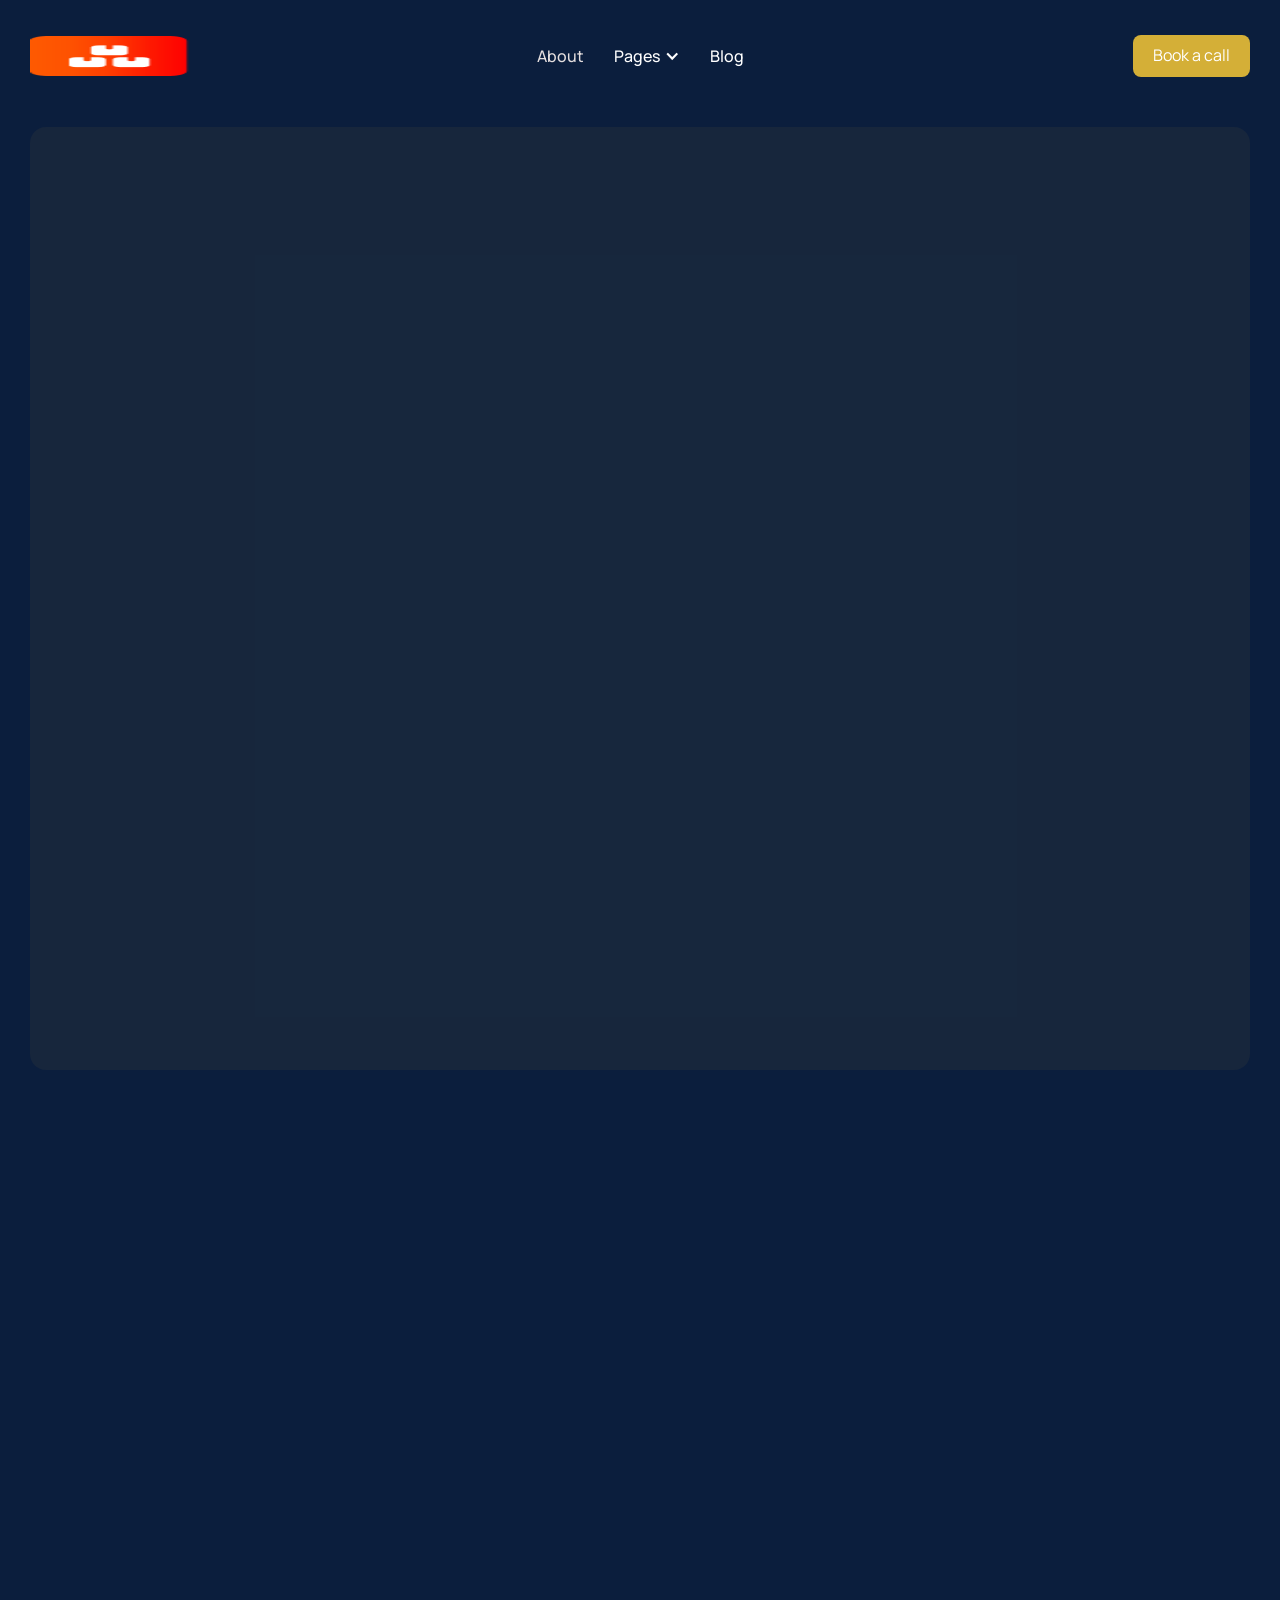
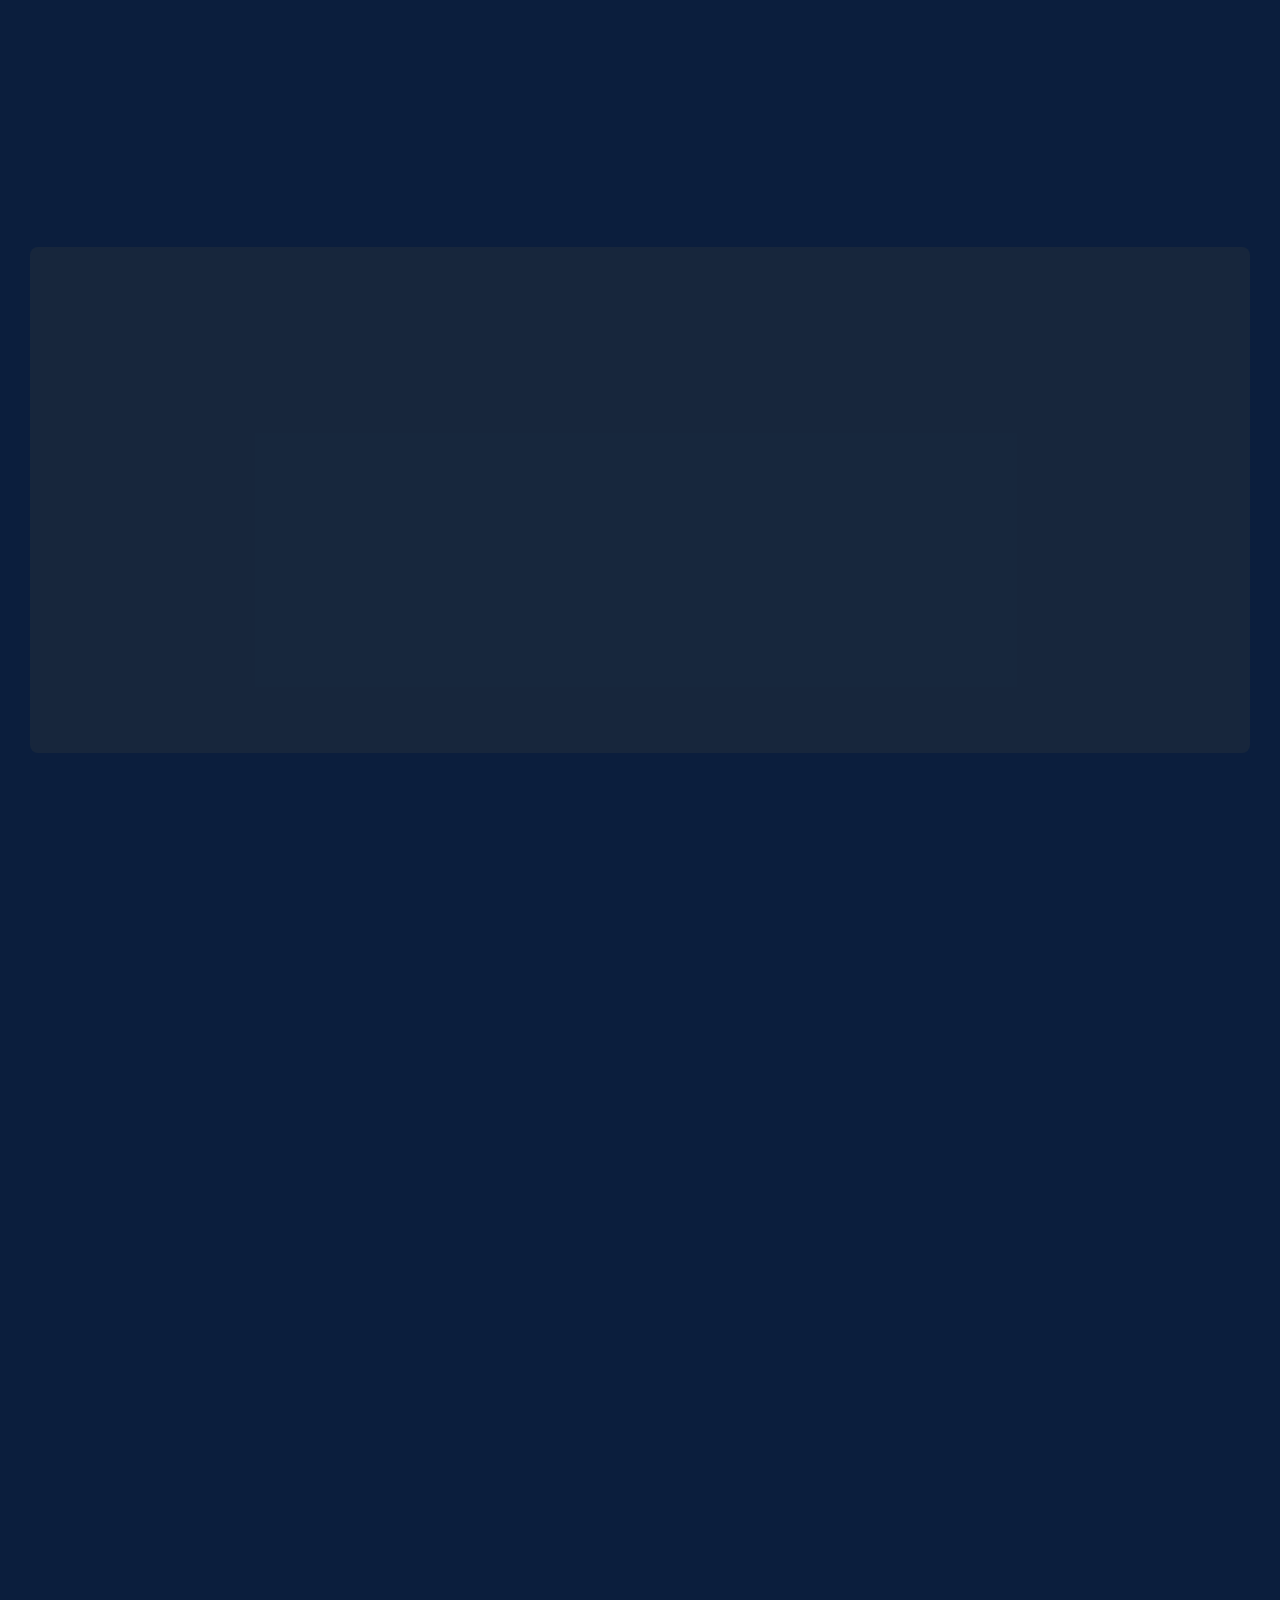
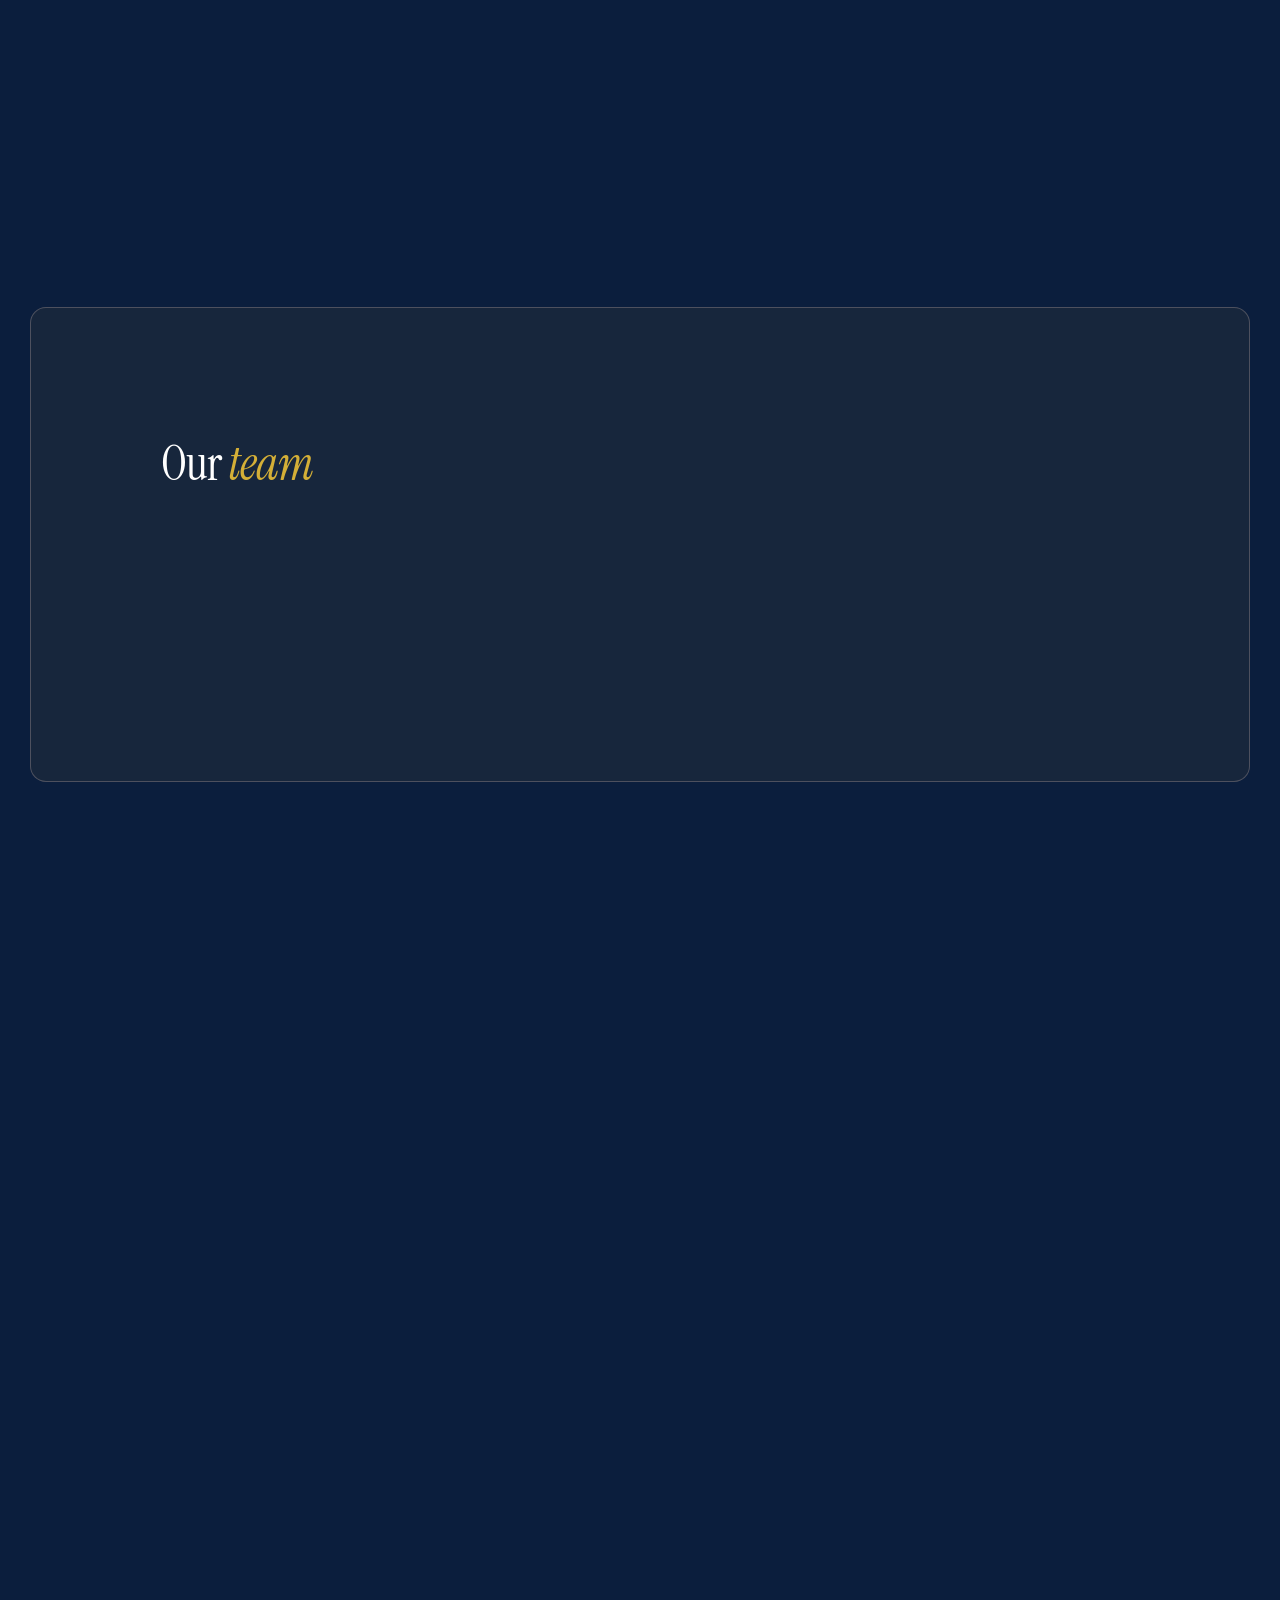
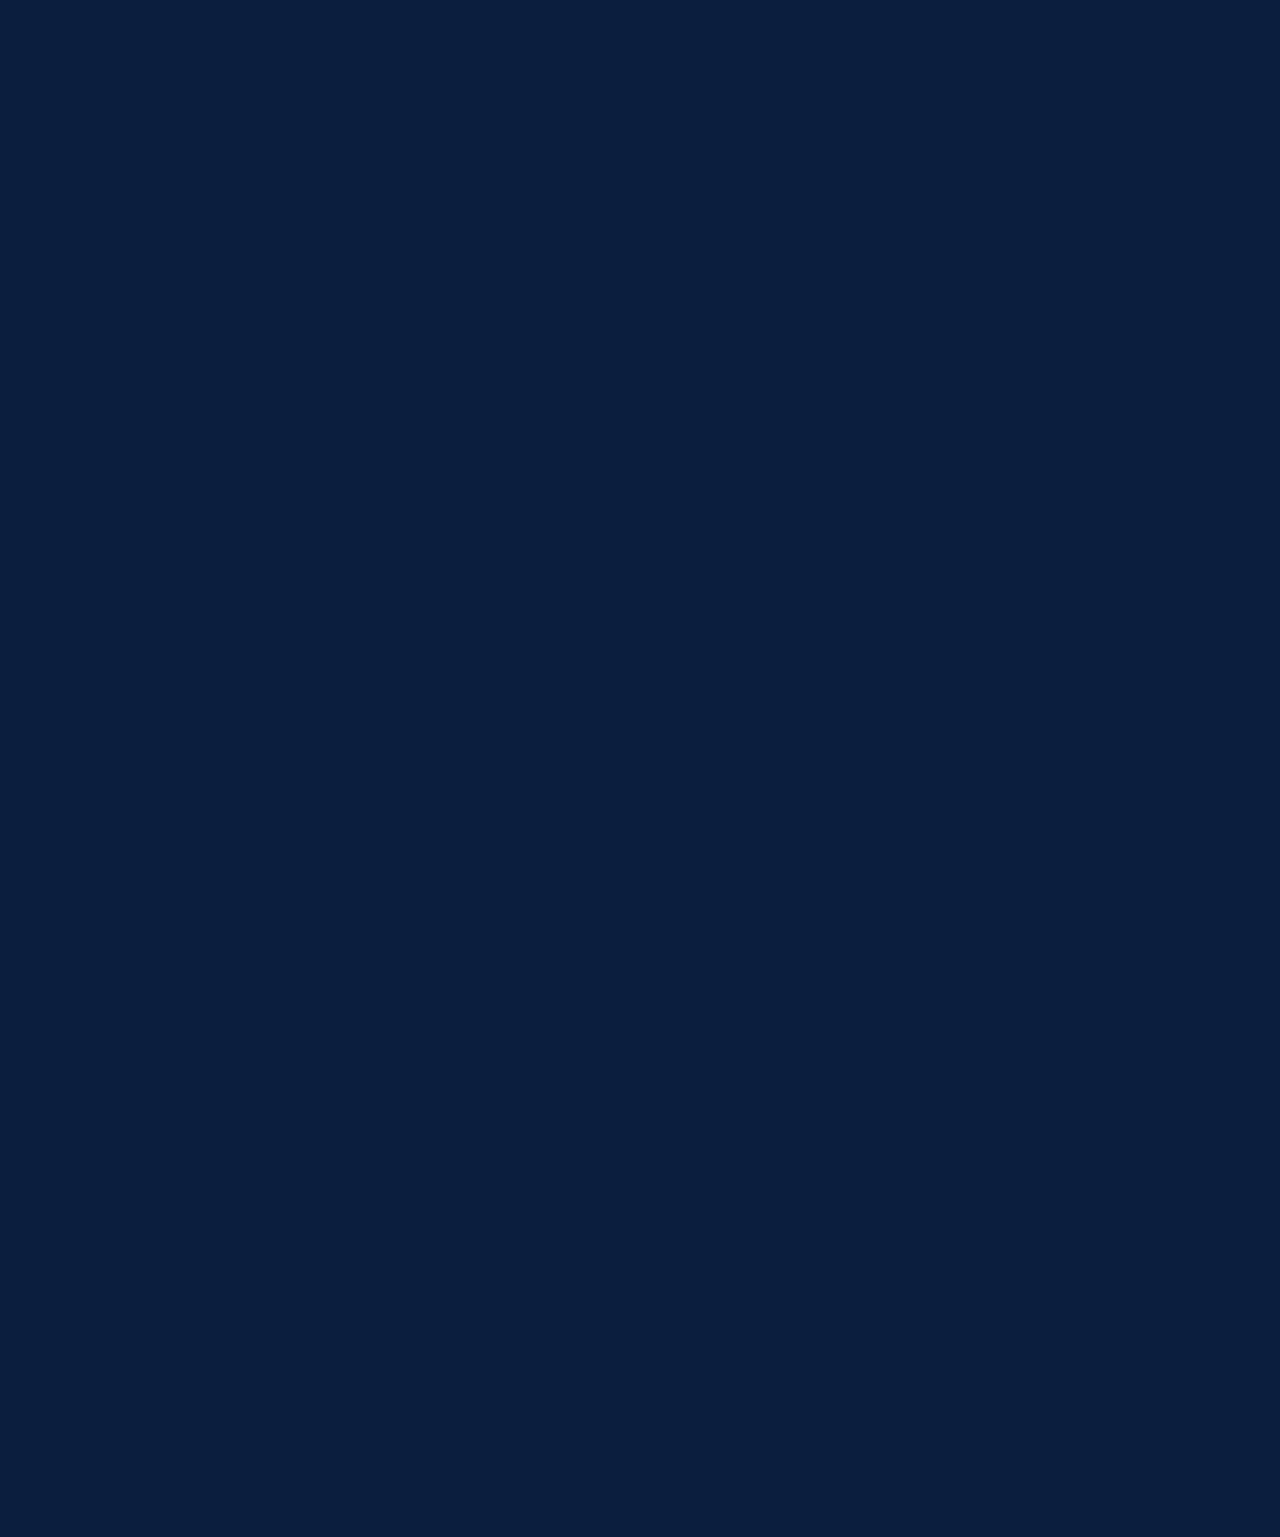
==== About.html @ 3abda19f "update" ====
<!DOCTYPE html><html
    data-wf-domain=""
    data-wf-page="6970af46543025b9a5bc6590"
    data-wf-site="6970af46543025b9a5bc65a8" lang="en"><head><meta
            charset="utf-8" /><title>About | Suvitt</title><meta
            content=""
            name="description" /><meta
            content=""
            property="og:title" /><meta
            content=""
            property="og:description" /><meta
            content=""
            property="og:image" /><meta
            content=""
            property="twitter:title" /><meta
            content=""
            property="twitter:description" /><meta property="og:type"
            content="website" /><meta content="summary_large_image"
            name="twitter:card" /><meta
            content="width=device-width, initial-scale=1"
            name="viewport" /><meta content="" name="generator" /><link
      href="./suvitt/style.css"
      rel="stylesheet" type="text/css"><link
      href="https://fonts.googleapis.com/"
      rel="preconnect"><link href="https://fonts.gstati
      c.com/" rel="preconnect"
      crossorigin="anonymous"><script
      src="./suvitt/webfont.js.download"
      type="text/javascript"></script><link rel="stylesheet"
      href="./suvitt/css"
      media="all">
      <link href="https://fonts.googleapis.com/css2?family=Instrument+Serif&family=Manrope:wght@200;300;400;500;600;700&display=swap" rel="stylesheet">
      <script
            src="https://ajax.googleapis.com/ajax/libs/webfont/1.6.26/webfont.js"
            type="text/javascript"></script><script
            type="text/javascript">WebFont.load({  google: {    families: ["IBM Plex Sans:300,400,500,600,700","IBM Plex Serif:300,400,500,600,700"]  }});</script><script
            type="text/javascript">!function(o,c){var n=c.documentElement,t=" w-mod-";n.className+=t+"js",("ontouchstart"in o||o.DocumentTouch&&c instanceof DocumentTouch)&&(n.className+=t+"touch")}(window,document);</script><link
            href=""
            rel="shortcut icon" type="image/x-icon" /><link
            href=""
            rel="apple-touch-icon" /></head><body style="background: #0b1e3d;"><div data-animation="default"
            data-collapse="medium" data-duration="400" data-easing="ease"
            data-easing2="ease" role="banner" class="navbar w-nav">
              <div
        class="container w-container"><div class="w-layout-grid grid-nav"><a
            href="index.html"
            id="w-node-e6ff9f79-f479-fa42-6f69-a3df18a8ef3f-18a8ef3c"
            aria-current="page" class="brand w-nav-brand w--current"
            aria-label="home">

            <img
              src="./suvitt/logo.png"
              loading="lazy" alt="Logo Dark" class="logo">
            </a>
             <nav
            role="navigation"
            id="w-node-e6ff9f79-f479-fa42-6f69-a3df18a8ef41-18a8ef3c"
            class="nav-menu w-nav-menu"><a
              href="About.html"
              class="nav-link w-nav-link"
              style="max-width: 1460px;">About</a><div data-hover="true"
              data-delay="0" data-w-id="e6ff9f79-f479-fa42-6f69-a3df18a8ef4a"
              class="dropdown w-dropdown" style="max-width: 1460px;"><div
                class="dropdown-toggle nav-link w-dropdown-toggle"
                id="w-dropdown-toggle-0" aria-controls="w-dropdown-list-0"
                aria-haspopup="menu" aria-expanded="false" role="button"
                tabindex="0"><div class="dropdown-icon w-icon-dropdown-toggle"
                  aria-hidden="true"></div><div>Pages</div></div><nav
                class="dropdown-list w-dropdown-list" id="w-dropdown-list-0"
                aria-labelledby="w-dropdown-toggle-0"
                style="transform: translate3d(0px, 20px, 0px) scale3d(1, 1, 1) rotateX(0deg) rotateY(0deg) rotateZ(0deg) skew(0deg, 0deg); transform-style: preserve-3d; opacity: 0;"><div
                  class="dropdown-link-list"><a
                    href="index.html" aria-current="page"
                    class="dropdown-link w-dropdown-link w--current"
                    tabindex="0">Home </a><a
                    href="About.html"
                    class="dropdown-link w-dropdown-link"
                    tabindex="0">About</a><a
                    href="Services.html"
                    class="dropdown-link w-dropdown-link"
                    tabindex="0">Services</a><a
                    href="case_studies.html"
                    class="dropdown-link w-dropdown-link" tabindex="0">Case
                    Studies</a><a href="#"
                    class="dropdown-link w-dropdown-link"
                    tabindex="0">Pricing</a><a
                    href="contact_us.html"
                    class="dropdown-link w-dropdown-link"
                    tabindex="0">Contact</a><a
                    href="#"
                    class="dropdown-link w-dropdown-link" tabindex="0">Request a
                    Demo</a><a href="#"
                    class="dropdown-link w-dropdown-link" tabindex="0"></a><a
                    href="#"
                    class="dropdown-link w-dropdown-link" tabindex="0">Privacy
                    Policy</a></div></nav></div><a
              href="#"
              class="nav-link w-nav-link"
              style="max-width: 1460px;">Blog</a></nav>
              <div
            id="w-node-e6ff9f79-f479-fa42-6f69-a3df18a8ef64-18a8ef3c"
            class="right-nav"><div class="nav-button-wrap"><a
                data-wf--button-black--variant="button-small"
                data-w-id="1d99e6f0-b224-2789-7f0c-2e7942cac3b7"
                href="#"
                class="button-black w-variant-ac4eae85-0fe9-cd4a-1101-c20b73aa28c3 w-inline-block"><div
                  class="button-text-wrap"><div class="button-black-text _01"
                    style="transform: translate3d(0px, 0%, 0px) scale3d(1, 1, 1) rotateX(0deg) rotateY(0deg) rotateZ(0deg) skew(0deg, 0deg); transform-style: preserve-3d;">Book
                    a call</div><div class="button-black-text _02"
                    style="transform: translate3d(0px, 100%, 0px) scale3d(1, 1, 1) rotateX(0deg) rotateY(0deg) rotateZ(0deg) skew(0deg, 0deg); transform-style: preserve-3d;">Book
                    a call</div></div></a></div><div
              class="menu-button w-nav-button"
              style="-webkit-user-select: text;" aria-label="menu" role="button"
              tabindex="0" aria-controls="w-nav-overlay-0" aria-haspopup="menu"
              aria-expanded="false"><div
                class="w-icon-nav-menu"></div></div></div></div></div>
                            </div><section
            class="about-hero-section"><div class="container-full"><div
                    class="about-hero-item"><div
                        class="w-layout-grid grid-about-hero"><div
                            data-w-id="b4739cdf-34a1-5295-5560-b2e4ed6e516c"
                            style="opacity:0" class="about-hero-left"><div
                                data-wf--badge--variant="light-outline"
                                class="badge">About us</div><h1
                                class="no-margin-bottom">We're on a mission to end founder  <em role="text"
                                    class="text-linear">overwhelm</em></h1></div><div
                            id="w-node-_1f584c17-d285-30a1-1a67-37c482b90119-a5bc6590"
                            data-w-id="1f584c17-d285-30a1-1a67-37c482b90119"
                            style="opacity:0" class="about-hero-right"><p
                                class="about-hero-description">Saumy started Suvitt after watching too many founders spend more time managing their back-office than building their business. He knew there was a better way - and built it.</p><div
                                class="about-button-inline"><a
                                    data-wf--button-primary--variant="button-primary"
                                    data-w-id="a76df201-76a4-d501-e79f-ee30d93fa538"
                                    href="#"
                                    class="button-primary w-inline-block"><div
                                        class="button-text-wrap"><div
                                            class="button-black-text _01">Read our story</div><div
                                            class="button-black-text _02">Read our story</div></div></a></div></div></div><div
                        data-w-id="bdf1387d-98b7-defa-9d9a-0548d024d10e"
                        style="opacity:0" class="about-hero-image-wrap"><img
                            src="https://cdn.prod.website-files.com/6970af46543025b9a5bc65a8/69746e1ac2e76f1573b15571_about-image.webp"
                            loading="lazy"
                            sizes="(max-width: 1400px) 100vw, 1400px"
                            srcset="https://cdn.prod.website-files.com/6970af46543025b9a5bc65a8/69746e1ac2e76f1573b15571_about-image-p-500.webp 500w, https://cdn.prod.website-files.com/6970af46543025b9a5bc65a8/69746e1ac2e76f1573b15571_about-image-p-800.webp 800w, https://cdn.prod.website-files.com/6970af46543025b9a5bc65a8/69746e1ac2e76f1573b15571_about-image-p-1080.webp 1080w, https://cdn.prod.website-files.com/6970af46543025b9a5bc65a8/69746e1ac2e76f1573b15571_about-image.webp 1400w"
                            alt="About Image"
                            class="about-hero-image" /></div></div></div></section><section
            id="Story-Section" class="split-about-section section-spacing"><div
                class="container"><div
                    class="w-layout-grid grid-split-about"><div
                        class="split-about-left"><h2
                            data-w-id="07e2f6a7-7ca9-bd7b-0f5e-ba41e7054652"
                            style="opacity:0" class="split-about-title">Our <em
                                role="text"
                                class="text-linear">story</em></h2><div
                            data-w-id="032a7403-1030-836d-59f1-1a082dc53551"
                            style="opacity:0" class="split-about-content"><p
                                class="split-about-description">Saumy started Suvitt after watching ambitious founders hit a wall - not because the business wasn't working, but because the back-office wasn't ready. Messy books. Unfiled compliance. No MIS. And a fundraise around the corner.</p><p
                                class="split-about-description">Investors ask hard questions. The answers should already exist.</p><p
                                class="split-about-description">Today, Suvitt works with founders across India who are building seriously - handling compliance, accounts, and CFO-level work so they're ready when the moment comes.</p></div><div
                            data-w-id="d2fb8fb8-f422-9288-8dd6-4ecb89fb3fc7"
                            style="opacity:0" class="about-divider"></div><div
                            data-w-id="af482d35-7c19-6878-a4ec-957f0123daac"
                            style="opacity:0"
                            class="w-layout-grid grid-about-counter"><div
                                class="about-counter"><div
                                    class="hero-count">
                                    <!-- <h2 data-target="25"
                                        class="counter-count stat-number">25</h2> -->
                                        <h2
                                        class="stat-number"> [X]+</h2></div><div>Startups supported </div></div><div
                                class="about-counter"><div
                                    class="hero-count">
                                    <!-- <h2 data-target="500"
                                        class="counter-count stat-number">500</h2> -->
                                        <h2
                                        class="stat-number"> [X]+</h2></div><div>Compliance filings handled</div></div><div
                                id="w-node-d42ae7a7-fd4d-83b4-b556-e5b074b65ee3-a5bc6590"
                                class="about-counter"><div
                                    class="hero-count"><h2 data-target="100"
                                        class="counter-count stat-number" style="color: white;">100</h2><h2
                                        class="stat-number">%</h2></div><div>On-time delivery</div></div></div></div><div
                        data-w-id="28b5a183-5df8-267d-4830-92acda380b5f"
                        style="opacity:0;background: rgba(212, 175, 55, 0.06);" class="split-about-right"><div
                            class="hero-count">
                            <!-- <h2
                                class="about-number">$</h2><h2 data-target="23"
                                class="counter-count about-number">23</h2> -->
                                <h2
                                class="about-number">₹X Cr+</h2></div><div><img
                                src="https://cdn.prod.website-files.com/6970af46543025b9a5bc65a8/6974759232fc1c0d9723343d_icon-16.svg"
                                loading="lazy" alt="Icon"
                                class="process-image" /><div
                                class="process-text"><div>Raised by startups we've backed</div>
                                <!-- <div>2019-2025</div> -->
                            </div></div></div></div></div></section><section
            class="our-value-section section-spacing-bottom"><div
                class="container"><div class="our-value-wrap"><div
                        data-w-id="fbe8f2ee-8f41-23ad-520c-e08eb455cfc9"
                        style="opacity:0"
                        class="section-title text-center"><h2>Our <em
                                role="text"
                                class="text-linear">values</em></h2><p
                            class="our-value-content">These principles guide every decision we make  for our clients and for each other.</p></div><div
                        class="w-layout-grid grid-our-value"><div
                            data-w-id="74f04eba-c73b-bb7a-a5ac-2239dc3d2dfb"
                            style="opacity:0"><div class="our-value-item"><div
                                    class="our-value-round"><img
                                        src="https://cdn.prod.website-files.com/6970af46543025b9a5bc65a8/69785c5307a79cc30ea0bdb7_icon-17.svg"
                                        loading="lazy" alt="Icon"
                                        class="our-value-icon" /></div><div
                                    class="our-value-info"><h3
                                        class="our-value-title">Founders first</h3><p
                                        class="our-value-description">Every decision. One question. Does it help the founder?</p></div></div></div><div
                            data-w-id="1f575c7a-3751-2de1-010b-d9c57b4bfbc3"
                            style="opacity:0"><div class="our-value-item"><div
                                    class="our-value-round"><img
                                        src="https://cdn.prod.website-files.com/6970af46543025b9a5bc65a8/69785c53d5be839ba1e0435e_icon-18.svg"
                                        loading="lazy" alt="Icon"
                                        class="our-value-icon" /></div><div
                                    class="our-value-info"><h3
                                        class="our-value-title">Proactive, not reactive </h3><p
                                        class="our-value-description">We act before things become problems.</p></div></div></div><div
                            data-w-id="93f8e8b4-4220-d2ab-481b-84cb1f4dd434"
                            style="opacity:0"><div class="our-value-item"><div
                                    class="our-value-round"><img
                                        src="https://cdn.prod.website-files.com/6970af46543025b9a5bc65a8/69785c53bb4c26644d2c96ad_icon-19.svg"
                                        loading="lazy" alt="Icon"
                                        class="our-value-icon" /></div><div
                                    class="our-value-info"><h3
                                        class="our-value-title">Precision matters </h3><p
                                        class="our-value-description">Close enough is never good enough.</p></div></div></div><div
                            data-w-id="03415b81-8150-d65d-3e09-71a1b7387fe3"
                            style="opacity:0"><div class="our-value-item"><div
                                    class="our-value-round"><img
                                        src="https://cdn.prod.website-files.com/6970af46543025b9a5bc65a8/69785c5320afbcc53a53e0fe_icon-20.svg"
                                        loading="lazy" alt="Icon"
                                        class="our-value-icon" /></div><div
                                    class="our-value-info"><h3
                                        class="our-value-title">Built on trust </h3><p
                                        class="our-value-description">Founders hand us the keys. We treat that seriously.</p></div></div></div></div></div></div></section><section
            class="left-right-section"><div class="container"><div
                    class="w-layout-grid grid-left-right"><div
                        data-w-id="ca2a5637-ba22-5735-2864-25b264fa93b2"
                        style="opacity:0" class="left-image-wrap"><img
                            src="https://cdn.prod.website-files.com/6970af46543025b9a5bc65a8/697860fdc12ee218ed324bf3_about-image-01.webp"
                            loading="lazy"
                            sizes="(max-width: 700px) 100vw, 700px"
                            srcset="https://cdn.prod.website-files.com/6970af46543025b9a5bc65a8/697860fdc12ee218ed324bf3_about-image-01-p-500.webp 500w, https://cdn.prod.website-files.com/6970af46543025b9a5bc65a8/697860fdc12ee218ed324bf3_about-image-01.webp 700w"
                            alt="About Image" class="left-image" /></div><div
                        data-w-id="57f7b0ee-14e9-3587-bf71-7acf29828365"
                        style="opacity:0; background: rgba(212, 175, 55, 0.06);" class="right-content"><div
                            class="right-content-top"><div><h2
                                    class="right-content-title">Our <span
                                        role="text"
                                        class="text-linear">journey.</span></h2>
                                        <!-- <p
                                    class="right-content-description">Must-have
                                    for B2B SaaS. This is where your template
                                    should feel conversion-ready.</p> -->
                                </div><div
                                class="right-content-list"><div
                                    class="list-line">‍<br /><br /><br />‍</div><div
                                    class="right-list-item"><div
                                        class="right-list-number">1</div><div><h3
                                            class="right-text-year">AIR-48 </h3><p
                                            class="right-list-text">Qualified CA at 21. Ranked among the top 50 in India.</p></div></div><div
                                    class="right-list-item"><div
                                        class="right-list-number">2</div><div><h3
                                            class="right-text-year"> Delhi University LLB.</h3><p
                                            class="right-list-text">Added legal depth to financial expertise.</p></div></div><div
                                    class="right-list-item"><div
                                        class="right-list-number">3</div><div><h3
                                            class="right-text-year">Tribunals & Courts </h3><p
                                            class="right-list-text">Appeared before Supreme Court, ITAT, CESTAT, and CIT(A).</p></div></div><div
                                    class="right-list-item"><div
                                        class="right-list-number">4</div><div><h3
                                            class="right-text-year">Cross-Border M&A </h3><p
                                            class="right-list-text">Led three international closures - German acquisition, JV amendments, secondary deals.</p></div></div>
                                        <div
                                    class="right-list-item"><div
                                        class="right-list-number">5</div><div><h3
                                            class="right-text-year">Suvitt  </h3><p
                                            class="right-list-text">Built for founders who deserve the same thinking - without the enterprise price tag.</p></div></div></div></div></div></div></div></section><section
            id="Team-Section" class="team-section section-spacing" style="padding-bottom: 0px;"><div
                class="container-full"><div class="team-wrap"><div
                        class="section-title"><h2 class="no-margin-bottom">Our
                            <em role="text"
                                class="text-linear">team</em></h2></div><div
                        class="w-layout-grid grid-team"><div
                            data-w-id="79281d6b-83fe-ba20-b1fd-f0f8c3526605"
                            style="opacity:0"><div
                                data-w-id="bf535db3-298f-5355-e5b0-e11a0802d042"
                                class="team-item"><div
                                    class="team-image-wrap"><img
                                        src="https://cdn.prod.website-files.com/6970af46543025b9a5bc65a8/69786c8c47ca8bbc65f16ad4_team-image-01.webp"
                                        loading="lazy" alt="Team Image"
                                        class="team-image" /><div
                                        class="team-social-wrap"><a
                                            href="https://www.linkedin.com/"
                                            target="_blank"
                                            class="social-item w-inline-block"><img
                                                src="https://cdn.prod.website-files.com/6970af46543025b9a5bc65a8/69745d302a7599edcfa7fde5_icon-14.svg"
                                                loading="lazy" alt="Social Icon"
                                                class="social-icon" /></a><a
                                            href="https://www.facebook.com/"
                                            target="_blank"
                                            class="social-item w-inline-block"><img
                                                src="https://cdn.prod.website-files.com/6970af46543025b9a5bc65a8/69745d300ddc628c2ec64d3b_icon-15.svg"
                                                loading="lazy" alt="Social Icon"
                                                class="social-icon" /></a></div></div><div
                                    class="team-info"><h3
                                        class="team-title">Saumy Agrawal </h3><div
                                        class="team-position">Founder · CA. LLB.</div></div></div></div><div
                            data-w-id="cf261e3a-683f-556c-fc5b-e1dcee73c870"
                            style="opacity:0"><div
                                data-w-id="bf535db3-298f-5355-e5b0-e11a0802d042"
                                class="team-item"><div
                                    class="team-image-wrap"><img
                                        src="https://cdn.prod.website-files.com/6970af46543025b9a5bc65a8/69786c8b6a6dfe47dbdc3cdf_team-image-02.webp"
                                        loading="lazy" alt="Team Image"
                                        class="team-image" /><div
                                        class="team-social-wrap"><a
                                            href="https://www.facebook.com/"
                                            class="social-item w-inline-block"><img
                                                src="https://cdn.prod.website-files.com/6970af46543025b9a5bc65a8/69745d302a7599edcfa7fde5_icon-14.svg"
                                                loading="lazy" alt="Social Icon"
                                                class="social-icon" /></a><a
                                            href="https://www.linkedin.com/"
                                            class="social-item w-inline-block"><img
                                                src="https://cdn.prod.website-files.com/6970af46543025b9a5bc65a8/69745d300ddc628c2ec64d3b_icon-15.svg"
                                                loading="lazy" alt="Social Icon"
                                                class="social-icon" /></a></div></div><div
                                    class="team-info" style=" background: rgba(212, 175, 55, 0.06);"><h3
                                        class="team-title">Veenu Luthra </h3><div
                                        class="team-position">Co-Founder · CA.</div></div></div></div>
                                       </div></div></div></section>
                                     
                            <section
            class="cta-section section-spacing"><div class="container"><div
                    data-w-id="ae2dad53-8ce8-2e07-94a3-56f9d0d127cc"
                    class="cta-item"><div class="w-layout-grid grid-cta"><h2
                            class="cta-title">Ready to 
hand it over?</h2><div class="cta-content"><p
                                class="cta-description">One call. We will take it from there.</p><div
                                class="cta-button-inline"><a
                                    data-w-id="5560abde-5b52-a03d-ba65-a2f636c7b966"
                                    href="#"
                                    class="button-black w-inline-block"><div
                                        class="button-text-wrap"><div
                                            class="button-black-icon _01"><div>Book a call</div><img
                                                src="https://cdn.prod.website-files.com/6970af46543025b9a5bc65a8/69730602e32aa80079241493_icon-02.svg"
                                                loading="lazy" alt="Icon"
                                                class="button-right-arrow" /></div><div
                                            class="button-black-icon _02"><div>SBook a call</div><img
                                                src="https://cdn.prod.website-files.com/6970af46543025b9a5bc65a8/69730602e32aa80079241493_icon-02.svg"
                                                loading="lazy" alt="Icon"
                                                class="button-right-arrow" /></div></div></a><a
                                    data-wf--button-gray--variant="button-gray-icon"
                                    data-w-id="046bce7a-ef60-29c0-7b0f-3907bccd5015"
                                    href="#"
                                    class="button-gray w-inline-block"><div
                                        class="button-text-wrap"><div
                                            class="button-gray-icon _01"><div>See what we do</div><img
                                                src="https://cdn.prod.website-files.com/6970af46543025b9a5bc65a8/6973098324cf415ebbd9fbdd_icon-03.svg"
                                                loading="lazy" alt="Icon"
                                                class="button-right-arrow" /></div><div
                                            class="button-gray-icon _02"><div>See what we do</div><img
                                                src="https://cdn.prod.website-files.com/6970af46543025b9a5bc65a8/6973098324cf415ebbd9fbdd_icon-03.svg"
                                                loading="lazy" alt="Icon"
                                                class="button-right-arrow" /></div></div></a></div></div></div></div></div></section><section
            class="blog-section section-spacing-bottom"><div
                class="container"><div
                    data-w-id="2841453a-6048-899e-66b5-75310c8a8aa7"
                    style="opacity:0" class="section-title"><h2
                        class="no-margin-bottom">Recent <em role="text"
                            class="text-linear">blogs</em></h2></div><div
                    data-w-id="e098324f-6170-eeb6-fd36-1ac97bb234e7"
                    style="opacity:0" class="w-dyn-list"><div role="list"
                        class="grid-blog-item w-dyn-items"><div role="listitem"
                            class="w-dyn-item"><a aria-label="link"
                                data-w-id="8a4c0d90-ebee-c947-8d8a-7a206aa9f724"
                                href="#"
                                class="blog-item w-inline-block"><div
                                    class="blog-image-wrap"><img
                                        src="https://cdn.prod.website-files.com/6970af46543025b9a5bc65ad/697c936ad792ae1b0a747f0f_blog-01.webp"
                                        loading="lazy"
                                        style="-webkit-transform:translate3d(0, 0, 0) scale3d(1.03, 1.03, 1) rotateX(0) rotateY(0) rotateZ(0) skew(0, 0);-moz-transform:translate3d(0, 0, 0) scale3d(1.03, 1.03, 1) rotateX(0) rotateY(0) rotateZ(0) skew(0, 0);-ms-transform:translate3d(0, 0, 0) scale3d(1.03, 1.03, 1) rotateX(0) rotateY(0) rotateZ(0) skew(0, 0);transform:translate3d(0, 0, 0) scale3d(1.03, 1.03, 1) rotateX(0) rotateY(0) rotateZ(0) skew(0, 0)"
                                        alt="Blog Image"
                                        class="blog-image" /></div><div
                                    class="blog-info"><h3
                                        style="color:rgb(29,25,26)"
                                        class="blog-title">What founders get wrong about compliance - and how it kills fundraises. </h3><div
                                        class="blog-detail"><div
                                            class="blog-date">March,
                                            2026</div><div
                                            class="blog-category">Compliance</div></div></div></a></div><div
                            role="listitem" class="w-dyn-item"><a
                                aria-label="link"
                                data-w-id="8a4c0d90-ebee-c947-8d8a-7a206aa9f724"
                                href="#"
                                class="blog-item w-inline-block"><div
                                    class="blog-image-wrap"><img
                                        src="https://cdn.prod.website-files.com/6970af46543025b9a5bc65ad/697c9374e7a48beaaf521fc3_blog-02.webp"
                                        loading="lazy"
                                        style="-webkit-transform:translate3d(0, 0, 0) scale3d(1.03, 1.03, 1) rotateX(0) rotateY(0) rotateZ(0) skew(0, 0);-moz-transform:translate3d(0, 0, 0) scale3d(1.03, 1.03, 1) rotateX(0) rotateY(0) rotateZ(0) skew(0, 0);-ms-transform:translate3d(0, 0, 0) scale3d(1.03, 1.03, 1) rotateX(0) rotateY(0) rotateZ(0) skew(0, 0);transform:translate3d(0, 0, 0) scale3d(1.03, 1.03, 1) rotateX(0) rotateY(0) rotateZ(0) skew(0, 0)"
                                        alt="Blog Image"
                                        class="blog-image" /></div><div
                                    class="blog-info"><h3
                                        style="color:rgb(29,25,26)"
                                        class="blog-title">Why your CA isn't enough. What a Virtual CFO actually does. </h3><div
                                        class="blog-detail"><div
                                            class="blog-date">March,
                                            2026</div><div
                                            class="blog-category">Finance </div></div></div></a></div><div
                            role="listitem" class="w-dyn-item"><a
                                aria-label="link"
                                data-w-id="8a4c0d90-ebee-c947-8d8a-7a206aa9f724"
                                href="#"
                                class="blog-item w-inline-block"><div
                                    class="blog-image-wrap"><img
                                        src="https://cdn.prod.website-files.com/6970af46543025b9a5bc65ad/697c937e0880fe352eafabc3_blog-03.webp"
                                        loading="lazy"
                                        style="-webkit-transform:translate3d(0, 0, 0) scale3d(1.03, 1.03, 1) rotateX(0) rotateY(0) rotateZ(0) skew(0, 0);-moz-transform:translate3d(0, 0, 0) scale3d(1.03, 1.03, 1) rotateX(0) rotateY(0) rotateZ(0) skew(0, 0);-ms-transform:translate3d(0, 0, 0) scale3d(1.03, 1.03, 1) rotateX(0) rotateY(0) rotateZ(0) skew(0, 0);transform:translate3d(0, 0, 0) scale3d(1.03, 1.03, 1) rotateX(0) rotateY(0) rotateZ(0) skew(0, 0)"
                                        alt="Blog Image"
                                        class="blog-image" /></div><div
                                    class="blog-info"><h3
                                        style="color:rgb(29,25,26)"
                                        class="blog-title">The back-office checklist every pre-Series A founder needs.</h3><div
                                        class="blog-detail"><div
                                            class="blog-date">March,
                                            2026</div><div
                                            class="blog-category">Fundraise </div></div></div></a></div></div></div></div></section>
                                             <footer
      id="footer" class="footer"><div class="container-full w-container"><div
          class="footer-bg"><div class="w-layout-grid grid-footer"><div
              data-w-id="67c9a202-fa8a-3469-f652-71d54fb33f56"
              class="footer-left-item"
              style="opacity: 1; transform: translate3d(0px, 0px, 0px) scale3d(1, 1, 1) rotateX(0deg) rotateY(0deg) rotateZ(0deg) skew(0deg, 0deg); transform-style: preserve-3d;"><div
                class="footer-top"><a href="index.html"
                  aria-current="page"
                  class="brand w-inline-block w--current">
                <h2 class="footer-title">Suvitt</h2> 
                  <!-- <img
                    src="./Inventra - Webflow HTML website template_files/69745c294d94e2d855e9865e_inventra-light.svg"
                    loading="lazy" alt="Logo Light" class="logo"> -->
                  </a><p
                  class="footer-description">The company behind your company.</p><div class="footer-social-inline"><a
                    href="#" target="_blank"
                    class="footer-social-link w-inline-block"><img
                      src="./suvitt/69745d30b2ea97b14d8d93bf_icon-13.svg"
                      loading="eager" alt="Social Icon"
                      class="footer-social-icon"></a><a
                    href="#" target="_blank"
                    class="footer-social-link w-inline-block"><img
                      src="./suvitt/69745d302a7599edcfa7fde5_icon-14.svg"
                      loading="eager" alt="Social Icon"
                      class="footer-social-icon"></a></div></div><div
                class="footer-bottom"><h3 class="subscribe-title">Stay updated
                  on what matters</h3><div
                  class="form-subscribe-wrap w-form"><form
                    id="wf-form-Subscribe-Form" name="wf-form-Subscribe-Form"
                    data-name="Subscribe Form" method="get"
                    class="form-subscribe"
                    data-wf-page-id="6970af46543025b9a5bc6583"
                    data-wf-element-id="50596258-0a25-b9dc-bb74-c7917ff9bc0d"
                    aria-label="Subscribe Form"><input
                      class="form-input form-input-subscribe w-input"
                      maxlength="256" name="Email" data-name="Email"
                      placeholder="Enter your email" type="email" id="Email"
                      required><input type="submit" data-wait="Please wait..."
                      class="submit-button subscribe-button w-button"
                      value="Subscribe"></form><div
                    class="success-message w-form-done" tabindex="-1"
                    role="region" aria-label="Subscribe Form success"><div>Your
                      form has been submitted successfully. Thank
                      you!</div></div><div class="error-message w-form-fail"
                    tabindex="-1" role="region"
                    aria-label="Subscribe Form failure"><div>Please double-check
                      your information and try again. If the issue continues,
                      you can also email us directly at
                      support@yourdomain.com</div></div></div></div></div><div
              data-w-id="63a54f02-0a1f-0ceb-62bf-464a8604a0f7"
              class="footer-right-item"
              style="opacity: 1; transform: translate3d(0px, 0px, 0px) scale3d(1, 1, 1) rotateX(0deg) rotateY(0deg) rotateZ(0deg) skew(0deg, 0deg); transform-style: preserve-3d;"><div
                class="w-layout-grid grid-footer-item">
             <div
                  class="footer-item"><h2 class="footer-title">Quick
                    Links</h2><div class="footer-links"><a
                      href="index.html"
                      aria-current="page"
                      class="footer-link w--current">Home</a><a
                      href="About.html"
                      class="footer-link">About</a><a
                      href="Services.html"
                      class="footer-link">Services</a><a
                      href="case_studies.html"
                      class="footer-link">Case Studies</a><a
                      href="#"
                      class="footer-link">Pricing</a><a
                      href="contact_us.html"
                      class="footer-link">Contact</a></div></div>
                      <div
                  class="footer-item"><h2 class="footer-title">Company</h2><div
                    class="footer-links"><a
                      href="#"
                      class="footer-link">Book a Call</a><a
                      href="#"
                      class="footer-link">Blog </a><a
                      href="#"
                      class="footer-link">Privacy Policy</a><a
                      href="#"
                      class="footer-link">Terms &amp;
                      Conditions</a></div></div>
                     
                    </div><div
                class="footer-right"><div
                  class="w-layout-grid grid-footer-detail"><p
                    class="footer-left-description"> Your data is secure. Enterprise-grade infrastructure, powered by Microsoft. </p><div
                    id="w-node-_88e27cf4-01fc-db6f-1e14-436cfdc35e3c-6cfe1801"
                    class="footer-right-image"><img loading="lazy"
                      src="./suvitt/micro.png"
                      alt="Icon" class="footer-image" h></div></div><div
                  class="footer-divider"></div><div class="footer-info"><div
                    class="text-gray-4">© 2026 Suvitt Service Solutions LLP. </div><p
                    class="footer-copyright">Designed by Words & Colors <a
                      href="http://wordsandcolors.com" target="_blank"
                      class="copyright-link"style="color: white;">wordsandcolors.com</a> </p></div></div></div></div></div></div></footer>
                     <script
    src="./suvitt/jquery-3.5.1.min.dc5e7f18c8.js.download"
    type="text/javascript"
    integrity="sha256-9/aliU8dGd2tb6OSsuzixeV4y/faTqgFtohetphbbj0="
    crossorigin="anonymous"></script><script
    src="./suvitt/webflow.schunk.36b8fb49256177c8.js.download"
    type="text/javascript"
    integrity="sha384-4abIlA5/v7XaW1HMXKBgnUuhnjBYJ/Z9C1OSg4OhmVw9O3QeHJ/qJqFBERCDPv7G"
    crossorigin="anonymous"></script><script
    src="./suvitt/webflow.schunk.56c6cb73499d6c0b.js.download"
    type="text/javascript"
    integrity="sha384-mObO6dlBA1h8m0kbMxxFAoBsgPXypo7NvuIrp5fXJeAjapqF/D1PHl8qAE+JQu9q"
    crossorigin="anonymous"></script><script
    src="./suvitt/webflow.schunk.121b0d7ff03e0f4a.js.download"
    type="text/javascript"
    integrity="sha384-xmxYNW5cjPqRkOstIN2AtIcrlQOgIF4k5PmI7WPxkrTXkUGtbSKaezRTaxUTpIEs"
    crossorigin="anonymous"></script><script
    src="./suvitt/webflow.9e04b57f.ba837de3d46c2bdf.js.download"
    type="text/javascript"
    integrity="sha384-xKqDGwkrbD60c7VT3AuxjPXU0dtLG8Tal9VK+5UTB2nsfFPTJR/xzWhspHLtjLGC"
    crossorigin="anonymous"></script><script
    src="./suvitt/gsap.min.js.download"
    type="text/javascript"></script><script
    src="./suvitt/ScrollTrigger.min.js.download"
    type="text/javascript"></script>
            <script
            type="text/javascript">gsap.registerPlugin(ScrollTrigger);</script><!---Counter Animation-->

        <script>
  // register ScrollTrigger
  gsap.registerPlugin(ScrollTrigger);
 
  // helper to format number with thousands separator and decimals
  function formatNumber(value, decimals=0) {
    // toLocaleString handles commas and decimal places
    return Number(value).toLocaleString(undefined, {
      minimumFractionDigits: decimals,
      maximumFractionDigits: decimals
    });
  }
 
  // main counter function
  function initCounters(selector = ".counter-count", options = {}) {
    const counters = document.querySelectorAll(selector);
    counters.forEach(el => {
      // read data attributes
      const rawTarget = el.getAttribute("data-target") || "0";
      const decimals = Number(el.getAttribute("data-decimals") || "0");
      // parse numeric target (allow floats)
      const target = parseFloat(String(rawTarget).replace(/,/g, "")) || 0;
 
      // starting object for GSAP to tween (animate the 'value' prop)
      const obj = { value: 0 };
 
      // ScrollTrigger config: animate when element enters view
      const trigger = {
        trigger: el,
        start: "top 80%",   // play when top of el hits 80% from top of viewport
        toggleActions: "play none none none"
      };
 
      // create tween
      gsap.to(obj, {
        value: target,
        duration: options.duration || 2.5,      // seconds
        ease: options.ease || "power2.out",
        scrollTrigger: trigger,
        // onUpdate format and set textContent
        onUpdate: () => {
          el.textContent = formatNumber(obj.value, decimals);
        },
        // ensure the final displayed value is exact
        onComplete: () => {
          el.textContent = formatNumber(target, decimals);
        }
      });
    });
  }
 
  // init on DOM ready
  document.addEventListener("DOMContentLoaded", function() {
    initCounters();
  });
</script></body></html>
---- suvitt/style.css ----
html {
  -webkit-text-size-adjust: 100%;
  -ms-text-size-adjust: 100%;
  /* font-family: sans-serif; */
}

h1, h2, h3 {
  font-family: 'Instrument Serif', serif;
}
body, p, span, button {
  font-family: 'Manrope', sans-serif;
   margin: 0;
}


article,
aside,
details,
figcaption,
figure,
footer,
header,
hgroup,
main,
menu,
nav,
section,
summary {
  display: block;
}

audio,
canvas,
progress,
video {
  vertical-align: baseline;
  display: inline-block;
}

audio:not([controls]) {
  height: 0;
  display: none;
}

[hidden],
template {
  display: none;
}

a {
  background-color: #0000;
}

a:active,
a:hover {
  outline: 0;
}

abbr[title] {
  border-bottom: 1px dotted;
}

b,
strong {
  font-weight: bold;
}

dfn {
  font-style: italic;
}

h1 {
  margin: .67em 0;
  font-size: 2em;
}

mark {
  color: #000;
  background: #ff0;
}

small {
  font-size: 80%;
}

sub,
sup {
  vertical-align: baseline;
  font-size: 75%;
  line-height: 0;
  position: relative;
}

sup {
  top: -.5em;
}

sub {
  bottom: -.25em;
}

img {
  border: 0;
}

svg:not(:root) {
  overflow: hidden;
}

hr {
  box-sizing: content-box;
  height: 0;
}

pre {
  overflow: auto;
}

code,
kbd,
pre,
samp {
  font-family: monospace;
  font-size: 1em;
}

button,
input,
optgroup,
select,
textarea {
  color: inherit;
  font: inherit;
  margin: 0;
}

button {
  overflow: visible;
}

button,
select {
  text-transform: none;
}

button,
html input[type="button"],
input[type="reset"] {
  -webkit-appearance: button;
  cursor: pointer;
}

button[disabled],
html input[disabled] {
  cursor: default;
}

button::-moz-focus-inner,
input::-moz-focus-inner {
  border: 0;
  padding: 0;
}

input {
  line-height: normal;
}

input[type="checkbox"],
input[type="radio"] {
  box-sizing: border-box;
  padding: 0;
}

input[type="number"]::-webkit-inner-spin-button,
input[type="number"]::-webkit-outer-spin-button {
  height: auto;
}

input[type="search"] {
  -webkit-appearance: none;
}

input[type="search"]::-webkit-search-cancel-button,
input[type="search"]::-webkit-search-decoration {
  -webkit-appearance: none;
}

legend {
  border: 0;
  padding: 0;
}

textarea {
  overflow: auto;
}

optgroup {
  font-weight: bold;
}

table {
  border-collapse: collapse;
  border-spacing: 0;
}

td,
th {
  padding: 0;
}

@font-face {
  font-family: webflow-icons;
  src: url("[data-uri]") format("truetype");
  font-weight: normal;
  font-style: normal;
}

[class^="w-icon-"],
[class*=" w-icon-"] {
  speak: none;
  font-variant: normal;
  text-transform: none;
  -webkit-font-smoothing: antialiased;
  -moz-osx-font-smoothing: grayscale;
  font-style: normal;
  font-weight: normal;
  line-height: 1;
  font-family: webflow-icons !important;
}

.w-icon-slider-right:before {
  content: "";
}

.w-icon-slider-left:before {
  content: "";
}

.w-icon-nav-menu:before {
  content: "";
}

.w-icon-arrow-down:before,
.w-icon-dropdown-toggle:before {
  content: "";
}

.w-icon-file-upload-remove:before {
  content: "";
}

.w-icon-file-upload-icon:before {
  content: "";
}

* {
  box-sizing: border-box;
}

html {
  height: 100%;
}

body {
  color: #333;
  background-color: #fff;
  min-height: 100%;
  margin: 0;
  font-family: Arial, sans-serif;
  font-size: 14px;
  line-height: 20px;
}

img {
  vertical-align: middle;
  max-width: 100%;
  display: inline-block;
}

html.w-mod-touch * {
  background-attachment: scroll !important;
}

.w-block {
  display: block;
}

.w-inline-block {
  max-width: 100%;
  display: inline-block;
}

.w-clearfix:before,
.w-clearfix:after {
  content: " ";
  grid-area: 1 / 1 / 2 / 2;
  display: table;
}

.w-clearfix:after {
  clear: both;
}

.w-hidden {
  display: none;
}

.w-button {
  color: #fff;
  line-height: inherit;
  cursor: pointer;
  background-color: #3898ec;
  border: 0;
  border-radius: 0;
  padding: 9px 15px;
  text-decoration: none;
  display: inline-block;
}

input.w-button {
  -webkit-appearance: button;
}

html[data-w-dynpage] [data-w-cloak] {
  color: #0000 !important;
}

.w-code-block {
  margin: unset;
}

pre.w-code-block code {
  all: inherit;
}

.w-optimization {
  display: contents;
}

.w-webflow-badge,
.w-webflow-badge>img {
  box-sizing: unset;
  width: unset;
  height: unset;
  max-height: unset;
  max-width: unset;
  min-height: unset;
  min-width: unset;
  margin: unset;
  padding: unset;
  float: unset;
  clear: unset;
  border: unset;
  border-radius: unset;
  background: unset;
  background-image: unset;
  background-position: unset;
  background-size: unset;
  background-repeat: unset;
  background-origin: unset;
  background-clip: unset;
  background-attachment: unset;
  background-color: unset;
  box-shadow: unset;
  transform: unset;
  direction: unset;
  font-family: unset;
  font-weight: unset;
  color: unset;
  font-size: unset;
  line-height: unset;
  font-style: unset;
  font-variant: unset;
  text-align: unset;
  letter-spacing: unset;
  -webkit-text-decoration: unset;
  text-decoration: unset;
  text-indent: unset;
  text-transform: unset;
  list-style-type: unset;
  text-shadow: unset;
  vertical-align: unset;
  cursor: unset;
  white-space: unset;
  word-break: unset;
  word-spacing: unset;
  word-wrap: unset;
  transition: unset;
}

.w-webflow-badge {
  white-space: nowrap;
  cursor: pointer;
  box-shadow: 0 0 0 1px #0000001a, 0 1px 3px #0000001a;
  visibility: visible !important;
  opacity: 1 !important;
  z-index: 2147483647 !important;
  color: #aaadb0 !important;
  overflow: unset !important;
  background-color: #fff !important;
  border-radius: 3px !important;
  width: auto !important;
  height: auto !important;
  margin: 0 !important;
  padding: 6px !important;
  font-size: 12px !important;
  line-height: 14px !important;
  text-decoration: none !important;
  display: inline-block !important;
  position: fixed !important;
  inset: auto 12px 12px auto !important;
  transform: none !important;
}

.w-webflow-badge>img {
  position: unset;
  visibility: unset !important;
  opacity: 1 !important;
  vertical-align: middle !important;
  display: inline-block !important;
}

h1,
h2,
h3,
h4,
h5,
h6 {
  margin-bottom: 10px;
  font-weight: bold;
}

h1 {
  margin-top: 20px;
  font-size: 38px;
  line-height: 44px;
}

h2 {
  margin-top: 20px;
  font-size: 32px;
  line-height: 36px;
}

h3 {
  margin-top: 20px;
  font-size: 24px;
  line-height: 30px;
}

h4 {
  margin-top: 10px;
  font-size: 18px;
  line-height: 24px;
}

h5 {
  margin-top: 10px;
  font-size: 14px;
  line-height: 20px;
}

h6 {
  margin-top: 10px;
  font-size: 12px;
  line-height: 18px;
}

p {
  margin-top: 0;
  margin-bottom: 10px;
}

blockquote {
  border-left: 5px solid #e2e2e2;
  margin: 0 0 10px;
  padding: 10px 20px;
  font-size: 18px;
  line-height: 22px;
}

figure {
  margin: 0 0 10px;
}

ul,
ol {
  margin-top: 0;
  margin-bottom: 10px;
  padding-left: 40px;
}

.w-list-unstyled {
  padding-left: 0;
  list-style: none;
}

.w-embed:before,
.w-embed:after {
  content: " ";
  grid-area: 1 / 1 / 2 / 2;
  display: table;
}

.w-embed:after {
  clear: both;
}

.w-video {
  width: 100%;
  padding: 0;
  position: relative;
}

.w-video iframe,
.w-video object,
.w-video embed {
  border: none;
  width: 100%;
  height: 100%;
  position: absolute;
  top: 0;
  left: 0;
}

fieldset {
  border: 0;
  margin: 0;
  padding: 0;
}

button,
[type="button"],
[type="reset"] {
  cursor: pointer;
  -webkit-appearance: button;
  border: 0;
}

.w-form {
  margin: 0 0 15px;
}

.w-form-done {
  text-align: center;
  background-color: #ddd;
  padding: 20px;
  display: none;
}

.w-form-fail {
  background-color: #ffdede;
  margin-top: 10px;
  padding: 10px;
  display: none;
}

label {
  margin-bottom: 5px;
  font-weight: bold;
  display: block;
}

.w-input,
.w-select {
  color: #333;
  vertical-align: middle;
  background-color: #fff;
  border: 1px solid #ccc;
  width: 100%;
  height: 38px;
  margin-bottom: 10px;
  padding: 8px 12px;
  font-size: 14px;
  line-height: 1.42857;
  display: block;
}

.w-input::placeholder,
.w-select::placeholder {
  color: #999;
}

.w-input:focus,
.w-select:focus {
  border-color: #3898ec;
  outline: 0;
}

.w-input[disabled],
.w-select[disabled],
.w-input[readonly],
.w-select[readonly],
fieldset[disabled] .w-input,
fieldset[disabled] .w-select {
  cursor: not-allowed;
}

.w-input[disabled]:not(.w-input-disabled),
.w-select[disabled]:not(.w-input-disabled),
.w-input[readonly],
.w-select[readonly],
fieldset[disabled]:not(.w-input-disabled) .w-input,
fieldset[disabled]:not(.w-input-disabled) .w-select {
  background-color: #eee;
}

textarea.w-input,
textarea.w-select {
  height: auto;
}

.w-select {
  background-color: #f3f3f3;
}

.w-select[multiple] {
  height: auto;
}

.w-form-label {
  cursor: pointer;
  margin-bottom: 0;
  font-weight: normal;
  display: inline-block;
}

.w-radio {
  margin-bottom: 5px;
  padding-left: 20px;
  display: block;
}

.w-radio:before,
.w-radio:after {
  content: " ";
  grid-area: 1 / 1 / 2 / 2;
  display: table;
}

.w-radio:after {
  clear: both;
}

.w-radio-input {
  float: left;
  margin: 3px 0 0 -20px;
  line-height: normal;
}

.w-file-upload {
  margin-bottom: 10px;
  display: block;
}

.w-file-upload-input {
  opacity: 0;
  z-index: -100;
  width: .1px;
  height: .1px;
  position: absolute;
  overflow: hidden;
}

.w-file-upload-default,
.w-file-upload-uploading,
.w-file-upload-success {
  color: #333;
  display: inline-block;
}

.w-file-upload-error {
  margin-top: 10px;
  display: block;
}

.w-file-upload-default.w-hidden,
.w-file-upload-uploading.w-hidden,
.w-file-upload-error.w-hidden,
.w-file-upload-success.w-hidden {
  display: none;
}

.w-file-upload-uploading-btn {
  cursor: pointer;
  background-color: #fafafa;
  border: 1px solid #ccc;
  margin: 0;
  padding: 8px 12px;
  font-size: 14px;
  font-weight: normal;
  display: flex;
}

.w-file-upload-file {
  background-color: #fafafa;
  border: 1px solid #ccc;
  flex-grow: 1;
  justify-content: space-between;
  margin: 0;
  padding: 8px 9px 8px 11px;
  display: flex;
}

.w-file-upload-file-name {
  font-size: 14px;
  font-weight: normal;
  display: block;
}

.w-file-remove-link {
  cursor: pointer;
  width: auto;
  height: auto;
  margin-top: 3px;
  margin-left: 10px;
  padding: 3px;
  display: block;
}

.w-icon-file-upload-remove {
  margin: auto;
  font-size: 10px;
}

.w-file-upload-error-msg {
  color: #ea384c;
  padding: 2px 0;
  display: inline-block;
}

.w-file-upload-info {
  padding: 0 12px;
  line-height: 38px;
  display: inline-block;
}

.w-file-upload-label {
  cursor: pointer;
  background-color: #fafafa;
  border: 1px solid #ccc;
  margin: 0;
  padding: 8px 12px;
  font-size: 14px;
  font-weight: normal;
  display: inline-block;
}

.w-icon-file-upload-icon,
.w-icon-file-upload-uploading {
  width: 20px;
  margin-right: 8px;
  display: inline-block;
}

.w-icon-file-upload-uploading {
  height: 20px;
}

.w-container {
  max-width: 940px;
  margin-left: auto;
  margin-right: auto;
}

.w-container:before,
.w-container:after {
  content: " ";
  grid-area: 1 / 1 / 2 / 2;
  display: table;
}

.w-container:after {
  clear: both;
}

.w-container .w-row {
  margin-left: -10px;
  margin-right: -10px;
}

.w-row:before,
.w-row:after {
  content: " ";
  grid-area: 1 / 1 / 2 / 2;
  display: table;
}

.w-row:after {
  clear: both;
}

.w-row .w-row {
  margin-left: 0;
  margin-right: 0;
}

.w-col {
  float: left;
  width: 100%;
  min-height: 1px;
  padding-left: 10px;
  padding-right: 10px;
  position: relative;
}

.w-col .w-col {
  padding-left: 0;
  padding-right: 0;
}

.w-col-1 {
  width: 8.33333%;
}

.w-col-2 {
  width: 16.6667%;
}

.w-col-3 {
  width: 25%;
}

.w-col-4 {
  width: 33.3333%;
}

.w-col-5 {
  width: 41.6667%;
}

.w-col-6 {
  width: 50%;
}

.w-col-7 {
  width: 58.3333%;
}

.w-col-8 {
  width: 66.6667%;
}

.w-col-9 {
  width: 75%;
}

.w-col-10 {
  width: 83.3333%;
}

.w-col-11 {
  width: 91.6667%;
}

.w-col-12 {
  width: 100%;
}

.w-hidden-main {
  display: none !important;
}

@media screen and (max-width: 991px) {
  .w-container {
    max-width: 728px;
  }

  .w-hidden-main {
    display: inherit !important;
  }

  .w-hidden-medium {
    display: none !important;
  }

  .w-col-medium-1 {
    width: 8.33333%;
  }

  .w-col-medium-2 {
    width: 16.6667%;
  }

  .w-col-medium-3 {
    width: 25%;
  }

  .w-col-medium-4 {
    width: 33.3333%;
  }

  .w-col-medium-5 {
    width: 41.6667%;
  }

  .w-col-medium-6 {
    width: 50%;
  }

  .w-col-medium-7 {
    width: 58.3333%;
  }

  .w-col-medium-8 {
    width: 66.6667%;
  }

  .w-col-medium-9 {
    width: 75%;
  }

  .w-col-medium-10 {
    width: 83.3333%;
  }

  .w-col-medium-11 {
    width: 91.6667%;
  }

  .w-col-medium-12 {
    width: 100%;
  }

  .w-col-stack {
    width: 100%;
    left: auto;
    right: auto;
  }
}

@media screen and (max-width: 767px) {

  .w-hidden-main,
  .w-hidden-medium {
    display: inherit !important;
  }

  .w-hidden-small {
    display: none !important;
  }

  .w-row,
  .w-container .w-row {
    margin-left: 0;
    margin-right: 0;
  }

  .w-col {
    width: 100%;
    left: auto;
    right: auto;
  }

  .w-col-small-1 {
    width: 8.33333%;
  }

  .w-col-small-2 {
    width: 16.6667%;
  }

  .w-col-small-3 {
    width: 25%;
  }

  .w-col-small-4 {
    width: 33.3333%;
  }

  .w-col-small-5 {
    width: 41.6667%;
  }

  .w-col-small-6 {
    width: 50%;
  }

  .w-col-small-7 {
    width: 58.3333%;
  }

  .w-col-small-8 {
    width: 66.6667%;
  }

  .w-col-small-9 {
    width: 75%;
  }

  .w-col-small-10 {
    width: 83.3333%;
  }

  .w-col-small-11 {
    width: 91.6667%;
  }

  .w-col-small-12 {
    width: 100%;
  }
}

@media screen and (max-width: 479px) {
  .w-container {
    max-width: none;
  }

  .w-hidden-main,
  .w-hidden-medium,
  .w-hidden-small {
    display: inherit !important;
  }

  .w-hidden-tiny {
    display: none !important;
  }

  .w-col {
    width: 100%;
  }

  .w-col-tiny-1 {
    width: 8.33333%;
  }

  .w-col-tiny-2 {
    width: 16.6667%;
  }

  .w-col-tiny-3 {
    width: 25%;
  }

  .w-col-tiny-4 {
    width: 33.3333%;
  }

  .w-col-tiny-5 {
    width: 41.6667%;
  }

  .w-col-tiny-6 {
    width: 50%;
  }

  .w-col-tiny-7 {
    width: 58.3333%;
  }

  .w-col-tiny-8 {
    width: 66.6667%;
  }

  .w-col-tiny-9 {
    width: 75%;
  }

  .w-col-tiny-10 {
    width: 83.3333%;
  }

  .w-col-tiny-11 {
    width: 91.6667%;
  }

  .w-col-tiny-12 {
    width: 100%;
  }
}

.w-widget {
  position: relative;
}

.w-widget-map {
  width: 100%;
  height: 400px;
}

.w-widget-map label {
  width: auto;
  display: inline;
}

.w-widget-map img {
  max-width: inherit;
}

.w-widget-map .gm-style-iw {
  text-align: center;
}

.w-widget-map .gm-style-iw>button {
  display: none !important;
}

.w-widget-twitter {
  overflow: hidden;
}

.w-widget-twitter-count-shim {
  vertical-align: top;
  text-align: center;
  background: #fff;
  border: 1px solid #758696;
  border-radius: 3px;
  width: 28px;
  height: 20px;
  display: inline-block;
  position: relative;
}

.w-widget-twitter-count-shim * {
  pointer-events: none;
  -webkit-user-select: none;
  user-select: none;
}

.w-widget-twitter-count-shim .w-widget-twitter-count-inner {
  text-align: center;
  color: #999;
  font-family: serif;
  font-size: 15px;
  line-height: 12px;
  position: relative;
}

.w-widget-twitter-count-shim .w-widget-twitter-count-clear {
  display: block;
  position: relative;
}

.w-widget-twitter-count-shim.w--large {
  width: 36px;
  height: 28px;
}

.w-widget-twitter-count-shim.w--large .w-widget-twitter-count-inner {
  font-size: 18px;
  line-height: 18px;
}

.w-widget-twitter-count-shim:not(.w--vertical) {
  margin-left: 5px;
  margin-right: 8px;
}

.w-widget-twitter-count-shim:not(.w--vertical).w--large {
  margin-left: 6px;
}

.w-widget-twitter-count-shim:not(.w--vertical):before,
.w-widget-twitter-count-shim:not(.w--vertical):after {
  content: " ";
  pointer-events: none;
  border: solid #0000;
  width: 0;
  height: 0;
  position: absolute;
  top: 50%;
  left: 0;
}

.w-widget-twitter-count-shim:not(.w--vertical):before {
  border-width: 4px;
  border-color: #75869600 #5d6c7b #75869600 #75869600;
  margin-top: -4px;
  margin-left: -9px;
}

.w-widget-twitter-count-shim:not(.w--vertical).w--large:before {
  border-width: 5px;
  margin-top: -5px;
  margin-left: -10px;
}

.w-widget-twitter-count-shim:not(.w--vertical):after {
  border-width: 4px;
  border-color: #fff0 #fff #fff0 #fff0;
  margin-top: -4px;
  margin-left: -8px;
}

.w-widget-twitter-count-shim:not(.w--vertical).w--large:after {
  border-width: 5px;
  margin-top: -5px;
  margin-left: -9px;
}

.w-widget-twitter-count-shim.w--vertical {
  width: 61px;
  height: 33px;
  margin-bottom: 8px;
}

.w-widget-twitter-count-shim.w--vertical:before,
.w-widget-twitter-count-shim.w--vertical:after {
  content: " ";
  pointer-events: none;
  border: solid #0000;
  width: 0;
  height: 0;
  position: absolute;
  top: 100%;
  left: 50%;
}

.w-widget-twitter-count-shim.w--vertical:before {
  border-width: 5px;
  border-color: #5d6c7b #75869600 #75869600;
  margin-left: -5px;
}

.w-widget-twitter-count-shim.w--vertical:after {
  border-width: 4px;
  border-color: #fff #fff0 #fff0;
  margin-left: -4px;
}

.w-widget-twitter-count-shim.w--vertical .w-widget-twitter-count-inner {
  font-size: 18px;
  line-height: 22px;
}

.w-widget-twitter-count-shim.w--vertical.w--large {
  width: 76px;
}

.w-background-video {
  color: #fff;
  height: 500px;
  position: relative;
  overflow: hidden;
}

.w-background-video>video {
  object-fit: cover;
  z-index: -100;
  background-position: 50%;
  background-size: cover;
  width: 100%;
  height: 100%;
  margin: auto;
  position: absolute;
  inset: -100%;
}

.w-background-video>video::-webkit-media-controls-start-playback-button {
  -webkit-appearance: none;
  display: none !important;
}

.w-background-video--control {
  background-color: #0000;
  padding: 0;
  position: absolute;
  bottom: 1em;
  right: 1em;
}

.w-background-video--control>[hidden] {
  display: none !important;
}

.w-slider {
  text-align: center;
  clear: both;
  -webkit-tap-highlight-color: #0000;
  tap-highlight-color: #0000;
  background: #ddd;
  height: 300px;
  position: relative;
}

.w-slider-mask {
  z-index: 1;
  white-space: nowrap;
  height: 100%;
  display: block;
  position: relative;
  left: 0;
  right: 0;
  overflow: hidden;
}

.w-slide {
  vertical-align: top;
  white-space: normal;
  text-align: left;
  width: 100%;
  height: 100%;
  display: inline-block;
  position: relative;
}

.w-slider-nav {
  z-index: 2;
  text-align: center;
  -webkit-tap-highlight-color: #0000;
  tap-highlight-color: #0000;
  height: 40px;
  margin: auto;
  padding-top: 10px;
  position: absolute;
  inset: auto 0 0;
}

.w-slider-nav.w-round>div {
  border-radius: 100%;
}

.w-slider-nav.w-num>div {
  font-size: inherit;
  line-height: inherit;
  width: auto;
  height: auto;
  padding: .2em .5em;
}

.w-slider-nav.w-shadow>div {
  box-shadow: 0 0 3px #3336;
}

.w-slider-nav-invert {
  color: #fff;
}

.w-slider-nav-invert>div {
  background-color: #2226;
}

.w-slider-nav-invert>div.w-active {
  background-color: #222;
}

.w-slider-dot {
  cursor: pointer;
  background-color: #fff6;
  width: 1em;
  height: 1em;
  margin: 0 3px .5em;
  transition: background-color .1s, color .1s;
  display: inline-block;
  position: relative;
}

.w-slider-dot.w-active {
  background-color: #fff;
}

.w-slider-dot:focus {
  outline: none;
  box-shadow: 0 0 0 2px #fff;
}

.w-slider-dot:focus.w-active {
  box-shadow: none;
}

.w-slider-arrow-left,
.w-slider-arrow-right {
  cursor: pointer;
  color: #fff;
  -webkit-tap-highlight-color: #0000;
  tap-highlight-color: #0000;
  -webkit-user-select: none;
  user-select: none;
  width: 80px;
  margin: auto;
  font-size: 40px;
  position: absolute;
  inset: 0;
  overflow: hidden;
}

.w-slider-arrow-left [class^="w-icon-"],
.w-slider-arrow-right [class^="w-icon-"],
.w-slider-arrow-left [class*=" w-icon-"],
.w-slider-arrow-right [class*=" w-icon-"] {
  position: absolute;
}

.w-slider-arrow-left:focus,
.w-slider-arrow-right:focus {
  outline: 0;
}

.w-slider-arrow-left {
  z-index: 3;
  right: auto;
}

.w-slider-arrow-right {
  z-index: 4;
  left: auto;
}

.w-icon-slider-left,
.w-icon-slider-right {
  width: 1em;
  height: 1em;
  margin: auto;
  inset: 0;
}

.w-slider-aria-label {
  clip: rect(0 0 0 0);
  border: 0;
  width: 1px;
  height: 1px;
  margin: -1px;
  padding: 0;
  position: absolute;
  overflow: hidden;
}

.w-slider-force-show {
  display: block !important;
}

.w-dropdown {
  text-align: left;
  z-index: 900;
  margin-left: auto;
  margin-right: auto;
  display: inline-block;
  position: relative;
}

.w-dropdown-btn,
.w-dropdown-toggle,
.w-dropdown-link {
  vertical-align: top;
  color: #222;
  text-align: left;
  white-space: nowrap;
  margin-left: auto;
  margin-right: auto;
  padding: 20px;
  text-decoration: none;
  position: relative;
}

.w-dropdown-toggle {
  -webkit-user-select: none;
  user-select: none;
  cursor: pointer;
  padding-right: 40px;
  display: inline-block;
}

.w-dropdown-toggle:focus {
  outline: 0;
}

.w-icon-dropdown-toggle {
  width: 1em;
  height: 1em;
  margin: auto 20px auto auto;
  position: absolute;
  top: 0;
  bottom: 0;
  right: 0;
}

.w-dropdown-list {
  background: #ddd;
  min-width: 100%;
  display: none;
  position: absolute;
}

.w-dropdown-list.w--open {
  display: block;
}

.w-dropdown-link {
  color: #222;
  padding: 10px 20px;
  display: block;
}

.w-dropdown-link.w--current {
  color: #0082f3;
}

.w-dropdown-link:focus {
  outline: 0;
}

@media screen and (max-width: 767px) {
  .w-nav-brand {
    padding-left: 10px;
  }
}

.w-lightbox-backdrop {
  cursor: auto;
  letter-spacing: normal;
  text-indent: 0;
  text-shadow: none;
  text-transform: none;
  visibility: visible;
  white-space: normal;
  word-break: normal;
  word-spacing: normal;
  word-wrap: normal;
  color: #fff;
  text-align: center;
  z-index: 2000;
  opacity: 0;
  -webkit-user-select: none;
  -moz-user-select: none;
  -webkit-tap-highlight-color: transparent;
  background: #000000e6;
  outline: 0;
  font-family: Helvetica Neue, Helvetica, Ubuntu, Segoe UI, Verdana, sans-serif;
  font-size: 17px;
  font-style: normal;
  font-weight: 300;
  line-height: 1.2;
  list-style: disc;
  position: fixed;
  inset: 0;
  -webkit-transform: translate(0);
}

.w-lightbox-backdrop,
.w-lightbox-container {
  -webkit-overflow-scrolling: touch;
  height: 100%;
  overflow: auto;
}

.w-lightbox-content {
  height: 100vh;
  position: relative;
  overflow: hidden;
}

.w-lightbox-view {
  opacity: 0;
  width: 100vw;
  height: 100vh;
  position: absolute;
}

.w-lightbox-view:before {
  content: "";
  height: 100vh;
}

.w-lightbox-group,
.w-lightbox-group .w-lightbox-view,
.w-lightbox-group .w-lightbox-view:before {
  height: 86vh;
}

.w-lightbox-frame,
.w-lightbox-view:before {
  vertical-align: middle;
  display: inline-block;
}

.w-lightbox-figure {
  margin: 0;
  position: relative;
}

.w-lightbox-group .w-lightbox-figure {
  cursor: pointer;
}

.w-lightbox-img {
  width: auto;
  max-width: none;
  height: auto;
}

.w-lightbox-image {
  float: none;
  max-width: 100vw;
  max-height: 100vh;
  display: block;
}

.w-lightbox-group .w-lightbox-image {
  max-height: 86vh;
}

.w-lightbox-caption {
  text-align: left;
  text-overflow: ellipsis;
  white-space: nowrap;
  background: #0006;
  padding: .5em 1em;
  position: absolute;
  bottom: 0;
  left: 0;
  right: 0;
  overflow: hidden;
}

.w-lightbox-embed {
  width: 100%;
  height: 100%;
  position: absolute;
  inset: 0;
}

.w-lightbox-control {
  cursor: pointer;
  background-position: center;
  background-repeat: no-repeat;
  background-size: 24px;
  width: 4em;
  transition: all .3s;
  position: absolute;
  top: 0;
}

.w-lightbox-left {
  background-image: url("[data-uri]");
  display: none;
  bottom: 0;
  left: 0;
}

.w-lightbox-right {
  background-image: url("[data-uri]");
  display: none;
  bottom: 0;
  right: 0;
}

.w-lightbox-close {
  background-image: url("[data-uri]");
  background-size: 18px;
  height: 2.6em;
  right: 0;
}

.w-lightbox-strip {
  white-space: nowrap;
  padding: 0 1vh;
  line-height: 0;
  position: absolute;
  bottom: 0;
  left: 0;
  right: 0;
  overflow: auto hidden;
}

.w-lightbox-item {
  box-sizing: content-box;
  cursor: pointer;
  width: 10vh;
  padding: 2vh 1vh;
  display: inline-block;
  -webkit-transform: translate3d(0, 0, 0);
}

.w-lightbox-active {
  opacity: .3;
}

.w-lightbox-thumbnail {
  background: #222;
  height: 10vh;
  position: relative;
  overflow: hidden;
}

.w-lightbox-thumbnail-image {
  position: absolute;
  top: 0;
  left: 0;
}

.w-lightbox-thumbnail .w-lightbox-tall {
  width: 100%;
  top: 50%;
  transform: translate(0, -50%);
}

.w-lightbox-thumbnail .w-lightbox-wide {
  height: 100%;
  left: 50%;
  transform: translate(-50%);
}

.w-lightbox-spinner {
  box-sizing: border-box;
  border: 5px solid #0006;
  border-radius: 50%;
  width: 40px;
  height: 40px;
  margin-top: -20px;
  margin-left: -20px;
  animation: .8s linear infinite spin;
  position: absolute;
  top: 50%;
  left: 50%;
}

.w-lightbox-spinner:after {
  content: "";
  border: 3px solid #0000;
  border-bottom-color: #fff;
  border-radius: 50%;
  position: absolute;
  inset: -4px;
}

.w-lightbox-hide {
  display: none;
}

.w-lightbox-noscroll {
  overflow: hidden;
}

@media (min-width: 768px) {
  .w-lightbox-content {
    height: 96vh;
    margin-top: 2vh;
  }

  .w-lightbox-view,
  .w-lightbox-view:before {
    height: 96vh;
  }

  .w-lightbox-group,
  .w-lightbox-group .w-lightbox-view,
  .w-lightbox-group .w-lightbox-view:before {
    height: 84vh;
  }

  .w-lightbox-image {
    max-width: 96vw;
    max-height: 96vh;
  }

  .w-lightbox-group .w-lightbox-image {
    max-width: 82.3vw;
    max-height: 84vh;
  }

  .w-lightbox-left,
  .w-lightbox-right {
    opacity: .5;
    display: block;
  }

  .w-lightbox-close {
    opacity: .8;
  }

  .w-lightbox-control:hover {
    opacity: 1;
  }
}

.w-lightbox-inactive,
.w-lightbox-inactive:hover {
  opacity: 0;
}

.w-richtext:before,
.w-richtext:after {
  content: " ";
  grid-area: 1 / 1 / 2 / 2;
  display: table;
}

.w-richtext:after {
  clear: both;
}

.w-richtext[contenteditable="true"]:before,
.w-richtext[contenteditable="true"]:after {
  white-space: initial;
}

.w-richtext ol,
.w-richtext ul {
  overflow: hidden;
}

.w-richtext .w-richtext-figure-selected.w-richtext-figure-type-video div:after,
.w-richtext .w-richtext-figure-selected[data-rt-type="video"] div:after,
.w-richtext .w-richtext-figure-selected.w-richtext-figure-type-image div,
.w-richtext .w-richtext-figure-selected[data-rt-type="image"] div {
  outline: 2px solid #2895f7;
}

.w-richtext figure.w-richtext-figure-type-video>div:after,
.w-richtext figure[data-rt-type="video"]>div:after {
  content: "";
  display: none;
  position: absolute;
  inset: 0;
}

.w-richtext figure {
  max-width: 60%;
  position: relative;
}

.w-richtext figure>div:before {
  cursor: default !important;
}

.w-richtext figure img {
  width: 100%;
}

.w-richtext figure figcaption.w-richtext-figcaption-placeholder {
  opacity: .6;
}

.w-richtext figure div {
  color: #0000;
  font-size: 0;
}

.w-richtext figure.w-richtext-figure-type-image,
.w-richtext figure[data-rt-type="image"] {
  display: table;
}

.w-richtext figure.w-richtext-figure-type-image>div,
.w-richtext figure[data-rt-type="image"]>div {
  display: inline-block;
}

.w-richtext figure.w-richtext-figure-type-image>figcaption,
.w-richtext figure[data-rt-type="image"]>figcaption {
  caption-side: bottom;
  display: table-caption;
}

.w-richtext figure.w-richtext-figure-type-video,
.w-richtext figure[data-rt-type="video"] {
  width: 60%;
  height: 0;
}

.w-richtext figure.w-richtext-figure-type-video iframe,
.w-richtext figure[data-rt-type="video"] iframe {
  width: 100%;
  height: 100%;
  position: absolute;
  top: 0;
  left: 0;
}

.w-richtext figure.w-richtext-figure-type-video>div,
.w-richtext figure[data-rt-type="video"]>div {
  width: 100%;
}

.w-richtext figure.w-richtext-align-center {
  clear: both;
  margin-left: auto;
  margin-right: auto;
}

.w-richtext figure.w-richtext-align-center.w-richtext-figure-type-image>div,
.w-richtext figure.w-richtext-align-center[data-rt-type="image"]>div {
  max-width: 100%;
}

.w-richtext figure.w-richtext-align-normal {
  clear: both;
}

.w-richtext figure.w-richtext-align-fullwidth {
  text-align: center;
  clear: both;
  width: 100%;
  max-width: 100%;
  margin-left: auto;
  margin-right: auto;
  display: block;
}

.w-richtext figure.w-richtext-align-fullwidth>div {
  padding-bottom: inherit;
  display: inline-block;
}

.w-richtext figure.w-richtext-align-fullwidth>figcaption {
  display: block;
}

.w-richtext figure.w-richtext-align-floatleft {
  float: left;
  clear: none;
  margin-right: 15px;
}

.w-richtext figure.w-richtext-align-floatright {
  float: right;
  clear: none;
  margin-left: 15px;
}

.w-nav {
  z-index: 1000;
  background: #ddd;
  position: relative;
}

.w-nav:before,
.w-nav:after {
  content: " ";
  grid-area: 1 / 1 / 2 / 2;
  display: table;
}

.w-nav:after {
  clear: both;
}

.w-nav-brand {
  float: left;
  color: #333;
  text-decoration: none;
  position: relative;
}

.w-nav-link {
  vertical-align: top;
  color: #222;
  text-align: left;
  margin-left: auto;
  margin-right: auto;
  padding: 20px;
  text-decoration: none;
  display: inline-block;
  position: relative;
}

.w-nav-link.w--current {
  color: #0082f3;
}

.w-nav-menu {
  float: right;
  position: relative;
}

[data-nav-menu-open] {
  text-align: center;
  background: #c8c8c8;
  min-width: 200px;
  position: absolute;
  top: 100%;
  left: 0;
  right: 0;
  overflow: visible;
  display: block !important;
}

.w--nav-link-open {
  display: block;
  position: relative;
}

.w-nav-overlay {
  width: 100%;
  display: none;
  position: absolute;
  top: 100%;
  left: 0;
  right: 0;
  overflow: hidden;
}

.w-nav-overlay [data-nav-menu-open] {
  top: 0;
}

.w-nav[data-animation="over-left"] .w-nav-overlay {
  width: auto;
}

.w-nav[data-animation="over-left"] .w-nav-overlay,
.w-nav[data-animation="over-left"] [data-nav-menu-open] {
  z-index: 1;
  top: 0;
  right: auto;
}

.w-nav[data-animation="over-right"] .w-nav-overlay {
  width: auto;
}

.w-nav[data-animation="over-right"] .w-nav-overlay,
.w-nav[data-animation="over-right"] [data-nav-menu-open] {
  z-index: 1;
  top: 0;
  left: auto;
}

.w-nav-button {
  float: right;
  cursor: pointer;
  -webkit-tap-highlight-color: #0000;
  tap-highlight-color: #0000;
  -webkit-user-select: none;
  user-select: none;
  padding: 18px;
  font-size: 24px;
  display: none;
  position: relative;
}

.w-nav-button:focus {
  outline: 0;
}

.w-nav-button.w--open {
  color: #fff;
  background-color: #c8c8c8;
}

.w-nav[data-collapse="all"] .w-nav-menu {
  display: none;
}

.w-nav[data-collapse="all"] .w-nav-button,
.w--nav-dropdown-open,
.w--nav-dropdown-toggle-open {
  display: block;
}

.w--nav-dropdown-list-open {
  position: static;
}

@media screen and (max-width: 991px) {
  .w-nav[data-collapse="medium"] .w-nav-menu {
    display: none;
  }

  .w-nav[data-collapse="medium"] .w-nav-button {
    display: block;
  }
}

@media screen and (max-width: 767px) {
  .w-nav[data-collapse="small"] .w-nav-menu {
    display: none;
  }

  .w-nav[data-collapse="small"] .w-nav-button {
    display: block;
  }

  .w-nav-brand {
    padding-left: 10px;
  }
}

@media screen and (max-width: 479px) {
  .w-nav[data-collapse="tiny"] .w-nav-menu {
    display: none;
  }

  .w-nav[data-collapse="tiny"] .w-nav-button {
    display: block;
  }
}

.w-tabs {
  position: relative;
}

.w-tabs:before,
.w-tabs:after {
  content: " ";
  grid-area: 1 / 1 / 2 / 2;
  display: table;
}

.w-tabs:after {
  clear: both;
}

.w-tab-menu {
  position: relative;
}

.w-tab-link {
  vertical-align: top;
  text-align: left;
  cursor: pointer;
  color: #222;
  background-color: #ddd;
  padding: 9px 30px;
  text-decoration: none;
  display: inline-block;
  position: relative;
}

.w-tab-link.w--current {
  background-color: #c8c8c8;
}

.w-tab-link:focus {
  outline: 0;
}

.w-tab-content {
  display: block;
  position: relative;
  overflow: hidden;
}

.w-tab-pane {
  display: none;
  position: relative;
}

.w--tab-active {
  display: block;
}

@media screen and (max-width: 479px) {
  .w-tab-link {
    display: block;
  }
}

.w-ix-emptyfix:after {
  content: "";
}

@keyframes spin {
  0% {
    transform: rotate(0);
  }

  100% {
    transform: rotate(360deg);
  }
}

.w-dyn-empty {
  background-color: #ddd;
  padding: 10px;
}

.w-dyn-hide,
.w-dyn-bind-empty,
.w-condition-invisible {
  display: none !important;
}

.wf-layout-layout {
  display: grid;
}

:root {
  --_color---body-bg: var(--color--gray-7);
  --_typography---font-family--body: "Manrope", serif;
  --_color---body-text: var(--color--gray-1);
  --_typography---body--body-md: 1rem;
  --_typography---body--line-height-4: 1.4em;
  --_typography---body--font-weight-400: 400;
  --_typography---font-family--heading: "Instrument Serif", serif;
  --_color---heading:white;
  --_typography---h1--h1: 4rem;
  --_typography---h1--line-height: 1.1em;
  --_typography---h1--font-weight-400: 400;
  --_typography---h1--letter-spacing: -.02em;
  --_typography---h2--h2: 3rem;
  --_typography---h2--font-weight-400: 400;
  --_typography---h2--letter-spacing: -.02em;
  --_typography---h3--h3: 2.5rem;
  --_typography---h3--line-height: 1.1em;
  --_typography---h3--font-weight-400: 400;
  --_typography---h3--letter-spacing: -.02em;
  --_typography---h4--h4: 2rem;
  --_typography---h4--line-height: 1.1em;
  --_typography---h4--font-weight-400: 400;
  --_typography---h4--letter-spacing: -.02em;
  --_typography---h5--h5: 1.75rem;
  --_typography---h5--line-height: 1.1em;
  --_typography---h5--font-weight-400: 400;
  --_typography---h5--letter-spacing: -.02em;
  --_typography---h6--h6: 1.5rem;
  --_typography---h6--line-height: 1.1em;
  --_typography---h6--font-weight-400: 400;
  --_typography---h6--letter-spacing: -.02em;
  --color--gray-1: #7d6665;
  --_typography---body--font-weight-500: 500;
  --border-radius--lg: .5rem;
  --color--black: #0b1e3d;
  --color--white: white;
  --_typography---body--body-xl: 1.25rem;
  --_layout---container--container-max-width: 1460px;
  --_layout---container--container-gutter: 1.875rem;
  --color--gray-6: #f6eeea;
  --border-radius--form-input: .5rem;
  --color--gray-5: #ffeded;
  --_layout---container--inner-container-max-width: 760px;
  --_layout---container--inner-container-gutter: 1.875rem;
  --border-radius--xs: .25rem;
  --color--white-65: #ffffffa6;
  --_typography---body--body-xs: .75rem;
  --_typography---h2--line-height: 1.1em;
  /* --color--primary-3: #fe3d01; */
  --color--primary-3: #d4af37;

  --color--gray-4: #cbc5c3;
  --color--gray-2-30: #cbb3ab4d;
  --_typography---body--body-sm: .875rem;
  --_layout---container--container-medium-max-width: 1180px;
  --_layout---container--container-medium-gutter: 1.875rem;
  --gap--gap-4: 10px;
  --border-radius--md: .375rem;
  --_layout---container--container-small-max-width: 1080px;
  --_layout---container--container-small-gutter: 1.875rem;
  --gap--gap-3: 8px;
  --color--transparent: #0b1e3d;
  --gap--gap-5: 15px;
  /* --color--primary-1: #fe1b01; */
  --color--primary-1: #d4af37;
  --_layout---spacing--section-spacing: 11.25rem;
  --_layout---spacing--section-spacing-top: 11.25rem;
  --_layout---spacing--section-spacing-bottom: 11.25rem;
  --color--gray-2: #cbb3ab;
  --color--gray-3: #dbc7be;
  --gap--gap-9: 25px;
  --gap--gap-8: 20px;
  --color--deep-indigo-blue\<deleted\|variable-350a21e4-0549-4bde-1bab-e1c679847af7\>: #2b4993;
  /* --color--primary-2: #fe0101;
  --color--primary-4: #fe5201;
  --color--primary-5: #fe5a01;
  --color--primary-6: #009444; */
   --color--primary-2: #d4af37;
  --color--primary-4: #ceac3b;
  --color--primary-5: #c0a039;
  --color--primary-6: #009444;
  --color--gray-7: #faf6f4;
  --border-radius--button: .5rem;
  --_typography---body--line-height-3: 1.3em;
  --_layout---container--container-full-max-width: 1720px;
  --_layout---container--container-full-gutter: 1.875rem;
  --gap--gap-10: 30px;
  --border-radius--xl: 1rem;
  --gap--gap-17: 100px;
  --gap--gap-18: 120px;
  --gap--gap-2: 5px;
  --_typography---heading-md: 4.2rem;
  --_typography---body--line-height-1: 1em;
  --color--gray-2-15: #cbb3ab26;
  --color--primary-7: #2bb673;
  --color--primary-8: #04ff38;
  --color--primary-9: #d2ffe1;
  --_typography---body--line-height-2: 1.2em;
  --gap--gap-13: 60px;
  --gap--gap-7: 18px;
  --_typography---body--body-lg: 1.125rem;
  --color--black-20: #1d191a33;
  --color--white-20: #fff3;
  --gap--gap-12: 50px;
  --border-radius--sm: .313rem;
  --_typography---h3--font-weight-500: 500;
  --gap--gap-11: 40px;
  --gap--gap-19: 150px;
  --gap--gap-15: 80px;
  --gap--gap-1: 0px;
  --color--black-65: #1d191aa6;
  --_typography---heading-lg: 6.25rem;
  --_typography---h1--font-weight-500: 500;
  --_typography---h3--h3-sm: 2.125rem;
  --_color---border-color: var(--color--gray-6);
  --gap--gap-6: 16px;
  --gap--gap-14: 70px;
  --gap--gap-16: 90px;
  --gap--gap-20: 200px;
  --_typography---h2--h2-sm: 2.25rem;
  --_typography---h2--font-weight-500: 500;
  --_typography---h4--h4-sm: 1.75rem;
  --_typography---h4--font-weight-500: 500;
  --_typography---h5--font-weight-500: 500;
  --_typography---h6--h6-sm: 1.125rem;
  --_typography---h6--font-weight-500: 500;
  --_typography---body--font-weight-600: 600;
}

.w-layout-grid {
  grid-row-gap: 16px;
  grid-column-gap: 16px;
  grid-template-rows: auto auto;
  grid-template-columns: 1fr 1fr;
  grid-auto-columns: 1fr;
  display: grid;
}

.w-layout-blockcontainer {
  max-width: 940px;
  margin-left: auto;
  margin-right: auto;
  display: block;
}

.w-form-formradioinput--inputType-custom {
  border: 1px solid #ccc;
  border-radius: 50%;
  width: 12px;
  height: 12px;
}

.w-form-formradioinput--inputType-custom.w--redirected-focus {
  box-shadow: 0 0 3px 1px #3898ec;
}

.w-form-formradioinput--inputType-custom.w--redirected-checked {
  border-width: 4px;
  border-color: #3898ec;
}

.w-checkbox {
  margin-bottom: 5px;
  padding-left: 20px;
  display: block;
}

.w-checkbox:before {
  content: " ";
  grid-area: 1 / 1 / 2 / 2;
  display: table;
}

.w-checkbox:after {
  content: " ";
  clear: both;
  grid-area: 1 / 1 / 2 / 2;
  display: table;
}

.w-checkbox-input {
  float: left;
  margin: 4px 0 0 -20px;
  line-height: normal;
}

.w-checkbox-input--inputType-custom {
  border: 1px solid #ccc;
  border-radius: 2px;
  width: 12px;
  height: 12px;
}

.w-checkbox-input--inputType-custom.w--redirected-checked {
  background-color: #3898ec;
  background-image: url("https://d3e54v103j8qbb.cloudfront.net/static/custom-checkbox-checkmark.589d534424.svg");
  background-position: 50%;
  background-repeat: no-repeat;
  background-size: cover;
  border-color: #3898ec;
}

.w-checkbox-input--inputType-custom.w--redirected-focus {
  box-shadow: 0 0 3px 1px #3898ec;
}

.w-pagination-wrapper {
  flex-wrap: wrap;
  justify-content: center;
  display: flex;
}

.w-pagination-previous {
  color: #333;
  background-color: #fafafa;
  border: 1px solid #ccc;
  border-radius: 2px;
  margin-left: 10px;
  margin-right: 10px;
  padding: 9px 20px;
  font-size: 14px;
  display: block;
}

.w-pagination-previous-icon {
  margin-right: 4px;
}

.w-page-count {
  text-align: center;
  width: 100%;
  margin-top: 20px;
}

.w-pagination-next {
  color: #333;
  background-color: #fafafa;
  border: 1px solid #ccc;
  border-radius: 2px;
  margin-left: 10px;
  margin-right: 10px;
  padding: 9px 20px;
  font-size: 14px;
  display: block;
}

.w-pagination-next-icon {
  margin-left: 4px;
}

@media screen and (max-width: 991px) {
  .w-layout-blockcontainer {
    max-width: 728px;
  }
}

@media screen and (max-width: 767px) {
  .w-layout-blockcontainer {
    max-width: none;
  }
}

body {
  background-color: var(--_color---body-bg);
  font-family: var(--_typography---font-family--body);
  color: var(--_color---body-text);
  font-size: var(--_typography---body--body-md);
  line-height: var(--_typography---body--line-height-4);
  font-weight: var(--_typography---body--font-weight-400);
}

h1 {
  font-family: var(--_typography---font-family--heading);
  color: var(--_color---heading);
  font-size: var(--_typography---h1--h1);
  line-height: var(--_typography---h1--line-height);
  font-weight: var(--_typography---h1--font-weight-400);
  letter-spacing: var(--_typography---h1--letter-spacing);
  margin-top: 0;
  margin-bottom: .625rem;
}

h2 {
  font-family: var(--_typography---font-family--heading);
  color: var(--_color---heading);
  font-size: var(--_typography---h2--h2);
  line-height: var(--_typography---h1--line-height);
  font-weight: var(--_typography---h2--font-weight-400);
  letter-spacing: var(--_typography---h2--letter-spacing);
  margin-top: 0;
  margin-bottom: .625rem;
}

h3 {
  font-family: var(--_typography---font-family--heading);
  color: var(--_color---heading);
  font-size: var(--_typography---h3--h3);
  line-height: var(--_typography---h3--line-height);
  font-weight: var(--_typography---h3--font-weight-400);
  letter-spacing: var(--_typography---h3--letter-spacing);
  margin-top: 0;
  margin-bottom: .625rem;
}

h4 {
  font-family: var(--_typography---font-family--heading);
  color: var(--_color---heading);
  font-size: var(--_typography---h4--h4);
  line-height: var(--_typography---h4--line-height);
  font-weight: var(--_typography---h4--font-weight-400);
  letter-spacing: var(--_typography---h4--letter-spacing);
  margin-top: 0;
  margin-bottom: .625rem;
}

h5 {
  font-family: var(--_typography---font-family--heading);
  color: var(--_color---heading);
  font-size: var(--_typography---h5--h5);
  line-height: var(--_typography---h5--line-height);
  font-weight: var(--_typography---h5--font-weight-400);
  letter-spacing: var(--_typography---h5--letter-spacing);
  margin-top: 0;
  margin-bottom: .625rem;
}

h6 {
  font-family: var(--_typography---font-family--heading);
  color: var(--_color---heading);
  font-size: var(--_typography---h6--h6);
  line-height: var(--_typography---h6--line-height);
  font-weight: var(--_typography---h6--font-weight-400);
  letter-spacing: var(--_typography---h6--letter-spacing);
  margin-top: 0;
  margin-bottom: .625rem;
}

p {
  font-family: var(--_typography---font-family--body);
  color: var(--_color---body-text);
  font-size: var(--_typography---body--body-md);
  line-height: var(--_typography---body--line-height-4);
  font-weight: var(--_typography---body--font-weight-400);
  margin-bottom: .625rem;
}

a {
  color: var(--color--gray-1);
  text-decoration: underline;
  transition: color .3s ease-in-out;
}

ul,
ol {
  margin-top: 0;
  margin-bottom: .625rem;
  padding-left: 1.25rem;
}

li {
  margin-bottom: .625rem;
}

img {
  max-width: 100%;
  display: inline-block;
}

label {
  font-weight: var(--_typography---body--font-weight-500);
  margin-bottom: .3125rem;
  display: block;
}

strong {
  font-weight: bold;
}

blockquote {
  border-radius: var(--border-radius--lg);
  background-color: var(--color--black);
  color: var(--color--white);
  font-size: var(--_typography---body--body-xl);
  line-height: var(--_typography---body--line-height-4);
  text-align: center;
  border-left-style: none;
  margin-bottom: .625rem;
  padding: 3.125rem;
}

figure {
  margin-bottom: 10px;
}

figcaption {
  text-align: center;
  margin-top: 5px;
}

.container {
  max-width: var(--_layout---container--container-max-width);
  padding-right: var(--_layout---container--container-gutter);
  padding-left: var(--_layout---container--container-gutter);
  margin-left: auto;
  margin-right: auto;
}

.form-input {
  border: 1px solid var(--color--gray-6);
  border-radius: var(--border-radius--form-input);
  background-color: var(--color--white);
  color: var(--color--gray-1);
  font-size: var(--_typography---body--body-md);
  line-height: var(--_typography---body--line-height-4);
  height: 50px;
  margin-bottom: .625rem;
  padding: .625rem 1.25rem;
  transition: all .3s ease-in-out;
}

.form-input:focus {
  border: 1px solid var(--color--black);
  color: var(--color--black);
}

.form-input::placeholder {
  color: var(--_color---body-text);
}

.form-input.form-textarea {
  height: 135px;
}

.form-input.form-input-subscribe {
  width: 100%;
  height: 48px;
  margin-bottom: 0;
}

.form-input.form-input-subscribe:focus {
  border-color: var(--color--gray-5);
  background-color: var(--color--gray-5);
}

.form-input.contact-input {
  background-color: var(--color--gray-6);
}

.error-message {
  border-radius: var(--border-radius--lg);
  color: var(--color--white);
  text-align: center;
  background-color: #8f0e0e;
  padding: .9375rem;
}

.hero-inner-section {
  margin-top: .938rem;
  position: relative;
  overflow: hidden;
}

.inner-container {
  max-width: var(--_layout---container--inner-container-max-width);
  padding-right: var(--_layout---container--inner-container-gutter);
  padding-left: var(--_layout---container--inner-container-gutter);
  margin-left: auto;
  margin-right: auto;
}

.inner-container.left {
  margin-left: 0;
}

.text-right {
  text-align: right;
}

.margin-bottom-1-25 {
  margin-bottom: 1.25rem;
}

.margin-bottom-5 {
  margin-bottom: 5rem;
}

.heading-h4 {
  font-family: var(--_typography---font-family--heading);
  color: var(--_color---heading);
  font-size: var(--_typography---h4--h4);
  line-height: var(--_typography---h4--line-height);
  font-weight: var(--_typography---h4--font-weight-400);
  letter-spacing: var(--_typography---h4--letter-spacing);
  margin-bottom: .625rem;
}

.margin-bottom-0-5 {
  margin-bottom: .5rem;
}

.container-box {
  border-radius: var(--border-radius--xs);
  background-color: var(--color--white-65);
  text-align: center;
  padding: .9375rem 1.25rem;
}

.heading-class-badge {
  color: var(--color--white);
  font-size: var(--_typography---body--body-xs);
  background-color: #0073e6;
  border-radius: 3px;
  padding-left: .375rem;
  padding-right: .375rem;
}

.color-box-name {
  margin-top: 10px;
  margin-bottom: 0;
}

.margin-bottom-1-75 {
  margin-bottom: 1.75rem;
}

.radio-button {
  border: 1px solid var(--color--gray-6);
  background-color: var(--color--white);
  width: auto;
  min-width: 20px;
  height: auto;
  min-height: 20px;
  margin-top: 0;
  transition: border .3s ease-in-out;
}

.radio-button.w--redirected-checked {
  border: 5px solid var(--color--black);
}

.radio-button.w--redirected-focus {
  border-color: var(--color--black);
  box-shadow: none;
}

.margin-bottom-0-75 {
  margin-bottom: .75rem;
}

.heading-h2 {
  font-family: var(--_typography---font-family--heading);
  color: var(--_color---heading);
  font-size: var(--_typography---h2--h2);
  line-height: var(--_typography---h2--line-height);
  font-weight: var(--_typography---h2--font-weight-400);
  letter-spacing: var(--_typography---h2--letter-spacing);
  margin-bottom: .625rem;
}

.text-underline {
  text-decoration: underline;
}

.margin-bottom-2-5 {
  margin-bottom: 2.5rem;
}

.margin-bottom-3-75 {
  margin-bottom: 3.75rem;
}

.heading-h5 {
  font-family: var(--_typography---font-family--heading);
  color: var(--_color---heading);
  font-size: var(--_typography---h5--h5);
  line-height: var(--_typography---h5--line-height);
  font-weight: var(--_typography---h5--font-weight-400);
  letter-spacing: var(--_typography---h5--letter-spacing);
  margin-bottom: .625rem;
}

.text-mark {
  background-color: var(--color--primary-3);
  color: var(--color--white);
  padding-left: .1875rem;
  padding-right: .1875rem;
}

.style-guide-spacing-box {
  border-radius: var(--border-radius--xs);
  background-color: var(--color--white-65);
  text-align: center;
}

.checkbox-label {
  padding-left: 6px;
}

.style-guide-alignment {
  width: 100%;
}

.text-bold {
  font-weight: 600;
}

.text-italic {
  font-style: italic;
}

.form-select {
  border: 1px solid var(--color--gray-6);
  border-radius: var(--border-radius--form-input);
  background-color: var(--color--white);
  color: var(--color--black);
  font-size: var(--_typography---body--body-md);
  width: 100%;
  height: 50px;
  margin-bottom: 1.25rem;
  padding: .5rem 1.25rem;
  transition: all .3s ease-in-out;
}

.form-select:focus {
  border: 1px solid var(--color--black);
}

.margin-bottom-1-5 {
  margin-bottom: 1.5rem;
}

.checkbox {
  border: 1px solid var(--color--gray-6);
  background-color: var(--color--white);
  width: auto;
  min-width: 20px;
  height: auto;
  min-height: 20px;
  margin-top: 0;
  transition: all .3s ease-in-out;
}

.checkbox.w--redirected-checked {
  border: 1px solid var(--color--black);
  background-color: var(--color--black);
  background-image: url("https://cdn.prod.website-files.com/6970af46543025b9a5bc65a8/6970af46543025b9a5bc65de_check-white.svg");
  background-position: 50%;
  background-size: auto;
  border-radius: 3px;
}

.checkbox.w--redirected-focus {
  border-color: var(--color--gray-6);
  box-shadow: none;
}

.text-lead {
  font-size: var(--_typography---body--body-xl);
  line-height: var(--_typography---body--line-height-4);
}

.guide-item {
  text-align: center;
}

.color-box {
  border: 1px solid var(--color--gray-4);
  border-radius: var(--border-radius--xs);
  width: 150px;
  height: 60px;
}

.heading-h6 {
  font-family: var(--_typography---font-family--heading);
  color: var(--_color---heading);
  font-size: var(--_typography---h6--h6);
  line-height: var(--_typography---h6--line-height);
  font-weight: var(--_typography---h6--font-weight-400);
  letter-spacing: var(--_typography---h6--letter-spacing);
  margin-bottom: .625rem;
}

.style-guide-section {
  padding-top: 6.25rem;
  padding-bottom: 6.25rem;
}

.radio-button-field {
  justify-content: flex-start;
  align-items: center;
  display: flex;
}

.text-delete {
  text-decoration: line-through;
}

.styled-guide-heading {
  border-bottom: 1px solid var(--color--gray-2-30);
  flex-direction: column;
  align-items: flex-start;
  margin-bottom: 1.25rem;
  padding-bottom: 1.25rem;
}

.styled-guide-heading.last {
  border-bottom-width: 0;
  margin-bottom: 0;
  padding-bottom: 0;
}

.heading-badge {
  color: var(--color--white);
  background-color: #be4aa5;
  border-radius: 3px;
  padding: 0 6px;
  font-size: 12px;
}

.margin-bottom-3 {
  margin-bottom: 3rem;
}

.success-message {
  border-radius: var(--border-radius--lg);
  color: var(--color--white);
  text-align: center;
  background-color: #106b3e;
  padding: .9375rem;
}

.style-guide-content {
  grid-column-gap: 30px;
  grid-row-gap: 30px;
  flex-flow: wrap;
  grid-template-rows: auto auto;
  grid-template-columns: 1fr 1fr;
  grid-auto-columns: 1fr;
  padding-left: .625rem;
  padding-right: .625rem;
  display: flex;
  position: static;
}

.style-guide-content.list-style {
  grid-column-gap: 20px;
  grid-row-gap: 20px;
  flex-direction: column;
}

.style-guide-content.form {
  display: block;
}

.margin-bottom-2-25 {
  margin-bottom: 2.25rem;
}

.margin-class-box {
  border-radius: var(--border-radius--xs);
  background-color: var(--color--white-65);
  width: 100%;
  display: flex;
}

.style-guide-title {
  font-size: var(--_typography---h4--h4);
  margin-bottom: .25rem;
}

.margin-bottom-2-75 {
  margin-bottom: 2.75rem;
}

.style-guide-header {
  border-radius: var(--border-radius--xs);
  background-color: var(--color--gray-6);
  margin-bottom: 1.875rem;
  padding: 1.25em 1.25rem 1.25rem;
}

.style-guide-box {
  border: 1px solid var(--color--gray-2-30);
  border-radius: var(--border-radius--xs);
  padding: .625rem .625rem 1.25rem;
}

.rich-text ul {
  margin-bottom: 1.875rem;
  padding-left: 1.625rem;
}

.rich-text p,
.rich-text figure,
.rich-text blockquote {
  margin-bottom: 2.5rem;
}

.rich-text ol {
  margin-bottom: 1.875rem;
  padding-left: 1.625rem;
}

.rich-text img {
  border-radius: var(--border-radius--xs);
}

.rich-text h6,
.rich-text h5,
.rich-text h4,
.rich-text h3,
.rich-text h2,
.rich-text h1 {
  margin-bottom: .9375rem;
}

.checkbox-field {
  align-items: center;
  margin-bottom: 20px;
  display: flex;
}

.margin-bottom-4-375 {
  margin-bottom: 4.375rem;
}

.margin-bottom-2 {
  margin-bottom: 2rem;
}

.styled-guide-heading-wrap {
  flex-direction: column;
  width: 100%;
  display: flex;
}

.heading-h1 {
  font-family: var(--_typography---font-family--heading);
  color: var(--_color---heading);
  font-size: var(--_typography---h1--h1);
  line-height: var(--_typography---h1--line-height);
  font-weight: var(--_typography---h1--font-weight-400);
  letter-spacing: var(--_typography---h1--letter-spacing);
  margin-bottom: .625rem;
}

.heading-h3 {
  font-family: var(--_typography---font-family--heading);
  color: var(--_color---heading);
  font-size: var(--_typography---h3--h3);
  line-height: var(--_typography---h3--line-height);
  font-weight: var(--_typography---h3--font-weight-400);
  letter-spacing: var(--_typography---h3--letter-spacing);
  margin-bottom: .625rem;
}

.styled-guide-heading-badge {
  grid-column-gap: 15px;
  grid-row-gap: 15px;
  align-items: center;
  margin-bottom: 10px;
  display: flex;
}

.styled-guide-heading-badge.center {
  justify-content: center;
}

.styled-guide-heading-badge.right {
  justify-content: flex-end;
}

.no-margin-bottom {
  margin-bottom: 0;
}

.input-group {
  align-items: center;
  width: 100%;
  margin-bottom: 1.25rem;
}

.input-group.input-group-wrap {
  margin-bottom: .625rem;
}

.text-left {
  text-align: left;
}

.margin-bottom-0-25 {
  margin-bottom: .25rem;
}

.text-small {
  color: var(--color--gray-1);
  font-size: var(--_typography---body--body-sm);
}

.container-medium {
  max-width: var(--_layout---container--container-medium-max-width);
  padding-right: var(--_layout---container--container-medium-gutter);
  padding-left: var(--_layout---container--container-medium-gutter);
  margin-left: auto;
  margin-right: auto;
}

.radio-button-label {
  padding-left: 6px;
}

.style-guide-wrapper {
  margin-bottom: 60px;
}

.margin-bottom-1 {
  margin-bottom: 1rem;
}

.margin-bottom-3-375 {
  margin-bottom: 3.375rem;
}

.text-center {
  text-align: center;
}

.footer-copyright {
  color: var(--color--gray-4);
  align-items: flex-end;
  margin-top: auto;
  margin-bottom: 0;
}

.form-subscribe {
  grid-column-gap: var(--gap--gap-4);
  grid-row-gap: var(--gap--gap-4);
  align-items: center;
  display: flex;
  position: relative;
}

.footer-social-icon {
  width: 20px;
  height: 20px;
}

.footer-social-link {
  border-radius: var(--border-radius--xs);
  background-color: var(--color--gray-4);
  flex-flow: column;
  justify-content: center;
  align-items: center;
  width: 36px;
  height: 36px;
  transition-property: background-color;
  display: flex;
}

.footer-social-link:hover {
  background-color: var(--color--white);
}

.form-subscribe-wrap {
  align-items: center;
  max-width: 490px;
  margin-bottom: 0;
}

.footer-social-inline {
  grid-column-gap: 12px;
  grid-row-gap: 12px;
  flex-wrap: wrap;
  align-items: center;
  display: flex;
}

.more-templates {
  z-index: 1000;
  grid-column-gap: 6px;
  grid-row-gap: 6px;
  border-radius: var(--border-radius--md);
  background-color: var(--color--white);
  color: var(--color--black);
  border: 1px solid #0000001a;
  align-items: center;
  padding: 1px 10px 1px 2px;
  font-family: Arial, Helvetica Neue, Helvetica, sans-serif;
  font-size: 12px;
  font-weight: 700;
  text-decoration: none;
  display: flex;
  position: fixed;
  inset: auto 30px 30px auto;
}

.container-small {
  max-width: var(--_layout---container--container-small-max-width);
  padding-right: var(--_layout---container--container-small-gutter);
  padding-left: var(--_layout---container--container-small-gutter);
  margin-left: auto;
  margin-right: auto;
}

.privacy-section {
  padding-top: 6.25rem;
  padding-bottom: 11.25rem;
}

.nav-link {
  color:white;
  font-weight: var(--_typography---body--font-weight-500);
  margin: .625rem .9375rem;
  padding: 0;
  transition: all .3s ease-in-out;
}

.nav-link:hover,
.nav-link.w--current {
  color: rgb(228, 222, 222);
}

.dropdown-link {
  color: var(--color--gray-1);
  margin-top: .625rem;
  margin-bottom: .625rem;
  padding: 0;
  transition: color .3s ease-in-out;
}

.dropdown-link:hover,
.dropdown-link.w--current {
  color: var(--color--black);
}

.grid-nav {
  grid-column-gap: var(--gap--gap-3);
  grid-row-gap: var(--gap--gap-3);
  grid-template-rows: auto;
  grid-template-columns: .5fr 1fr .5fr;
  align-items: center;
}

.dropdown-icon {
  margin-right: 0;
}

.dropdown-list {
  border-radius: var(--border-radius--md);
  background-color: var(--color--transparent);
  flex-direction: column;
  padding-top: 1.25rem;
}

.dropdown-toggle {
  padding-right: 1.25rem;
}

.right-nav {
  grid-column-gap: var(--gap--gap-5);
  grid-row-gap: var(--gap--gap-5);
  justify-content: flex-end;
  align-items: center;
  display: flex;
}

.brand {
  padding-left: 0;
}

.navbar {
  background-color: var(--color--transparent);
  padding-top: 2.188rem;
  padding-bottom: 2.188rem;
}

.utility-page-form {
  flex-direction: column;
  align-items: stretch;
  display: flex;
}

.bg-primary-1 {
  background-color: var(--color--primary-1);
}

.bg-black {
  background-color: var(--color--black);
}

.bg-gray-1 {
  background-color: var(--color--gray-1);
}

.bg-white {
  background-color: var(--color--white);
}

.inner-container-small {
  max-width: 600px;
  margin-left: auto;
  margin-right: auto;
  padding-left: 1.875rem;
  padding-right: 1.875rem;
}

.section-spacing {
  padding-top: var(--_layout---spacing--section-spacing);
  padding-bottom: var(--_layout---spacing--section-spacing);
}

.section-spacing-top {
  padding-top: var(--_layout---spacing--section-spacing-top);
}

.section-spacing-bottom {
  padding-bottom: var(--_layout---spacing--section-spacing-bottom);
}

.blog-rich-text img {
  border-radius: var(--border-radius--xs);
}

.blog-rich-text p {
  margin-bottom: 40px;
}

.blog-rich-text h2,
.blog-rich-text h3 {
  padding-left: 3.125rem;
  padding-right: 3.125rem;
}

.blog-rich-text blockquote {
  margin-bottom: 40px;
}

.blog-rich-text figure {
  border-radius: 20px;
  margin-bottom: 40px;
  overflow: hidden;
}

.blog-rich-text p {
  margin-bottom: 2.5rem;
  padding-left: 3.125rem;
  padding-right: 3.125rem;
}

.blog-rich-text h4,
.blog-rich-text h5 {
  padding-left: 3.125rem;
  padding-right: 3.125rem;
}

.blog-rich-text blockquote,
.blog-rich-text figure {
  border-radius: var(--border-radius--xs);
  margin-bottom: 2.5rem;
}

.blog-rich-text h6 {
  padding-left: 3.125rem;
  padding-right: 3.125rem;
}

.blog-rich-text ul,
.blog-rich-text ol {
  margin-bottom: 40px;
}

.blog-rich-text ul {
  margin-bottom: 2.5rem;
  padding-left: 4.375rem;
  padding-right: 4.375rem;
}

.blog-rich-text h1 {
  padding-left: 3.125rem;
  padding-right: 3.125rem;
}

.blog-rich-text ol {
  margin-bottom: 2.5rem;
  padding-left: 4.375rem;
  padding-right: 4.375rem;
}

.bg-gray-2 {
  background-color: var(--color--gray-2);
}

.bg-gray-3 {
  background-color: var(--color--gray-3);
}

.bg-gray-4 {
  background-color: var(--color--gray-4);
}

.logo {
  width: 160px;
  height: 40px;
}

.nav-button-wrap {
  grid-column-gap: var(--gap--gap-9);
  grid-row-gap: var(--gap--gap-9);
  justify-content: flex-start;
  align-items: center;
  display: flex;
}

.section-title {
  margin-bottom: 1.875rem;
}

.empty-state {
  border-radius: var(--border-radius--lg);
  background-color: var(--color--black);
  color: var(--color--white);
  text-align: center;
  padding: 1.25rem;
}

.hero-inner-wrap {
  grid-column-gap: var(--gap--gap-8);
  grid-row-gap: var(--gap--gap-8);
  border: 1px solid var(--color--gray-2-30);
  border-radius: var(--border-radius--lg);
  background: rgba(212, 175, 55, 0.06);
  text-align: center;
  flex-flow: column;
  justify-content: flex-start;
  align-items: center;
  padding: 5rem;
  display: flex;
  position: relative;
}

.hero-inner-description {
  max-width: 60%;
  margin-bottom: 0;
}

.hero-inner-title {
  margin-bottom: 0;
}

.dropdown-link-list {
  border: 1px solid var(--color--gray-2-30);
  border-radius: var(--border-radius--md);
  background-color: var(--color--white);
  width: 200px;
  padding: .625rem 1.25rem;
}

.blog-simple-section {
  padding-top: 6.25rem;
  padding-bottom: 6.25rem;
}

.guide-wrap {
  grid-column-gap: 30px;
  grid-row-gap: 30px;
  justify-content: flex-start;
  align-items: center;
  display: flex;
}

.guide-divider {
  background-color: var(--color--deep-indigo-blue\<deleted\|variable-350a21e4-0549-4bde-1bab-e1c679847af7\>);
  width: 1px;
  height: auto;
}

.bg-primary-2 {
  background-color: var(--color--primary-2);
}

.bg-primary-3 {
  background-color: var(--color--primary-3);
}

.styled-title {
  font-family: var(--_typography---font-family--heading);
  color: var(--_color---heading);
  font-size: var(--_typography---h6--h6);
  line-height: var(--_typography---h6--line-height);
  font-weight: var(--_typography---body--font-weight-500);
}

.text-white {
  color: var(--color--white);
}

.bg-primary-4 {
  background-color: var(--color--primary-4);
}

.bg-primary-5 {
  background-color: var(--color--primary-5);
}

.bg-primary-6 {
  background-color: var(--color--primary-6);
}

.bg-gray-5 {
  background-color: var(--color--gray-5);
}

.bg-gray-6 {
  background-color: var(--color--gray-6);
}

.bg-gray-7 {
  background-color: var(--color--gray-7);
}

.submit-button {
  border-radius: var(--border-radius--button);
  background-color: var(--color--black);
  color: var(--color--white);
  font-size: var(--_typography---body--body-md);
  line-height: var(--_typography---body--line-height-3);
  text-align: center;
  padding: .875rem 1.25rem;
  transition: background-color .3s ease-in-out;
}

.submit-button:hover {
  background-color: var(--color--gray-1);
}

.submit-button.button-full {
  width: 100%;
}

.submit-button.subscribe-button {
  background-color: var(--color--primary-1);
}

.submit-button.subscribe-button:hover {
  background-color: var(--color--primary-5);
}

.submit-button.border-0 {
  border-style: none;
  margin-left: 0;
  margin-right: 0;
}

.hero-section {
  margin-top: .938rem;
}

.container-full {
  max-width: var(--_layout---container--container-full-max-width);
  padding-right: var(--_layout---container--container-full-gutter);
  padding-left: var(--_layout---container--container-full-gutter);
  margin-left: auto;
  margin-right: auto;
}

.hero-item {
  grid-column-gap: var(--gap--gap-10);
  grid-row-gap: var(--gap--gap-10);
  border-radius: var(--border-radius--xl);
  background-color: var(--color--black);
  grid-template-rows: auto;
  grid-template-columns: 1fr 1fr;
  padding: 3.125rem;
  overflow: hidden;
}

.hero-left {
  grid-column-gap: var(--gap--gap-10);
  grid-row-gap: var(--gap--gap-10);
  flex-flow: column;
  justify-content: center;
  align-items: flex-start;
  max-width: 88%;
  display: flex;
}

.hero-avatar {
  border: 1.5px solid var(--color--white);
  border-radius: 50%;
  width: 30px;
  height: 30px;
  margin-left: -.625rem;
}

.hero-avatar.left {
  margin-left: 0;
}

.hero-avatar-wrap {
  grid-column-gap: var(--gap--gap-2);
  grid-row-gap: var(--gap--gap-2);
  color: var(--color--gray-4);
  font-size: var(--_typography---body--body-sm);
  justify-content: flex-start;
  align-items: center;
  display: flex;
}

.hero-title {
  color: var(--color--white);
  font-size: var(--_typography---heading-md);
  line-height: var(--_typography---h1--line-height);
  margin-bottom: 0;
}

.hero-description {
  color: var(--color--gray-4);
  margin-bottom: 0;
}

.text-linear {
  color: var(--color--primary-1);
  line-height: var(--_typography---body--line-height-1);
  background-image: none;
  padding-right: .625rem;
  font-style: italic;
  display: inline;
}

.hero-right {
  position: relative;
}

.hero-image {
  border-radius: var(--border-radius--lg);
  object-fit: cover;
  width: 100%;
  height: 100%;
}

.hero-image-wrap {
  z-index: 1;
  border: 1px solid var(--color--gray-2-15);
  border-radius: var(--border-radius--lg);
  width: 100%;
  height: 100%;
  position: relative;
}

.dashboard-01 {
  z-index: 1;
  width: auto;
  height: 140px;
  position: absolute;
  inset: 50px auto auto -60px;
}

.dashboard-02 {
  z-index: 1;
  width: auto;
  height: 140px;
  position: absolute;
  inset: auto -30px 50px auto;
}

.hero-pattern {
  opacity: .5;
  pointer-events: none;
  max-width: 130%;
  height: auto;
  position: absolute;
  inset: -100px 0% 0% -100px;
}

.linear-top {
  background-image: linear-gradient(0deg, var(--color--transparent), var(--color--black));
  width: 800px;
  height: 220px;
  position: absolute;
  inset: -130px -80px auto auto;
  transform: translate(0);
}

.linear-bottom {
  background-image: linear-gradient(180deg, var(--color--transparent), var(--color--black));
  width: 800px;
  height: 220px;
  position: absolute;
  inset: auto auto -130px -80px;
  transform: translate(0);
}

.linear-left {
  background-image: linear-gradient(270deg, var(--color--transparent), var(--color--black));
  width: 200px;
  height: 800px;
  position: absolute;
  inset: -120px auto 0% -120px;
}

.linear-right {
  background-image: linear-gradient(90deg, var(--color--transparent), var(--color--black));
  width: 220px;
  height: 800px;
  position: absolute;
  inset: -120px -80px auto auto;
  transform: translate(0);
}

.bg-primary-7 {
  background-color: var(--color--primary-7);
}

.bg-primary-8 {
  background-color: var(--color--primary-8);
}

.bg-primary-9 {
  background-color: var(--color--primary-9);
}

.hero-blur-item {
  pointer-events: none;
  position: absolute;
  inset: 0%;
}

.scroll-down-link {
  z-index: 3;
  grid-column-gap: var(--gap--gap-2);
  grid-row-gap: var(--gap--gap-2);
  color: var(--color--gray-2);
  font-size: var(--_typography---body--body-sm);
  line-height: var(--_typography---body--line-height-2);
  justify-content: flex-start;
  align-items: center;
  text-decoration: none;
  display: flex;
  position: relative;
}

.scroll-down-icon {
  width: 14px;
  height: 14px;
}

.button-black {
  border-radius: var(--border-radius--button);
  background-color:#d4af37;
  text-align: center;
  flex-flow: column;
  justify-content: center;
  align-items: center;
  padding: .9375rem 1.556rem;
  text-decoration: none;
  display: flex;
  position: relative;
  overflow: hidden;
}

.button-black:where(.w-variant-ac4eae85-0fe9-cd4a-1101-c20b73aa28c3) {
  padding: .75rem 1.25rem;
}

.button-black-text {
  z-index: 1;
  color: var(--color--white);
  line-height: var(--_typography---h6--line-height);
}

.button-black-text._02 {
  position: absolute;
}

.button-black-icon {
  grid-column-gap: var(--gap--gap-2);
  grid-row-gap: var(--gap--gap-2);
  color: var(--color--white);
  line-height: var(--_typography---h6--line-height);
  text-align: center;
  justify-content: center;
  align-items: center;
  display: flex;
}

.button-black-icon._02 {
  text-align: center;
  width: 100%;
  position: absolute;
}

.button-right-arrow {
  margin-top: .1rem;
}

.button-right-arrow.left {
  display: none;
}

.button-right-arrow.left:where(.w-variant-7e717790-42f5-cc44-1cc0-8b5c1bb5e4eb) {
  display: block;
}

.button-right-arrow.right:where(.w-variant-7e717790-42f5-cc44-1cc0-8b5c1bb5e4eb) {
  display: none;
}

.button-gray {
  border: 2px solid var(--color--gray-2-30);
  border-radius: var(--border-radius--button);
  background-color: var(--color--gray-7);
  -webkit-backdrop-filter: blur(30px);
  backdrop-filter: blur(30px);
  text-align: center;
  flex-flow: column;
  justify-content: center;
  align-items: center;
  padding: .75rem 1.556rem;
  text-decoration: none;
  display: flex;
  position: relative;
  overflow: hidden;
}

.button-gray-icon {
  grid-column-gap: var(--gap--gap-2);
  grid-row-gap: var(--gap--gap-2);
  line-height: var(--_typography---h6--line-height);
  justify-content: flex-start;
  align-items: center;
  display: flex;
}

.button-gray-icon:where(.w-variant-bcbdc04e-80b4-b98f-146f-47b1dcced9ab) {
  color: var(--color--black);
}

.button-gray-icon._02 {
  position: absolute;
}

.hero-button-inline {
  grid-column-gap: var(--gap--gap-4);
  grid-row-gap: var(--gap--gap-4);
  flex-flow: wrap;
  display: flex;
}

.inventory-section-title {
  max-width: 574px;
  margin-bottom: 0;
  margin-left: auto;
  margin-right: auto;
}

.inventory-left {
  grid-column-gap: var(--gap--gap-13);
  grid-row-gap: var(--gap--gap-13);
  border-radius: var(--border-radius--lg);
  background-color: var(--color--gray-6);
  flex-flow: column;
  padding: 2.5rem;
  display: flex;
}

.inventory-list {
  grid-column-gap: var(--gap--gap-9);
  grid-row-gap: var(--gap--gap-9);
  flex-flow: column;
  display: flex;
}

.inventory-list-item {
  grid-column-gap: var(--gap--gap-4);
  grid-row-gap: var(--gap--gap-4);
  justify-content: flex-start;
  align-items: flex-start;
  display: flex;
}

.inventory-icon-round {
  border: 1px solid var(--color--gray-2-30);
  border-radius: var(--border-radius--xs);
  background: #c0a039;
  font-size: var(--_typography---body--body-lg);
  flex-flow: column;
  flex: none;
  justify-content: center;
  align-self: flex-start;
  align-items: center;
  width: 35px;
  height: 35px;
  margin-top: .1rem;
  display: flex;
  color: black;
}

.inventory-icon-round:where(.w-variant-4a2b762f-ecb7-4027-629e-411760215dea) {
  background-color: var(--color--gray-4);
}

.inventory-number {
  line-height: var(--_typography---body--line-height-1);
  margin-top: 0;
}

.inventory-list-title {
  color: var(--color--black);
  font-size: var(--_typography---body--body-md);
  line-height: var(--_typography---body--line-height-2);
  margin-bottom: .313rem;
}

.inventory-list-title:where(.w-variant-4a2b762f-ecb7-4027-629e-411760215dea) {
  color: var(--color--white);
}

.inventory-list-text {
  line-height: var(--_typography---body--line-height-2);
}

.inventory-list-text:where(.w-variant-4a2b762f-ecb7-4027-629e-411760215dea) {
  color: var(--color--gray-4);
}

.inventory-divider {
  border-bottom: 1px dashed var(--color--black-20);
}

.inventory-divider.one {
  border-bottom-color: var(--color--white-20);
}

.inventory-right {
  grid-column-gap: var(--gap--gap-13);
  grid-row-gap: var(--gap--gap-13);
  border-radius: var(--border-radius--lg);
  background-color: var(--color--black);
  flex-flow: column;
  padding: 2.5rem;
  display: flex;
}

.inventory-icon {
  width: 18px;
  height: 18px;
}

.inventory-center {
  grid-column-gap: var(--gap--gap-2);
  grid-row-gap: var(--gap--gap-2);
  border: 12px solid var(--color--white);
  background-image: linear-gradient(270deg, var(--color--primary-2), var(--color--primary-1) 25%, var(--color--primary-3) 50%, var(--color--primary-4) 75%, var(--color--primary-5));
  color: var(--color--white);
  font-size: var(--_typography---body--body-sm);
  line-height: var(--_typography---h1--line-height);
  border-radius: 50%;
  flex-flow: column;
  grid-template-rows: auto auto;
  grid-template-columns: 1fr 1fr;
  grid-auto-columns: 1fr;
  justify-content: center;
  align-items: center;
  width: 110px;
  height: 110px;
  margin: auto;
  display: inline-flex;
  position: absolute;
  inset: 0%;
}

.inventory-center-icon {
  width: 24px;
  height: 24px;
}

.inventory-bottom {
  grid-column-gap: var(--gap--gap-8);
  grid-row-gap: var(--gap--gap-8);
  text-align: center;
  flex-flow: column;
  justify-content: flex-start;
  align-items: center;
  max-width: 545px;
  margin-left: auto;
  margin-right: auto;
  display: flex;
}

.grid-step {
  grid-column-gap: var(--gap--gap-13);
  grid-row-gap: var(--gap--gap-13);
  grid-template-rows: auto;
}

.step-left {
  border-radius: var(--border-radius--lg);
  background-color: var(--color--black);
  background-image: linear-gradient(to bottom, var(--color--black-20), var(--color--black-20)), url("https://cdn.prod.website-files.com/6970af46543025b9a5bc65a8/69732286e3050d5e61c7a6fd_9154947f5ff0ce9088f36462fd01d313_step-image.webp");
  background-position: 0 0, 50%;
  background-repeat: repeat, no-repeat;
  background-size: auto, cover;
  flex-flow: column;
  justify-content: center;
  align-items: center;
  padding-top: 2.813rem;
  padding-bottom: 2.813rem;
  display: flex;
}

.dashboard-03,
.dashboard-04,
.dashboard-05 {
  border-radius: var(--border-radius--lg);
  -webkit-backdrop-filter: blur(20px);
  backdrop-filter: blur(20px);
}

.step-right {
  grid-column-gap: var(--gap--gap-10);
  grid-row-gap: var(--gap--gap-10);
  flex-flow: column;
  justify-content: center;
  align-items: flex-start;
  display: flex;
}

.badge {
  border: 1px solid var(--color--gray-2-30);
  border-radius: var(--border-radius--sm);
  background-color: var(--color--gray-6);
  font-size: var(--_typography---body--body-xs);
  line-height: var(--_typography---body--line-height-4);
  flex-flow: column;
  justify-content: center;
  align-items: center;
  padding: .25rem .625rem;
  display: flex;
}

.badge:where(.w-variant-1672bf56-95f3-63cf-aeb6-b66cb4dbdda5) {
  background-color: var(--color--white);
}

.step-title {
  margin-bottom: 0;
}

.step-title-top {
  grid-column-gap: var(--gap--gap-5);
  grid-row-gap: var(--gap--gap-5);
  flex-flow: column;
  justify-content: flex-start;
  align-items: flex-start;
  display: flex;
}

.step-list {
  grid-column-gap: var(--gap--gap-9);
  grid-row-gap: var(--gap--gap-9);
  flex-flow: column;
  max-width: 500px;
  margin-bottom: .6255rem;
  display: flex;
}

.cases-section-title {
  grid-column-gap: var(--gap--gap-5);
  grid-row-gap: var(--gap--gap-5);
  flex-flow: column;
  justify-content: flex-start;
  align-items: flex-start;
  max-width: 574px;
  margin-bottom: 1.875rem;
  display: flex;
}

.use-case-slider {
  background-color: var(--color--transparent);
  height: 100%;
  margin-top: -5rem;
  padding-top: 5rem;
  overflow: hidden;
}

.hide {
  display: none;
}

.left-arrow {
  border: 1px solid var(--color--gray-2-30);
  border-radius: var(--border-radius--md);
  background-color: rgb(201, 194, 194);
  flex-flow: column;
  justify-content: center;
  align-items: center;
  width: 48px;
  height: 48px;
  transition: background-color .3s ease-in-out;
  display: flex;
  inset: 0% 60px auto auto;
}

.left-arrow:hover {
  background-color: var(--color--gray-6);
}

.right-arrow {
  border: 1px solid var(--color--gray-2-30);
  border-radius: var(--border-radius--md);
  background-color: rgb(201, 194, 194);
  flex-flow: column;
  justify-content: center;
  align-items: center;
  width: 48px;
  height: 48px;
  transition: background-color .3s ease-in-out;
  display: flex;
  inset: 0% 0% auto auto;
}

.right-arrow:hover {
  background-color: var(--color--gray-6);
}

.use-case-mask {
  max-width: 446px;
  overflow: visible;
}

.use-case-slide {
  margin-right: 1.875rem;
}

.arrow-icon {
  width: 18px;
  height: 18px;
}

.use-case-item {
  grid-column-gap: var(--gap--gap-8);
  grid-row-gap: var(--gap--gap-8);
  flex-flow: column;
  display: flex;
}

.use-case-image-wrap {
  border: 1px solid var(--color--gray-2-30);
  border-radius: var(--border-radius--lg);
  position: relative;
  overflow: hidden;
}

.use-case-image {
  border-radius: var(--border-radius--lg);
  object-fit: cover;
  width: 100%;
  height: 100%;
}

.use-case-list {
  grid-column-gap: var(--gap--gap-5);
  grid-row-gap: var(--gap--gap-5);
  display: flex;
  position: absolute;
  inset: auto 0% 20px 30px;
}

.use-case-info {
  border: 1px solid var(--color--gray-2-30);
  border-radius: var(--border-radius--lg);
  background-color: rgba(212, 175, 55, 0.06);
  padding: 1.563rem;
}

.use-case-title {
  font-size: var(--_typography---h6--h6);
  font-weight: var(--_typography---h3--font-weight-500);
}

.use-case-description {
  line-height: var(--_typography---body--line-height-3);
  margin-bottom: 0;
}

.badge-light {
  border: 1px solid var(--color--gray-2-30);
  border-radius: var(--border-radius--sm);
  background-color: var(--color--white);
  font-size: var(--_typography---body--body-xs);
  line-height: var(--_typography---body--line-height-4);
  padding: .25rem .625rem;
}

.badge-light:where(.w-variant-1672bf56-95f3-63cf-aeb6-b66cb4dbdda5) {
  background-color: var(--color--white);
}

.integration-bg-item {
  border-radius: var(--border-radius--lg);
  background-color: var(--color--black);
  padding-top: 3.75rem;
  padding-left: 3.75rem;
  padding-right: 3.75rem;
  overflow: hidden;
}

.integration-section-title {
  grid-column-gap: var(--gap--gap-5);
  grid-row-gap: var(--gap--gap-5);
  text-align: center;
  flex-flow: column;
  justify-content: flex-start;
  align-items: center;
  max-width: 574px;
  margin-bottom: 5rem;
  margin-left: auto;
  margin-right: auto;
  display: flex;
}

.integration-title {
  color: var(--color--white);
  margin-bottom: 0;
}

.integration-wrap {
  flex-flow: column;
  justify-content: flex-start;
  align-items: center;
  height: 400px;
  margin-left: auto;
  margin-right: auto;
  display: flex;
  position: relative;
}

.round-image-02 {
  z-index: 1;
  pointer-events: none;
  width: 540px;
  height: 540px;
  position: absolute;
  inset: 80px auto 0%;
}

.round-image-03 {
  z-index: 1;
  pointer-events: none;
  width: 350px;
  height: 350px;
  position: absolute;
  inset: 190px auto 0%;
}

.round-image-01 {
  pointer-events: none;
  width: 730px;
  height: 730px;
}

.integration-round {
  z-index: 1;
  border: 2px solid var(--color--white);
  background-image: linear-gradient(270deg, var(--color--primary-2), var(--color--primary-1) 25%, var(--color--primary-3) 50%, var(--color--primary-4) 75%, var(--color--primary-5));
  box-shadow: 0 0 100px 0 var(--color--primary-5);
  line-height: var(--_typography---h1--line-height);
  border-radius: 50%;
  flex-flow: column;
  justify-content: center;
  align-items: center;
  width: 130px;
  height: 130px;
  display: inline-flex;
  position: absolute;
  inset: auto auto -55px;
}

.integration-icon {
  width: 30px;
  height: 30px;
  margin-top: -40px;
}

.integration-icon-wrap {
  z-index: 1;
  position: relative;
}

.integration-01 {
  z-index: 1;
  border-radius: var(--border-radius--sm);
  background-color: #343031;
  flex-flow: column;
  justify-content: center;
  align-items: center;
  width: 50px;
  height: 50px;
  display: flex;
  position: absolute;
  inset: auto auto 350px -20px;
}

.integration-icon-01 {
  width: 22px;
  height: 22px;
}

.integration-02 {
  z-index: 1;
  border-radius: var(--border-radius--sm);
  background-color: #343031;
  flex-flow: column;
  justify-content: center;
  align-items: center;
  width: 50px;
  height: 50px;
  display: flex;
  position: absolute;
  inset: auto auto 600px 70px;
}

.integration-icon-02 {
  width: 22px;
  height: 22px;
}

.integration-03 {
  z-index: 1;
  border-radius: var(--border-radius--sm);
  background-color: #343031;
  flex-flow: column;
  justify-content: center;
  align-items: center;
  width: 50px;
  height: 50px;
  display: flex;
  position: absolute;
  inset: auto auto 710px 350px;
}

.integration-04 {
  z-index: 1;
  border-radius: var(--border-radius--sm);
  background-color: #343031;
  flex-flow: column;
  justify-content: center;
  align-items: center;
  width: 50px;
  height: 50px;
  display: flex;
  position: absolute;
  inset: auto 70px 600px auto;
}

.integration-05 {
  z-index: 1;
  border-radius: var(--border-radius--sm);
  background-color: #343031;
  flex-flow: column;
  justify-content: center;
  align-items: center;
  width: 50px;
  height: 50px;
  display: flex;
  position: absolute;
  inset: auto -20px 350px auto;
}

.integration-06 {
  z-index: 1;
  border-radius: var(--border-radius--sm);
  background-color: #343031;
  flex-flow: column;
  justify-content: center;
  align-items: center;
  width: 50px;
  height: 50px;
  display: flex;
  position: absolute;
  inset: auto 60px 100px auto;
}

.integration-07 {
  z-index: 1;
  border-radius: var(--border-radius--sm);
  background-color: #343031;
  flex-flow: column;
  justify-content: center;
  align-items: center;
  width: 50px;
  height: 50px;
  display: flex;
  position: absolute;
  inset: auto 325px -30px auto;
}

.integration-08 {
  z-index: 1;
  border-radius: var(--border-radius--sm);
  background-color: #343031;
  flex-flow: column;
  justify-content: center;
  align-items: center;
  width: 50px;
  height: 50px;
  display: flex;
  position: absolute;
  inset: auto auto 100px 60px;
}

.integration-icon-03,
.integration-icon-04,
.integration-icon-05,
.integration-icon-06,
.integration-icon-07,
.integration-icon-08 {
  width: 22px;
  height: 22px;
}

.pattern-left {
  pointer-events: none;
  width: 340px;
  height: 650px;
  position: absolute;
  inset: -230px auto auto -60px;
}

.pattern-right {
  pointer-events: none;
  width: 340px;
  height: 650px;
  position: absolute;
  inset: -230px -60px auto auto;
}

.blur-left {
  z-index: 0;
  background-image: linear-gradient(90deg, var(--color--black), var(--color--transparent));
  opacity: .9;
  pointer-events: none;
  width: 340px;
  height: 700px;
  position: absolute;
  inset: -250px auto 0% -60px;
}

.blur-right {
  z-index: 0;
  background-image: linear-gradient(270deg, var(--color--black), var(--color--transparent));
  opacity: .9;
  pointer-events: none;
  width: 340px;
  height: 700px;
  position: absolute;
  inset: -300px -60px 0% auto;
}

.testimonial-bg-item {
  grid-column-gap: var(--gap--gap-13);
  grid-row-gap: var(--gap--gap-13);
  border-radius: var(--border-radius--lg);
  background-color:transparent;
  background-image: linear-gradient(90deg, #1d191ad9 30%, transparent 80%, transparent), url("https://cdn.prod.website-files.com/6970af46543025b9a5bc65a8/69746e1ac2e76f1573b15571_about-image.webp");
  background-position: 0 0, 50%;
  background-size: auto, cover;
  flex-flow: column;
  width: 100%;
  height: 100%;
  padding: 3.75rem;
  display: flex;
}

.testimonial-slider {
  background-color: transparent;
  height: 100%;
  overflow: hidden;
}

.testimonial-right-arrow {
  border: 1px solid var(--color--white-20);
  border-radius: var(--border-radius--md);
  background-color: var(--color--white-20);
  flex-flow: column;
  justify-content: center;
  align-items: center;
  width: 40px;
  height: 40px;
  transition: background-color .3s ease-in-out;
  display: flex;
  inset: auto 0% 0% auto;
}

.testimonial-right-arrow:hover {
  background-color: var(--color--black);
}

.testimonial-left-arrow {
  border: 1px solid var(--color--gray-2-15);
  border-radius: var(--border-radius--md);
  background-color: var(--color--white-20);
  flex-flow: column;
  justify-content: center;
  align-items: center;
  width: 40px;
  height: 40px;
  transition: background-color .3s ease-in-out;
  display: flex;
  inset: auto 50px 0% auto;
}

.testimonial-left-arrow:hover {
  background-color: var(--color--black);
}

.testimonial-mask {
  overflow: visible;
}

.slider-testimonial-item {
  grid-column-gap: var(--gap--gap-19);
  grid-row-gap: var(--gap--gap-19);
  flex-flow: column;
  justify-content: flex-start;
  align-items: flex-start;
  display: flex;
}

.slider-testimonial-top {
  grid-column-gap: var(--gap--gap-10);
  grid-row-gap: var(--gap--gap-10);
  flex-flow: column;
  justify-content: flex-start;
  align-items: flex-start;
  display: flex;
}

.rating-image {
  height: 16px;
}

.slider-testimonial-content {
  color: var(--color--white);
  max-width: 950px;
  margin-top: .313rem;
  margin-bottom: 0;
}

.slider-testimonial-bottom {
  grid-column-gap: var(--gap--gap-4);
  grid-row-gap: var(--gap--gap-4);
  justify-content: flex-start;
  align-items: flex-start;
  display: flex;
}

.slider-testimonial-avatar {
  border: 1px solid var(--color--white);
  border-radius: var(--border-radius--md);
  width: 40px;
  height: 40px;
}

.slider-testimonial-name {
  color: var(--color--white);
  line-height: var(--_typography---body--line-height-3);
  margin-bottom: .2rem;
}

.slider-testimonial-position {
  color: var(--color--white-65);
  font-size: var(--_typography---body--body-sm);
  line-height: var(--_typography---body--line-height-2);
}

.client-item-wrap {
  grid-column-gap: var(--gap--gap-8);
  grid-row-gap: var(--gap--gap-8);
  flex-flow: column;
  display: flex;
  overflow: hidden;
}

.divider {
  border-bottom: 1px dashed #ffffff40;
}

.client-marquee {
  grid-column-gap: var(--gap--gap-19);
  grid-row-gap: var(--gap--gap-19);
  display: flex;
  position: relative;
}

.client-marquee-list {
  grid-column-gap: var(--gap--gap-19);
  grid-row-gap: var(--gap--gap-19);
  flex: none;
  display: flex;
}

.client-image {
  width: 100%;
  height: 22px;
}

.grid-request-demo {
  grid-column-gap: var(--gap--gap-12);
  grid-row-gap: var(--gap--gap-12);
  grid-template-rows: auto;
}

.request-demo-left {
  border: 1px solid var(--color--gray-2-30);
  border-radius: var(--border-radius--lg);
  background-color: var(--color--white);
  padding: 1.875rem;
}

.form-input-wrap {
  grid-column-gap: var(--gap--gap-7);
  grid-row-gap: var(--gap--gap-7);
  display: flex;
}

.request-demo-right {
  border: .1px solid var(--_color---body-bg);
  border-radius: var(--border-radius--lg);
 background: rgba(212, 175, 55, 0.06);
  position: relative;
  overflow: hidden;
}

.request-demo-right.bg-linear {
  background-image: linear-gradient(90deg, rgba(212, 175, 55, 0.06), rgba(212, 175, 55, 0.06) 25%, rgba(212, 175, 55, 0.06) 50%, rgba(212, 175, 55, 0.06) 75%, rgba(212, 175, 55, 0.06));
}

.request-demo-top {
  flex-flow: column;
  justify-content: flex-start;
  align-items: flex-start;
  padding: 1.875rem;
  display: flex;
}

.request-demo-title {
  color: var(--color--white);
  font-size: var(--_typography---h6--h6);
  margin-bottom: .9375rem;
}

.request-demo-description {
  color: var(--color--gray-7);
  margin-bottom: 1.25rem;
}

.dashboard-06 {
  width: 100%;
  height: 100%;
  box-shadow: 0 0 30px #1d191a12;
}

.dashboard-image {
  width: 710px;
  height: auto;
  position: absolute;
  inset: auto 0% -50px 22px;
  box-shadow: 0 2px 30px 1px #1d191a12;
}

.pricing-section-title {
  max-width: 50%;
  margin-bottom: 0;
}

.pricing-yearly {
  grid-column-gap: 10px;
  grid-row-gap: 10px;
  justify-content: flex-start;
  align-items: center;
  display: flex;
}

.pricing-badge {
  border: 1px solid var(--color--gray-2-30);
  border-radius: var(--border-radius--xs);
  background-color: var(--color--gray-6);
  color: var(--color--gray-1);
  font-size: .625rem;
  line-height: var(--_typography---body--line-height-1);
  padding: .25rem .5rem;
}

.pricing-tabs-menu {
  grid-column-gap: var(--gap--gap-2);
  grid-row-gap: var(--gap--gap-2);
  border: 1px solid var(--color--gray-2-30);
  border-radius: var(--border-radius--xs);
  background-color: var(--color--white);
  justify-content: flex-end;
  align-self: flex-end;
  align-items: flex-start;
  margin-bottom: 1.875rem;
  padding: .313rem;
  display: flex;
}

.pricing-tabs {
  flex-flow: column;
  width: 100%;
  margin-top: -5rem;
  display: flex;
}

.pricing-tab-link {
  border-radius: var(--border-radius--sm);
  background-color: var(--color--transparent);
  color: var(--color--gray-1);
  padding: .313rem .75rem;
}

.pricing-tab-link.w--current {
  background-color: var(--color--black);
  color: var(--color--white);
}

.grid-pricing {
  grid-column-gap: var(--gap--gap-10);
  grid-row-gap: var(--gap--gap-10);
  grid-template-rows: auto;
  grid-template-columns: 1fr 1fr 1fr;
}

.pricing-item {
  grid-column-gap: var(--gap--gap-12);
  grid-row-gap: var(--gap--gap-12);
  border: 1px solid var(--color--gray-2-30);
  border-radius: var(--border-radius--lg);
  flex-flow: column;
  justify-content: space-between;
  align-items: stretch;
  padding: 1.25rem;
  display: flex;
}

.pricing-item.one {
  background-color: var(--color--gray-6);
}

.pricing-item.pricing-bg-item {
  background-image: linear-gradient(90deg, var(--color--primary-2), var(--color--primary-1) 25%, var(--color--primary-3) 50%, var(--color--primary-4) 75%, var(--color--primary-5));
}

.pricing-item.two {
  border: 1px solid var(--color--gray-2-30);
  background-color: var(--color--black);
}

.pricing-top {
  grid-column-gap: var(--gap--gap-7);
  grid-row-gap: var(--gap--gap-7);
  flex-flow: column;
  display: flex;
}

.pricing-price-wrap {
  grid-column-gap: 2px;
  grid-row-gap: 2px;
  justify-content: flex-start;
  align-items: flex-end;
  display: flex;
}

.pricing-price {
  font-size: var(--_typography---h3--h3);
  margin-bottom: 0;
}

.pricing-title-wrap {
  grid-column-gap: var(--gap--gap-4);
  grid-row-gap: var(--gap--gap-4);
  justify-content: space-between;
  align-items: center;
  width: 100%;
  display: flex;
}

.pricing-divider {
  border-bottom: 1px dashed var(--color--black-20);
}

.pricing-divider.border-white {
  border-bottom-color: var(--color--white);
}

.pricing-description {
  margin-bottom: 0;
}

.pricing-description.text-gray-4 {
  color: var(--color--gray-4);
}

.pricing-bottom {
  grid-column-gap: var(--gap--gap-4);
  grid-row-gap: var(--gap--gap-4);
  flex-flow: column;
  display: flex;
}

.pre-text {
  font-size: var(--_typography---body--body-xs);
  line-height: var(--_typography---body--line-height-2);
}

.pre-text.text-gray-4 {
  color: var(--color--gray-4);
}

.list-item {
  grid-column-gap: var(--gap--gap-3);
  grid-row-gap: var(--gap--gap-3);
  justify-content: flex-start;
  align-items: flex-start;
  display: flex;
}

.list-item:where(.w-variant-721e6b30-9c25-abf4-0dbd-470b1353aa56) {
  color: var(--color--white);
}

.list-icon {
  flex: none;
  width: 15px;
  height: 15px;
  margin-top: .1rem;
}

.list-text {
  line-height: var(--_typography---body--line-height-2);
}

.list-text:where(.w-variant-8b71bbad-2a8f-fbc4-2c47-dd9bdf776589) {
  color: var(--color--gray-4);
}

.pricing-bg-item {
  background-image: linear-gradient(130deg, var(--color--primary-2), var(--color--primary-1) 25%, var(--color--primary-3) 50%, var(--color--primary-4) 75%, var(--color--primary-5));
}

.pricing-title {
  grid-column-gap: var(--gap--gap-2);
  grid-row-gap: var(--gap--gap-2);
  flex-flow: wrap;
  justify-content: flex-start;
  align-items: center;
  display: flex;
}

.text-gray-4 {
  color: var(--color--gray-4);
}

.footer-bg {
  border-radius: var(--border-radius--xl);
  background-color: var(--color--black);
  margin-bottom: 1.875rem;
  padding: 3.125rem;
}

.grid-footer {
  grid-column-gap: var(--gap--gap-17);
  grid-row-gap: var(--gap--gap-17);
  grid-template-rows: auto;
  grid-template-columns: 1fr 1fr;
}

.footer-left-item {
  grid-column-gap: var(--gap--gap-19);
  grid-row-gap: var(--gap--gap-19);
  flex-flow: column;
  justify-content: space-between;
  height: 100%;
  display: flex;
}

.footer-top {
  grid-column-gap: var(--gap--gap-10);
  grid-row-gap: var(--gap--gap-10);
  flex-flow: column;
  display: flex;
}

.footer-description {
  color: var(--color--gray-4);
  max-width: 435px;
  margin-bottom: 0;
}

.footer-link {
  color: var(--color--gray-4);
  line-height: var(--_typography---body--line-height-3);
  text-decoration: none;
  transition: color .3s ease-in-out;
}

.footer-link:hover {
  color: var(--color--white);
}

.footer-link.w--current {
  color: #fff;
}

.footer-links {
  grid-column-gap: var(--gap--gap-3);
  grid-row-gap: var(--gap--gap-3);
  flex-direction: column;
  align-items: flex-start;
  display: flex;
}

.footer-title {
  color: var(--color--white);
  font-size: var(--_typography---h6--h6);
  margin-bottom: 1.25rem;
}

.grid-footer-item {
  grid-column-gap: var(--gap--gap-11);
  grid-row-gap: var(--gap--gap-11);
  grid-template-rows: auto;
  /* grid-template-columns: 1fr 1fr 1fr; */
  grid-template-columns: 1fr 1fr ;
}

.footer-right-item {
  grid-column-gap: var(--gap--gap-17);
  grid-row-gap: var(--gap--gap-17);
  flex-flow: column;
  display: flex;
}

.footer-right {
  grid-column-gap: var(--gap--gap-8);
  grid-row-gap: var(--gap--gap-8);
  flex-flow: column;
  display: flex;
}

.grid-footer-detail {
  grid-column-gap: var(--gap--gap-10);
  grid-row-gap: var(--gap--gap-10);
  grid-template-rows: auto;
  place-items: center stretch;
}

.footer-left-description {
  color: var(--color--gray-4);
  max-width: 435px;
  margin-bottom: 0;
}

.footer-right-image {
  grid-column-gap: var(--gap--gap-4);
  grid-row-gap: var(--gap--gap-4);
  justify-content: flex-start;
  align-items: center;
  display: flex;
}

.footer-image {
  width: 100%;
  height: 100px;
}

.footer-divider {
  border-bottom: 1.5px dashed var(--color--white-20);
}

.footer-info {
  grid-column-gap: var(--gap--gap-10);
  grid-row-gap: var(--gap--gap-10);
  flex-flow: wrap;
  justify-content: space-between;
  align-items: stretch;
  display: flex;
}

.copyright-link {
  color: var(--color--primary-5);
  text-underline-offset: 2px;
  text-decoration: none;
}

.copyright-link:hover {
  color: var(--color--white);
}

.about-hero-section {
  margin-top: .938rem;
}

.grid-about-hero {
  grid-column-gap: var(--gap--gap-10);
  grid-row-gap: var(--gap--gap-10);
  grid-template-rows: auto;
  grid-template-columns: 1.25fr 1fr;
  margin-bottom: 1.875rem;
}

.about-hero-left {
  grid-column-gap: var(--gap--gap-5);
  grid-row-gap: var(--gap--gap-5);
  flex-flow: column;
  justify-content: flex-start;
  align-items: flex-start;
  display: flex;
}

.about-hero-right {
  max-width: 480px;
}

.about-hero-description {
  margin-bottom: .9375rem;
}

.about-button-inline {
  grid-column-gap: var(--gap--gap-5);
  grid-row-gap: var(--gap--gap-5);
  flex-flow: wrap;
  display: flex;
}

.about-hero-image-wrap {
  border-radius: var(--border-radius--lg);
  height: 500px;
  overflow: hidden;
}

.about-hero-image {
  border-radius: var(--border-radius--lg);
  object-fit: cover;
  width: 100%;
  height: 100%;
}

.about-hero-item {
  border-radius: var(--border-radius--xl);
  background: rgba(212, 175, 55, 0.06);
  padding: 3.125rem;
}

.grid-split-about {
  grid-column-gap: var(--gap--gap-12);
  grid-row-gap: var(--gap--gap-12);
  grid-template-rows: auto;
}

.split-about-left {
  grid-column-gap: var(--gap--gap-10);
  grid-row-gap: var(--gap--gap-10);
  flex-flow: column;
  display: flex;
}

.split-about-title {
  margin-bottom: 0;
}

.split-about-content {
  grid-column-gap: var(--gap--gap-8);
  grid-row-gap: var(--gap--gap-8);
  flex-flow: column;
  display: flex;
}

.split-about-description {
  margin-bottom: 0;
}

.about-divider {
  border-bottom: 1px dashed var(--color--black-20);
}

.grid-about-counter {
  grid-column-gap: var(--gap--gap-10);
  grid-row-gap: var(--gap--gap-10);
  grid-template-rows: auto;
  grid-template-columns: 1fr 1fr 1fr;
}

.hero-count {
  color: #fff;
  justify-content: flex-start;
  align-items: flex-end;
  line-height: 1em;
  display: flex;
}

.counter-count {
  color: #fff;
  margin-bottom: 0;
}

.counter-count.stat-number {
  color: var(--color--black);
}

.counter-count.about-number {
  color: var(--color--white);
  font-size: var(--_typography---h2--h2);
}

.counter-count.counter-number {
  color: var(--color--black);
  line-height: var(--_typography---body--line-height-1);
}

.counter-count.counter-number.text-linear {
  line-height: var(--_typography---body--line-height-1);
  padding-right: 0;
  font-style: normal;
}

.counter-count.feature-number {
  color: var(--color--black);
  font-size: var(--_typography---h3--h3);
}

.stat-number {
  font-size: var(--_typography---h6--h6);
  margin-bottom: 0;
}

.about-counter {
  grid-column-gap: var(--gap--gap-2);
  grid-row-gap: var(--gap--gap-2);
  flex-flow: column;
  display: flex;
}

.split-about-right {
  grid-column-gap: var(--gap--gap-10);
  grid-row-gap: var(--gap--gap-10);
  border: 1px solid var(--color--gray-2-30);
  border-radius: var(--border-radius--lg);
  background-color: var(--color--black);
  flex-flow: column;
  justify-content: center;
  align-items: center;
  padding: 1.875rem;
  display: flex;
}

.about-number {
  color: var(--color--white);
  font-size: var(--_typography---h2--h2);
  line-height: var(--_typography---h1--line-height);
  margin-bottom: 0;
}

.process-text {
  grid-column-gap: var(--gap--gap-5);
  grid-row-gap: var(--gap--gap-5);
  color: var(--color--gray-6);
  text-align: center;
  flex-flow: wrap;
  justify-content: space-between;
  align-items: center;
  margin-top: .625rem;
  display: flex;
}

.our-value-wrap {
  border-radius: var(--border-radius--lg);
  background: rgba(212, 175, 55, 0.06);
  padding: 3.75rem;
}

.our-value-content {
  max-width: 615px;
  margin-bottom: 0;
  margin-left: auto;
  margin-right: auto;
}

.grid-our-value {
  grid-column-gap: var(--gap--gap-10);
  grid-row-gap: var(--gap--gap-10);
  grid-template-rows: auto;
  grid-template-columns: 1fr 1fr 1fr 1fr;
}

.our-value-item {
  grid-column-gap: var(--gap--gap-11);
  grid-row-gap: var(--gap--gap-11);
  border: 1px solid var(--color--gray-2-30);
  border-radius: var(--border-radius--lg);
  background: rgba(212, 175, 55, 0.06);
  flex-flow: column;
  height: 100%;
  padding: 1.875rem;
  display: flex;
}

.hero-top {
  z-index: 3;
  grid-column-gap: var(--gap--gap-10);
  grid-row-gap: var(--gap--gap-10);
  flex-flow: column;
  display: flex;
  position: relative;
}

.dashboard-divider {
  border: 1px dashed var(--color--white);
  height: 20px;
}

.bg-linear {
  background-image: linear-gradient(130deg, var(--color--primary-2), var(--color--primary-1) 25%, var(--color--primary-3) 50%, var(--color--primary-4) 75%, var(--color--primary-5));
}

.text-black {
  color: var(--color--black);
}

.grid-counter {
  grid-column-gap: var(--gap--gap-13);
  grid-row-gap: var(--gap--gap-13);
  grid-template-rows: auto;
  grid-template-columns: .7fr 1fr;
}

.counter-left {
  grid-column-gap: var(--gap--gap-8);
  grid-row-gap: var(--gap--gap-8);
  flex-flow: column;
  justify-content: center;
  align-items: flex-start;
  display: flex;
}

.counter-title {
  margin-bottom: 0;
}

.counter-right {
  grid-column-gap: var(--gap--gap-10);
  grid-row-gap: var(--gap--gap-10);
  grid-template-rows: auto;
  grid-template-columns: 1fr 1fr;
  grid-auto-columns: 1fr;
  display: grid;
}

.counter-right-01 {
  grid-column-gap: var(--gap--gap-8);
  grid-row-gap: var(--gap--gap-8);
  border: 1px solid var(--color--gray-2-30);
  border-radius: var(--border-radius--lg);
  background-color:rgba(212, 175, 55, 0.06);
  flex-flow: column;
  padding: 1.875rem 2.188rem;
  display: flex;
}

.counter-item {
  grid-column-gap: var(--gap--gap-2);
  grid-row-gap: var(--gap--gap-2);
  text-align: center;
  flex-flow: column;
  justify-content: flex-start;
  align-items: center;
  display: flex;
}

.counter-number {
  line-height: var(--_typography---body--line-height-1);
  margin-bottom: 0;
}

.counter-number.text-linear {
  line-height: var(--_typography---body--line-height-1);
  padding-right: 0;
  font-style: normal;
}

.counter-right-02 {
  grid-column-gap: var(--gap--gap-8);
  grid-row-gap: var(--gap--gap-8);
  border: 1px solid var(--color--gray-2-30);
  border-radius: var(--border-radius--lg);
  background-color: var(--color--white);
  flex-flow: column;
  padding: 1.875rem 2.188rem;
  display: flex;
  position: relative;
  overflow: hidden;
}

.map-image {
  max-width: 150%;
  height: auto;
  position: absolute;
  inset: auto 0% -15% -25%;
}

.our-value-round {
  border: 1px solid var(--color--gray-2-30);
  border-radius: var(--border-radius--md);
  background-color: var(--color--white);
  flex-flow: column;
  flex: none;
  justify-content: center;
  align-items: center;
  width: 50px;
  height: 50px;
  display: flex;
}

.our-value-icon {
  width: 24px;
  height: 24px;
}

.our-value-title {
  font-size: var(--_typography---body--body-xl);
  line-height: var(--_typography---h3--line-height);
}

.our-value-description {
  margin-bottom: 0;
}

.grid-left-right {
  grid-column-gap: var(--gap--gap-10);
  grid-row-gap: var(--gap--gap-10);
  grid-template-rows: auto;
}

.left-image-wrap {
  border-radius: var(--border-radius--lg);
  overflow: hidden;
}

.left-image {
  border-radius: var(--border-radius--lg);
  object-fit: cover;
  width: 100%;
  height: 100%;
}

.right-content {
  border: 1px solid var(--color--gray-2-30);
  border-radius: var(--border-radius--lg);
  background-color: var(--color--white);
  padding: 3.125rem;
}

.right-content-top {
  grid-column-gap: var(--gap--gap-12);
  grid-row-gap: var(--gap--gap-12);
  flex-flow: column;
  justify-content: space-between;
  height: 100%;
  display: flex;
}

.right-content-title {
  margin-bottom: .9375rem;
}

.right-content-description {
  margin-bottom: 0;
}

.right-content-list {
  grid-column-gap: var(--gap--gap-13);
  grid-row-gap: var(--gap--gap-13);
  flex-flow: column;
  justify-content: flex-start;
  align-items: flex-start;
  display: flex;
  position: relative;
}

.right-list-item {
  z-index: 1;
  grid-column-gap: var(--gap--gap-8);
  grid-row-gap: var(--gap--gap-8);
  justify-content: flex-start;
  align-items: flex-start;
  display: flex;
  position: relative;
}

.right-list-number {
  border: 1px solid var(--color--gray-2-30);
  border-radius: var(--border-radius--sm);
  background-color: #c0a039;
  font-family: var(--_typography---font-family--heading);
  font-size: var(--_typography---body--body-xl);
  flex-flow: column;
  flex: none;
  justify-content: center;
  align-items: center;
  width: 50px;
  height: 50px;
  display: flex;
  color: black;
}

.right-text-year {
  background-image: linear-gradient(130deg, var(--color--primary-2), var(--color--primary-1) 25%, var(--color--primary-3) 50%, var(--color--primary-4) 75%, var(--color--primary-5));
  font-size: var(--_typography---body--body-xl);
  line-height: var(--_typography---body--line-height-3);
  font-weight: var(--_typography---h3--font-weight-500);
  -webkit-text-fill-color: transparent;
  -webkit-background-clip: text;
  background-clip: text;
  margin-bottom: .313rem;
  display: inline-block;
}

.right-list-text {
  margin-bottom: 0;
}

.list-line {
  border-right: 1px dashed var(--color--gray-2-30);
  width: 2px;
  height: 90%;
  position: absolute;
  inset: 0% auto 0% 25px;
}

.team-wrap {
  border: 1px solid var(--color--gray-2-30);
  border-radius: var(--border-radius--xl);
  background: rgba(212, 175, 55, 0.06);
  padding: 3.75rem;
}

.grid-team {
  grid-column-gap: var(--gap--gap-10);
  grid-row-gap: var(--gap--gap-10);
  grid-template-rows: auto;
  grid-template-columns: 1fr 1fr 1fr 1fr;
}

.team-item {
  border: 1px solid var(--color--gray-2-30);
  border-radius: var(--border-radius--lg);
  background-color: var(--color--white);
  width: 100%;
  height: 100%;
  overflow: hidden;
}

.team-image-wrap {
  border-top-left-radius: var(--border-radius--lg);
  border-top-right-radius: var(--border-radius--lg);
  position: relative;
  overflow: hidden;
}

.team-image {
  border-top-left-radius: var(--border-radius--lg);
  border-top-right-radius: var(--border-radius--lg);
  object-fit: cover;
  width: 100%;
  height: 100%;
}

.team-info {
  background-color: var(--color--white);
  padding: 1.563rem;
}

.team-title {
  font-size: var(--_typography---h6--h6);
  margin-bottom: .5rem;
}

.team-position {
  line-height: var(--_typography---body--line-height-2);
}

.grid-awards {
  grid-column-gap: var(--gap--gap-12);
  grid-row-gap: var(--gap--gap-12);
  grid-template-rows: auto;
  grid-template-columns: 1fr 1fr 1fr 1fr 1fr;
}

.awards-item {
  grid-column-gap: var(--gap--gap-4);
  grid-row-gap: var(--gap--gap-4);
  text-align: center;
  flex-flow: column;
  justify-content: flex-start;
  align-items: center;
  display: flex;
}

.awards-image {
  width: 60px;
  height: 60px;
}

.awards-year {
  font-size: var(--_typography---h6--h6);
  margin-bottom: 0;
}

.award-section-title {
  text-align: center;
  margin-bottom: 3.75rem;
}

.cta-item {
  grid-column-gap: var(--gap--gap-18);
  grid-row-gap: var(--gap--gap-18);
  border-radius: var(--border-radius--lg);
  background-image: url("https://cdn.prod.website-files.com/6970af46543025b9a5bc65a8/69787f6806f8d8f49d9a3847_pattern-02.svg"), linear-gradient(130deg,rgba(212, 175, 55, 0.06), rgba(212, 175, 55, 0.06) 25%, rgba(212, 175, 55, 0.06) 50%, rgba(212, 175, 55, 0.06) 75%, rgba(212, 175, 55, 0.06));
  background-position: 50%, 0 0;
  background-repeat: no-repeat, repeat;
  background-size: cover, auto;
  grid-template-rows: auto;
  grid-template-columns: 1fr .5fr;
  grid-auto-columns: 1fr;
  padding: 3.125rem;
}

.cta-title {
  color: var(--color--white);
  max-width: 600px;
  margin-bottom: 0;
}

.cta-description {
  color: var(--color--white);
  margin-bottom: 1.25rem;
}

.cta-button-inline {
  grid-column-gap: var(--gap--gap-4);
  grid-row-gap: var(--gap--gap-4);
  flex-flow: wrap;
  display: flex;
}

.grid-cta {
  grid-column-gap: var(--gap--gap-12);
  grid-row-gap: var(--gap--gap-12);
  border-radius: var(--border-radius--lg);
  -webkit-backdrop-filter: blur(20px);
  backdrop-filter: blur(20px);
  background-color: #ffffff03;
  grid-template-rows: auto;
  grid-template-columns: 1fr 1fr;
  padding: 1.875rem;
}

.grid-blog-item {
  grid-column-gap: var(--gap--gap-10);
  grid-row-gap: var(--gap--gap-10);
  grid-template-rows: auto;
  grid-template-columns: 1fr 1fr 1fr;
  grid-auto-columns: 1fr;
  height: 100%;
  display: grid;
}

.blog-item {
  border: 1px solid var(--color--gray-2-30);
  border-radius: var(--border-radius--lg);
  background-color: var(--color--white);
  flex-flow: column;
  justify-content: flex-start;
  align-items: stretch;
  height: 100%;
  text-decoration: none;
  display: flex;
  overflow: hidden;
}

.blog-image-wrap {
  border-top-left-radius: var(--border-radius--lg);
  border-top-right-radius: var(--border-radius--lg);
  height: 300px;
  position: relative;
  overflow: hidden;
}

.blog-image {
  border-top-left-radius: var(--border-radius--lg);
  border-top-right-radius: var(--border-radius--lg);
  object-fit: cover;
  width: 100%;
  height: 100%;
}

.blog-info {
  /* background-color: var(--color--white); */
  flex-flow: column;
  flex: 1;
  justify-content: space-between;
  height: auto;
  padding: 1.563rem;
  display: flex;
}

.blog-title {
  font-size: var(--_typography---h6--h6);
  margin-bottom: 1.875rem;
}

.blog-detail {
  grid-column-gap: var(--gap--gap-10);
  grid-row-gap: var(--gap--gap-10);
  justify-content: space-between;
  align-items: center;
  display: flex;
}

.featured-badge {
  position: absolute;
  inset: 20px auto auto 20px;
}

.contact-hero-section {
  margin-top: .938rem;
}

.grid-contact-hero {
  grid-column-gap: var(--gap--gap-12);
  grid-row-gap: var(--gap--gap-12);
  grid-template-rows: auto;
}

.contact-hero-left {
  grid-column-gap: var(--gap--gap-18);
  grid-row-gap: var(--gap--gap-18);
  flex-flow: column;
  justify-content: space-between;
  display: flex;
}

.contact-hero-top {
  grid-column-gap: var(--gap--gap-12);
  grid-row-gap: var(--gap--gap-12);
  flex-flow: column;
  display: flex;
}

.contact-hero-title {
  margin-bottom: .9375rem;
}

.contact-hero-description {
  max-width: 600px;
  margin-bottom: 0;
}

.contact-items {
  grid-column-gap: var(--gap--gap-12);
  grid-row-gap: var(--gap--gap-12);
  justify-content: flex-start;
  align-items: flex-start;
  display: flex;
}

.contact-item {
  grid-column-gap: var(--gap--gap-4);
  grid-row-gap: var(--gap--gap-4);
  flex-flow: column;
  display: flex;
}

.contact-icon-round {
  border: 1px solid var(--color--gray-2-30);
  border-radius: var(--border-radius--xs);
  background: #c0a039;
  flex-flow: column;
  justify-content: center;
  align-items: center;
  width: 35px;
  height: 35px;
  display: flex;
}

.contact-icon {
  width: 17px;
  height: 17px;
}

.contact-title {
  font-family: var(--_typography---font-family--heading);
  color: var(--color--black);
  font-size: var(--_typography---body--body-xl);
}

.contact-item-wrap {
  grid-column-gap: var(--gap--gap-4);
  grid-row-gap: var(--gap--gap-4);
  justify-content: flex-start;
  align-items: center;
  display: flex;
}

.contact-email {
  grid-column-gap: var(--gap--gap-2);
  grid-row-gap: var(--gap--gap-2);
  flex-flow: column;
  display: flex;
}

.contact-link {
  border-bottom: 1px dotted #000;
  text-decoration: none;
  transition-property: all;
}

.contact-link:hover {
  color: var(--color--black);
}

.contact-hero-bottom {
  grid-column-gap: var(--gap--gap-7);
  grid-row-gap: var(--gap--gap-7);
  border: 1px solid var(--color--gray-2-30);
  border-radius: var(--border-radius--lg);
   background: rgba(212, 175, 55, 0.06);
  flex-flow: column;
  justify-content: flex-start;
  align-items: flex-start;
  padding: 1.25rem;
  display: flex;
}

.contact-description {
  margin-bottom: 0;
}

.contact-author {
  grid-column-gap: var(--gap--gap-4);
  grid-row-gap: var(--gap--gap-4);
  justify-content: flex-start;
  align-items: center;
  display: flex;
}

.avatar-image {
  border-radius: 50%;
  width: 32px;
  height: 32px;
}

.contact-hero-right {
  border: 1px solid var(--color--gray-2-30);
  border-radius: var(--border-radius--lg);
  background-color: var(--color--gray-6);
  padding: 1.875rem;
}

.accordion-title {
  font-size: var(--_typography---body--body-xl);
  line-height: var(--_typography---h3--line-height);
  margin-bottom: 0;
}

.accordion-title-wrap {
  grid-column-gap: var(--gap--gap-7);
  grid-row-gap: var(--gap--gap-7);
  display: flex;
}

.accordion-heading {
  grid-column-gap: var(--gap--gap-8);
  grid-row-gap: var(--gap--gap-8);
  cursor: pointer;
  justify-content: space-between;
  padding: 1.25rem;
  display: flex;
}

.contact-accordion-wrap {
  grid-column-gap: var(--gap--gap-8);
  grid-row-gap: var(--gap--gap-8);
  flex-flow: column;
  display: flex;
}

.accordion-icon-wrap {
  background-color: #c0a039;
  border-radius: 50%;
  flex-flow: column;
  flex: none;
  justify-content: center;
  align-self: center;
  align-items: center;
  width: 25px;
  height: 25px;
  display: flex;
  position: relative;
}

.accordion-description {
  max-width: 800px;
  margin-bottom: 1.25rem;
  margin-left: 1.25rem;
  margin-right: 1.25rem;
}

.accordion-content {
  max-width: 600px;
  padding-left: 3.5rem;
  overflow: hidden;
}

.accordion-item {
  border: 1px solid var(--color--gray-2-30);
  border-radius: var(--border-radius--lg);
    background: rgba(212, 175, 55, 0.06);
}

.accordion-icon {
  flex-flow: column;
  flex: none;
  justify-content: center;
  align-items: center;
  width: 11px;
  height: 11px;
  display: inline-flex;
  position: absolute;
  inset: auto;
}

.accordion-number {
  border: 1px solid var(--color--gray-2-30);
  border-radius: var(--border-radius--xs);
  background-color:#c0a039;
  font-family: var(--_typography---font-family--body);
  color: black;
  font-size: var(--_typography---body--body-lg);
  font-weight: var(--_typography---h3--font-weight-500);
  flex-flow: column;
  flex: none;
  justify-content: center;
  align-items: center;
  width: 35px;
  height: 35px;
  margin-top: -.3rem;
  margin-bottom: 0;
  display: flex;
}

.request-demo-section {
  margin-top: .938rem;
  margin-left: auto;
  margin-right: auto;
}

.request-demo-content {
  max-width: 440px;
  margin-bottom: 0;
  margin-left: auto;
  margin-right: auto;
}

.request-demo-form {
  grid-column-gap: var(--gap--gap-4);
  grid-row-gap: var(--gap--gap-4);
  border: 1px solid var(--color--gray-2-30);
  border-radius: var(--border-radius--lg);
  background-color: var(--color--gray-6);
  flex-flow: column;
  padding: 1.875rem;
  display: flex;
}

.request-demo-wrap {
  max-width: 95%;
  margin-left: auto;
  margin-right: auto;
}

.info-item {
  grid-column-gap: var(--gap--gap-10);
  grid-row-gap: var(--gap--gap-10);
  border-radius: var(--border-radius--lg);
  background-image: linear-gradient(130deg, var(--color--primary-2), var(--color--primary-1) 25%, var(--color--primary-3) 50%, var(--color--primary-4) 75%, var(--color--primary-5));
  flex-flow: column;
  margin-bottom: 1.875rem;
  padding: 2.188rem;
  display: flex;
}

.light-divider {
  border-bottom: 1px dashed var(--color--white);
}

.info-top-item {
  grid-column-gap: var(--gap--gap-7);
  grid-row-gap: var(--gap--gap-7);
  flex-flow: column;
  display: flex;
}

.info-bottom-item {
  grid-column-gap: var(--gap--gap-4);
  grid-row-gap: var(--gap--gap-4);
  flex-flow: column;
  grid-template-rows: auto;
  grid-template-columns: 1fr 1fr;
  grid-auto-columns: 1fr;
  display: flex;
}

.info-title {
  color: var(--color--white);
  margin-bottom: 0;
}

.info-description {
  color: var(--color--gray-4);
  margin-bottom: 0;
}

.info-description.text-white {
  color: var(--color--white);
}

.grid-info {
  grid-column-gap: var(--gap--gap-17);
  grid-row-gap: var(--gap--gap-17);
  grid-template-rows: auto;
}

.info-list-item {
  grid-column-gap: var(--gap--gap-4);
  grid-row-gap: var(--gap--gap-4);
  flex-flow: column;
  display: flex;
}

.grid-info-item {
  grid-column-gap: var(--gap--gap-10);
  grid-row-gap: var(--gap--gap-10);
  grid-template-rows: auto;
}

.info-items {
  grid-column-gap: var(--gap--gap-7);
  grid-row-gap: var(--gap--gap-7);
  border-radius: var(--border-radius--lg);
  background-color: var(--color--black);
  flex-flow: column;
  padding: 2.188rem;
  display: flex;
}

.counter-item-wrap {
  display: flex;
}

.counter-text {
  color: #fff;
  margin-bottom: 0;
}

.grid-blog-list-item {
  grid-column-gap: var(--gap--gap-10);
  grid-row-gap: var(--gap--gap-10);
  grid-template-rows: auto;
  grid-template-columns: 1fr 1fr;
  grid-auto-columns: 1fr;
  height: 100%;
  display: grid;
}

.grid-blog-list {
  grid-column-gap: var(--gap--gap-10);
  grid-row-gap: var(--gap--gap-10);
  grid-template-rows: auto;
  grid-template-columns: .47fr 1fr;
  height: 100%;
}

.blog-list-wrap {
  grid-column-gap: var(--gap--gap-12);
  grid-row-gap: var(--gap--gap-12);
  flex-flow: column;
  display: flex;
}

.blog-list-section {
  padding-top: 6.25rem;
  padding-bottom: 11.25rem;
}

.blog-detail-title {
  max-width: 70%;
  margin-left: auto;
  margin-right: auto;
}

.blog-detail-description {
  max-width: 60%;
  margin-bottom: 0;
}

.blog-detail-image {
  border-radius: var(--border-radius--lg);
  object-fit: cover;
  width: 100%;
  height: 100%;
}

.blog-detail-image-wrap {
  border-radius: var(--border-radius--lg);
  width: 100%;
  height: auto;
}

.error-title {
  color: var(--color--black);
  font-size: var(--_typography---heading-lg);
  line-height: var(--_typography---body--line-height-1);
  font-weight: var(--_typography---h1--font-weight-500);
  margin-bottom: 0;
}

.error-title.bg-linear {
  -webkit-text-fill-color: transparent;
  -webkit-background-clip: text;
  background-clip: text;
}

.utility-page-wrap {
  justify-content: center;
  align-items: center;
  width: 100vw;
  max-width: 100%;
  height: 100%;
  max-height: 100%;
  padding: 7.5rem .9375rem 9.375rem;
  display: flex;
}

.utility-page-content {
  grid-column-gap: var(--gap--gap-8);
  grid-row-gap: var(--gap--gap-8);
  text-align: center;
  border-radius: .75rem;
  flex-direction: column;
  justify-content: flex-start;
  align-items: center;
  width: 600px;
  display: flex;
}

.term-section {
  padding-top: 6.25rem;
  padding-bottom: 11.25rem;
}

.grid-pricing-item-two {
  grid-column-gap: 80px;
  grid-row-gap: 80px;
  border-radius: var(--border-radius--lg);
  grid-template-rows: auto;
  grid-template-columns: 1fr 1fr 1fr 1fr;
  place-items: center stretch;
  padding: 1rem 1.25rem;
}

.grid-compare-plan {
  grid-column-gap: 80px;
  grid-row-gap: 80px;
  border-radius: var(--border-radius--lg);
  background-color: var(--color--black);
  grid-template-rows: auto;
  grid-template-columns: 1fr 1fr 1fr 1fr;
  margin-bottom: 2.5rem;
  padding: 1.25rem;
}

.pricing-compare-icon {
  width: 24px;
  height: 24px;
}

.grid-pricing-item-four {
  grid-column-gap: var(--gap--gap-15);
  grid-row-gap: var(--gap--gap-15);
  border-radius: var(--border-radius--lg);
  grid-template-rows: auto;
  grid-template-columns: 1fr 1fr 1fr 1fr;
  place-items: center stretch;
  padding: 1rem 1.25rem;
}

.grid-pricing-item-one {
  grid-column-gap: var(--gap--gap-15);
  grid-row-gap: var(--gap--gap-15);
  border-radius: var(--border-radius--lg);
  grid-template-rows: auto;
  grid-template-columns: 1fr 1fr 1fr 1fr;
  padding: 1rem 1.25rem;
}

.grid-pricing-item-one.one {
  background-color: var(--color--gray-2-15);
  place-items: center stretch;
}

.pricing-info-title {
  color: var(--color--white);
  font-size: var(--_typography---h6--h6);
  margin-bottom: 0;
}

.grid-pricing-item-three {
  grid-column-gap: 80px;
  grid-row-gap: 80px;
  border-radius: var(--border-radius--lg);
  grid-template-rows: auto;
  grid-template-columns: 1fr 1fr 1fr 1fr;
  padding: 1rem 1.25rem;
}

.grid-pricing-item-three.one {
  background-color: var(--color--gray-2-15);
  place-items: center stretch;
}

.grid-pricing-item-five {
  grid-column-gap: 80px;
  grid-row-gap: 80px;
  border-radius: var(--border-radius--lg);
  grid-template-rows: auto;
  grid-template-columns: 1fr 1fr 1fr 1fr;
  padding: 1rem 1.25rem;
}

.grid-pricing-item-five.one {
  background-color: var(--color--gray-2-15);
  place-items: center stretch;
}

.pricing-wrap {
  border-radius: var(--border-radius--xl);
}

.integration-hero-description {
  max-width: 50%;
  margin-left: auto;
  margin-right: auto;
}

.integrations-link-list {
  grid-column-gap: var(--gap--gap-5);
  grid-row-gap: var(--gap--gap-5);
  flex-flow: wrap;
  grid-template-rows: auto;
  grid-template-columns: 1fr 1fr;
  grid-auto-columns: 1fr;
  justify-content: center;
  align-items: flex-start;
  display: flex;
}

.integration-link {
  border: 1px solid var(--color--gray-2-30);
  border-radius: var(--border-radius--sm);
  background-color: var(--color--gray-6);
  line-height: var(--_typography---body--line-height-4);
  flex-flow: column;
  justify-content: center;
  align-items: center;
  padding: .25rem .625rem;
  text-decoration: none;
  transition: background-color .3s ease-in-out;
  display: flex;
}

.integration-link:where(.w-variant-1672bf56-95f3-63cf-aeb6-b66cb4dbdda5),
.integration-link:hover,
.integration-link.w--current {
  background-color: var(--color--white);
}

.integration-simple-section {
  z-index: 99;
  padding-top: 6.25rem;
  padding-bottom: 11.25rem;
}

.grid-integration {
  grid-column-gap: var(--gap--gap-10);
  grid-row-gap: var(--gap--gap-10);
  grid-template-rows: auto;
  grid-template-columns: 1fr 1fr 1fr;
  grid-auto-columns: 1fr;
  display: grid;
}

.integration-item {
  grid-column-gap: var(--gap--gap-11);
  grid-row-gap: var(--gap--gap-11);
  border: 1px solid var(--color--gray-2-30);
  border-radius: var(--border-radius--lg);
  background-color: var(--color--gray-2-15);
  flex-flow: column;
  width: 100%;
  height: 100%;
  padding: 1.875rem;
  text-decoration: none;
  transition-property: background-color;
  display: flex;
}

.integration-item:hover {
  background-color: var(--color--white-20);
}

.integration-icon-round {
  border: 1px solid var(--color--gray-2-30);
  border-radius: var(--border-radius--lg);
  background-color: var(--color--white);
  flex-flow: column;
  justify-content: center;
  align-items: center;
  width: 60px;
  height: 60px;
  display: flex;
}

.integration-icons {
  width: 30px;
  height: 30px;
}

.integration-list-title {
  font-size: var(--_typography---h5--h5);
  margin-bottom: .9375rem;
}

.integration-list-description {
  margin-bottom: 0;
}

.integration-detail-title-wrap {
  grid-column-gap: var(--gap--gap-10);
  grid-row-gap: var(--gap--gap-10);
  display: flex;
}

.integration-detail-icon-wrap {
  border: 1px solid var(--color--gray-2-30);
  border-radius: var(--border-radius--lg);
  background-color: var(--color--gray-7);
  flex-flow: column;
  justify-content: center;
  align-items: center;
  width: 80px;
  height: 80px;
  margin-top: .3rem;
  display: flex;
}

.integration-detail-icon {
  width: 50px;
  height: 50px;
}

.integration-description {
  margin-bottom: 0;
}

.integration-info-section {
  padding-top: 6.25rem;
}

.pricing-hero-title {
  text-align: center;
  margin-bottom: 1.875rem;
}

.team-social-wrap {
  grid-column-gap: var(--gap--gap-4);
  grid-row-gap: var(--gap--gap-4);
  display: flex;
  position: absolute;
  inset: auto 20px 20px auto;
}

.social-item {
  border: 1px solid var(--color--gray-2-30);
  border-radius: var(--border-radius--xs);
  background-color: var(--color--gray-6);
  flex-flow: column;
  flex: none;
  justify-content: center;
  align-items: center;
  width: 36px;
  height: 36px;
  transition-property: background-color;
  display: flex;
}

.social-item:hover {
  background-color: var(--color--white);
}

.social-icon {
  width: 14px;
  height: 14px;
}

.blog-collection-item,
.blog-collection-list {
  height: 100%;
}

.pricing-bg-wrap {
  grid-column-gap: var(--gap--gap-8);
  grid-row-gap: var(--gap--gap-8);
  border: 1px solid var(--color--gray-2-30);
  border-radius: var(--border-radius--lg);
  background-color: var(--color--white);
  flex-flow: column;
  justify-content: flex-start;
  align-items: center;
  padding: 3.125rem;
  display: flex;
  position: relative;
}

.feature-section-title {
  grid-column-gap: var(--gap--gap-8);
  grid-row-gap: var(--gap--gap-8);
  text-align: center;
  flex-flow: column;
  justify-content: center;
  align-items: center;
  margin-bottom: 1.875rem;
  display: flex;
}

.grid-feature-bento {
  grid-column-gap: var(--gap--gap-10);
  grid-row-gap: var(--gap--gap-10);
  column-count: 3;
  grid-template-rows: auto;
  grid-template-columns: minmax(200px, 1fr) minmax(200px, 1fr) minmax(200px, 1fr);
  column-gap: 30px;
  display: block;
}

.feature-one {
  grid-column-gap: var(--gap--gap-13);
  grid-row-gap: var(--gap--gap-13);
  border: 1px solid var(--color--gray-2-30);
  border-radius: var(--border-radius--lg);
  background-color: rgba(212, 175, 55, 0.06);
  flex-flow: column;
  height: 100%;
  margin-bottom: 1.875rem;
  padding: 1.875rem;
  display: flex;
}

.feature-one-title {
  color: var(--color--white);
  font-size: var(--_typography---h6--h6);
  margin-bottom: .9375rem;
}

.feature-one-description {
  color: var(--color--white);
  line-height: var(--_typography---body--line-height-3);
  margin-bottom: 0;
}

.feature-one-bottom {
  grid-column-gap: var(--gap--gap-4);
  grid-row-gap: var(--gap--gap-4);
  justify-content: space-between;
  align-items: center;
  display: flex;
}

.feature-left-item {
  grid-column-gap: var(--gap--gap-3);
  grid-row-gap: var(--gap--gap-3);
  font-size: var(--_typography---body--body-xs);
  justify-content: flex-start;
  align-items: flex-start;
  display: flex;
}

.text-primary-8 {
  color: var(--color--primary-8);
}

.feature-left {
  grid-column-gap: var(--gap--gap-4);
  grid-row-gap: var(--gap--gap-4);
  color: var(--color--white-65);
  flex-flow: column;
  display: flex;
}

.feature-icon-round {
  border-radius: var(--border-radius--sm);
  background-color: var(--color--white);
  flex-flow: column;
  justify-content: center;
  align-items: center;
  width: 50px;
  height: 50px;
  display: flex;
}

.feature-icon {
  width: 26px;
  height: 26px;
}

.feature-two {
  grid-column-gap: var(--gap--gap-17);
  grid-row-gap: var(--gap--gap-17);
  border-radius: var(--border-radius--lg);
  background-image: linear-gradient(130deg, rgba(212, 175, 55, 0.06), rgba(212, 175, 55, 0.06) 25%, rgba(212, 175, 55, 0.06) 50%, rgba(212, 175, 55, 0.06) 75%, rgba(212, 175, 55, 0.06));
  flex-flow: column;
  margin-bottom: 1.875rem;
  padding-top: 1.875rem;
  padding-left: 1.875rem;
  padding-right: 1.875rem;
  display: flex;
      border: 1px solid var(--color--gray-2-30);
}

.feature-two-title {
  color: var(--color--white);
  font-size: var(--_typography---h6--h6);
  margin-bottom: .9375rem;
}

.feature-two-description {
  color: var(--color--white);
  line-height: var(--_typography---body--line-height-3);
  margin-bottom: 0;
}

.feature-three {
  grid-column-gap: var(--gap--gap-11);
  grid-row-gap: var(--gap--gap-11);
      border: 1px solid var(--color--gray-2-30);
  border-radius: var(--border-radius--lg);
  background-color: rgba(212, 175, 55, 0.06);
  flex-flow: column;
  margin-bottom: 1.875rem;
  padding-top: 1.875rem;
  padding-left: 1.875rem;
  padding-right: 1.875rem;
  display: flex;
  position: relative;
  overflow: hidden;
}

.feature-three-title {
  font-size: var(--_typography---h6--h6);
  margin-bottom: 1.875rem;
}

.feature-three-list {
  grid-column-gap: var(--gap--gap-4);
  grid-row-gap: var(--gap--gap-4);
  flex-flow: column;
  display: flex;
}

.dashboard-09 {
  width: 100%;
  height: auto;
}

.dashboard-wrap {
  width: 1100px;
  height: 300px;
  overflow: hidden;
}

.feature-four {
      border: 1px solid var(--color--gray-2-30);
  grid-column-gap: var(--gap--gap-13);
  grid-row-gap: var(--gap--gap-13);
  border-radius: var(--border-radius--lg);
  background-color: rgba(212, 175, 55, 0.06);
  /* background-image: linear-gradient(180deg, var(--color--black), #1d191a80), url("https://cdn.prod.website-files.com/6970af46543025b9a5bc65a8/697b1633b2e57d4b982e0d8a_feature-image.webp"); */
  background-position: 0 0, 50%;
  background-repeat: repeat, no-repeat;
  background-size: auto, cover;
  flex-flow: column;
  margin-bottom: 1.875rem;
  padding: 1.875rem;
  display: flex;
  overflow: hidden;
}

.feature-four-title {
  color: var(--color--white);
  font-size: var(--_typography---h6--h6);
  margin-bottom: .9375rem;
}

.feature-four-description {
  color: var(--color--white);
  line-height: var(--_typography---body--line-height-3);
  margin-bottom: 0;
}

.feature-four-bottom {
  grid-column-gap: var(--gap--gap-2);
  grid-row-gap: var(--gap--gap-2);
  border: 1px solid var(--color--gray-2-30);
  border-radius: var(--border-radius--xs);
  background-color: var(--color--black-20);
  -webkit-backdrop-filter: blur(20px);
  backdrop-filter: blur(20px);
  flex-flow: wrap;
  justify-content: flex-start;
  align-items: center;
  padding: .5rem .9375rem;
  display: flex;
}

.feature-text-linear {
  background-image: linear-gradient(130deg, var(--color--primary-2), var(--color--primary-1) 25%, var(--color--primary-3) 50%, var(--color--primary-4) 75%, var(--color--primary-5));
  line-height: var(--_typography---body--line-height-1);
  -webkit-text-fill-color: transparent;
  -webkit-background-clip: text;
  background-clip: text;
  display: flex;
}

.feature-arrow-icon {
  width: 13px;
  height: 13px;
}

.feature-five {
  grid-column-gap: var(--gap--gap-10);
  grid-row-gap: var(--gap--gap-10);
     border: 1px solid var(--color--gray-2-30);
  border-radius: var(--border-radius--lg);
  background-color: rgba(212, 175, 55, 0.06);
  background-image: linear-gradient(180deg, rgba(212, 175, 55, 0.06) 50%, rgba(212, 175, 55, 0.06) 76%);
  flex-flow: column;
  justify-content: space-between;
  height: 260px;
  margin-bottom: 1.875rem;
  padding: 1.875rem;
  display: flex;
  position: relative;
  overflow: hidden;
}

.feature-five-top {
  z-index: 2;
  position: relative;
}

.feature-five-title {
  font-size: var(--_typography---h6--h6);
  margin-bottom: .9375rem;
}

.feature-five-description {
  line-height: var(--_typography---body--line-height-3);
  margin-bottom: 0;
}

.pttern-01 {
  height: 100%;
  position: relative;
}

.pattern-image {
  height: 130px;
  position: absolute;
  inset: auto 0% 0%;
}

.feature-badge {
  border: 1px solid var(--color--gray-2-30);
  border-radius: var(--border-radius--sm);
  background-color: var(--color--white);
  font-size: var(--_typography---body--body-xs);
  line-height: var(--_typography---body--line-height-4);
  flex-flow: column;
  justify-content: center;
  align-items: center;
  padding: .25rem .625rem;
  display: flex;
}

.feature-badge:where(.w-variant-1672bf56-95f3-63cf-aeb6-b66cb4dbdda5) {
  background-color: var(--color--white);
}

.feature-badge._01 {
  position: absolute;
  bottom: 22px;
  left: 9px;
}

.feature-badge._02 {
  position: absolute;
  bottom: 70px;
  left: 80px;
}

.feature-badge._03 {
  position: absolute;
  bottom: 50px;
  right: 30px;
}

.feature-badge._04 {
  position: absolute;
  bottom: 10px;
  right: -10px;
}

.feature-six {
  grid-column-gap: var(--gap--gap-12);
  grid-row-gap: var(--gap--gap-12);
  border-radius: var(--border-radius--lg);
  background-color: var(--color--black);
  flex-flow: column;
  margin-bottom: 1.875rem;
  padding: 1.875rem;
  display: flex;
}

.feature-six-title {
  color: var(--color--white);
  font-size: var(--_typography---h6--h6);
  margin-bottom: .9375rem;
}

.feature-six-description {
  color: var(--color--white);
  line-height: var(--_typography---body--line-height-3);
  margin-bottom: 0;
}

.feature-round-image {
  align-self: center;
  width: 220px;
  height: 220px;
}

.feature-six-bottom {
  grid-column-gap: var(--gap--gap-12);
  grid-row-gap: var(--gap--gap-12);
  flex-flow: wrap;
  justify-content: center;
  align-items: flex-start;
  display: flex;
}

.button-text-wrap {
  flex-flow: column;
  justify-content: center;
  align-items: center;
  position: relative;
  overflow: hidden;
}

.button-primary {
  border-radius: var(--border-radius--button);
  background-image: linear-gradient(130deg, var(--color--primary-2), var(--color--primary-1) 25%, var(--color--primary-3) 50%, var(--color--primary-4) 75%, var(--color--primary-5));
  padding: .9375rem 1.556rem;
  text-decoration: none;
  position: relative;
  overflow: hidden;
}

.button-primary:where(.w-variant-03b3afc0-b046-cc7c-8f68-bd42487e054c) {
  background-image: linear-gradient(270deg, var(--color--primary-2), var(--color--primary-1) 25%, var(--color--primary-3) 50%, var(--color--primary-4) 75%, var(--color--primary-5));
}

.button-primary-icon {
  border-radius: var(--border-radius--button);
  background-image: linear-gradient(130deg, var(--color--primary-2), var(--color--primary-1) 25%, var(--color--primary-3) 50%, var(--color--primary-4) 75%, var(--color--primary-5));
  text-align: center;
  flex-flow: column;
  justify-content: center;
  align-items: center;
  padding: .9375rem 1.556rem;
  text-decoration: none;
  position: relative;
  overflow: hidden;
}

.button-primary-icon:where(.w-variant-7e717790-42f5-cc44-1cc0-8b5c1bb5e4eb) {
  background-image: linear-gradient(270deg, var(--color--primary-2), var(--color--primary-1) 25%, var(--color--primary-3) 50%, var(--color--primary-4) 75%, var(--color--primary-5));
}

.feature-hero-section {
  margin-top: .938rem;
}

.feature-hero-item {
  grid-column-gap: var(--gap--gap-10);
  grid-row-gap: var(--gap--gap-10);
  border-radius: var(--border-radius--xl);
      background: rgba(212, 175, 55, 0.06);
  grid-template-rows: auto;
  grid-template-columns: minmax(200px, .9fr) minmax(200px, .75fr);
  grid-auto-columns: 1fr;
  padding: 3.125rem;
  display: grid;
  overflow: hidden;
}

.feature-hero-left {
  grid-column-gap: var(--gap--gap-10);
  grid-row-gap: var(--gap--gap-10);
  flex-flow: column;
  justify-content: space-between;
  display: flex;
}

.feature-hero-title {
  margin-bottom: 1.875rem;
}

.feature-hero-description {
  max-width: 80%;
  margin-bottom: 1.875rem;
}

.feature-hero-right {
  border-radius: var(--border-radius--lg);
  position: relative;
}

.feature-hero-image {
  border-radius: var(--border-radius--lg);
  object-fit: cover;
  width: 100%;
  height: 100%;
}

.feature-number {
  font-size: var(--_typography---h3--h3);
  margin-bottom: 0;
}

.dashboard-10 {
  height: 180px;
  position: absolute;
  inset: auto auto 20px 20px;
}

.grid-core-feature {
  grid-column-gap: var(--gap--gap-10);
  grid-row-gap: var(--gap--gap-10);
  grid-template-rows: auto;
  grid-template-columns: 1fr 1fr 1fr;
}

.grid-testimonial {
  grid-column-gap: var(--gap--gap-12);
  grid-row-gap: var(--gap--gap-12);
  grid-template-rows: auto;
}

.testimonial-item {
  grid-column-gap: var(--gap--gap-10);
  grid-row-gap: var(--gap--gap-10);
  flex-flow: column;
  justify-content: flex-start;
  align-items: flex-start;
  display: flex;
}

.testimonial-content {
  font-size: var(--_typography---h6--h6);
  line-height: var(--_typography---body--line-height-2);
  margin-bottom: 0;
}

.testimonial-bottom {
  grid-column-gap: var(--gap--gap-4);
  grid-row-gap: var(--gap--gap-4);
  justify-content: flex-start;
  align-items: flex-start;
  display: flex;
}

.testimonial-avatar {
  border: 1px solid var(--color--white);
  border-radius: var(--border-radius--md);
  width: 40px;
  height: 40px;
}

.testimonial-name {
  color: var(--color--black);
  line-height: var(--_typography---body--line-height-3);
  margin-bottom: .2rem;
}

.testimonial-position {
  font-size: var(--_typography---body--body-sm);
  line-height: var(--_typography---body--line-height-2);
}

.testimonial-top {
  grid-column-gap: var(--gap--gap-5);
  grid-row-gap: var(--gap--gap-5);
  flex-flow: column;
  justify-content: flex-start;
  align-items: flex-start;
  display: flex;
}

.grid-split-feature {
  grid-column-gap: var(--gap--gap-10);
  grid-row-gap: var(--gap--gap-10);
  grid-template-rows: auto;
  grid-template-columns: 1fr .8fr;
}

.split-feature-left {
  border-radius: var(--border-radius--lg);
  background-image: linear-gradient(130deg, var(--color--primary-2), var(--color--primary-1) 25%, var(--color--primary-3) 50%, var(--color--primary-4) 75%, var(--color--primary-5));
  padding-top: 1.875rem;
  padding-left: 1.875rem;
  overflow: hidden;
}

.dashboard-11 {
  width: 100%;
  height: 100%;
  position: relative;
  top: 8px;
  left: 8px;
}

.split-feature-right {
  grid-column-gap: var(--gap--gap-15);
  grid-row-gap: var(--gap--gap-15);
  flex-flow: column;
  justify-content: space-between;
  align-items: flex-start;
  padding-top: 2rem;
  padding-bottom: 2rem;
  display: flex;
}

.split-feature-title {
  max-width: 570px;
}

.split-feature-description {
  margin-bottom: 0;
}

.grid-feature-list {
  grid-column-gap: var(--gap--gap-8);
  grid-row-gap: var(--gap--gap-5);
  grid-template-rows: auto;
}

.feature-list-icon {
  border: 1px solid var(--color--gray-2-30);
  border-radius: var(--border-radius--xs);
  background-color: var(--color--white);
  font-size: var(--_typography---body--body-lg);
  flex-flow: column;
  flex: none;
  justify-content: center;
  align-items: center;
  width: 35px;
  height: 35px;
  margin-top: -.4rem;
  display: flex;
}

.feature-list-icon:where(.w-variant-4a2b762f-ecb7-4027-629e-411760215dea) {
  background-color: var(--color--gray-4);
}

.split-feature-wrap {
  grid-column-gap: var(--gap--gap-8);
  grid-row-gap: var(--gap--gap-8);
  flex-flow: column;
  justify-content: flex-start;
  align-items: flex-start;
  display: flex;
}

.contact-position {
  color: var(--color--gray-1);
  font-size: var(--_typography---body--body-xs);
}

.case-section-title {
  grid-column-gap: var(--gap--gap-5);
  grid-row-gap: var(--gap--gap-5);
  text-align: center;
  flex-flow: column;
  justify-content: center;
  align-items: center;
  margin-bottom: 1.875rem;
  display: flex;
}

.grid-case-studies {
  grid-column-gap: var(--gap--gap-10);
  grid-row-gap: var(--gap--gap-10);
  grid-template-rows: auto;
  grid-template-columns: 1fr 1fr;
  grid-auto-columns: 1fr;
  display: grid;
}

.case-studies-item {
  grid-column-gap: var(--gap--gap-10);
  grid-row-gap: var(--gap--gap-10);
  border: 1px solid var(--color--gray-2-30);
  border-radius: var(--border-radius--lg);
 background: rgba(212, 175, 55, 0.06);
  grid-template-rows: auto;
  grid-template-columns: 1fr 1fr;
  grid-auto-columns: 1fr;
  height: 100%;
  padding: 1.875rem;
  text-decoration: none;
  display: grid;
}

.case-studies-image-wrap {
  border-radius: var(--border-radius--lg);
  overflow: hidden;
}

.case-studies-image {
  border-radius: var(--border-radius--lg);
  object-fit: cover;
  width: 100%;
  height: 100%;
}

.case-studies-info {
  grid-column-gap: var(--gap--gap-12);
  grid-row-gap: var(--gap--gap-12);
  flex-flow: column;
  justify-content: space-between;
  display: flex;
}

.case-studies-title {
  font-size: var(--_typography---h6--h6);
  margin-bottom: .9375rem;
}

.case-studies-description {
  margin-bottom: 0;
}

.case-studies-bottom {
  grid-column-gap: var(--gap--gap-8);
  grid-row-gap: var(--gap--gap-8);
  flex-flow: column;
  display: flex;
}

.case-studies-stat {
  background-image: linear-gradient(130deg, var(--color--primary-2), var(--color--primary-1) 25%, var(--color--primary-3) 50%, var(--color--primary-4) 75%, var(--color--primary-5));
  font-size: var(--_typography---h6--h6);
  line-height: var(--_typography---body--line-height-1);
  -webkit-text-fill-color: transparent;
  -webkit-background-clip: text;
  background-clip: text;
  margin-bottom: .313rem;
  padding-right: .625rem;
}

.case-list-section {
  padding-top: 6.25rem;
  padding-bottom: 11.25rem;
}

.pagination {
  grid-column-gap: var(--gap--gap-10);
  grid-row-gap: var(--gap--gap-10);
  grid-template-rows: auto;
  grid-template-columns: 1fr 1fr 1fr;
  grid-auto-columns: 1fr;
  place-items: center stretch;
  margin-top: 3.125rem;
  display: grid;
}

.page-count {
  width: auto;
  margin-top: 0;
}

.case-detail-title {
  margin-bottom: 0;
}

.case-detail-image-wrap {
  border-radius: var(--border-radius--lg);
}

.case-detail-image {
  border-radius: var(--border-radius--lg);
  object-fit: cover;
  width: 100%;
  height: 100%;
}

.result-stat-item {
  grid-column-gap: var(--gap--gap-17);
  grid-row-gap: var(--gap--gap-17);
  display: flex;
}

.result-stat {
  background-image: linear-gradient(130deg, var(--color--primary-2), var(--color--primary-1) 25%, var(--color--primary-3) 50%, var(--color--primary-4) 75%, var(--color--primary-5));
  font-size: var(--_typography---h3--h3);
  line-height: var(--_typography---body--line-height-1);
  -webkit-text-fill-color: transparent;
  -webkit-background-clip: text;
  background-clip: text;
  padding-right: .625rem;
}

.grid-gallery {
  grid-column-gap: var(--gap--gap-8);
  grid-row-gap: var(--gap--gap-8);
  grid-template-rows: auto;
  grid-template-columns: 1fr 1fr 1fr 1fr;
  grid-auto-columns: 1fr;
  display: grid;
}

.case-study-info {
  grid-column-gap: var(--gap--gap-12);
  grid-row-gap: var(--gap--gap-12);
  flex-flow: column;
  margin-top: 3.125rem;
  display: flex;
}

.gallery-item {
  border-radius: var(--border-radius--lg);
  height: 100%;
  overflow: hidden;
}

.gallery-image {
  border-radius: var(--border-radius--lg);
  cursor: zoom-in;
  object-fit: cover;
  width: 100%;
  height: 100%;
}

.case-detail-wrap {
  grid-column-gap: var(--gap--gap-8);
  grid-row-gap: var(--gap--gap-8);
  border: 1px solid var(--color--gray-2-30);
  border-radius: var(--border-radius--lg);
  background-color: var(--color--white);
  text-align: center;
  flex-flow: column;
  justify-content: flex-start;
  align-items: center;
  padding: 6.25rem;
  display: flex;
  position: relative;
}

.case-info-section {
  padding-top: 6.25rem;
  padding-bottom: 11.25rem;
}

.inventory-title {
  font-size: var(--_typography---h3--h3-sm);
  margin-bottom: 0;
}

.feature-left-counter {
  color: var(--color--white);
  font-size: var(--_typography---h6--h6);
  margin-bottom: 0;
}

.pricing-hero-tabs {
  flex-flow: column;
  width: 100%;
  display: flex;
}

.pricing-hero-tabs-menu {
  grid-column-gap: var(--gap--gap-2);
  grid-row-gap: var(--gap--gap-2);
  border: 1px solid var(--color--gray-2-30);
  border-radius: var(--border-radius--xs);
  background-color: var(--color--white);
  justify-content: flex-end;
  align-self: center;
  align-items: flex-start;
  margin-bottom: 1.875rem;
  padding: .313rem;
  display: flex;
}

.request-a-demo-title {
  margin-bottom: 1.25rem;
}

.subscribe-title {
  color: var(--color--white);
  font-size: var(--_typography---h6--h6);
  margin-bottom: 1.25rem;
}

.inventory-item {
  grid-column-gap: var(--gap--gap-12);
  grid-row-gap: var(--gap--gap-12);
  border-radius: var(--border-radius--lg);
      background: rgba(212, 175, 55, 0.06);
  flex-flow: column;
  grid-template-rows: auto;
  margin-bottom: 1.875rem;
  padding: 3.125rem;
  display: flex;
  position: relative;
}

.grid-inventory {
  grid-column-gap: var(--gap--gap-12);
  grid-row-gap: var(--gap--gap-12);
  grid-template-rows: auto;
  position: relative;
}

@media screen and (min-width: 1280px) {
  .hero-inner-wrap {
    padding: 6.25rem;
  }

  .hero-item {
    grid-column-gap: var(--gap--gap-17);
    grid-row-gap: var(--gap--gap-17);
    grid-template-columns: .9fr 1fr;
    padding: 6.25rem 8.125rem;
  }

  .hero-left {
    grid-column-gap: var(--gap--gap-18);
    grid-row-gap: var(--gap--gap-18);
    max-width: 85%;
  }

  .hero-avatar {
    width: 40px;
    height: 40px;
  }

  .hero-avatar-wrap {
    grid-column-gap: var(--gap--gap-4);
    grid-row-gap: var(--gap--gap-4);
  }

  .dashboard-01 {
    height: 200px;
    top: 50px;
    left: -100px;
  }

  .dashboard-02 {
    height: 230px;
    bottom: 50px;
    right: -100px;
  }

  .hero-pattern {
    top: -130px;
  }

  .linear-top {
    width: 990px;
    height: 220px;
    top: -130px;
    right: -130px;
  }

  .linear-bottom {
    width: 990px;
    height: 220px;
    bottom: -130px;
    left: -130px;
  }

  .linear-left {
    width: 200px;
    height: 990px;
    top: -120px;
    left: -170px;
  }

  .linear-right {
    width: 220px;
    height: 990px;
    top: -120px;
    right: -160px;
  }

  .inventory-left {
    padding: 3.125rem;
  }

  .inventory-list-item {
    grid-column-gap: var(--gap--gap-7);
    grid-row-gap: var(--gap--gap-7);
  }

  .inventory-list-title {
    font-size: var(--_typography---body--body-lg);
  }

  .inventory-right {
    padding: 3.125rem;
  }

  .inventory-center {
    font-size: var(--_typography---body--body-lg);
    width: 140px;
    height: 140px;
  }

  .grid-step {
    grid-column-gap: var(--gap--gap-17);
    grid-row-gap: var(--gap--gap-17);
  }

  .pricing-section-title {
    max-width: 40%;
  }

  .pricing-item {
    padding: 2.188rem;
  }

  .footer-bg {
    padding: 8.125rem;
  }

  .grid-footer {
    grid-column-gap: var(--gap--gap-19);
    grid-row-gap: var(--gap--gap-19);
  }

  .grid-footer-item {
    grid-column-gap: var(--gap--gap-15);
    grid-row-gap: var(--gap--gap-15);
  }

  .footer-right-item {
    grid-column-gap: var(--gap--gap-19);
    grid-row-gap: var(--gap--gap-19);
  }

  .grid-about-hero {
    grid-column-gap: var(--gap--gap-15);
    grid-row-gap: var(--gap--gap-15);
  }

  .about-hero-item {
    padding: 5rem 8.125rem;
  }

  .grid-about-counter {
    grid-column-gap: var(--gap--gap-17);
    grid-row-gap: var(--gap--gap-17);
  }

  .our-value-item {
    grid-column-gap: var(--gap--gap-13);
    grid-row-gap: var(--gap--gap-13);
  }

  .grid-counter {
    grid-column-gap: var(--gap--gap-18);
    grid-row-gap: var(--gap--gap-18);
  }

  .team-wrap {
    padding: 8.125rem;
  }

  .grid-awards {
    grid-column-gap: var(--gap--gap-18);
    grid-row-gap: var(--gap--gap-18);
  }

  .cta-item {
    padding: 6.25rem 5rem;
  }

  .grid-cta {
    grid-column-gap: var(--gap--gap-18);
    grid-row-gap: var(--gap--gap-18);
    grid-template-columns: 1fr .5fr;
  }

  .contact-items {
    grid-column-gap: var(--gap--gap-17);
    grid-row-gap: var(--gap--gap-17);
  }

  .pricing-bg-wrap {
    padding: 5rem;
  }

  .dashboard-wrap {
    height: 318px;
  }

  .feature-badge._01 {
    bottom: 22px;
    left: 15px;
  }

  .feature-badge._02 {
    bottom: 70px;
    left: 125px;
  }

  .feature-badge._03 {
    bottom: 30px;
    right: 120px;
  }

  .feature-badge._04 {
    bottom: 12px;
    right: -10px;
  }

  .feature-hero-item {
    grid-column-gap: var(--gap--gap-17);
    grid-row-gap: var(--gap--gap-17);
    padding: 6.25rem 8.125rem;
  }

  .dashboard-10 {
    height: 200px;
  }

  .grid-testimonial {
    grid-column-gap: var(--gap--gap-17);
    grid-row-gap: var(--gap--gap-17);
  }

  .testimonial-item {
    grid-column-gap: var(--gap--gap-11);
    grid-row-gap: var(--gap--gap-11);
  }

  .grid-split-feature {
    grid-column-gap: var(--gap--gap-12);
    grid-row-gap: var(--gap--gap-12);
  }

  .split-feature-right {
    grid-column-gap: var(--gap--gap-18);
    grid-row-gap: var(--gap--gap-18);
  }

  .grid-feature-list {
    grid-column-gap: var(--gap--gap-12);
  }
}

@media screen and (max-width: 991px) {
  body {
    --_typography---font-family--body: "IBM Plex Sans", sans-serif;
    --_typography---body--body-md: 1rem;
    --_typography---body--line-height-4: 1.4em;
    --_typography---body--font-weight-400: 400;
    --_typography---font-family--heading: "IBM Plex Serif", sans-serif;
    --_typography---h1--h1: 3.125rem;
    --_typography---h1--line-height: 1.1em;
    --_typography---h1--font-weight-400: 400;
    --_typography---h1--letter-spacing: -.02em;
    --_typography---h2--h2: 2.5rem;
    --_typography---h2--font-weight-400: 400;
    --_typography---h2--letter-spacing: -.02em;
    --_typography---h3--h3: 2.25rem;
    --_typography---h3--line-height: 1.1em;
    --_typography---h3--font-weight-400: 400;
    --_typography---h3--letter-spacing: -.02em;
    --_typography---h4--h4: 1.875rem;
    --_typography---h4--line-height: 1.1em;
    --_typography---h4--font-weight-400: 400;
    --_typography---h4--letter-spacing: -.02em;
    --_typography---h5--h5: 1.625rem;
    --_typography---h5--line-height: 1.1em;
    --_typography---h5--font-weight-400: 400;
    --_typography---h5--letter-spacing: -.02em;
    --_typography---h6--h6: 1.375rem;
    --_typography---h6--line-height: 1.1em;
    --_typography---h6--font-weight-400: 400;
    --_typography---h6--letter-spacing: -.02em;
    --_typography---body--font-weight-500: 500;
    --_typography---body--body-xl: 1.25rem;
    --_typography---body--body-xs: .75rem;
    --_typography---h2--line-height: 1.1em;
    --_typography---body--body-sm: .875rem;
    --_typography---body--line-height-3: 1.3em;
    --_typography---heading-md: 4rem;
    --_typography---body--line-height-1: 1em;
    --_typography---body--line-height-2: 1.2em;
    --_typography---body--body-lg: 1.125rem;
    --_typography---h3--font-weight-500: 500;
    --_typography---heading-lg: 5rem;
    --_typography---h1--font-weight-500: 500;
    --_typography---h3--h3-sm: 1.875rem;
    --_typography---h2--h2-sm: 2.25rem;
    --_typography---h2--font-weight-500: 500;
    --_typography---h4--h4-sm: 1.75rem;
    --_typography---h4--font-weight-500: 500;
    --_typography---h5--font-weight-500: 500;
    --_typography---h6--h6-sm: 1.125rem;
    --_typography---h6--font-weight-500: 500;
    --_typography---body--font-weight-600: 600;
    --_layout---container--container-max-width: 1460px;
    --_layout---container--container-gutter: 1.25rem;
    --_layout---container--inner-container-max-width: 760px;
    --_layout---container--inner-container-gutter: 1.25rem;
    --_layout---container--container-medium-max-width: 1180px;
    --_layout---container--container-medium-gutter: 1.25rem;
    --_layout---container--container-small-max-width: 1080px;
    --_layout---container--container-small-gutter: 1.25rem;
    --_layout---spacing--section-spacing: 7.5rem;
    --_layout---spacing--section-spacing-top: 7.5rem;
    --_layout---spacing--section-spacing-bottom: 7.5rem;
    --_layout---container--container-full-max-width: 1720px;
    --_layout---container--container-full-gutter: 1.25rem;
  }

  blockquote {
    padding: 2.5rem;
  }

  .guide-item {
    margin-bottom: 30px;
  }

  .style-guide-section {
    padding-top: 70px;
  }

  .no-margin-bottom {
    align-self: auto;
  }

  .privacy-section {
    padding-bottom: 6.25rem;
  }

  .nav-link {
    margin-left: 0;
    margin-right: 0;
  }

  .nav-menu {
    border: 1px solid var(--color--gray-2-30);
    border-radius: var(--border-radius--lg);
    background-color: var(--color--white);
    margin-left: 1.25rem;
    margin-right: 1.25rem;
    padding-left: 1.25rem;
    padding-right: 1.25rem;
  }

  .grid-nav {
    grid-template-columns: 1fr 1fr;
  }

  .menu-button {
    border-radius: var(--border-radius--lg);
    background-color: var(--color--black);
    color: var(--color--white);
    padding: .625rem;
  }

  .menu-button.w--open {
    background-color: var(--color--black);
    color: var(--color--white);
  }

  .dropdown-list {
    padding-top: .9375rem;
  }

  .dropdown-toggle.nav-link {
    display: block;
  }

  .right-nav {
    grid-column-gap: 15px;
    grid-row-gap: 15px;
  }

  .navbar {
    padding-top: 1.25rem;
    padding-bottom: 1.25rem;
  }

  .inner-container-small {
    padding-left: 1.25rem;
    padding-right: 1.25rem;
  }

  .blog-rich-text p {
    margin-bottom: 20px;
  }

  .blog-rich-text h2,
  .blog-rich-text h3 {
    padding-left: 1.25rem;
    padding-right: 1.25rem;
  }

  .blog-rich-text blockquote,
  .blog-rich-text figure {
    margin-bottom: 30px;
  }

  .blog-rich-text p {
    margin-bottom: 1.25rem;
    padding-left: 1.25rem;
    padding-right: 1.25rem;
  }

  .blog-rich-text h4,
  .blog-rich-text h5 {
    padding-left: 1.25rem;
    padding-right: 1.25rem;
  }

  .blog-rich-text blockquote {
    margin-bottom: 1.25rem;
  }

  .blog-rich-text figure {
    margin-bottom: 20px;
  }

  .blog-rich-text h6 {
    padding-left: 1.25rem;
    padding-right: 1.25rem;
  }

  .blog-rich-text ul,
  .blog-rich-text ol {
    margin-bottom: 20px;
  }

  .blog-rich-text ul {
    margin-bottom: 1.25rem;
    padding-left: 2.5rem;
    padding-right: 2.5rem;
  }

  .blog-rich-text h1 {
    padding-left: 1.25rem;
    padding-right: 1.25rem;
  }

  .blog-rich-text ol {
    margin-bottom: 1.25rem;
    padding-left: 2.5rem;
    padding-right: 2.5rem;
  }

  .logo {
    width: auto;
  }

  .dropdown {
    display: block;
  }

  .hero-inner-wrap {
    padding: 3.125rem;
  }

  .hero-inner-description {
    width: 80%;
  }

  .dropdown-link-list {
    width: 100%;
  }

  .hero-item {
    grid-template-columns: 1fr;
    padding: 3.125rem;
  }

  .hero-left {
    grid-column-gap: var(--gap--gap-10);
    grid-row-gap: var(--gap--gap-10);
    max-width: 100%;
  }

  .dashboard-01 {
    left: -30px;
  }

  .dashboard-02 {
    right: -30px;
  }

  .hero-pattern,
  .hero-blur-item {
    display: none;
  }

  .inventory-left {
    grid-column-gap: var(--gap--gap-10);
    grid-row-gap: var(--gap--gap-10);
    padding: 1.875rem;
  }

  .inventory-list {
    grid-column-gap: var(--gap--gap-8);
    grid-row-gap: var(--gap--gap-8);
  }

  .inventory-list-item {
    grid-column-gap: var(--gap--gap-4);
    grid-row-gap: var(--gap--gap-4);
  }

  .inventory-right {
    grid-column-gap: var(--gap--gap-10);
    grid-row-gap: var(--gap--gap-10);
    padding: 1.875rem;
  }

  .inventory-center {
    font-size: var(--_typography---body--body-sm);
    border-width: 8px;
    width: 90px;
    height: 90px;
  }

  .inventory-center-icon {
    width: 22px;
    height: 22px;
  }

  .grid-step {
    grid-column-gap: var(--gap--gap-12);
    grid-row-gap: var(--gap--gap-12);
    grid-template-columns: minmax(200px, 1fr) minmax(200px, 1fr);
  }

  .step-left {
    padding-left: 1rem;
    padding-right: 1rem;
  }

  .step-right {
    grid-column-gap: var(--gap--gap-8);
    grid-row-gap: var(--gap--gap-8);
  }

  .step-list {
    max-width: 100%;
    margin-bottom: 0;
  }

  .use-case-mask {
    max-width: 47%;
  }

  .integration-bg-item {
    padding-top: 3.125rem;
    padding-left: 3.125rem;
    padding-right: 3.125rem;
  }

  .integration-section-title {
    z-index: 3;
    position: relative;
  }

  .round-image-02 {
    width: 450px;
    height: 450px;
    top: 130px;
  }

  .round-image-03 {
    width: 330px;
    height: 330px;
  }

  .integration-02 {
    bottom: 550px;
    left: 60px;
  }

  .integration-03 {
    bottom: 640px;
    left: 300px;
  }

  .integration-04 {
    bottom: 550px;
    right: 60px;
  }

  .testimonial-bg-item {
    background-image: linear-gradient(90deg, #1d191ad9 100%, var(--color--transparent) 80%, var(--color--transparent)), url("https://cdn.prod.website-files.com/6970af46543025b9a5bc65a8/697358af26a6f897ec612fcd_de50266cc3ff5787369ea62013a6476c_testimonial-image.webp");
    background-position: 0 0, 50%;
    padding: 3.125rem;
  }

  .slider-testimonial-item {
    grid-column-gap: var(--gap--gap-17);
    grid-row-gap: var(--gap--gap-17);
  }

  .slider-testimonial-top {
    grid-column-gap: var(--gap--gap-8);
    grid-row-gap: var(--gap--gap-8);
  }

  .client-marquee,
  .client-marquee-list {
    grid-column-gap: var(--gap--gap-15);
    grid-row-gap: var(--gap--gap-15);
  }

  .form-input-wrap {
    grid-column-gap: var(--gap--gap-4);
    grid-row-gap: var(--gap--gap-4);
  }

  .request-demo-right.bg-linear {
    height: 600px;
  }

  .pricing-section-title {
    max-width: 55%;
  }

  .grid-pricing {
    grid-column-gap: var(--gap--gap-8);
    grid-row-gap: var(--gap--gap-8);
    grid-template-columns: minmax(200px, 1fr) minmax(200px, 1fr);
  }

  .pricing-item {
    grid-column-gap: var(--gap--gap-10);
    grid-row-gap: var(--gap--gap-10);
    padding: 1.25rem;
  }

  .pricing-title {
    flex-flow: wrap;
    justify-content: flex-end;
    align-items: center;
  }

  .footer-bg {
    margin-bottom: 1.25rem;
    padding: 3.125rem;
  }

  .grid-footer {
    grid-column-gap: var(--gap--gap-15);
    grid-row-gap: var(--gap--gap-15);
    grid-template-columns: 1fr;
  }

  .footer-left-item {
    grid-column-gap: var(--gap--gap-15);
    grid-row-gap: var(--gap--gap-15);
  }

  .footer-top {
    grid-column-gap: var(--gap--gap-8);
    grid-row-gap: var(--gap--gap-8);
  }

  .grid-footer-item {
    grid-column-gap: var(--gap--gap-12);
    grid-row-gap: var(--gap--gap-12);
    grid-template-columns: 1fr 1fr 1fr;
  }

  .footer-right-item {
    grid-column-gap: var(--gap--gap-15);
    grid-row-gap: var(--gap--gap-15);
  }

  .footer-right-image {
    grid-column-gap: 10px;
    grid-row-gap: 10px;
  }

  .grid-about-hero {
    grid-column-gap: var(--gap--gap-10);
    grid-row-gap: var(--gap--gap-10);
  }

  .about-button-inline {
    flex-flow: wrap;
    justify-content: flex-start;
    align-items: flex-start;
  }

  .about-hero-image-wrap {
    height: 400px;
  }

  .about-hero-item {
    padding: 3.125rem;
  }

  .grid-about-counter {
    grid-column-gap: var(--gap--gap-12);
    grid-row-gap: var(--gap--gap-12);
  }

  .process-text {
    grid-column-gap: var(--gap--gap-4);
    grid-row-gap: var(--gap--gap-4);
    justify-content: center;
    align-items: center;
  }

  .our-value-wrap {
    padding: 3.125rem;
  }

  .grid-our-value {
    grid-template-columns: 1fr 1fr;
  }

  .our-value-item {
    grid-column-gap: var(--gap--gap-10);
    grid-row-gap: var(--gap--gap-10);
    padding: 1.25rem;
  }

  .hero-top {
    grid-column-gap: var(--gap--gap-9);
    grid-row-gap: var(--gap--gap-9);
  }

  .grid-counter {
    grid-column-gap: var(--gap--gap-12);
    grid-row-gap: var(--gap--gap-12);
    grid-template-columns: 1fr;
  }

  .counter-left {
    grid-column-gap: var(--gap--gap-5);
    grid-row-gap: var(--gap--gap-5);
  }

  .right-content {
    padding: 1.25rem;
  }

  .right-content-top {
    grid-column-gap: var(--gap--gap-8);
    grid-row-gap: var(--gap--gap-8);
  }

  .right-content-list {
    grid-column-gap: var(--gap--gap-9);
    grid-row-gap: var(--gap--gap-9);
  }

  .right-list-item {
    grid-column-gap: var(--gap--gap-4);
    grid-row-gap: var(--gap--gap-4);
    justify-content: center;
    align-items: flex-start;
  }

  .right-list-number {
    width: 40px;
    height: 40px;
  }

  .list-line {
    left: 20px;
  }

  .team-wrap {
    padding: 1.875rem;
  }

  .grid-team {
    grid-column-gap: var(--gap--gap-8);
    grid-row-gap: var(--gap--gap-8);
  }

  .team-info {
    padding: .9375rem;
  }

  .grid-awards {
    grid-column-gap: var(--gap--gap-10);
    grid-row-gap: var(--gap--gap-10);
  }

  .awards-image {
    width: 60px;
    height: 60px;
  }

  .award-section-title {
    align-self: auto;
  }

  .cta-item {
    padding: 1.875rem;
  }

  .cta-title {
    max-width: 100%;
  }

  .cta-button-inline {
    flex-flow: wrap;
  }

  .grid-cta {
    grid-column-gap: var(--gap--gap-10);
    grid-row-gap: var(--gap--gap-10);
    grid-template-columns: 1fr .75fr;
    padding: 1.25rem;
  }

  .grid-blog-item {
    grid-template-columns: 1fr 1fr;
  }

  .blog-info {
    padding: 1.25rem;
  }

  .grid-contact-hero {
    grid-column-gap: var(--gap--gap-8);
    grid-row-gap: var(--gap--gap-8);
    grid-template-columns: .7fr 1fr;
  }

  .contact-hero-left {
    grid-column-gap: var(--gap--gap-9);
    grid-row-gap: var(--gap--gap-9);
  }

  .contact-hero-top {
    grid-column-gap: var(--gap--gap-8);
    grid-row-gap: var(--gap--gap-8);
  }

  .contact-items {
    grid-column-gap: var(--gap--gap-10);
    grid-row-gap: var(--gap--gap-10);
    flex-flow: column;
  }

  .contact-hero-bottom {
    padding: .9375rem;
  }

  .grid-blog-list-item {
    grid-column-gap: var(--gap--gap-10);
    grid-row-gap: var(--gap--gap-10);
  }

  .grid-blog-list {
    grid-template-columns: 1fr;
  }

  .blog-list-section {
    padding-bottom: 6.25rem;
  }

  .blog-detail-title,
  .blog-detail-description {
    max-width: 100%;
  }

  .utility-page-wrap {
    padding-top: 6.25rem;
    padding-bottom: 6.25rem;
  }

  .term-section {
    padding-bottom: 6.25rem;
  }

  .grid-pricing-item-two {
    grid-column-gap: 30px;
    grid-row-gap: 30px;
  }

  .pricing-compare-text {
    font-size: 1rem;
  }

  .grid-compare-plan {
    grid-column-gap: 30px;
    grid-row-gap: 30px;
    margin-bottom: 1.5rem;
  }

  .pricing-compare-icon {
    width: 22px;
    height: 22px;
  }

  .grid-pricing-item-four,
  .grid-pricing-item-one {
    grid-column-gap: var(--gap--gap-10);
    grid-row-gap: var(--gap--gap-10);
  }

  .grid-pricing-item-three.one,
  .grid-pricing-item-five.one {
    grid-column-gap: 30px;
    grid-row-gap: 30px;
  }

  .integration-hero-description {
    max-width: 100%;
  }

  .integration-simple-section {
    padding-bottom: 6.25rem;
  }

  .grid-integration {
    grid-template-columns: 1fr 1fr;
  }

  .integration-detail-icon-wrap {
    width: 60px;
    height: 60px;
    margin-top: .1rem;
  }

  .integration-detail-icon {
    width: 40px;
    height: 40px;
  }

  .team-social-wrap {
    bottom: 10px;
    right: 10px;
  }

  .social-item {
    width: 30px;
    height: 30px;
  }

  .pricing-bg-wrap {
    padding-right: 3.125rem;
  }

  .grid-feature-bento {
    column-count: 2;
    grid-template-columns: minmax(200px, 1fr) minmax(200px, 1fr);
  }

  .feature-two {
    margin-bottom: 1.875rem;
  }

  .dashboard-wrap {
    width: 900px;
  }

  .feature-four {
    margin-bottom: 1.875rem;
  }

  .feature-badge._02 {
    left: 102px;
  }

  .feature-badge._03 {
    bottom: 25px;
    right: 136px;
  }

  .feature-hero-item {
    grid-column-gap: var(--gap--gap-11);
    grid-row-gap: var(--gap--gap-11);
    grid-template-columns: 1fr;
    padding: 3.125rem;
  }

  .feature-hero-title {
    margin-bottom: 1.25rem;
  }

  .feature-hero-description {
    max-width: 100%;
  }

  .grid-testimonial {
    grid-column-gap: var(--gap--gap-12);
    grid-row-gap: var(--gap--gap-12);
  }

  .testimonial-item {
    grid-column-gap: var(--gap--gap-8);
    grid-row-gap: var(--gap--gap-8);
  }

  .split-feature-right {
    grid-column-gap: var(--gap--gap-10);
    grid-row-gap: var(--gap--gap-10);
    padding-top: 1rem;
    padding-bottom: 1rem;
  }

  .split-feature-title {
    margin-bottom: 0;
  }

  .grid-feature-list {
    grid-template-columns: 1fr;
  }

  .case-studies-item {
    grid-template-columns: 1fr;
    padding: 1.25rem;
  }

  .case-studies-info {
    grid-column-gap: var(--gap--gap-10);
    grid-row-gap: var(--gap--gap-10);
  }

  .case-list-section {
    padding-bottom: 6.25rem;
  }

  .case-study-info {
    margin-top: 1.25rem;
  }

  .case-detail-wrap {
    padding: 3.125rem;
  }

  .case-info-section {
    padding-bottom: 6.25rem;
  }

  .feature-left-counter {
    align-self: auto;
  }
}

@media screen and (max-width: 767px) {
  body {
    --_typography---font-family--body: "IBM Plex Sans", sans-serif;
    --_typography---body--body-md: 1rem;
    --_typography---body--line-height-4: 1.4em;
    --_typography---body--font-weight-400: 400;
    --_typography---font-family--heading: "IBM Plex Serif", sans-serif;
    --_typography---h1--h1: 2.5rem;
    --_typography---h1--line-height: 1.1em;
    --_typography---h1--font-weight-400: 400;
    --_typography---h1--letter-spacing: -.02em;
    --_typography---h2--h2: 2.25rem;
    --_typography---h2--font-weight-400: 400;
    --_typography---h2--letter-spacing: -.02em;
    --_typography---h3--h3: 1.875rem;
    --_typography---h3--line-height: 1.1em;
    --_typography---h3--font-weight-400: 400;
    --_typography---h3--letter-spacing: -.02em;
    --_typography---h4--h4: 1.75rem;
    --_typography---h4--line-height: 1.1em;
    --_typography---h4--font-weight-400: 400;
    --_typography---h4--letter-spacing: -.02em;
    --_typography---h5--h5: 1.5rem;
    --_typography---h5--line-height: 1.1em;
    --_typography---h5--font-weight-400: 400;
    --_typography---h5--letter-spacing: -.02em;
    --_typography---h6--h6: 1.25rem;
    --_typography---h6--line-height: 1.1em;
    --_typography---h6--font-weight-400: 400;
    --_typography---h6--letter-spacing: -.02em;
    --_typography---body--font-weight-500: 500;
    --_typography---body--body-xl: 1.25rem;
    --_typography---body--body-xs: .75rem;
    --_typography---h2--line-height: 1.1em;
    --_typography---body--body-sm: .875rem;
    --_typography---body--line-height-3: 1.3em;
    --_typography---heading-md: 3.125rem;
    --_typography---body--line-height-1: 1em;
    --_typography---body--line-height-2: 1.2em;
    --_typography---body--body-lg: 1.125rem;
    --_typography---h3--font-weight-500: 500;
    --_typography---heading-lg: 5rem;
    --_typography---h1--font-weight-500: 500;
    --_typography---h3--h3-sm: 1.875rem;
    --_typography---h2--h2-sm: 2.25rem;
    --_typography---h2--font-weight-500: 500;
    --_typography---h4--h4-sm: 1.75rem;
    --_typography---h4--font-weight-500: 500;
    --_typography---h5--font-weight-500: 500;
    --_typography---h6--h6-sm: 1.125rem;
    --_typography---h6--font-weight-500: 500;
    --_typography---body--font-weight-600: 600;
    --_layout---container--container-max-width: 1460px;
    --_layout---container--container-gutter: .938rem;
    --_layout---container--inner-container-max-width: 760px;
    --_layout---container--inner-container-gutter: .938rem;
    --_layout---container--container-medium-max-width: 1180px;
    --_layout---container--container-medium-gutter: .938rem;
    --_layout---container--container-small-max-width: 1080px;
    --_layout---container--container-small-gutter: .938rem;
    --_layout---spacing--section-spacing: 6.25rem;
    --_layout---spacing--section-spacing-top: 6.25rem;
    --_layout---spacing--section-spacing-bottom: 6.25rem;
    --_layout---container--container-full-max-width: 1720px;
    --_layout---container--container-full-gutter: .938rem;
  }

  blockquote {
    padding: 1.875rem;
    font-size: 1rem;
  }

  .form-input {
    font-size: 16px;
  }

  .text-lead {
    font-size: 20px;
  }

  .style-guide-section {
    padding-top: 40px;
  }

  .rich-text ul,
  .rich-text p,
  .rich-text figure,
  .rich-text blockquote,
  .rich-text ol {
    margin-bottom: 1.25rem;
  }

  .input-group {
    font-size: 16px;
  }

  .form-subscribe-wrap {
    max-width: 100%;
  }

  .more-templates {
    bottom: 10px;
    right: 10px;
  }

  .privacy-section {
    padding-top: 5rem;
    padding-bottom: 5rem;
  }

  .nav-menu {
    margin-left: .9375rem;
    margin-right: .9375rem;
    padding-left: .9375rem;
    padding-right: .9375rem;
  }

  .grid-nav {
    grid-template-columns: .5fr 1fr;
  }

  .menu-button {
    padding: .5rem;
  }

  .right-nav {
    grid-column-gap: 20px;
    grid-row-gap: 20px;
  }

  .navbar {
    padding-top: .9375rem;
    padding-bottom: .9375rem;
  }

  .inner-container-small {
    padding-left: .9375rem;
    padding-right: .9375rem;
  }

  .blog-rich-text blockquote,
  .blog-rich-text figure,
  .blog-rich-text p {
    margin-bottom: 20px;
  }

  .blog-rich-text blockquote {
    margin-bottom: 1.25rem;
  }

  .logo {
    height: 32px;
  }

  .nav-button-wrap {
    display: none;
  }

  .hero-inner-wrap {
    padding: 2.5rem 1.875rem;
  }

  .hero-inner-description {
    width: 100%;
  }

  .dropdown-link-list {
    padding-left: .9375rem;
    padding-right: .9375rem;
  }

  .hero-item {
    padding: 2.5rem 1.875rem;
  }

  .hero-left {
    grid-column-gap: var(--gap--gap-5);
    grid-row-gap: var(--gap--gap-5);
  }

  .dashboard-01 {
    height: 100px;
    left: -10px;
  }

  .dashboard-02 {
    height: 100px;
    right: -10px;
  }

  .hero-pattern {
    top: -30px;
  }

  .inventory-center {
    border-width: 2px;
    width: 80px;
    height: 80px;
    display: none;
  }

  .grid-step {
    grid-template-columns: minmax(200px, 1fr);
  }

  .use-case-slider {
    margin-top: 0;
    padding-top: 0;
    padding-bottom: 4rem;
  }

  .left-arrow {
    inset: auto auto 0% 0%;
  }

  .right-arrow {
    inset: auto auto 0% 60px;
  }

  .use-case-mask {
    max-width: 100%;
  }

  .use-case-info {
    padding: 1.25rem;
  }

  .integration-bg-item {
    padding-top: 1.875rem;
    padding-left: 1.875rem;
    padding-right: 1.875rem;
  }

  .integration-section-title {
    margin-bottom: 1rem;
  }

  .integration-wrap {
    height: 350px;
    margin-top: -3.125rem;
  }

  .round-image-02 {
    width: 350px;
    height: 400px;
  }

  .round-image-03 {
    width: 300px;
    height: 300px;
  }

  .round-image-01 {
    width: 650px;
    height: 650px;
  }

  .integration-01 {
    width: 35px;
    height: 35px;
  }

  .integration-icon-01 {
    width: 16px;
    height: 16px;
  }

  .integration-02 {
    width: 35px;
    height: 35px;
    bottom: 475px;
  }

  .integration-icon-02 {
    width: 16px;
    height: 16px;
  }

  .integration-03 {
    width: 35px;
    height: 35px;
    bottom: 508px;
    left: 166px;
  }

  .integration-04 {
    width: 35px;
    height: 35px;
    bottom: 480px;
  }

  .integration-05,
  .integration-06,
  .integration-07,
  .integration-08 {
    width: 35px;
    height: 35px;
  }

  .integration-icon-03,
  .integration-icon-04,
  .integration-icon-05,
  .integration-icon-06,
  .integration-icon-07 {
    width: 16px;
    height: 16px;
  }

  .integration-icon-08 {
    width: 16px;
  }

  .pattern-left,
  .pattern-right,
  .blur-left,
  .blur-right {
    display: none;
  }

  .testimonial-bg-item {
    grid-column-gap: var(--gap--gap-11);
    grid-row-gap: var(--gap--gap-11);
    padding: 1.875rem;
  }

  .testimonial-right-arrow {
    width: 40px;
    height: 40px;
  }

  .testimonial-left-arrow {
    width: 40px;
    height: 40px;
    right: 50px;
  }

  .slider-testimonial-item {
    grid-column-gap: var(--gap--gap-10);
    grid-row-gap: var(--gap--gap-10);
  }

  .slider-testimonial-content {
    font-size: var(--_typography---h5--h5);
  }

  .client-marquee,
  .client-marquee-list {
    grid-column-gap: var(--gap--gap-12);
    grid-row-gap: var(--gap--gap-12);
  }

  .grid-request-demo {
    grid-template-columns: 1fr;
  }

  .request-demo-left {
    padding: 1.25rem;
  }

  .form-input-wrap {
    grid-column-gap: var(--gap--gap-5);
    grid-row-gap: var(--gap--gap-5);
  }

  .request-demo-top {
    padding: 1.25rem;
  }

  .pricing-section-title {
    text-align: center;
    max-width: 100%;
  }

  .pricing-tabs-menu {
    align-self: center;
  }

  .pricing-tabs {
    width: 100%;
    margin-top: 0;
  }

  .grid-pricing {
    grid-template-columns: minmax(200px, 1fr);
  }

  .pricing-title-wrap {
    flex-flow: wrap;
  }

  .list-item {
    grid-column-gap: var(--gap--gap-2);
    grid-row-gap: var(--gap--gap-2);
  }

  .footer-bg {
    margin-bottom: .9375rem;
    padding: 1.875rem;
  }

  .grid-footer-detail {
    grid-template-columns: 1fr;
  }

  .footer-info {
    grid-column-gap: var(--gap--gap-4);
    grid-row-gap: var(--gap--gap-4);
  }

  .grid-about-hero {
    grid-column-gap: var(--gap--gap-9);
    grid-row-gap: var(--gap--gap-9);
    grid-template-columns: 1.25fr;
  }

  .about-hero-image-wrap {
    height: 300px;
  }

  .about-hero-item {
    padding: 2.5rem 1.875rem;
  }

  .grid-split-about {
    grid-template-columns: 1fr;
  }

  .grid-about-counter {
    grid-column-gap: var(--gap--gap-8);
    grid-row-gap: var(--gap--gap-8);
  }

  .our-value-wrap {
    padding: 1.875rem;
  }

  .grid-our-value {
    grid-column-gap: var(--gap--gap-8);
    grid-row-gap: var(--gap--gap-8);
  }

  .our-value-item {
    grid-column-gap: var(--gap--gap-8);
    grid-row-gap: var(--gap--gap-8);
    padding: .9375rem;
  }

  .counter-right {
    grid-column-gap: var(--gap--gap-8);
    grid-row-gap: var(--gap--gap-8);
  }

  .counter-right-01,
  .counter-right-02 {
    padding: 1.25rem;
  }

  .our-value-round {
    width: 40px;
    height: 40px;
  }

  .our-value-icon {
    width: 22px;
    height: 22px;
  }

  .our-value-title {
    margin-bottom: .5rem;
  }

  .grid-left-right {
    grid-template-columns: 1fr;
  }

  .left-image-wrap {
    height: 400px;
  }

  .team-wrap {
    padding: 1.875rem;
  }

  .grid-team {
    grid-template-columns: 1fr 1fr;
  }

  .grid-awards {
    grid-template-columns: 1fr 1fr 1fr;
  }

  .cta-item {
    padding: 1.25rem;
  }

  .grid-cta {
    grid-column-gap: var(--gap--gap-9);
    grid-row-gap: var(--gap--gap-9);
    grid-template-columns: 1fr;
  }

  .grid-blog-item {
    grid-column-gap: var(--gap--gap-8);
    grid-row-gap: var(--gap--gap-8);
  }

  .blog-image-wrap {
    height: 200px;
  }

  .blog-info {
    padding: .9375rem;
  }

  .blog-detail {
    grid-column-gap: var(--gap--gap-4);
    grid-row-gap: var(--gap--gap-4);
  }

  .grid-contact-hero {
    grid-template-columns: 1fr;
  }

  .contact-items {
    grid-column-gap: var(--gap--gap-12);
    grid-row-gap: var(--gap--gap-12);
    flex-flow: row;
  }

  .contact-hero-right {
    padding: 1.25rem;
  }

  .accordion-title-wrap {
    grid-column-gap: var(--gap--gap-5);
    grid-row-gap: var(--gap--gap-5);
  }

  .accordion-heading {
    padding: .9375rem;
  }

  .accordion-description {
    max-width: 600px;
    margin-bottom: .9375rem;
    margin-left: .9375rem;
    margin-right: .9375rem;
  }

  .accordion-content {
    padding-left: 3.2rem;
  }

  .request-demo-form {
    padding: 1.25rem;
  }

  .info-item {
    margin-bottom: 1.25rem;
    padding: 1.25rem;
  }

  .grid-info {
    grid-column-gap: var(--gap--gap-8);
    grid-row-gap: var(--gap--gap-8);
    grid-template-columns: 1fr .7fr;
  }

  .grid-info-item {
    grid-column-gap: var(--gap--gap-8);
    grid-row-gap: var(--gap--gap-8);
  }

  .info-items {
    padding: 1.25rem;
  }

  .grid-blog-list-item,
  .grid-blog-list {
    grid-column-gap: var(--gap--gap-8);
    grid-row-gap: var(--gap--gap-8);
  }

  .blog-date,
  .blog-category {
    font-size: var(--_typography---body--body-sm);
  }

  .blog-list-wrap {
    grid-column-gap: var(--gap--gap-8);
    grid-row-gap: var(--gap--gap-8);
  }

  .blog-list-section {
    padding-top: 5rem;
    padding-bottom: 5rem;
  }

  .utility-page-wrap {
    width: auto;
    height: auto;
  }

  .term-section {
    padding-top: 5rem;
    padding-bottom: 5rem;
  }

  .grid-pricing-item-two {
    grid-column-gap: 20px;
    grid-row-gap: 20px;
    grid-template-columns: 1.25fr 1fr 1fr 1fr;
  }

  .grid-compare-plan {
    grid-column-gap: 20px;
    grid-row-gap: 20px;
  }

  .grid-pricing-item-four {
    grid-template-columns: 1.25fr 1fr 1fr 1fr;
    padding-left: 1rem;
    padding-right: 1rem;
  }

  .grid-pricing-item-one.one {
    grid-template-columns: 1.25fr 1fr 1fr 1fr;
  }

  .pricing-info-title {
    font-size: 1rem;
  }

  .grid-pricing-item-three {
    grid-column-gap: 40px;
    grid-row-gap: 40px;
  }

  .grid-pricing-item-three.one {
    grid-template-columns: 1.25fr 1fr 1fr 1fr;
  }

  .grid-pricing-item-five {
    grid-column-gap: 40px;
    grid-row-gap: 40px;
  }

  .grid-pricing-item-five.one {
    grid-template-columns: 1.25fr 1fr 1fr 1fr;
  }

  .integration-hero-description {
    font-size: 1rem;
  }

  .integrations-link-list {
    grid-column-gap: var(--gap--gap-4);
    grid-row-gap: var(--gap--gap-4);
  }

  .integration-simple-section {
    padding-top: 5rem;
    padding-bottom: 5rem;
  }

  .grid-integration {
    grid-column-gap: var(--gap--gap-8);
    grid-row-gap: var(--gap--gap-8);
  }

  .integration-item {
    grid-column-gap: var(--gap--gap-9);
    grid-row-gap: var(--gap--gap-9);
    padding: 1.25rem;
  }

  .integration-icon-round {
    width: 50px;
    height: 50px;
  }

  .integration-icons {
    width: 25px;
    height: 25px;
  }

  .integration-detail-title-wrap {
    grid-column-gap: var(--gap--gap-5);
    grid-row-gap: var(--gap--gap-5);
  }

  .integration-detail-icon-wrap {
    width: 50px;
    height: 50px;
  }

  .integration-detail-icon {
    width: 30px;
    height: 30px;
  }

  .integration-info-section {
    padding-top: 5rem;
  }

  .pricing-bg-wrap {
    padding: 2.5rem 1.875rem;
  }

  .grid-feature-bento {
    column-gap: 20px;
  }

  .feature-one {
    grid-column-gap: var(--gap--gap-10);
    grid-row-gap: var(--gap--gap-10);
    margin-bottom: 1.25rem;
    padding: 1.25rem;
  }

  .feature-one-bottom {
    flex-flow: wrap;
    justify-content: space-between;
    align-items: flex-start;
  }

  .feature-left-item {
    font-size: var(--_typography---body--body-xs);
  }

  .feature-icon-round {
    width: 40px;
    height: 40px;
  }

  .feature-icon {
    width: 22px;
    height: 22px;
  }

  .feature-two {
    grid-column-gap: var(--gap--gap-10);
    grid-row-gap: var(--gap--gap-10);
    margin-bottom: 1.25rem;
    padding-top: 1.25rem;
    padding-left: 1.25rem;
    padding-right: 1.25rem;
  }

  .feature-three {
    grid-column-gap: var(--gap--gap-9);
    grid-row-gap: var(--gap--gap-9);
    margin-bottom: 1.25rem;
    padding-top: 1.25rem;
    padding-left: 1.25rem;
    padding-right: 1.25rem;
  }

  .feature-three-title {
    margin-bottom: 1.25rem;
  }

  .dashboard-wrap {
    width: 800px;
    height: 300px;
  }

  .feature-four {
    grid-column-gap: var(--gap--gap-12);
    grid-row-gap: var(--gap--gap-12);
    margin-bottom: 1.25rem;
    padding: 1.25rem;
  }

  .feature-five {
    margin-bottom: 1.25rem;
    padding: 1.25rem;
  }

  .pattern-image {
    grid-column-gap: var(--gap--gap-2);
    grid-row-gap: var(--gap--gap-2);
    flex-flow: wrap;
    justify-content: center;
    align-items: center;
    height: auto;
    display: flex;
    bottom: 5%;
  }

  .feature-badge {
    padding-left: .313rem;
    padding-right: .313rem;
  }

  .feature-badge._01,
  .feature-badge._02,
  .feature-badge._03,
  .feature-badge._04 {
    position: static;
  }

  .feature-six {
    grid-column-gap: var(--gap--gap-11);
    grid-row-gap: var(--gap--gap-11);
    padding: 1.25rem;
  }

  .feature-round-image {
    width: 180px;
    height: 150px;
  }

  .feature-six-bottom {
    grid-column-gap: var(--gap--gap-5);
    grid-row-gap: var(--gap--gap-5);
  }

  .feature-hero-item {
    padding: 2.5rem 1.875rem;
  }

  .grid-core-feature {
    grid-column-gap: var(--gap--gap-8);
    grid-row-gap: var(--gap--gap-8);
    grid-template-columns: 1fr 1fr;
  }

  .grid-split-feature {
    grid-template-columns: 1fr;
  }

  .grid-feature-list {
    grid-template-columns: 1fr 1fr;
    width: 100%;
  }

  .grid-case-studies,
  .case-studies-item {
    grid-column-gap: var(--gap--gap-8);
    grid-row-gap: var(--gap--gap-8);
  }

  .case-studies-bottom {
    grid-column-gap: var(--gap--gap-5);
    grid-row-gap: var(--gap--gap-5);
  }

  .case-list-section {
    padding-top: 5rem;
    padding-bottom: 5rem;
  }

  .pagination {
    grid-template-columns: 1fr auto 1fr;
  }

  .result-stat-item {
    grid-column-gap: var(--gap--gap-12);
    grid-row-gap: var(--gap--gap-12);
  }

  .grid-gallery {
    grid-column-gap: var(--gap--gap-5);
    grid-row-gap: var(--gap--gap-5);
  }

  .case-detail-wrap {
    padding: 2.5rem 1.875rem;
  }

  .case-info-section {
    padding-top: 5rem;
    padding-bottom: 5rem;
  }

  .pricing-hero-tabs {
    width: 100%;
    margin-top: 0;
  }

  .pricing-hero-tabs-menu {
    align-self: center;
  }

  .inventory-item {
    grid-column-gap: var(--gap--gap-11);
    grid-row-gap: var(--gap--gap-11);
    grid-template-columns: 1fr;
    padding: 1.875rem;
  }

  .grid-inventory {
    grid-column-gap: var(--gap--gap-9);
    grid-row-gap: var(--gap--gap-9);
    grid-template-columns: 1fr;
  }
}

@media screen and (max-width: 479px) {
  body {
    --_typography---font-family--body: "IBM Plex Sans", sans-serif;
    --_typography---body--body-md: 1rem;
    --_typography---body--line-height-4: 1.4em;
    --_typography---body--font-weight-400: 400;
    --_typography---font-family--heading: "IBM Plex Serif", sans-serif;
    --_typography---h1--h1: 2.25rem;
    --_typography---h1--line-height: 1.1em;
    --_typography---h1--font-weight-400: 400;
    --_typography---h1--letter-spacing: -.02em;
    --_typography---h2--h2: 1.875rem;
    --_typography---h2--font-weight-400: 400;
    --_typography---h2--letter-spacing: -.02em;
    --_typography---h3--h3: 1.75rem;
    --_typography---h3--line-height: 1.1em;
    --_typography---h3--font-weight-400: 400;
    --_typography---h3--letter-spacing: -.02em;
    --_typography---h4--h4: 1.625rem;
    --_typography---h4--line-height: 1.1em;
    --_typography---h4--font-weight-400: 400;
    --_typography---h4--letter-spacing: -.02em;
    --_typography---h5--h5: 1.375rem;
    --_typography---h5--line-height: 1.1em;
    --_typography---h5--font-weight-400: 400;
    --_typography---h5--letter-spacing: -.02em;
    --_typography---h6--h6: 1.25rem;
    --_typography---h6--line-height: 1.1em;
    --_typography---h6--font-weight-400: 400;
    --_typography---h6--letter-spacing: -.02em;
    --_typography---body--font-weight-500: 500;
    --_typography---body--body-xl: 1.125rem;
    --_typography---body--body-xs: .75rem;
    --_typography---h2--line-height: 1.1em;
    --_typography---body--body-sm: .875rem;
    --_typography---body--line-height-3: 1.3em;
    --_typography---heading-md: 2.5rem;
    --_typography---body--line-height-1: 1em;
    --_typography---body--line-height-2: 1.2em;
    --_typography---body--body-lg: 1.125rem;
    --_typography---h3--font-weight-500: 500;
    --_typography---heading-lg: 5rem;
    --_typography---h1--font-weight-500: 500;
    --_typography---h3--h3-sm: 1.625rem;
    --_typography---h2--h2-sm: 2rem;
    --_typography---h2--font-weight-500: 500;
    --_typography---h4--h4-sm: 1.5rem;
    --_typography---h4--font-weight-500: 500;
    --_typography---h5--font-weight-500: 500;
    --_typography---h6--h6-sm: 1rem;
    --_typography---h6--font-weight-500: 500;
    --_typography---body--font-weight-600: 600;
    --_layout---container--container-max-width: 1460px;
    --_layout---container--container-gutter: .938rem;
    --_layout---container--inner-container-max-width: 760px;
    --_layout---container--inner-container-gutter: .938rem;
    --_layout---container--container-medium-max-width: 1180px;
    --_layout---container--container-medium-gutter: .938rem;
    --_layout---container--container-small-max-width: 1080px;
    --_layout---container--container-small-gutter: .938rem;
    --_layout---spacing--section-spacing: 5rem;
    --_layout---spacing--section-spacing-top: 5rem;
    --_layout---spacing--section-spacing-bottom: 5rem;
    --_layout---container--container-full-max-width: 1720px;
    --_layout---container--container-full-gutter: .938rem;
  }

  blockquote {
    padding: 1.25rem;
  }

  .form-input.form-input-subscribe {
    padding-right: 1.25rem;
  }

  .guide-item {
    padding-right: 0;
  }

  .style-guide-section {
    padding-top: 30px;
  }

  .input-group {
    flex-direction: column;
    align-items: flex-start;
    margin-bottom: .9375rem;
  }

  .input-group.input-group-wrap {
    margin-bottom: .313rem;
  }

  .style-guide-wrapper {
    margin-bottom: 50px;
  }

  .form-subscribe {
    flex-flow: column;
    align-items: flex-start;
  }

  .footer-social-icon {
    width: 16px;
    height: 16px;
  }

  .footer-social-link {
    width: 30px;
    height: 30px;
  }

  .dropdown-link {
    white-space: break-spaces;
  }

  .grid-nav {
    grid-template-columns: 1.25fr 1fr;
  }

  .menu-button {
    padding: .375rem;
  }

  .blog-rich-text h2,
  .blog-rich-text h3,
  .blog-rich-text p,
  .blog-rich-text h4,
  .blog-rich-text h5,
  .blog-rich-text h6 {
    padding-left: 0;
    padding-right: 0;
  }

  .blog-rich-text ul {
    padding-left: 1.3rem;
    padding-right: 1.3rem;
  }

  .blog-rich-text h1 {
    padding-left: 0;
    padding-right: 0;
  }

  .blog-rich-text ol {
    padding-left: 1.3rem;
    padding-right: 1.3rem;
  }

  .hero-inner-wrap {
    padding-left: 1.25rem;
    padding-right: 1.25rem;
  }

  .hero-item {
    grid-column-gap: var(--gap--gap-10);
    grid-row-gap: var(--gap--gap-10);
    padding-left: 1.25rem;
    padding-right: 1.25rem;
  }

  .hero-avatar-item {
    flex: none;
  }

  .hero-avatar {
    width: 25px;
    height: 25px;
    margin-left: -.313rem;
  }

  .hero-avatar-wrap {
    grid-column-gap: var(--gap--gap-2);
    grid-row-gap: var(--gap--gap-2);
    font-size: var(--_typography---body--body-xs);
  }

  .dashboard-01 {
    height: 70px;
    display: none;
    top: 30px;
  }

  .dashboard-02 {
    height: 70px;
    display: none;
    bottom: 30px;
  }

  .hero-pattern,
  .hero-blur-item {
    display: none;
  }

  .hero-button-inline {
    flex-flow: column;
  }

  .inventory-left {
    padding: 1.25rem;
  }

  .inventory-list-item {
    flex-flow: column;
  }

  .inventory-divider {
    border-bottom-color: var(--color--gray-2-30);
  }

  .inventory-right {
    padding: 1.25rem;
  }

  .inventory-bottom {
    grid-column-gap: var(--gap--gap-8);
    grid-row-gap: var(--gap--gap-8);
  }

  .use-case-list {
    grid-column-gap: var(--gap--gap-2);
    grid-row-gap: var(--gap--gap-2);
    flex-flow: wrap;
    bottom: 10px;
    left: 10px;
  }

  .use-case-info {
    padding: .9375rem;
  }

  .badge-light {
    padding-left: .313rem;
    padding-right: .313rem;
  }

  .integration-bg-item {
    padding-top: 1.25rem;
    padding-left: 1.25rem;
    padding-right: 1.25rem;
  }

  .integration-wrap {
    height: 200px;
    margin-top: 0;
  }

  .round-image-02 {
    width: 200px;
    height: 200px;
    top: 50px;
  }

  .round-image-03 {
    width: 170px;
    height: 170px;
    top: 80px;
  }

  .round-image-01 {
    width: 300px;
    height: 300px;
  }

  .integration-round {
    width: 80px;
    height: 80px;
    bottom: -24px;
  }

  .integration-icon {
    margin-top: -10px;
  }

  .integration-01,
  .integration-02,
  .integration-03,
  .integration-04,
  .integration-05,
  .integration-06,
  .integration-07,
  .integration-08 {
    display: none;
  }

  .testimonial-bg-item {
    padding: 1.25rem;
  }

  .testimonial-slider {
    padding-bottom: 5rem;
  }

  .testimonial-right-arrow {
    inset: auto auto 0% 50px;
  }

  .testimonial-left-arrow {
    inset: auto auto 0% 0%;
  }

  .form-input-wrap {
    grid-column-gap: var(--gap--gap-1);
    grid-row-gap: var(--gap--gap-1);
    flex-flow: column;
  }

  .pricing-tabs-menu {
    margin-bottom: 1.25rem;
  }

  .pricing-title-wrap {
    flex-flow: column;
    justify-content: space-between;
    align-items: flex-start;
  }

  .footer-bg {
    padding: 1.25rem;
  }

  .grid-footer,
  .footer-left-item {
    grid-column-gap: var(--gap--gap-12);
    grid-row-gap: var(--gap--gap-12);
  }

  .grid-footer-item {
    grid-column-gap: var(--gap--gap-8);
    grid-template-columns: 1fr 1fr;
  }

  .footer-right-item {
    grid-column-gap: var(--gap--gap-12);
    grid-row-gap: var(--gap--gap-12);
  }

  .grid-footer-detail {
    grid-column-gap: var(--gap--gap-8);
    grid-row-gap: var(--gap--gap-8);
  }

  .grid-about-hero {
    grid-template-columns: 1.25fr;
  }

  .about-button-inline {
    justify-content: space-between;
    align-items: flex-start;
  }

  .about-hero-image-wrap {
    height: 250px;
  }

  .about-hero-item {
    padding-left: 1.25rem;
    padding-right: 1.25rem;
  }

  .grid-about-counter {
    grid-template-columns: 1fr 1fr;
  }

  .counter-count,
  .stat-number {
    font-size: 1.75rem;
  }

  .our-value-wrap {
    padding: 1.25rem;
  }

  .grid-our-value,
  .counter-right {
    grid-template-columns: 1fr;
  }

  .counter-right-02 {
    height: 250px;
  }

  .map-image {
    max-width: 100%;
    left: 0%;
  }

  .left-image-wrap {
    height: 300px;
  }

  .team-wrap {
    padding: 1.25rem;
  }

  .grid-team {
    grid-template-columns: 1fr;
  }

  .grid-awards {
    grid-template-columns: 1fr 1fr;
  }

  .cta-item,
  .grid-cta {
    padding: .625rem;
  }

  .grid-blog-item {
    grid-template-columns: 1fr;
  }

  .blog-title {
    margin-bottom: 1.25rem;
  }

  .contact-items {
    grid-column-gap: var(--gap--gap-10);
    grid-row-gap: var(--gap--gap-10);
    flex-flow: column;
  }

  .accordion-title-wrap {
    grid-column-gap: var(--gap--gap-4);
    grid-row-gap: var(--gap--gap-4);
    justify-content: flex-start;
    align-items: center;
  }

  .accordion-number {
    margin-top: -.3rem;
    font-size: 16px;
  }

  .grid-info {
    grid-column-gap: var(--gap--gap-4);
    grid-row-gap: var(--gap--gap-4);
    grid-template-columns: 1fr;
  }

  .counter-text {
    font-size: 1.75rem;
  }

  .grid-blog-list-item {
    grid-template-columns: 1fr;
  }

  .utility-page-wrap {
    padding-top: 5rem;
    padding-bottom: 5rem;
  }

  .grid-pricing-item-two {
    grid-column-gap: 10px;
    grid-row-gap: 10px;
    grid-template-columns: .6fr .5fr .5fr .5fr;
    padding: .625rem;
  }

  .pricing-compare-text {
    font-size: .75rem;
  }

  .grid-compare-plan {
    grid-column-gap: 8px;
    grid-row-gap: 8px;
    grid-template-columns: .8fr 1fr 1fr 1fr;
    padding: .625rem .5rem;
  }

  .pricing-compare-icon {
    width: 15px;
    height: 15px;
  }

  .grid-pricing-item-four {
    grid-column-gap: var(--gap--gap-4);
    grid-row-gap: var(--gap--gap-4);
    grid-template-columns: .6fr .5fr .5fr .5fr;
    padding: .625rem;
  }

  .grid-pricing-item-one {
    grid-column-gap: var(--gap--gap-4);
    grid-row-gap: var(--gap--gap-4);
    padding-left: 1rem;
    padding-right: 1rem;
  }

  .grid-pricing-item-one.one {
    grid-column-gap: 10px;
    grid-row-gap: 10px;
    grid-template-columns: .6fr .5fr .5fr .5fr;
    padding: .625rem;
  }

  .pricing-info-title {
    margin-bottom: .313rem;
    font-size: .875rem;
  }

  .grid-pricing-item-three {
    grid-column-gap: 10px;
    grid-row-gap: 10px;
    padding-left: 1rem;
    padding-right: 1rem;
  }

  .grid-pricing-item-three.one {
    grid-column-gap: 10px;
    grid-row-gap: 10px;
    grid-template-columns: .6fr .5fr .5fr .5fr;
    padding: .625rem;
  }

  .grid-pricing-item-five {
    grid-column-gap: 10px;
    grid-row-gap: 10px;
  }

  .grid-pricing-item-five.one {
    grid-column-gap: 10px;
    grid-row-gap: 10px;
    grid-template-columns: .6fr .5fr .5fr .5fr;
    padding: .625rem;
  }

  .integration-link {
    font-size: var(--_typography---body--body-sm);
  }

  .grid-integration {
    grid-template-columns: 1fr;
  }

  .integration-list-title {
    margin-bottom: .625rem;
  }

  .pricing-bg-wrap {
    padding-left: 1.25rem;
    padding-right: 1.25rem;
  }

  .grid-feature-bento {
    column-count: 1;
  }

  .feature-one-bottom {
    flex-flow: row;
  }

  .dashboard-wrap {
    width: 600px;
    height: 250px;
  }

  .feature-four {
    grid-column-gap: var(--gap--gap-12);
    grid-row-gap: var(--gap--gap-12);
  }

  .feature-five {
    height: 230px;
  }

  .feature-hero-item {
    padding-left: 1.25rem;
    padding-right: 1.25rem;
  }

  .feature-hero-description {
    margin-bottom: 1.25rem;
  }

  .dashboard-10 {
    height: 100px;
  }

  .grid-core-feature,
  .grid-testimonial {
    grid-template-columns: 1fr;
  }

  .testimonial-item {
    grid-column-gap: var(--gap--gap-4);
    grid-row-gap: var(--gap--gap-4);
  }

  .grid-feature-list {
    grid-column-gap: var(--gap--gap-10);
    grid-row-gap: var(--gap--gap-8);
  }

  .grid-case-studies {
    grid-template-columns: 1fr;
  }

  .case-studies-title {
    margin-bottom: .625rem;
  }

  .case-studies-bottom {
    grid-column-gap: var(--gap--gap-4);
    grid-row-gap: var(--gap--gap-4);
  }

  .pagination {
    grid-template-columns: 1fr;
  }

  .result-stat-item {
    grid-column-gap: var(--gap--gap-8);
    grid-row-gap: var(--gap--gap-8);
  }

  .grid-gallery {
    grid-template-columns: 1fr 1fr;
  }

  .case-detail-wrap {
    padding-left: 1.25rem;
    padding-right: 1.25rem;
  }

  .pricing-hero-tabs-menu {
    margin-bottom: 1.25rem;
  }

  .inventory-item {
    grid-column-gap: var(--gap--gap-10);
    grid-row-gap: var(--gap--gap-10);
    padding: 1.25rem;
  }
}

#w-node-_88e27cf4-01fc-db6f-1e14-436cfdc35e3c-6cfe1801 {
  justify-self: end;
}

#w-node-e6ff9f79-f479-fa42-6f69-a3df18a8ef3f-18a8ef3c {
  grid-area: span 1 / span 1 / span 1 / span 1;
  justify-self: start;
}

#w-node-e6ff9f79-f479-fa42-6f69-a3df18a8ef41-18a8ef3c {
  justify-self: center;
}

#w-node-e6ff9f79-f479-fa42-6f69-a3df18a8ef64-18a8ef3c {
  grid-area: span 1 / span 1 / span 1 / span 1;
}

#w-node-_1f584c17-d285-30a1-1a67-37c482b90119-a5bc6590 {
  place-self: end;
}

@media screen and (max-width: 991px) {

  #w-node-_038a12ea-92e6-a8c3-8e00-51bc2096d448-a5bc6583,
  #w-node-_4f7d2345-77de-c1d9-6629-c3eebd914ac7-a5bc6583 {
    grid-area: span 1 / span 2 / span 1 / span 2;
  }

  #w-node-e6ff9f79-f479-fa42-6f69-a3df18a8ef41-18a8ef3c {
    justify-self: stretch;
  }

  #w-node-cbf4fc7f-3544-b40a-463b-9b1dcb89e068-a5bc6591 {
    align-self: start;
  }

  #w-node-_58fdfb33-d841-4c64-cd8a-a724f9e731a7-9f0d9fa4,
  #w-node-_6c013188-fd96-b021-d171-a327bdb791a9-9f0d9fa4 {
    grid-area: span 1 / span 2 / span 1 / span 2;
  }
}

@media screen and (max-width: 767px) {
  #w-node-_88e27cf4-01fc-db6f-1e14-436cfdc35e3c-6cfe1801 {
    justify-self: start;
  }

  #w-node-c02341dc-9b8b-3917-5b68-ee198093506e-a5bc6591 {
    order: 9999;
  }

  #w-node-_58fdfb33-d841-4c64-cd8a-a724f9e731a7-9f0d9fa4 {
    grid-column: span 1 / span 1;
  }
}

@media screen and (max-width: 479px) {

  #w-node-_038a12ea-92e6-a8c3-8e00-51bc2096d448-a5bc6583,
  #w-node-_4f7d2345-77de-c1d9-6629-c3eebd914ac7-a5bc6583 {
    grid-column: span 1 / span 1;
  }

  #w-node-_47a986ae-57c4-264c-af17-cda94bb614b7-6cfe1801 {
    grid-area: span 1 / span 2 / span 1 / span 2;
  }

  #w-node-_1f584c17-d285-30a1-1a67-37c482b90119-a5bc6590 {
    place-self: auto;
  }

  #w-node-d42ae7a7-fd4d-83b4-b556-e5b074b65ee3-a5bc6590,
  #w-node-_8220127d-c5cb-8494-7f96-d71108c2c6ec-a5bc6590,
  #w-node-_8f405c22-a844-0066-2da7-c3dcb332f353-1b933718 {
    grid-area: span 1 / span 2 / span 1 / span 2;
  }

  #w-node-_6c013188-fd96-b021-d171-a327bdb791a9-9f0d9fa4 {
    grid-column: span 1 / span 1;
  }
}
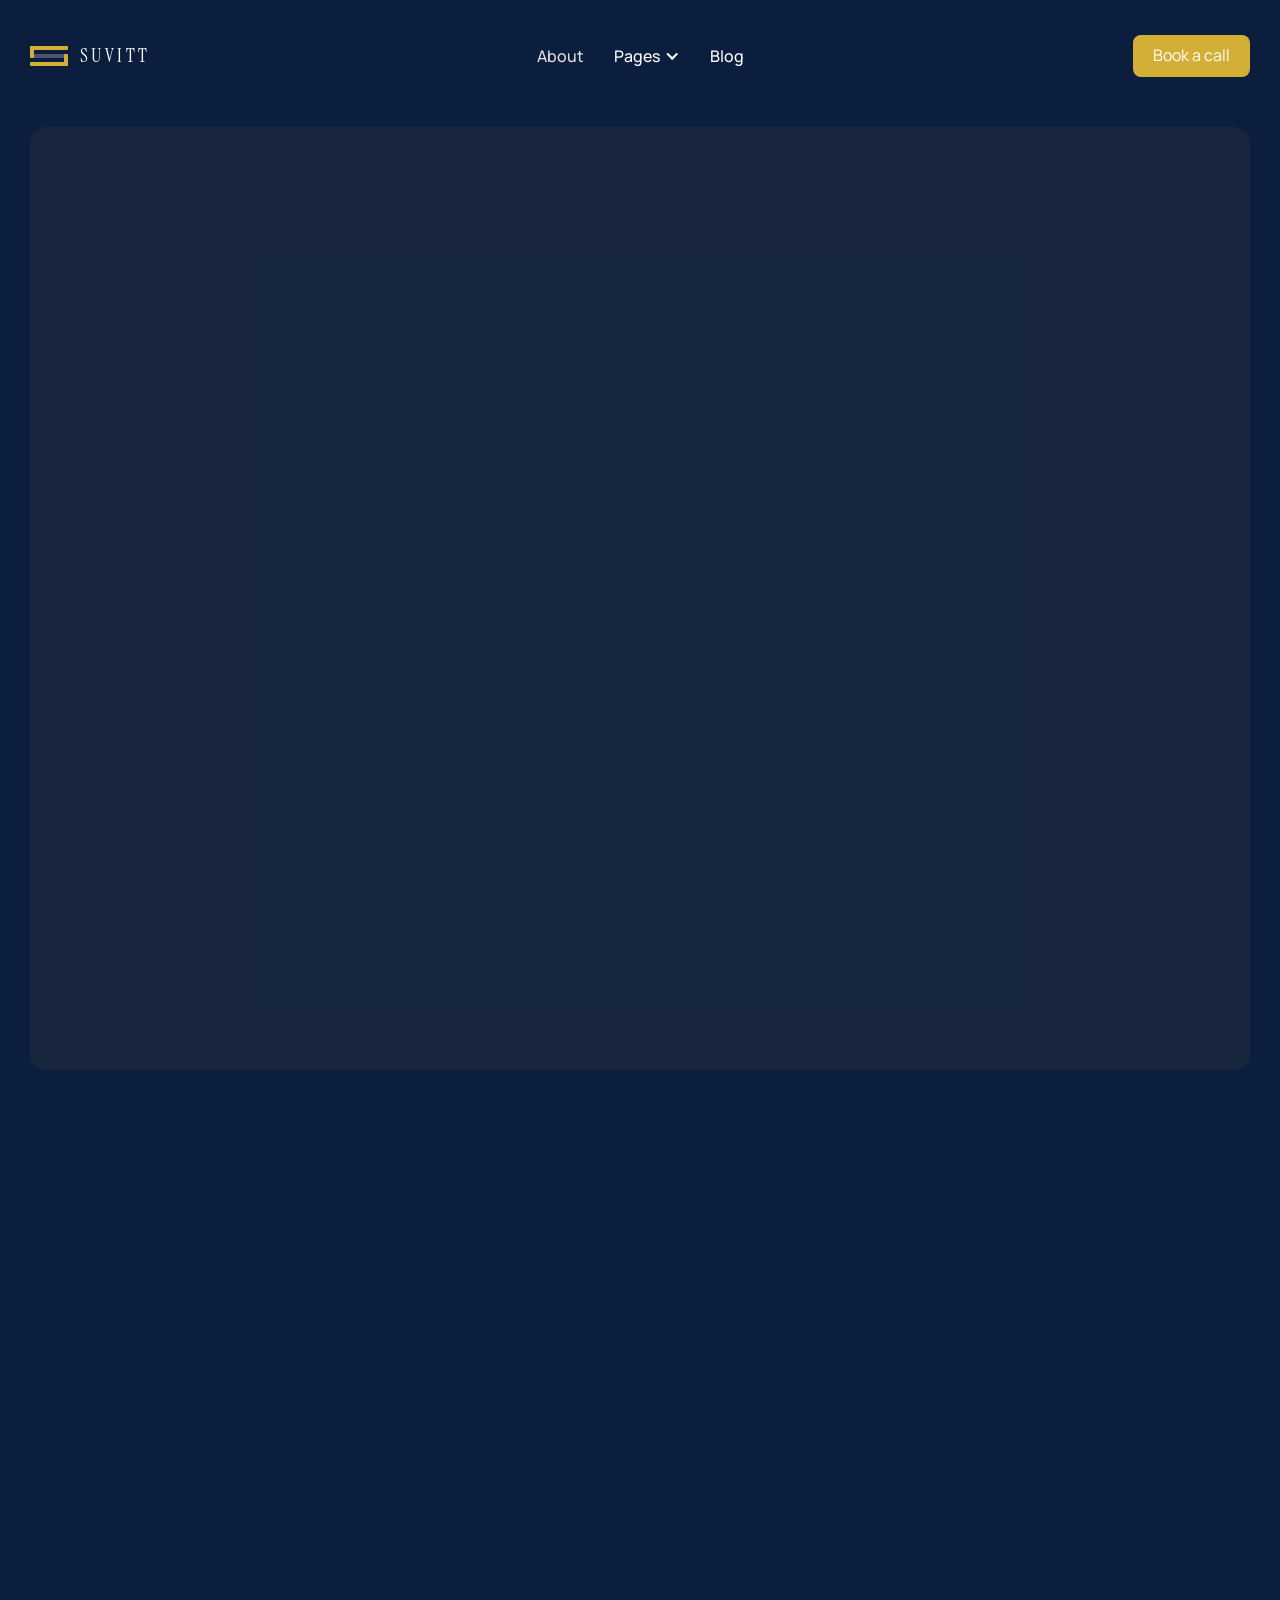
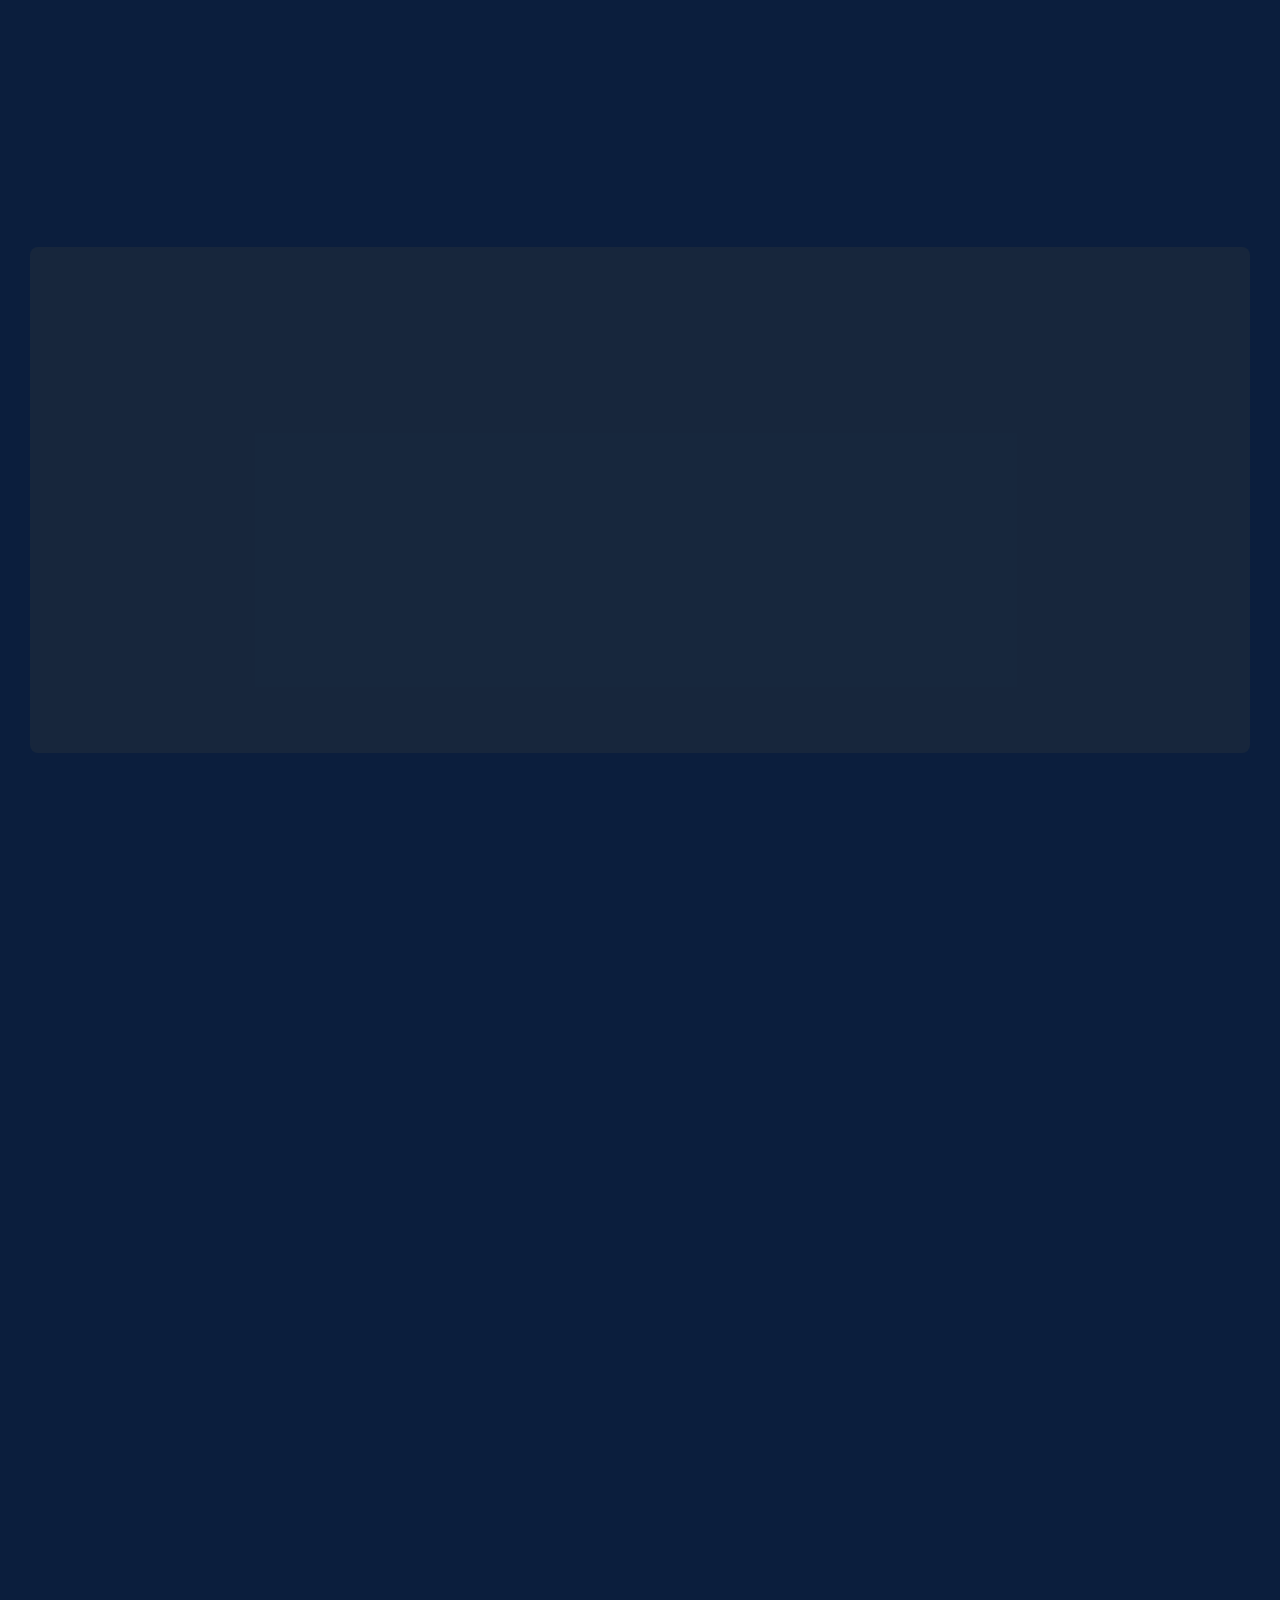
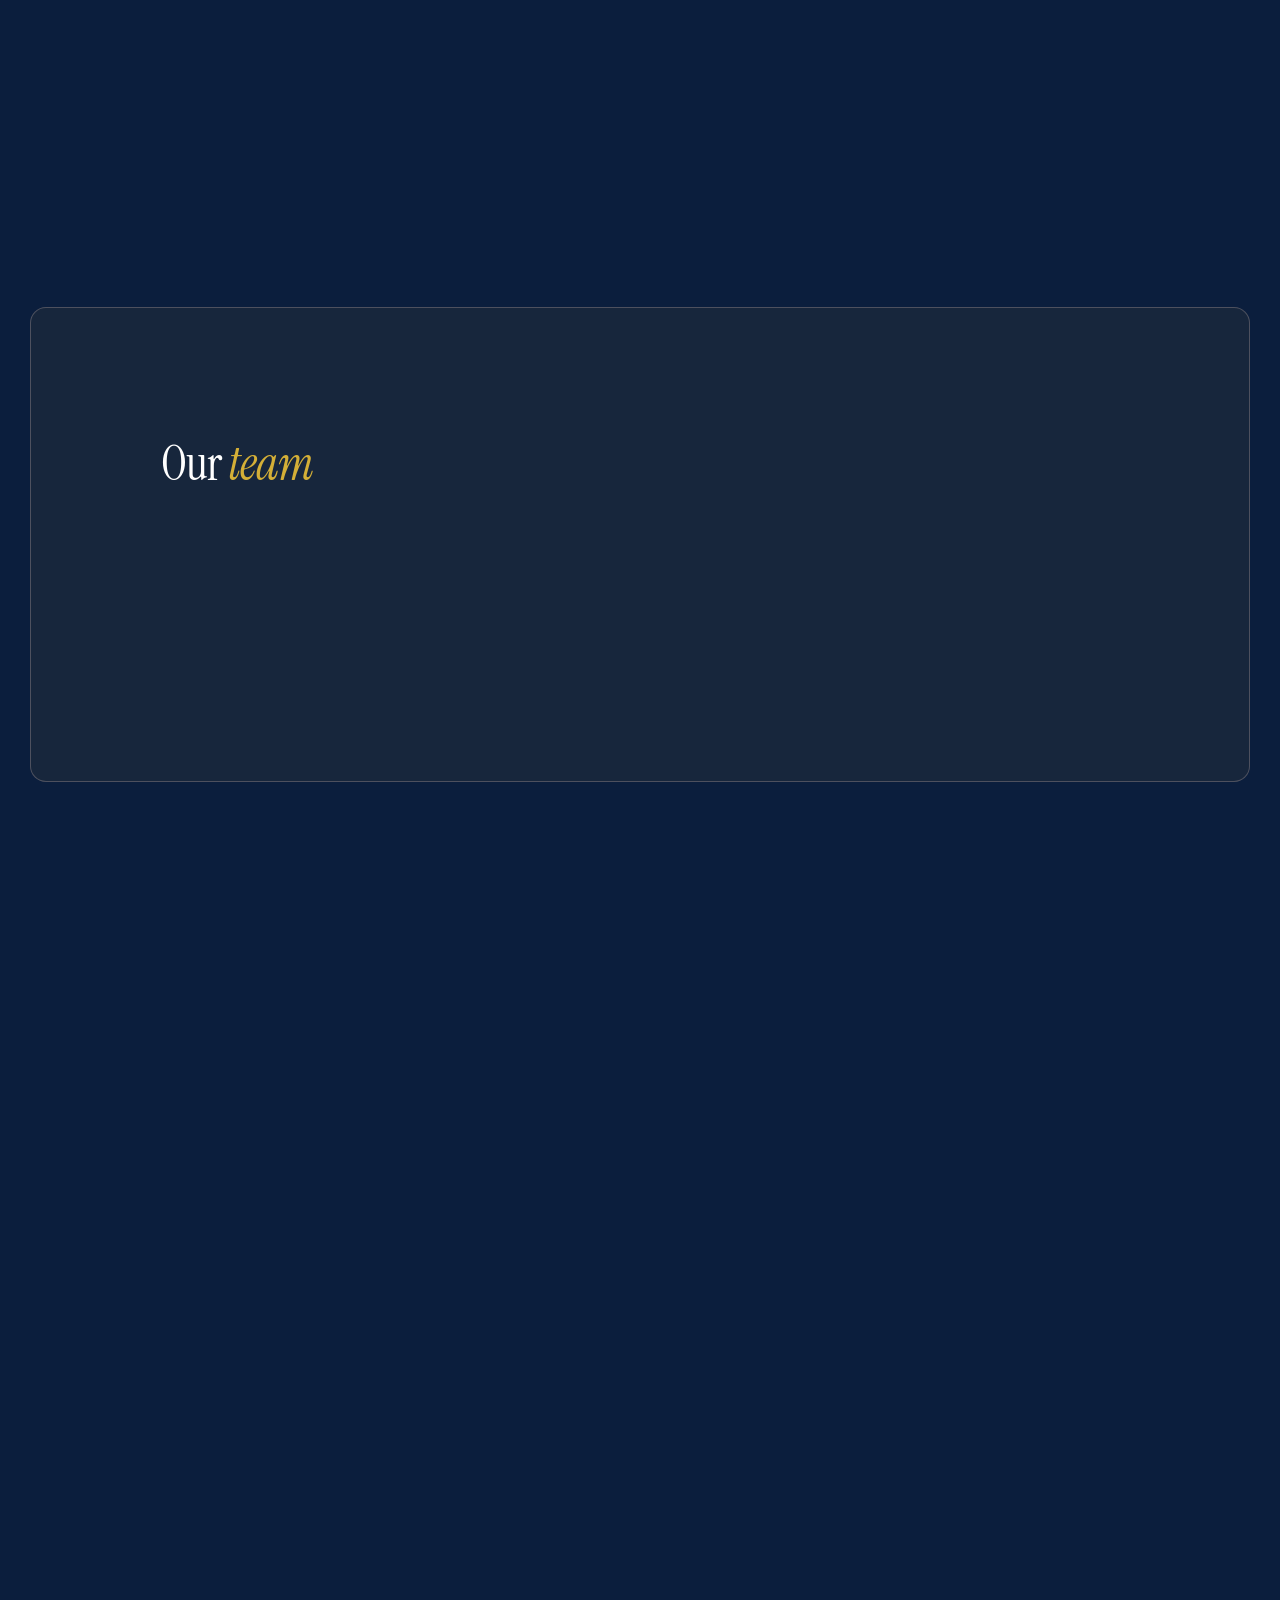
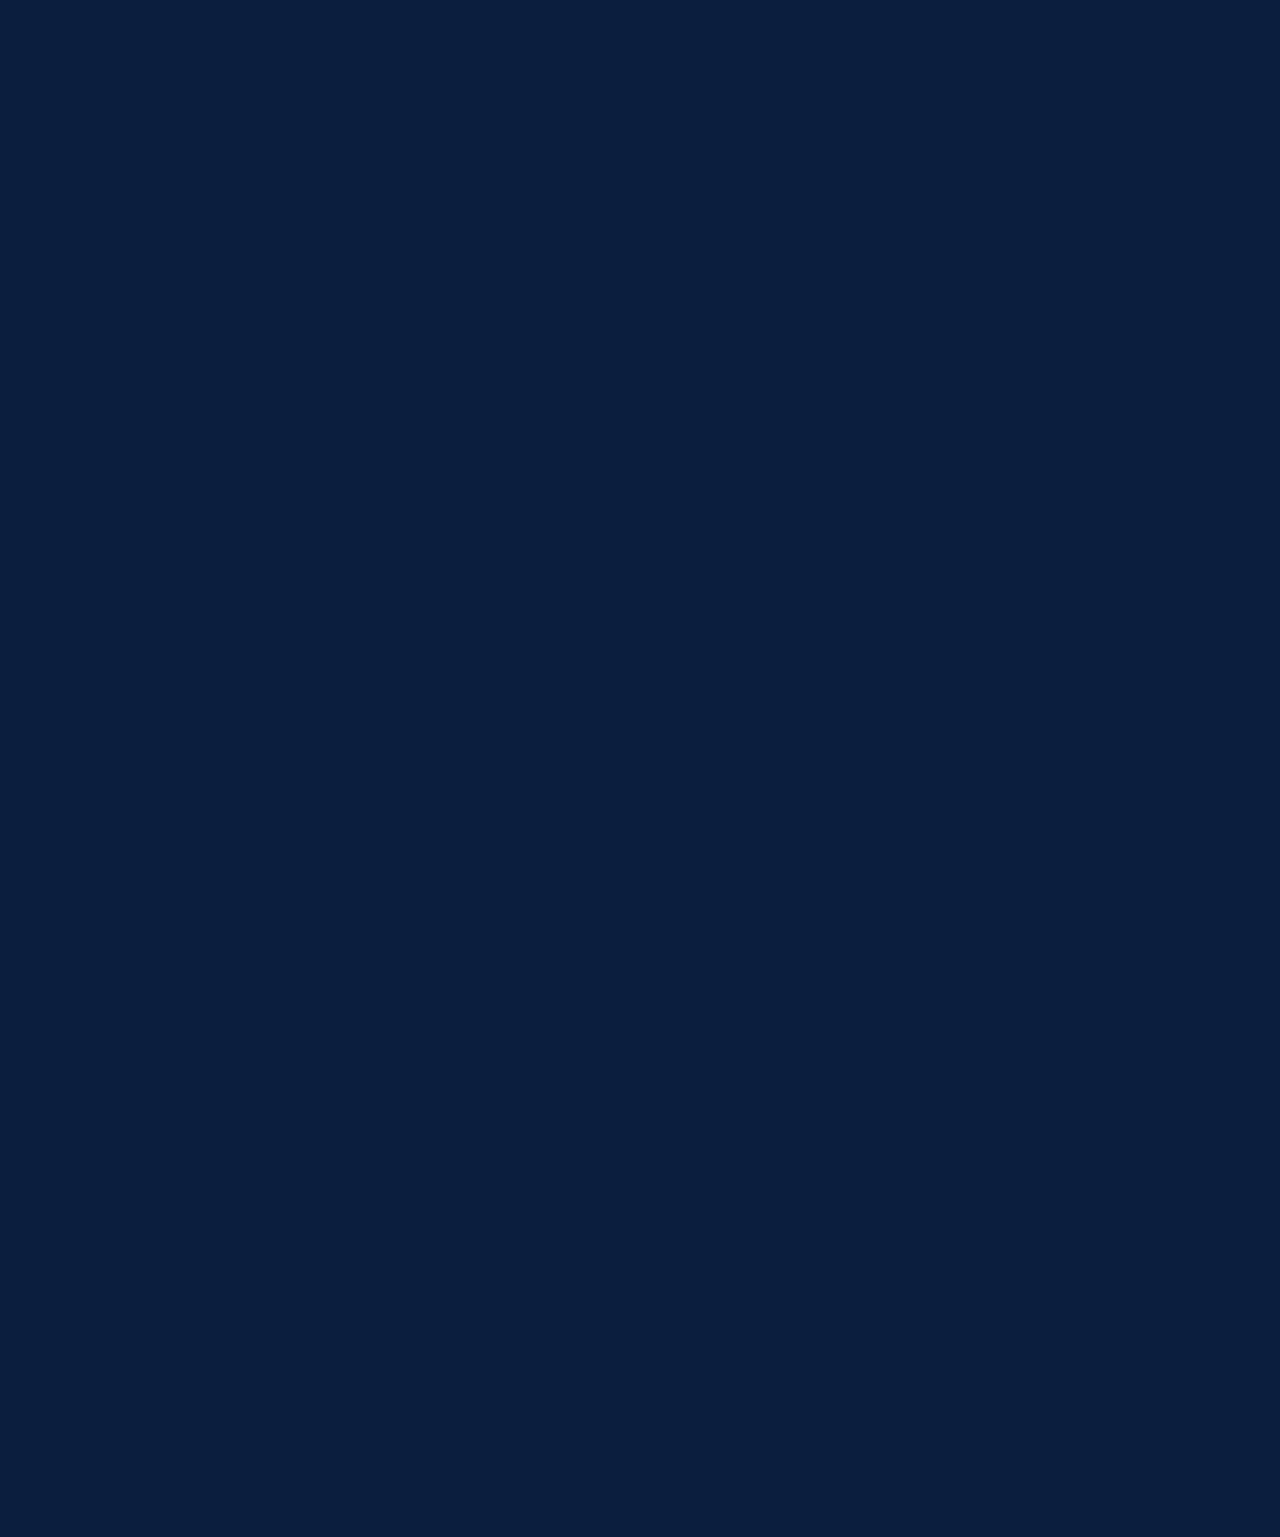
==== commit 6efa2e5c: "update" ====
--- a/About.html
+++ b/About.html
@@ -43,15 +43,19 @@
             data-collapse="medium" data-duration="400" data-easing="ease"
             data-easing2="ease" role="banner" class="navbar w-nav">
               <div
-        class="container w-container"><div class="w-layout-grid grid-nav"><a
-            href="index.html"
-            id="w-node-e6ff9f79-f479-fa42-6f69-a3df18a8ef3f-18a8ef3c"
-            aria-current="page" class="brand w-nav-brand w--current"
-            aria-label="home">
-
-            <img
+        class="container w-container"><div class="w-layout-grid grid-nav"><a href="index.html" id="w-node-e6ff9f79-f479-fa42-6f69-a3df18a8ef3f-18a8ef3c" aria-current="page" class="brand w-nav-brand w--current" aria-label="home" style="    display: flex;
+    align-items: center;
+    gap: 12px;">
+<svg width="38" height="26" viewBox="0 0 38 26" fill="none">
+      <rect x="0" y="3" width="38" height="4" rx="1" fill="#D4AF37"></rect>
+      <rect x="0" y="11" width="38" height="4" rx="1" fill="rgba(255,250,250,0.25)"></rect>
+      <rect x="0" y="19" width="38" height="4" rx="1" fill="#D4AF37"></rect>
+      <rect x="0" y="3" width="4" height="12" rx="1" fill="#D4AF37"></rect>
+      <rect x="34" y="11" width="4" height="12" rx="1" fill="#D4AF37"></rect>
+    </svg><span class="logo-wordmark">SUVITT</span>
+            <!-- <img
               src="./suvitt/logo.png"
-              loading="lazy" alt="Logo Dark" class="logo">
+              loading="lazy" alt="Logo Dark" class="logo"> -->
             </a>
              <nav
             role="navigation"
@@ -82,7 +86,10 @@
                     tabindex="0">Services</a><a
                     href="case_studies.html"
                     class="dropdown-link w-dropdown-link" tabindex="0">Case
-                    Studies</a><a href="#"
+                    Studies</a>
+                     <a
+                    href="Automation.html"
+                    class="dropdown-link w-dropdown-link" tabindex="0">Automation</a><a href="#"
                     class="dropdown-link w-dropdown-link"
                     tabindex="0">Pricing</a><a
                     href="contact_us.html"
@@ -437,14 +444,20 @@
               data-w-id="67c9a202-fa8a-3469-f652-71d54fb33f56"
               class="footer-left-item"
               style="opacity: 1; transform: translate3d(0px, 0px, 0px) scale3d(1, 1, 1) rotateX(0deg) rotateY(0deg) rotateZ(0deg) skew(0deg, 0deg); transform-style: preserve-3d;"><div
-                class="footer-top"><a href="index.html"
-                  aria-current="page"
-                  class="brand w-inline-block w--current">
-                <h2 class="footer-title">Suvitt</h2> 
-                  <!-- <img
-                    src="./Inventra - Webflow HTML website template_files/69745c294d94e2d855e9865e_inventra-light.svg"
-                    loading="lazy" alt="Logo Light" class="logo"> -->
-                  </a><p
+                class="footer-top"><a href="index.html" id="w-node-e6ff9f79-f479-fa42-6f69-a3df18a8ef3f-18a8ef3c" aria-current="page" class="brand w-nav-brand w--current" aria-label="home" style="    display: flex;
+    align-items: center;
+    gap: 12px;">
+<svg width="38" height="26" viewBox="0 0 38 26" fill="none">
+      <rect x="0" y="3" width="38" height="4" rx="1" fill="#D4AF37"></rect>
+      <rect x="0" y="11" width="38" height="4" rx="1" fill="rgba(255,250,250,0.25)"></rect>
+      <rect x="0" y="19" width="38" height="4" rx="1" fill="#D4AF37"></rect>
+      <rect x="0" y="3" width="4" height="12" rx="1" fill="#D4AF37"></rect>
+      <rect x="34" y="11" width="4" height="12" rx="1" fill="#D4AF37"></rect>
+    </svg><span class="logo-wordmark">SUVITT</span>
+            <!-- <img
+              src="./suvitt/logo.png"
+              loading="lazy" alt="Logo Dark" class="logo"> -->
+            </a><p
                   class="footer-description">The company behind your company.</p><div class="footer-social-inline"><a
                     href="#" target="_blank"
                     class="footer-social-link w-inline-block"><img
--- a/suvitt/style.css
+++ b/suvitt/style.css
@@ -36,7 +36,14 @@
   vertical-align: baseline;
   display: inline-block;
 }
-
+ .logo-wordmark{
+    font-family: 'Instrument Serif', serif;
+    font-size: 19px;
+    letter-spacing: .18em;
+    color: var(--W);
+    text-transform: uppercase;
+    color: white;
+ }
 audio:not([controls]) {
   height: 0;
   display: none;
@@ -2576,7 +2583,7 @@
 .form-input {
   border: 1px solid var(--color--gray-6);
   border-radius: var(--border-radius--form-input);
-  background-color: var(--color--white);
+  background-color: rgba(255, 250, 250, 0.06);
   color: var(--color--gray-1);
   font-size: var(--_typography---body--body-md);
   line-height: var(--_typography---body--line-height-4);
@@ -3115,7 +3122,7 @@
 
 .footer-social-link {
   border-radius: var(--border-radius--xs);
-  background-color: var(--color--gray-4);
+  background-color: #c0a039;
   flex-flow: column;
   justify-content: center;
   align-items: center;
@@ -3488,7 +3495,7 @@
 
 .submit-button {
   border-radius: var(--border-radius--button);
-  background-color: var(--color--black);
+  background-color: #c0a039;
   color: var(--color--white);
   font-size: var(--_typography---body--body-md);
   line-height: var(--_typography---body--line-height-3);
@@ -3498,7 +3505,7 @@
 }
 
 .submit-button:hover {
-  background-color: var(--color--gray-1);
+  background-color: #a58c3a;
 }
 
 .submit-button.button-full {
@@ -3994,9 +4001,9 @@
 }
 
 .badge {
-  border: 1px solid var(--color--gray-2-30);
+  border: 1px solid #d4af37;
   border-radius: var(--border-radius--sm);
-  background-color: var(--color--gray-6);
+  background-color: #0b1e3d;
   font-size: var(--_typography---body--body-xs);
   line-height: var(--_typography---body--line-height-4);
   flex-flow: column;
@@ -4004,6 +4011,7 @@
   align-items: center;
   padding: .25rem .625rem;
   display: flex;
+  font-weight: bold;
 }
 
 .badge:where(.w-variant-1672bf56-95f3-63cf-aeb6-b66cb4dbdda5) {
@@ -4046,8 +4054,8 @@
 .use-case-slider {
   background-color: var(--color--transparent);
   height: 100%;
-  margin-top: -5rem;
-  padding-top: 5rem;
+  margin-top: -2rem;
+  padding-top: 8rem;
   overflow: hidden;
 }
 
@@ -4582,7 +4590,7 @@
 .request-demo-left {
   border: 1px solid var(--color--gray-2-30);
   border-radius: var(--border-radius--lg);
-  background-color: var(--color--white);
+  background: rgba(212, 175, 55, 0.06);
   padding: 1.875rem;
 }
 
@@ -6501,9 +6509,9 @@
   grid-row-gap: var(--gap--gap-2);
   border: 1px solid var(--color--gray-2-30);
   border-radius: var(--border-radius--xs);
-  background-color: var(--color--black-20);
+  /* background-color: var(--color--black-20);
   -webkit-backdrop-filter: blur(20px);
-  backdrop-filter: blur(20px);
+  backdrop-filter: blur(20px); */
   flex-flow: wrap;
   justify-content: flex-start;
   align-items: center;
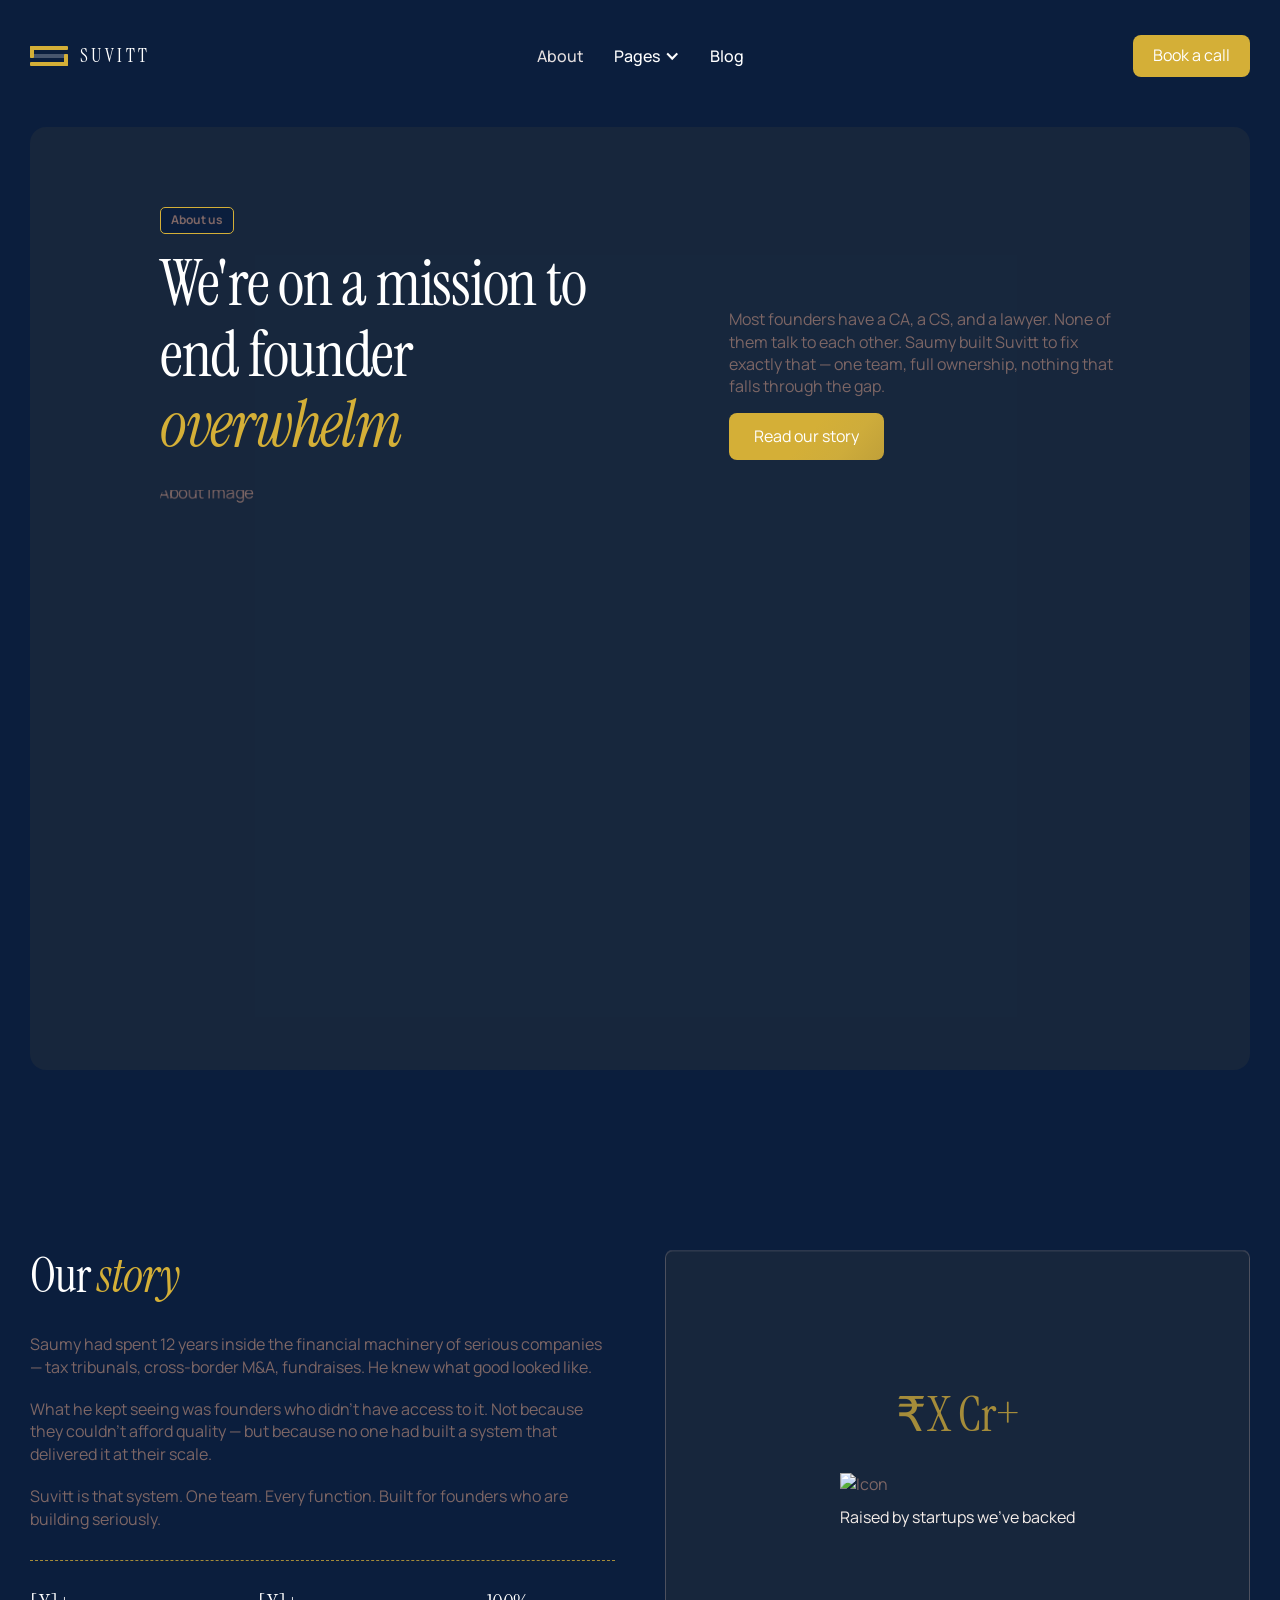
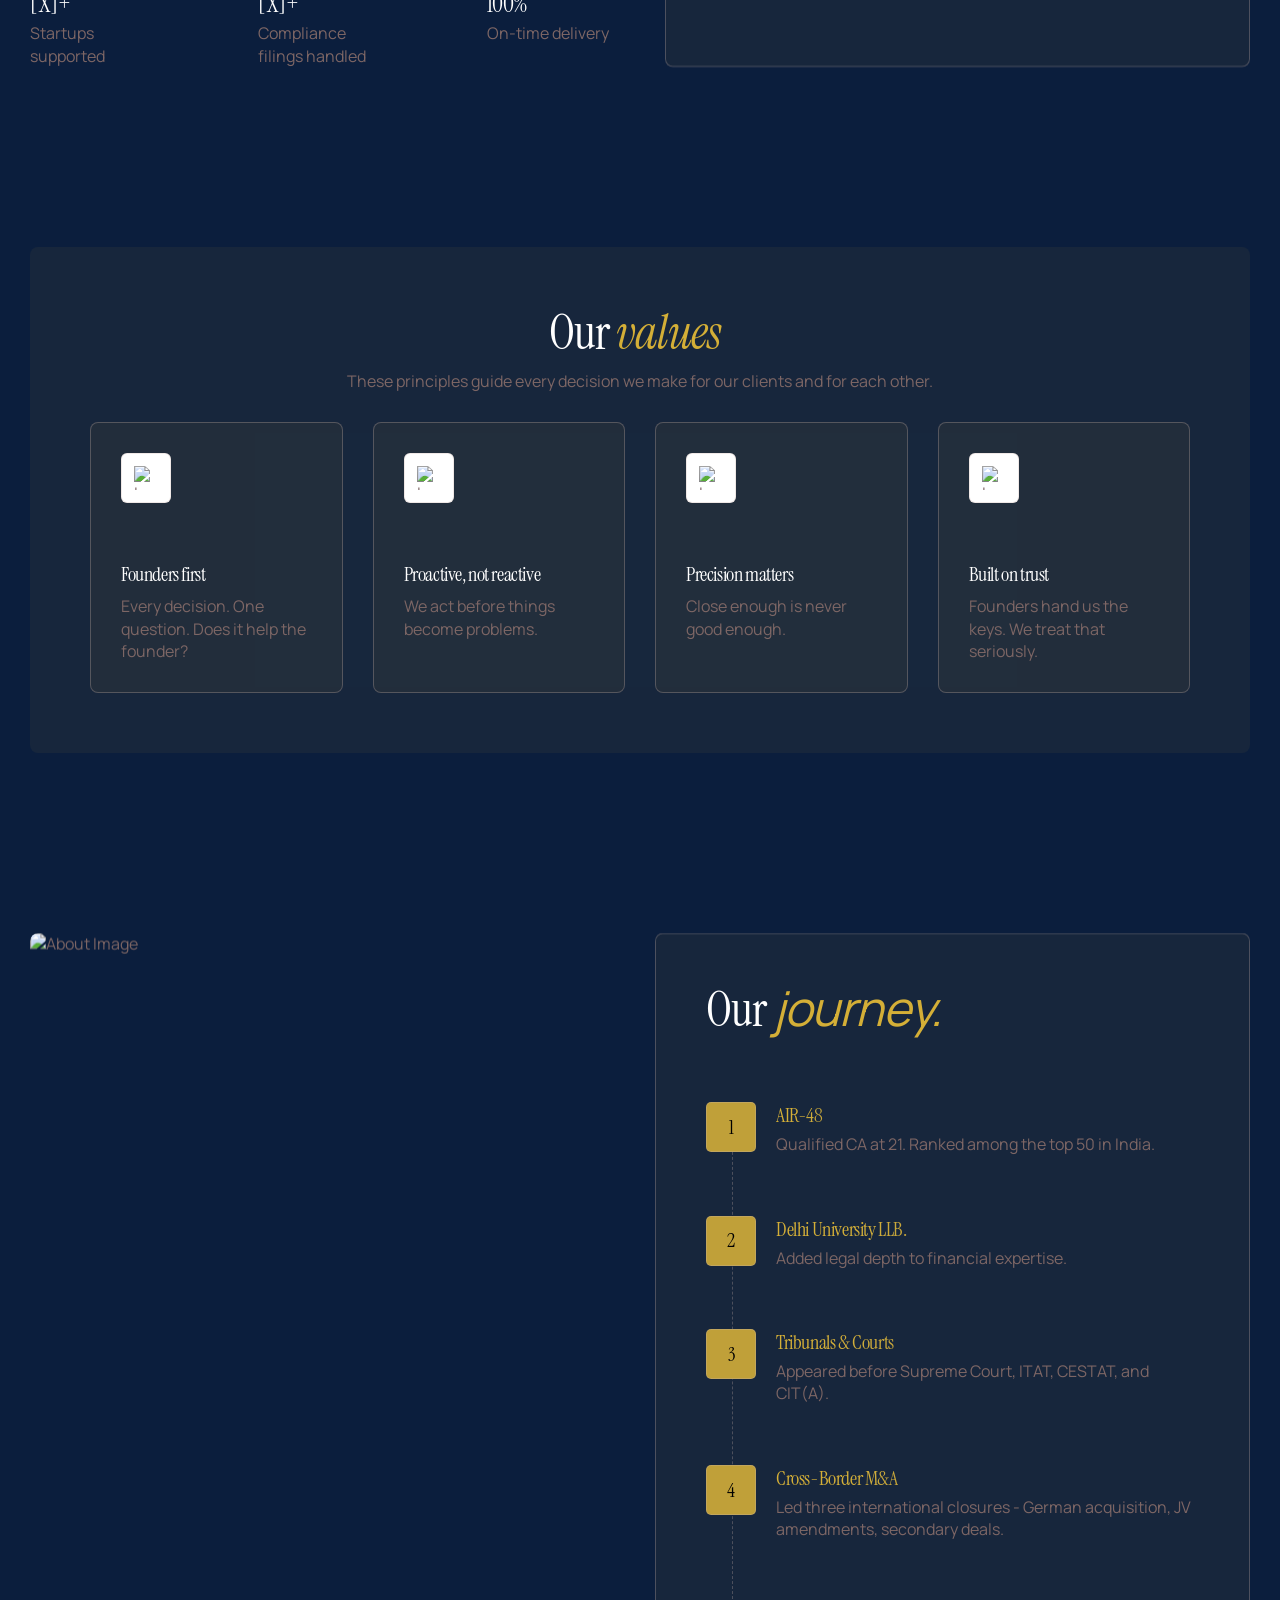
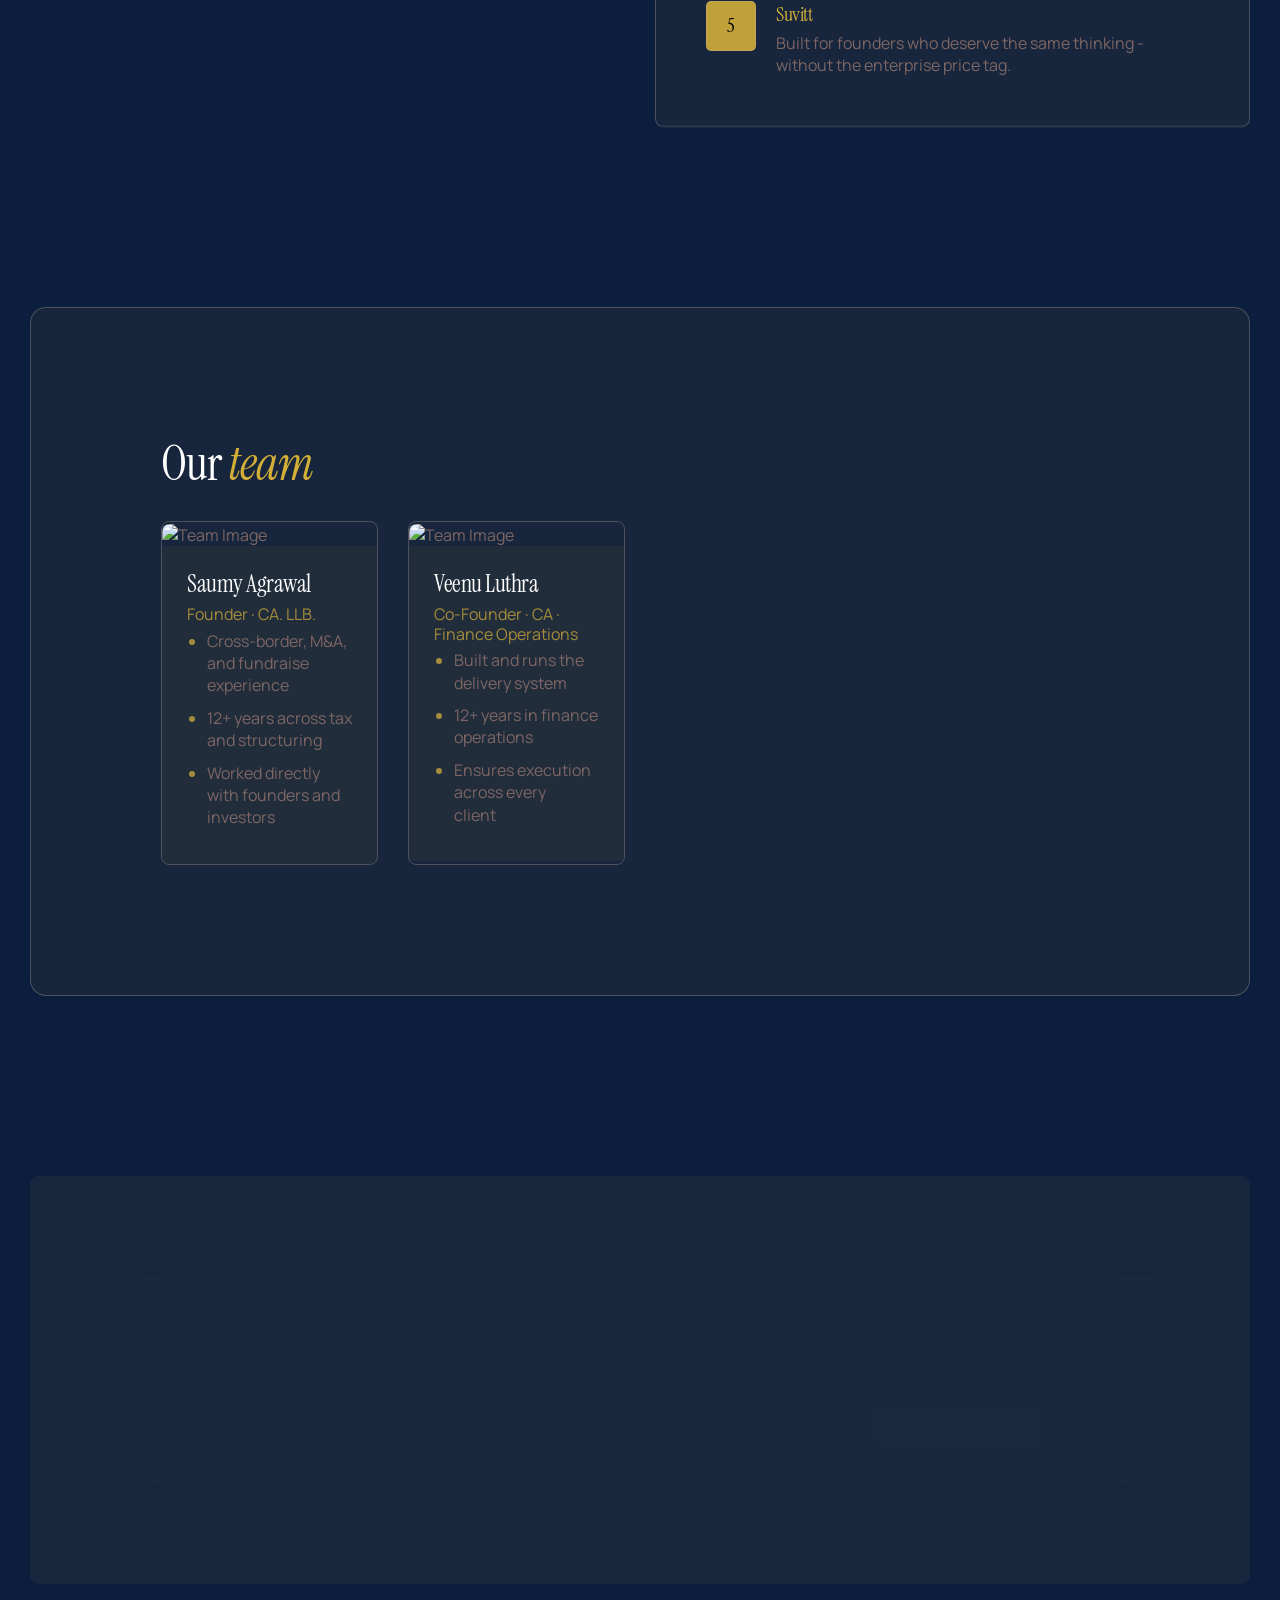
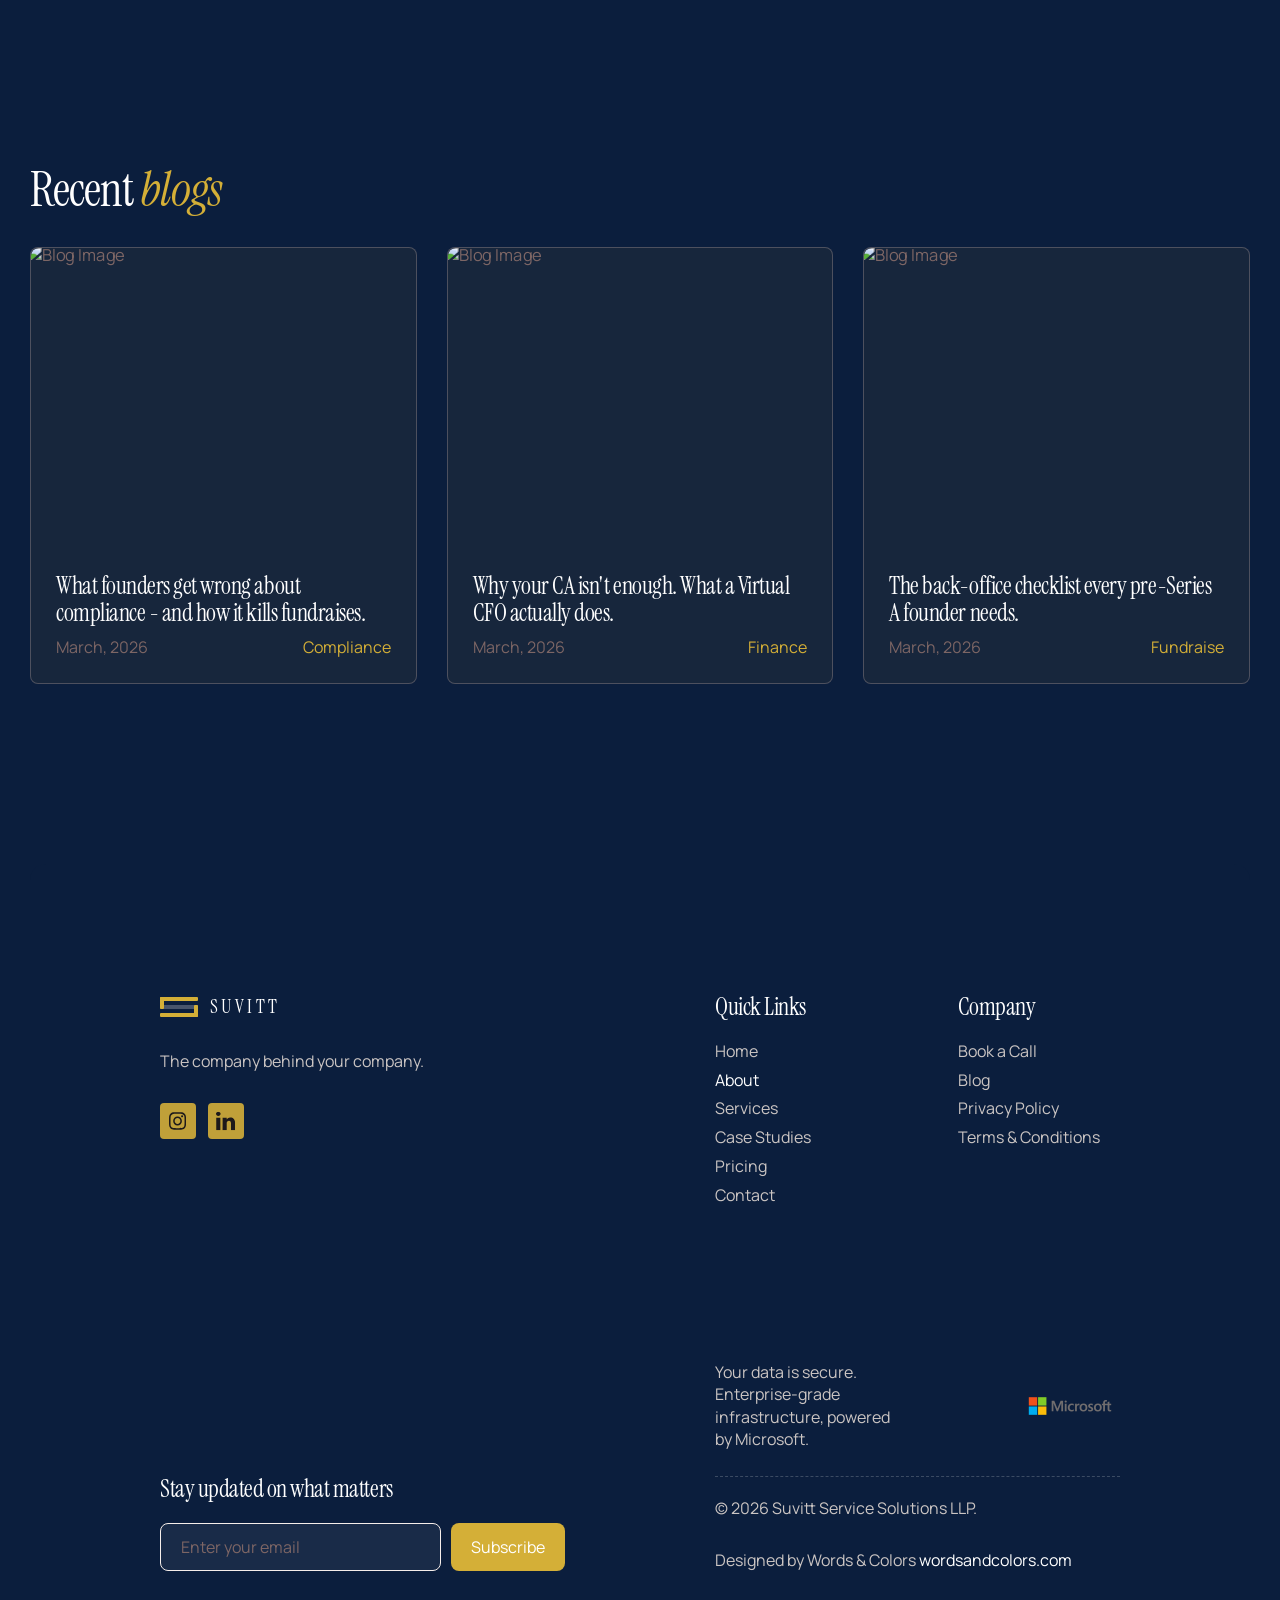
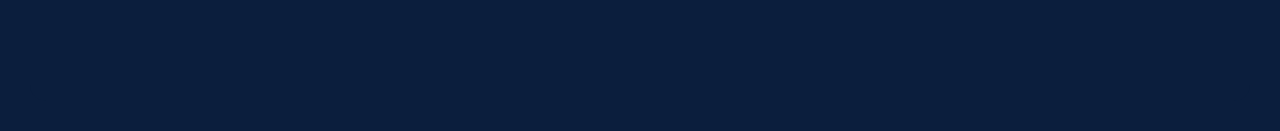
==== commit 85fa07a4: "`Updated website content and styles across multiple pages`" ====
--- a/About.html
+++ b/About.html
@@ -135,7 +135,7 @@
                             id="w-node-_1f584c17-d285-30a1-1a67-37c482b90119-a5bc6590"
                             data-w-id="1f584c17-d285-30a1-1a67-37c482b90119"
                             style="opacity:0" class="about-hero-right"><p
-                                class="about-hero-description">Saumy started Suvitt after watching too many founders spend more time managing their back-office than building their business. He knew there was a better way - and built it.</p><div
+                                class="about-hero-description">Most founders have a CA, a CS, and a lawyer. None of them talk to each other. Saumy built Suvitt to fix exactly that — one team, full ownership, nothing that falls through the gap.</p><div
                                 class="about-button-inline"><a
                                     data-wf--button-primary--variant="button-primary"
                                     data-w-id="a76df201-76a4-d501-e79f-ee30d93fa538"
@@ -162,9 +162,9 @@
                                 class="text-linear">story</em></h2><div
                             data-w-id="032a7403-1030-836d-59f1-1a082dc53551"
                             style="opacity:0" class="split-about-content"><p
-                                class="split-about-description">Saumy started Suvitt after watching ambitious founders hit a wall - not because the business wasn't working, but because the back-office wasn't ready. Messy books. Unfiled compliance. No MIS. And a fundraise around the corner.</p><p
-                                class="split-about-description">Investors ask hard questions. The answers should already exist.</p><p
-                                class="split-about-description">Today, Suvitt works with founders across India who are building seriously - handling compliance, accounts, and CFO-level work so they're ready when the moment comes.</p></div><div
+                                class="split-about-description">Saumy had spent 12 years inside the financial machinery of serious companies — tax tribunals, cross-border M&A, fundraises. He knew what good looked like.</p><p
+                                class="split-about-description">What he kept seeing was founders who didn't have access to it. Not because they couldn't afford quality — but because no one had built a system that delivered it at their scale.</p><p
+                                class="split-about-description">Suvitt is that system. One team. Every function. Built for founders who are building seriously.</p></div><div
                             data-w-id="d2fb8fb8-f422-9288-8dd6-4ecb89fb3fc7"
                             style="opacity:0" class="about-divider"></div><div
                             data-w-id="af482d35-7c19-6878-a4ec-957f0123daac"
@@ -318,7 +318,14 @@
                                                 class="social-icon" /></a></div></div><div
                                     class="team-info"><h3
                                         class="team-title">Saumy Agrawal </h3><div
-                                        class="team-position">Founder · CA. LLB.</div></div></div></div><div
+                                        class="team-position">Founder · CA. LLB.</div>
+                                    <div style="padding-top: 5px;">
+                                        <ul>
+                                            <li>Cross-border, M&A, and fundraise experience</li>
+                                            <li>12+ years across tax and structuring</li>
+                                            <li>Worked directly with founders and investors</li>
+                                        </ul>
+                                    </div></div></div></div><div
                             data-w-id="cf261e3a-683f-556c-fc5b-e1dcee73c870"
                             style="opacity:0"><div
                                 data-w-id="bf535db3-298f-5355-e5b0-e11a0802d042"
@@ -340,7 +347,14 @@
                                                 class="social-icon" /></a></div></div><div
                                     class="team-info" style=" background: rgba(212, 175, 55, 0.06);"><h3
                                         class="team-title">Veenu Luthra </h3><div
-                                        class="team-position">Co-Founder · CA.</div></div></div></div>
+                                        class="team-position">Co-Founder · CA · Finance Operations</div>
+                                    <div style="padding-top: 5.5px;">
+                                        <ul>
+                                            <li>Built and runs the delivery system</li>
+                                            <li>12+ years in finance operations</li>
+                                            <li>Ensures execution across every <br>client</li>
+                                        </ul>
+                                    </div></div></div></div>
                                        </div></div></div></section>
                                      
                             <section
@@ -396,12 +410,11 @@
                                         alt="Blog Image"
                                         class="blog-image" /></div><div
                                     class="blog-info"><h3
-                                        style="color:rgb(29,25,26)"
-                                        class="blog-title">What founders get wrong about compliance - and how it kills fundraises. </h3><div
+                                        class="use-case-title">What founders get wrong about compliance - and how it kills fundraises. </h3><div
                                         class="blog-detail"><div
                                             class="blog-date">March,
                                             2026</div><div
-                                            class="blog-category">Compliance</div></div></div></a></div><div
+                                            class="blog-category" style="color:#d4af37;">Compliance</div></div></div></a></div><div
                             role="listitem" class="w-dyn-item"><a
                                 aria-label="link"
                                 data-w-id="8a4c0d90-ebee-c947-8d8a-7a206aa9f724"
@@ -414,12 +427,11 @@
                                         alt="Blog Image"
                                         class="blog-image" /></div><div
                                     class="blog-info"><h3
-                                        style="color:rgb(29,25,26)"
-                                        class="blog-title">Why your CA isn't enough. What a Virtual CFO actually does. </h3><div
+                                        class="use-case-title">Why your CA isn't enough. What a Virtual CFO actually does. </h3><div
                                         class="blog-detail"><div
                                             class="blog-date">March,
                                             2026</div><div
-                                            class="blog-category">Finance </div></div></div></a></div><div
+                                            class="blog-category"style="color:#d4af37;">Finance </div></div></div></a></div><div
                             role="listitem" class="w-dyn-item"><a
                                 aria-label="link"
                                 data-w-id="8a4c0d90-ebee-c947-8d8a-7a206aa9f724"
@@ -432,12 +444,11 @@
                                         alt="Blog Image"
                                         class="blog-image" /></div><div
                                     class="blog-info"><h3
-                                        style="color:rgb(29,25,26)"
-                                        class="blog-title">The back-office checklist every pre-Series A founder needs.</h3><div
+                                        class="use-case-title">The back-office checklist every pre-Series A founder needs.</h3><div
                                         class="blog-detail"><div
                                             class="blog-date">March,
                                             2026</div><div
-                                            class="blog-category">Fundraise </div></div></div></a></div></div></div></div></section>
+                                            class="blog-category"style="color:#d4af37;">Fundraise </div></div></div></a></div></div></div></div></section>
                                              <footer
       id="footer" class="footer"><div class="container-full w-container"><div
           class="footer-bg"><div class="w-layout-grid grid-footer"><div
--- a/suvitt/style.css
+++ b/suvitt/style.css
@@ -5058,7 +5058,7 @@
 }
 
 .about-divider {
-  border-bottom: 1px dashed var(--color--black-20);
+  border-bottom: 1px dashed #a58c3a;
 }
 
 .grid-about-counter {
@@ -5102,7 +5102,7 @@
 }
 
 .counter-count.feature-number {
-  color: var(--color--black);
+  color: #a58c3a;
   font-size: var(--_typography---h3--h3);
 }
 
@@ -5132,7 +5132,7 @@
 }
 
 .about-number {
-  color: var(--color--white);
+  color: #a58c3a;
   font-size: var(--_typography---h2--h2);
   line-height: var(--_typography---h1--line-height);
   margin-bottom: 0;
@@ -5431,7 +5431,7 @@
 .team-item {
   border: 1px solid var(--color--gray-2-30);
   border-radius: var(--border-radius--lg);
-  background-color: var(--color--white);
+  /* background-color: var(--color--white); */
   width: 100%;
   height: 100%;
   overflow: hidden;
@@ -5452,8 +5452,11 @@
   height: 100%;
 }
 
+li::marker {
+  color: #a58c3a; /* change to any color */
+}
 .team-info {
-  background-color: var(--color--white);
+  background-color:  rgba(212, 175, 55, 0.06);
   padding: 1.563rem;
 }
 
@@ -5464,6 +5467,7 @@
 
 .team-position {
   line-height: var(--_typography---body--line-height-2);
+  color: #a58c3a;
 }
 
 .grid-awards {
@@ -5555,7 +5559,7 @@
 .blog-item {
   border: 1px solid var(--color--gray-2-30);
   border-radius: var(--border-radius--lg);
-  background-color: var(--color--white);
+  background-color:  rgba(212, 175, 55, 0.06);
   flex-flow: column;
   justify-content: flex-start;
   align-items: stretch;
@@ -5594,6 +5598,7 @@
 .blog-title {
   font-size: var(--_typography---h6--h6);
   margin-bottom: 1.875rem;
+  color: white;
 }
 
 .blog-detail {
@@ -6742,6 +6747,7 @@
 .feature-number {
   font-size: var(--_typography---h3--h3);
   margin-bottom: 0;
+  color: #a58c3a;
 }
 
 .dashboard-10 {
@@ -6794,7 +6800,7 @@
 }
 
 .testimonial-name {
-  color: var(--color--black);
+  color:white;
   line-height: var(--_typography---body--line-height-3);
   margin-bottom: .2rem;
 }
@@ -6802,6 +6808,7 @@
 .testimonial-position {
   font-size: var(--_typography---body--body-sm);
   line-height: var(--_typography---body--line-height-2);
+  color: #a58c3a;
 }
 
 .testimonial-top {
@@ -8290,6 +8297,7 @@
     margin-right: .9375rem;
     padding-left: .9375rem;
     padding-right: .9375rem;
+        background-color: rgba(212, 175, 55, 0.06);
   }
 
   .grid-nav {
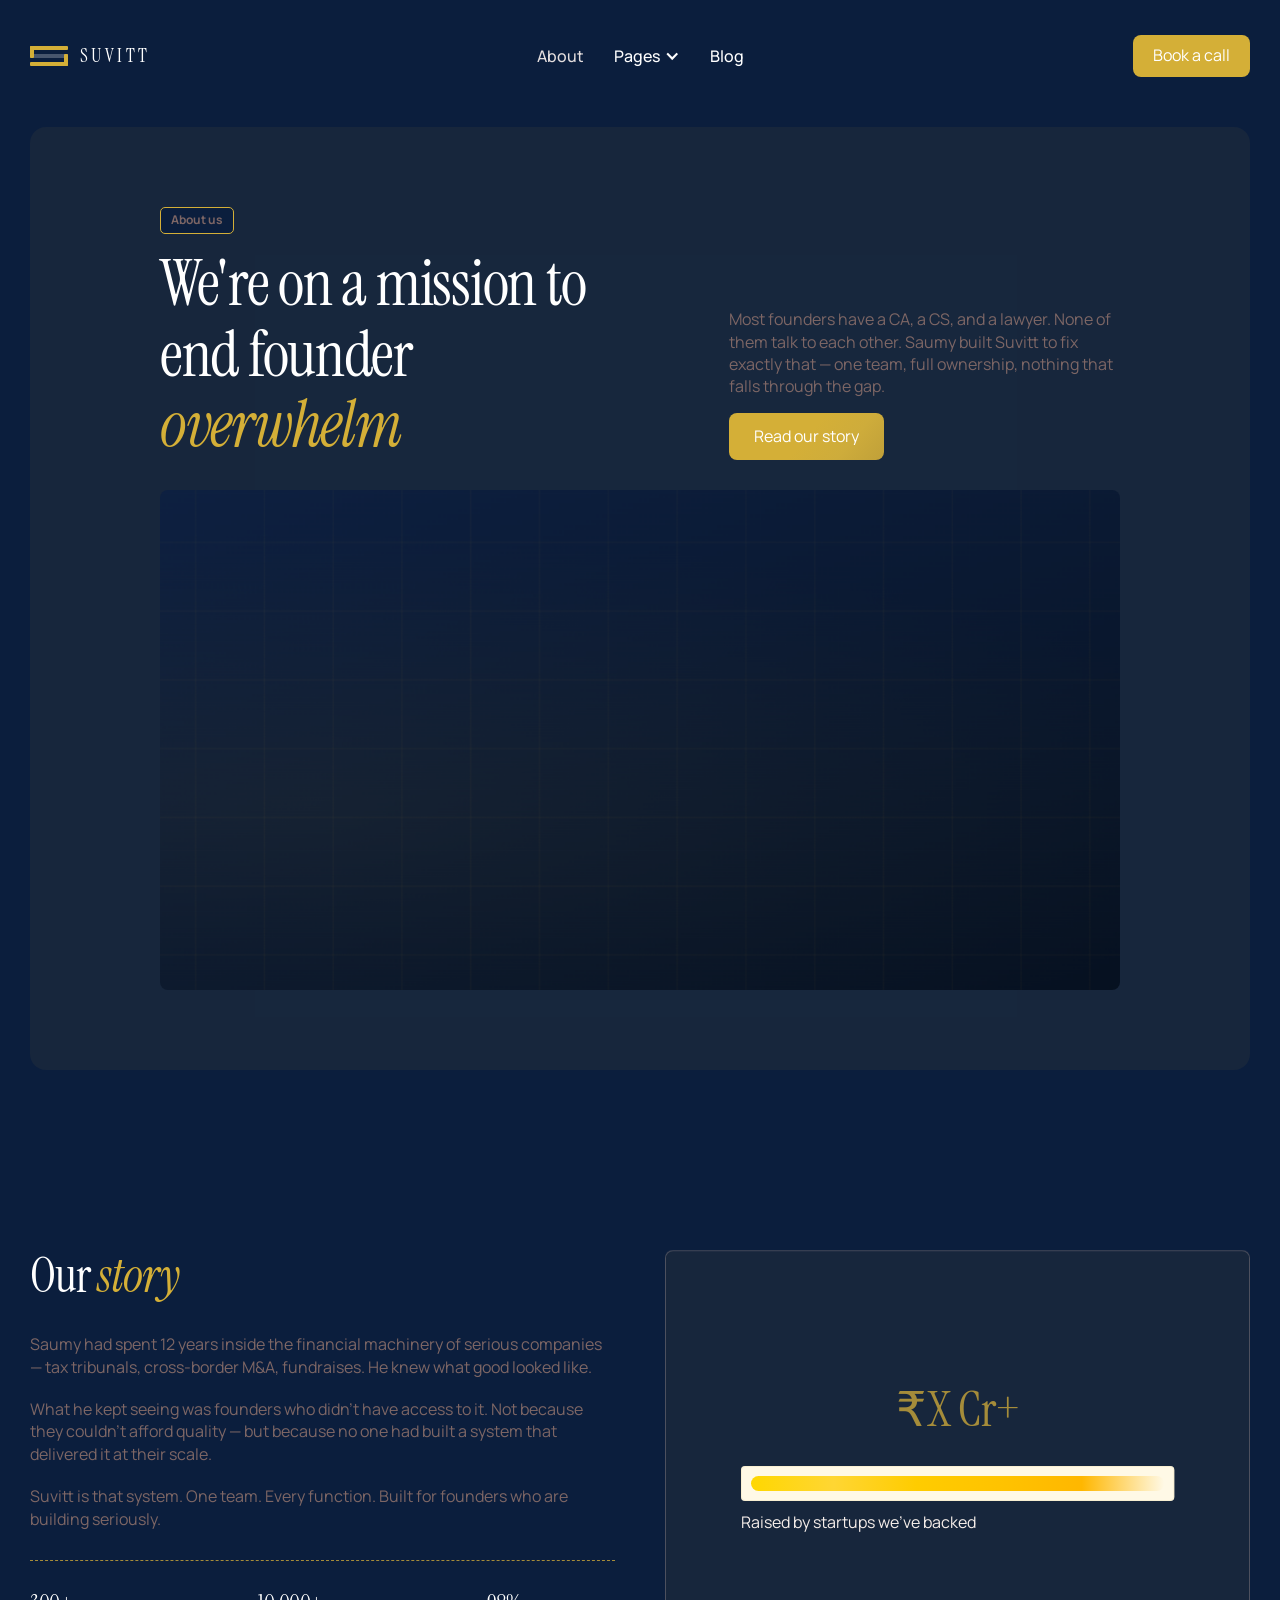
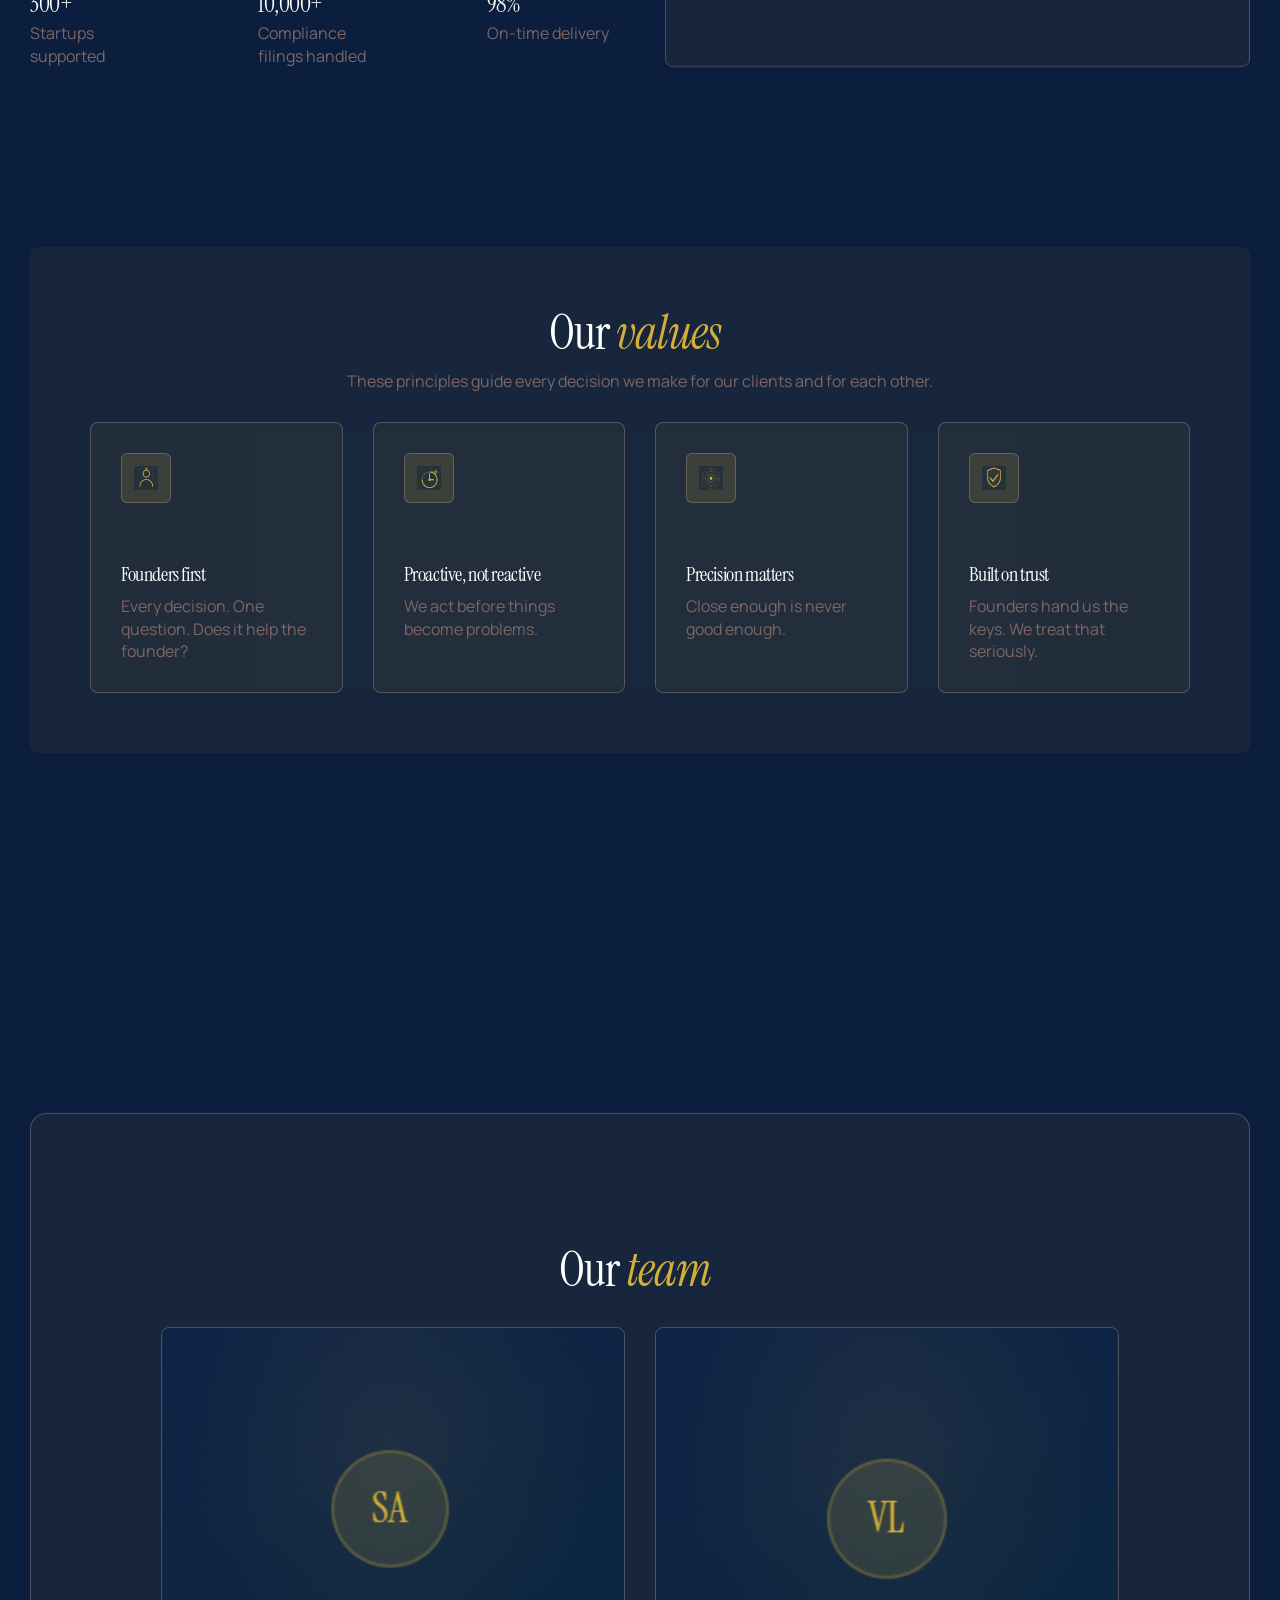
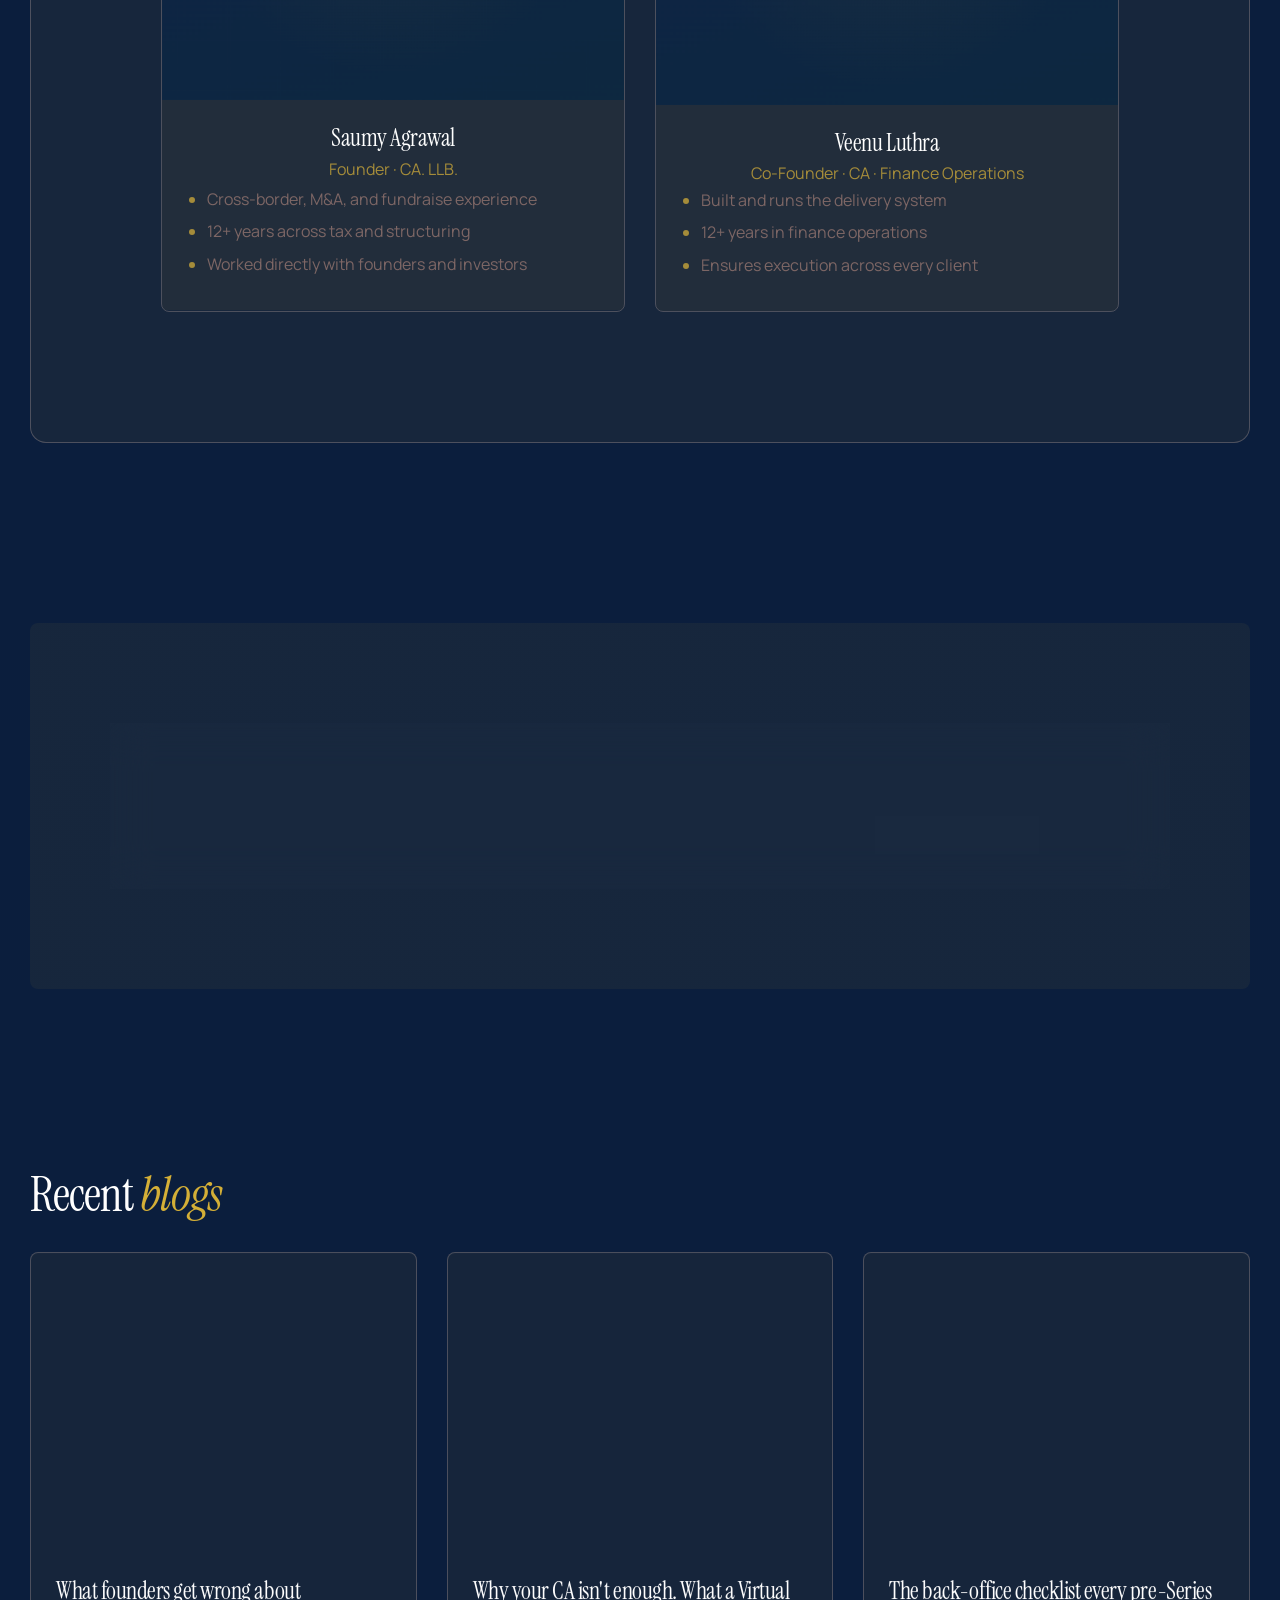
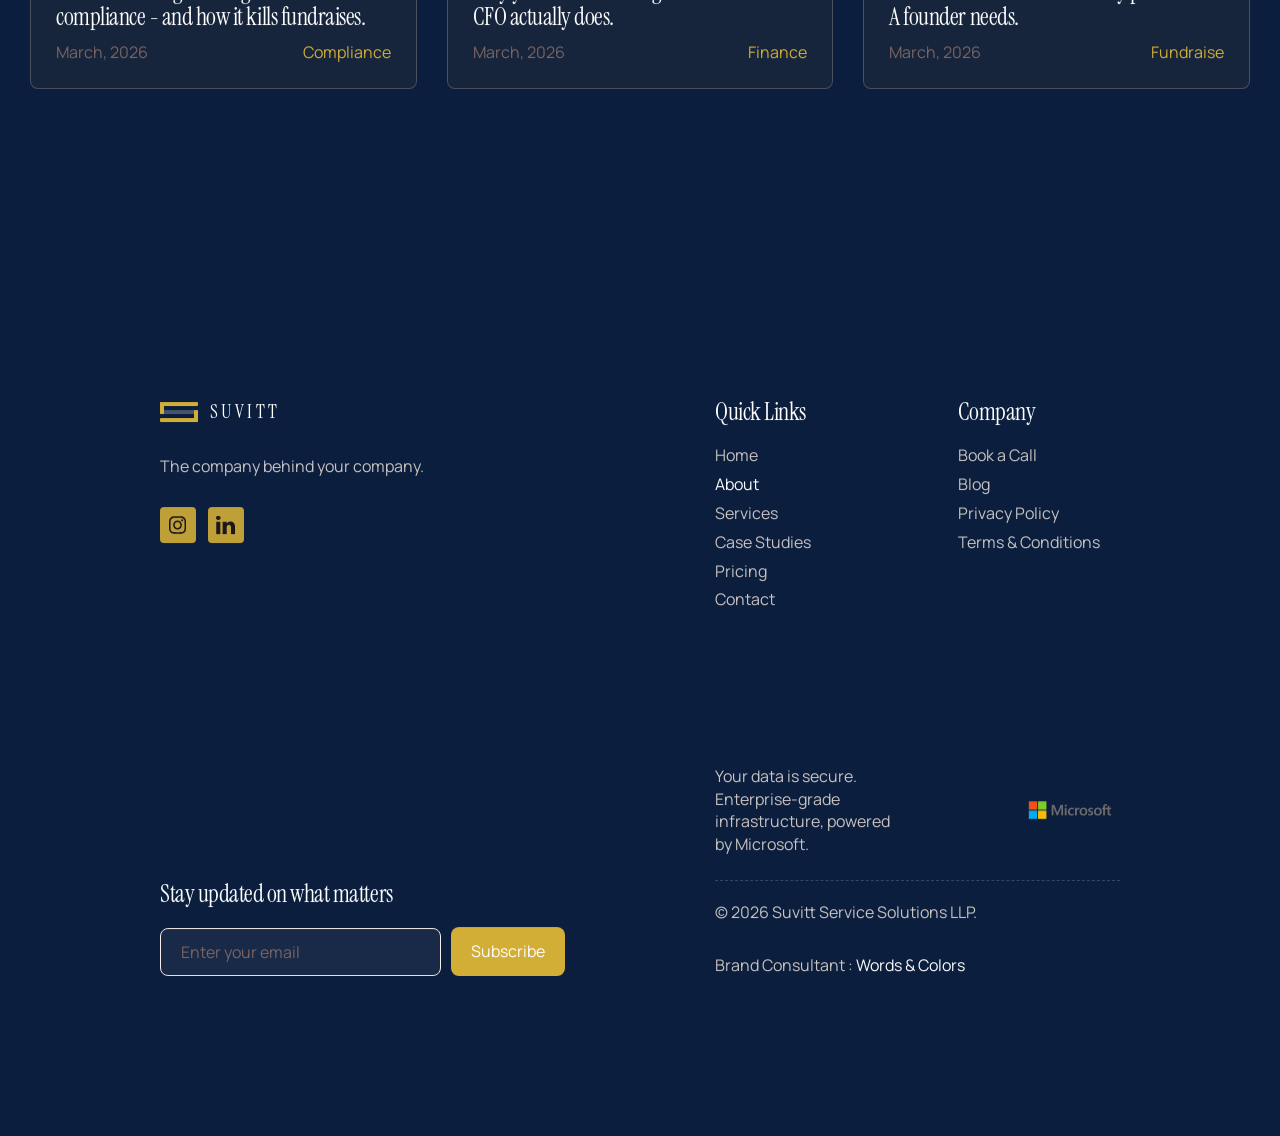
==== commit a3291cd2: "update" ====
--- a/About.html
+++ b/About.html
@@ -146,10 +146,10 @@
                                             class="button-black-text _02">Read our story</div></div></a></div></div></div><div
                         data-w-id="bdf1387d-98b7-defa-9d9a-0548d024d10e"
                         style="opacity:0" class="about-hero-image-wrap"><img
-                            src="https://cdn.prod.website-files.com/6970af46543025b9a5bc65a8/69746e1ac2e76f1573b15571_about-image.webp"
+                            src="./suvitt/about1.png"
                             loading="lazy"
                             sizes="(max-width: 1400px) 100vw, 1400px"
-                            srcset="https://cdn.prod.website-files.com/6970af46543025b9a5bc65a8/69746e1ac2e76f1573b15571_about-image-p-500.webp 500w, https://cdn.prod.website-files.com/6970af46543025b9a5bc65a8/69746e1ac2e76f1573b15571_about-image-p-800.webp 800w, https://cdn.prod.website-files.com/6970af46543025b9a5bc65a8/69746e1ac2e76f1573b15571_about-image-p-1080.webp 1080w, https://cdn.prod.website-files.com/6970af46543025b9a5bc65a8/69746e1ac2e76f1573b15571_about-image.webp 1400w"
+                            srcset=""
                             alt="About Image"
                             class="about-hero-image" /></div></div></div></section><section
             id="Story-Section" class="split-about-section section-spacing"><div
@@ -175,13 +175,13 @@
                                     <!-- <h2 data-target="25"
                                         class="counter-count stat-number">25</h2> -->
                                         <h2
-                                        class="stat-number"> [X]+</h2></div><div>Startups supported </div></div><div
+                                        class="stat-number"> 300+</h2></div><div>Startups supported </div></div><div
                                 class="about-counter"><div
                                     class="hero-count">
                                     <!-- <h2 data-target="500"
                                         class="counter-count stat-number">500</h2> -->
                                         <h2
-                                        class="stat-number"> [X]+</h2></div><div>Compliance filings handled</div></div><div
+                                        class="stat-number"> 10,000+</h2></div><div>Compliance filings handled</div></div><div
                                 id="w-node-d42ae7a7-fd4d-83b4-b556-e5b074b65ee3-a5bc6590"
                                 class="about-counter"><div
                                     class="hero-count"><h2 data-target="100"
@@ -195,7 +195,7 @@
                                 class="counter-count about-number">23</h2> -->
                                 <h2
                                 class="about-number">₹X Cr+</h2></div><div><img
-                                src="https://cdn.prod.website-files.com/6970af46543025b9a5bc65a8/6974759232fc1c0d9723343d_icon-16.svg"
+                                src="./suvitt/bar_yellow.svg"
                                 loading="lazy" alt="Icon"
                                 class="process-image" /><div
                                 class="process-text"><div>Raised by startups we've backed</div>
@@ -212,17 +212,20 @@
                         class="w-layout-grid grid-our-value"><div
                             data-w-id="74f04eba-c73b-bb7a-a5ac-2239dc3d2dfb"
                             style="opacity:0"><div class="our-value-item"><div
-                                    class="our-value-round"><img
-                                        src="https://cdn.prod.website-files.com/6970af46543025b9a5bc65a8/69785c5307a79cc30ea0bdb7_icon-17.svg"
+                                    class="our-value-round">
+                                    <img
+                                        src="./suvitt/1st.png"
                                         loading="lazy" alt="Icon"
-                                        class="our-value-icon" /></div><div
+                                        class="our-value-icon" />
+                                        
+                                    </div><div
                                     class="our-value-info"><h3
                                         class="our-value-title">Founders first</h3><p
                                         class="our-value-description">Every decision. One question. Does it help the founder?</p></div></div></div><div
                             data-w-id="1f575c7a-3751-2de1-010b-d9c57b4bfbc3"
                             style="opacity:0"><div class="our-value-item"><div
                                     class="our-value-round"><img
-                                        src="https://cdn.prod.website-files.com/6970af46543025b9a5bc65a8/69785c53d5be839ba1e0435e_icon-18.svg"
+                                        src="./suvitt/1st2.png"
                                         loading="lazy" alt="Icon"
                                         class="our-value-icon" /></div><div
                                     class="our-value-info"><h3
@@ -231,7 +234,7 @@
                             data-w-id="93f8e8b4-4220-d2ab-481b-84cb1f4dd434"
                             style="opacity:0"><div class="our-value-item"><div
                                     class="our-value-round"><img
-                                        src="https://cdn.prod.website-files.com/6970af46543025b9a5bc65a8/69785c53bb4c26644d2c96ad_icon-19.svg"
+                                        src="./suvitt/1st3.png"
                                         loading="lazy" alt="Icon"
                                         class="our-value-icon" /></div><div
                                     class="our-value-info"><h3
@@ -240,58 +243,17 @@
                             data-w-id="03415b81-8150-d65d-3e09-71a1b7387fe3"
                             style="opacity:0"><div class="our-value-item"><div
                                     class="our-value-round"><img
-                                        src="https://cdn.prod.website-files.com/6970af46543025b9a5bc65a8/69785c5320afbcc53a53e0fe_icon-20.svg"
+                                        src="./suvitt/1st4.png"
                                         loading="lazy" alt="Icon"
                                         class="our-value-icon" /></div><div
                                     class="our-value-info"><h3
                                         class="our-value-title">Built on trust </h3><p
-                                        class="our-value-description">Founders hand us the keys. We treat that seriously.</p></div></div></div></div></div></div></section><section
-            class="left-right-section"><div class="container"><div
-                    class="w-layout-grid grid-left-right"><div
-                        data-w-id="ca2a5637-ba22-5735-2864-25b264fa93b2"
-                        style="opacity:0" class="left-image-wrap"><img
-                            src="https://cdn.prod.website-files.com/6970af46543025b9a5bc65a8/697860fdc12ee218ed324bf3_about-image-01.webp"
-                            loading="lazy"
-                            sizes="(max-width: 700px) 100vw, 700px"
-                            srcset="https://cdn.prod.website-files.com/6970af46543025b9a5bc65a8/697860fdc12ee218ed324bf3_about-image-01-p-500.webp 500w, https://cdn.prod.website-files.com/6970af46543025b9a5bc65a8/697860fdc12ee218ed324bf3_about-image-01.webp 700w"
-                            alt="About Image" class="left-image" /></div><div
-                        data-w-id="57f7b0ee-14e9-3587-bf71-7acf29828365"
-                        style="opacity:0; background: rgba(212, 175, 55, 0.06);" class="right-content"><div
-                            class="right-content-top"><div><h2
-                                    class="right-content-title">Our <span
-                                        role="text"
-                                        class="text-linear">journey.</span></h2>
-                                        <!-- <p
-                                    class="right-content-description">Must-have
-                                    for B2B SaaS. This is where your template
-                                    should feel conversion-ready.</p> -->
-                                </div><div
-                                class="right-content-list"><div
-                                    class="list-line">‍<br /><br /><br />‍</div><div
-                                    class="right-list-item"><div
-                                        class="right-list-number">1</div><div><h3
-                                            class="right-text-year">AIR-48 </h3><p
-                                            class="right-list-text">Qualified CA at 21. Ranked among the top 50 in India.</p></div></div><div
-                                    class="right-list-item"><div
-                                        class="right-list-number">2</div><div><h3
-                                            class="right-text-year"> Delhi University LLB.</h3><p
-                                            class="right-list-text">Added legal depth to financial expertise.</p></div></div><div
-                                    class="right-list-item"><div
-                                        class="right-list-number">3</div><div><h3
-                                            class="right-text-year">Tribunals & Courts </h3><p
-                                            class="right-list-text">Appeared before Supreme Court, ITAT, CESTAT, and CIT(A).</p></div></div><div
-                                    class="right-list-item"><div
-                                        class="right-list-number">4</div><div><h3
-                                            class="right-text-year">Cross-Border M&A </h3><p
-                                            class="right-list-text">Led three international closures - German acquisition, JV amendments, secondary deals.</p></div></div>
-                                        <div
-                                    class="right-list-item"><div
-                                        class="right-list-number">5</div><div><h3
-                                            class="right-text-year">Suvitt  </h3><p
-                                            class="right-list-text">Built for founders who deserve the same thinking - without the enterprise price tag.</p></div></div></div></div></div></div></div></section><section
+                                        class="our-value-description">Founders hand us the keys. We treat that seriously.</p></div></div></div></div></div></div></section>
+                                     
+                                            <section
             id="Team-Section" class="team-section section-spacing" style="padding-bottom: 0px;"><div
                 class="container-full"><div class="team-wrap"><div
-                        class="section-title"><h2 class="no-margin-bottom">Our
+                        class="section-title" style="text-align: center;"><h2 class="no-margin-bottom">Our
                             <em role="text"
                                 class="text-linear">team</em></h2></div><div
                         class="w-layout-grid grid-team"><div
@@ -300,7 +262,7 @@
                                 data-w-id="bf535db3-298f-5355-e5b0-e11a0802d042"
                                 class="team-item"><div
                                     class="team-image-wrap"><img
-                                        src="https://cdn.prod.website-files.com/6970af46543025b9a5bc65a8/69786c8c47ca8bbc65f16ad4_team-image-01.webp"
+                                        src="./suvitt/team1.png"
                                         loading="lazy" alt="Team Image"
                                         class="team-image" /><div
                                         class="team-social-wrap"><a
@@ -319,11 +281,11 @@
                                     class="team-info"><h3
                                         class="team-title">Saumy Agrawal </h3><div
                                         class="team-position">Founder · CA. LLB.</div>
-                                    <div style="padding-top: 5px;">
+                                    <div style="padding-top: 9px;">
                                         <ul>
                                             <li>Cross-border, M&A, and fundraise experience</li>
                                             <li>12+ years across tax and structuring</li>
-                                            <li>Worked directly with founders and investors</li>
+                                            <li >Worked directly with founders and investors</li>
                                         </ul>
                                     </div></div></div></div><div
                             data-w-id="cf261e3a-683f-556c-fc5b-e1dcee73c870"
@@ -331,7 +293,7 @@
                                 data-w-id="bf535db3-298f-5355-e5b0-e11a0802d042"
                                 class="team-item"><div
                                     class="team-image-wrap"><img
-                                        src="https://cdn.prod.website-files.com/6970af46543025b9a5bc65a8/69786c8b6a6dfe47dbdc3cdf_team-image-02.webp"
+                                        src="./suvitt/team2.png"
                                         loading="lazy" alt="Team Image"
                                         class="team-image" /><div
                                         class="team-social-wrap"><a
@@ -352,7 +314,7 @@
                                         <ul>
                                             <li>Built and runs the delivery system</li>
                                             <li>12+ years in finance operations</li>
-                                            <li>Ensures execution across every <br>client</li>
+                                            <li>Ensures execution across every client</li>
                                         </ul>
                                     </div></div></div></div>
                                        </div></div></div></section>
@@ -360,10 +322,17 @@
                             <section
             class="cta-section section-spacing"><div class="container"><div
                     data-w-id="ae2dad53-8ce8-2e07-94a3-56f9d0d127cc"
-                    class="cta-item"><div class="w-layout-grid grid-cta"><h2
+                    class="cta-item"><div class="w-layout-grid grid-cta">
+                        <div>
+                                  <h2
                             class="cta-title">Ready to 
-hand it over?</h2><div class="cta-content"><p
-                                class="cta-description">One call. We will take it from there.</p><div
+hand it over?</h2>
+                              <p
+                                class="">One call. We will take it from there.</p>
+                        </div>
+                  <div class="cta-content">
+  
+                                <div
                                 class="cta-button-inline"><a
                                     data-w-id="5560abde-5b52-a03d-ba65-a2f636c7b966"
                                     href="#"
@@ -373,7 +342,7 @@
                                                 src="https://cdn.prod.website-files.com/6970af46543025b9a5bc65a8/69730602e32aa80079241493_icon-02.svg"
                                                 loading="lazy" alt="Icon"
                                                 class="button-right-arrow" /></div><div
-                                            class="button-black-icon _02"><div>SBook a call</div><img
+                                            class="button-black-icon _02"><div>Book a call</div><img
                                                 src="https://cdn.prod.website-files.com/6970af46543025b9a5bc65a8/69730602e32aa80079241493_icon-02.svg"
                                                 loading="lazy" alt="Icon"
                                                 class="button-right-arrow" /></div></div></a><a
@@ -404,7 +373,7 @@
                                 href="#"
                                 class="blog-item w-inline-block"><div
                                     class="blog-image-wrap"><img
-                                        src="https://cdn.prod.website-files.com/6970af46543025b9a5bc65ad/697c936ad792ae1b0a747f0f_blog-01.webp"
+                                        src="./suvitt/blog1.png"
                                         loading="lazy"
                                         style="-webkit-transform:translate3d(0, 0, 0) scale3d(1.03, 1.03, 1) rotateX(0) rotateY(0) rotateZ(0) skew(0, 0);-moz-transform:translate3d(0, 0, 0) scale3d(1.03, 1.03, 1) rotateX(0) rotateY(0) rotateZ(0) skew(0, 0);-ms-transform:translate3d(0, 0, 0) scale3d(1.03, 1.03, 1) rotateX(0) rotateY(0) rotateZ(0) skew(0, 0);transform:translate3d(0, 0, 0) scale3d(1.03, 1.03, 1) rotateX(0) rotateY(0) rotateZ(0) skew(0, 0)"
                                         alt="Blog Image"
@@ -421,7 +390,7 @@
                                 href="#"
                                 class="blog-item w-inline-block"><div
                                     class="blog-image-wrap"><img
-                                        src="https://cdn.prod.website-files.com/6970af46543025b9a5bc65ad/697c9374e7a48beaaf521fc3_blog-02.webp"
+                                        src="./suvitt/blog1.png"
                                         loading="lazy"
                                         style="-webkit-transform:translate3d(0, 0, 0) scale3d(1.03, 1.03, 1) rotateX(0) rotateY(0) rotateZ(0) skew(0, 0);-moz-transform:translate3d(0, 0, 0) scale3d(1.03, 1.03, 1) rotateX(0) rotateY(0) rotateZ(0) skew(0, 0);-ms-transform:translate3d(0, 0, 0) scale3d(1.03, 1.03, 1) rotateX(0) rotateY(0) rotateZ(0) skew(0, 0);transform:translate3d(0, 0, 0) scale3d(1.03, 1.03, 1) rotateX(0) rotateY(0) rotateZ(0) skew(0, 0)"
                                         alt="Blog Image"
@@ -438,7 +407,7 @@
                                 href="#"
                                 class="blog-item w-inline-block"><div
                                     class="blog-image-wrap"><img
-                                        src="https://cdn.prod.website-files.com/6970af46543025b9a5bc65ad/697c937e0880fe352eafabc3_blog-03.webp"
+                                        src="./suvitt/blog1.png"
                                         loading="lazy"
                                         style="-webkit-transform:translate3d(0, 0, 0) scale3d(1.03, 1.03, 1) rotateX(0) rotateY(0) rotateZ(0) skew(0, 0);-moz-transform:translate3d(0, 0, 0) scale3d(1.03, 1.03, 1) rotateX(0) rotateY(0) rotateZ(0) skew(0, 0);-ms-transform:translate3d(0, 0, 0) scale3d(1.03, 1.03, 1) rotateX(0) rotateY(0) rotateZ(0) skew(0, 0);transform:translate3d(0, 0, 0) scale3d(1.03, 1.03, 1) rotateX(0) rotateY(0) rotateZ(0) skew(0, 0)"
                                         alt="Blog Image"
@@ -547,9 +516,9 @@
                       alt="Icon" class="footer-image" h></div></div><div
                   class="footer-divider"></div><div class="footer-info"><div
                     class="text-gray-4">© 2026 Suvitt Service Solutions LLP. </div><p
-                    class="footer-copyright">Designed by Words & Colors <a
+                    class="footer-copyright">Brand Consultant : <a
                       href="http://wordsandcolors.com" target="_blank"
-                      class="copyright-link"style="color: white;">wordsandcolors.com</a> </p></div></div></div></div></div></div></footer>
+                      class="copyright-link" style="color: white;">Words & Colors </a> </p></div></div></div></div></div></div></footer>
                      <script
     src="./suvitt/jquery-3.5.1.min.dc5e7f18c8.js.download"
     type="text/javascript"
--- a/suvitt/style.css
+++ b/suvitt/style.css
@@ -3881,7 +3881,7 @@
 
 .inventory-list-title {
   color: var(--color--black);
-  font-size: var(--_typography---body--body-md);
+  font-size: 8;
   line-height: var(--_typography---body--line-height-2);
   margin-bottom: .313rem;
 }
@@ -3894,7 +3894,7 @@
   line-height: var(--_typography---body--line-height-2);
 }
 
-.inventory-list-text:where(.w-variant-4a2b762f-ecb7-4027-629e-411760215dea) {
+.inventory-list-text:wherepx(.w-variant-4a2b762f-ecb7-4027-629e-411760215dea) {
   color: var(--color--gray-4);
 }
 
@@ -3971,7 +3971,7 @@
 .step-left {
   border-radius: var(--border-radius--lg);
   background-color: var(--color--black);
-  background-image: linear-gradient(to bottom, var(--color--black-20), var(--color--black-20)), url("https://cdn.prod.website-files.com/6970af46543025b9a5bc65a8/69732286e3050d5e61c7a6fd_9154947f5ff0ce9088f36462fd01d313_step-image.webp");
+  /* background-image: linear-gradient(to bottom, var(--color--black-20), var(--color--black-20)), url("https://cdn.prod.website-files.com/6970af46543025b9a5bc65a8/69732286e3050d5e61c7a6fd_9154947f5ff0ce9088f36462fd01d313_step-image.webp"); */
   background-position: 0 0, 50%;
   background-repeat: repeat, no-repeat;
   background-size: auto, cover;
@@ -3982,7 +3982,34 @@
   padding-bottom: 2.813rem;
   display: flex;
 }
-
+.step-left1 {
+  border-radius: var(--border-radius--lg);
+  background-color: var(--color--black);
+  background-image: linear-gradient(to bottom, var(--color--black-20), var(--color--black-20)), url("./left1.png");
+  background-position: 0 0, 50%;
+  background-repeat: repeat, no-repeat;
+  background-size: auto, cover;
+  flex-flow: column;
+  justify-content: center;
+  align-items: center;
+  padding-top: 2.813rem;
+  padding-bottom: 2.813rem;
+  display: flex;
+}
+.step-left2 {
+  border-radius: var(--border-radius--lg);
+  background-color: var(--color--black);
+  background-image: linear-gradient(to bottom, var(--color--black-20), var(--color--black-20)), url("./auto2.png");
+  background-position: 0 0, 50%;
+  background-repeat: repeat, no-repeat;
+  background-size: auto, cover;
+  flex-flow: column;
+  justify-content: center;
+  align-items: center;
+  padding-top: 2.813rem;
+  padding-bottom: 2.813rem;
+  display: flex;
+}
 .dashboard-03,
 .dashboard-04,
 .dashboard-05 {
@@ -4266,7 +4293,7 @@
 .integration-01 {
   z-index: 1;
   border-radius: var(--border-radius--sm);
-  background-color: #343031;
+  background-color: #0f2347;
   flex-flow: column;
   justify-content: center;
   align-items: center;
@@ -4285,7 +4312,7 @@
 .integration-02 {
   z-index: 1;
   border-radius: var(--border-radius--sm);
-  background-color: #343031;
+  background-color: #0f2347;
   flex-flow: column;
   justify-content: center;
   align-items: center;
@@ -4304,7 +4331,7 @@
 .integration-03 {
   z-index: 1;
   border-radius: var(--border-radius--sm);
-  background-color: #343031;
+  background-color: #0f2347;
   flex-flow: column;
   justify-content: center;
   align-items: center;
@@ -4318,7 +4345,7 @@
 .integration-04 {
   z-index: 1;
   border-radius: var(--border-radius--sm);
-  background-color: #343031;
+  background-color: #0f2347;
   flex-flow: column;
   justify-content: center;
   align-items: center;
@@ -4332,7 +4359,7 @@
 .integration-05 {
   z-index: 1;
   border-radius: var(--border-radius--sm);
-  background-color: #343031;
+  background-color: #0f2347;
   flex-flow: column;
   justify-content: center;
   align-items: center;
@@ -4346,7 +4373,7 @@
 .integration-06 {
   z-index: 1;
   border-radius: var(--border-radius--sm);
-  background-color: #343031;
+  background-color: #0f2347;
   flex-flow: column;
   justify-content: center;
   align-items: center;
@@ -4360,7 +4387,7 @@
 .integration-07 {
   z-index: 1;
   border-radius: var(--border-radius--sm);
-  background-color: #343031;
+  background-color: #0f2347;
   flex-flow: column;
   justify-content: center;
   align-items: center;
@@ -4374,7 +4401,7 @@
 .integration-08 {
   z-index: 1;
   border-radius: var(--border-radius--sm);
-  background-color: #343031;
+  background-color: #0f2347;
   flex-flow: column;
   justify-content: center;
   align-items: center;
@@ -4438,7 +4465,7 @@
   grid-row-gap: var(--gap--gap-13);
   border-radius: var(--border-radius--lg);
   background-color:transparent;
-  background-image: linear-gradient(90deg, #1d191ad9 30%, transparent 80%, transparent), url("https://cdn.prod.website-files.com/6970af46543025b9a5bc65a8/69746e1ac2e76f1573b15571_about-image.webp");
+  background-image: linear-gradient(90deg, #1d191ad9 30%, transparent 90%, transparent), url("./testo.png");
   background-position: 0 0, 50%;
   background-size: auto, cover;
   flex-flow: column;
@@ -5270,12 +5297,15 @@
   grid-row-gap: var(--gap--gap-8);
   border: 1px solid var(--color--gray-2-30);
   border-radius: var(--border-radius--lg);
-  background-color: var(--color--white);
+  background-color: rgba(212, 175, 55, 0.06);
   flex-flow: column;
   padding: 1.875rem 2.188rem;
   display: flex;
   position: relative;
   overflow: hidden;
+  justify-content: center;
+  align-items: center;
+  text-align: center;
 }
 
 .map-image {
@@ -5288,7 +5318,7 @@
 .our-value-round {
   border: 1px solid var(--color--gray-2-30);
   border-radius: var(--border-radius--md);
-  background-color: var(--color--white);
+  background-color:rgba(212, 175, 55, 0.14);
   flex-flow: column;
   flex: none;
   justify-content: center;
@@ -5425,7 +5455,7 @@
   grid-column-gap: var(--gap--gap-10);
   grid-row-gap: var(--gap--gap-10);
   grid-template-rows: auto;
-  grid-template-columns: 1fr 1fr 1fr 1fr;
+  grid-template-columns: 1fr 1fr ;
 }
 
 .team-item {
@@ -5463,11 +5493,13 @@
 .team-title {
   font-size: var(--_typography---h6--h6);
   margin-bottom: .5rem;
+  text-align: center;
 }
 
 .team-position {
   line-height: var(--_typography---body--line-height-2);
   color: #a58c3a;
+  text-align: center;
 }
 
 .grid-awards {
@@ -6347,7 +6379,7 @@
 
 .feature-one {
   grid-column-gap: var(--gap--gap-13);
-  grid-row-gap: var(--gap--gap-13);
+  /* grid-row-gap: var(--gap--gap-13); */
   border: 1px solid var(--color--gray-2-30);
   border-radius: var(--border-radius--lg);
   background-color: rgba(212, 175, 55, 0.06);
@@ -6464,7 +6496,7 @@
 
 .feature-three-list {
   grid-column-gap: var(--gap--gap-4);
-  grid-row-gap: var(--gap--gap-4);
+  grid-row-gap: 1.2rem;
   flex-flow: column;
   display: flex;
 }
@@ -6483,7 +6515,7 @@
 .feature-four {
       border: 1px solid var(--color--gray-2-30);
   grid-column-gap: var(--gap--gap-13);
-  grid-row-gap: var(--gap--gap-13);
+  /* grid-row-gap: var(--gap--gap-13); */
   border-radius: var(--border-radius--lg);
   background-color: rgba(212, 175, 55, 0.06);
   /* background-image: linear-gradient(180deg, var(--color--black), #1d191a80), url("https://cdn.prod.website-files.com/6970af46543025b9a5bc65a8/697b1633b2e57d4b982e0d8a_feature-image.webp"); */
@@ -6602,18 +6634,24 @@
   position: absolute;
   bottom: 22px;
   left: 9px;
+  background: rgba(212, 175, 55, 0.1);
+  color: #a58c3a;
 }
 
 .feature-badge._02 {
   position: absolute;
   bottom: 70px;
   left: 80px;
+   background: rgba(212, 175, 55, 0.1);
+  color: #a58c3a;
 }
 
 .feature-badge._03 {
   position: absolute;
   bottom: 50px;
   right: 30px;
+   background: rgba(212, 175, 55, 0.1);
+  color: #a58c3a;
 }
 
 .feature-badge._04 {
@@ -6871,7 +6909,7 @@
 .feature-list-icon {
   border: 1px solid var(--color--gray-2-30);
   border-radius: var(--border-radius--xs);
-  background-color: var(--color--white);
+  background-color: rgba(212, 175, 55, 0.14);
   font-size: var(--_typography---body--body-lg);
   flex-flow: column;
   flex: none;
@@ -7331,18 +7369,18 @@
   }
 
   .feature-badge._01 {
-    bottom: 22px;
+    bottom: 11px;
     left: 15px;
   }
 
   .feature-badge._02 {
     bottom: 70px;
-    left: 125px;
+    left: 142px;
   }
 
   .feature-badge._03 {
     bottom: 30px;
-    right: 120px;
+    right: 54px;
   }
 
   .feature-badge._04 {
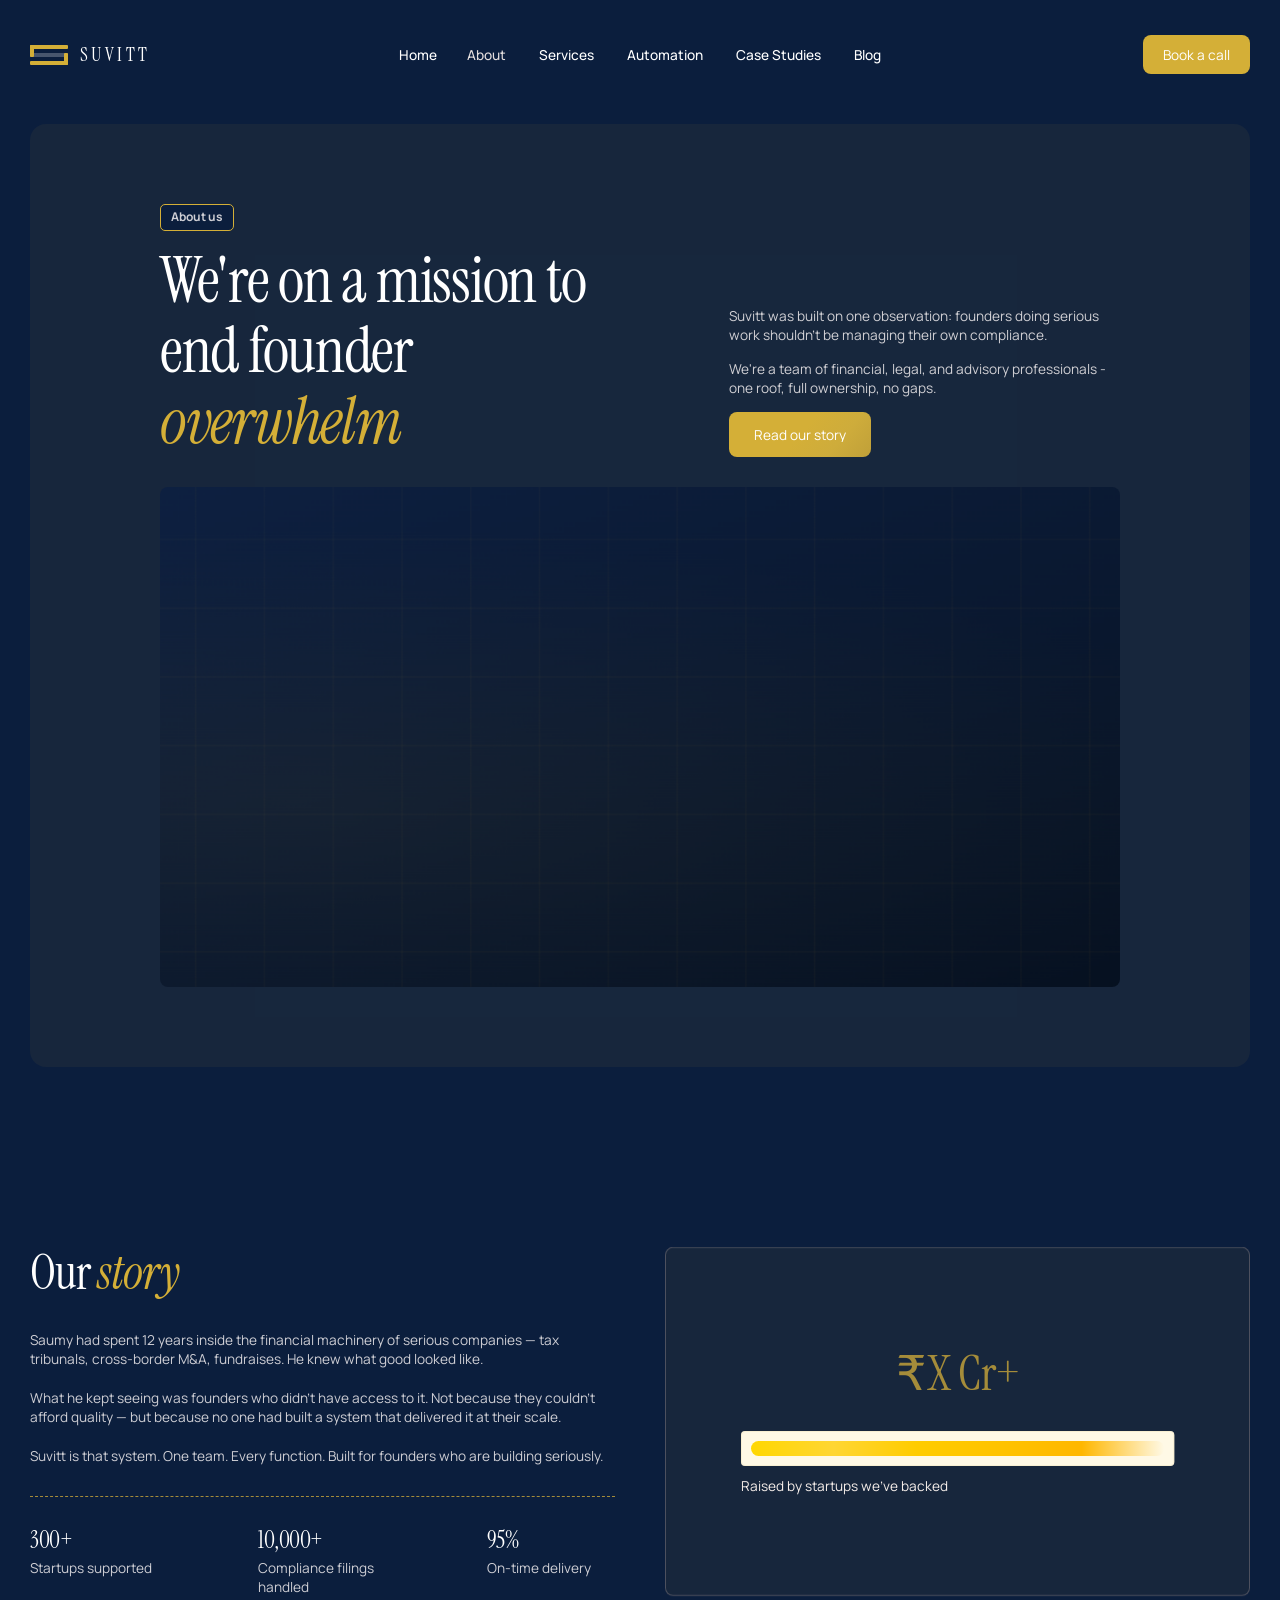
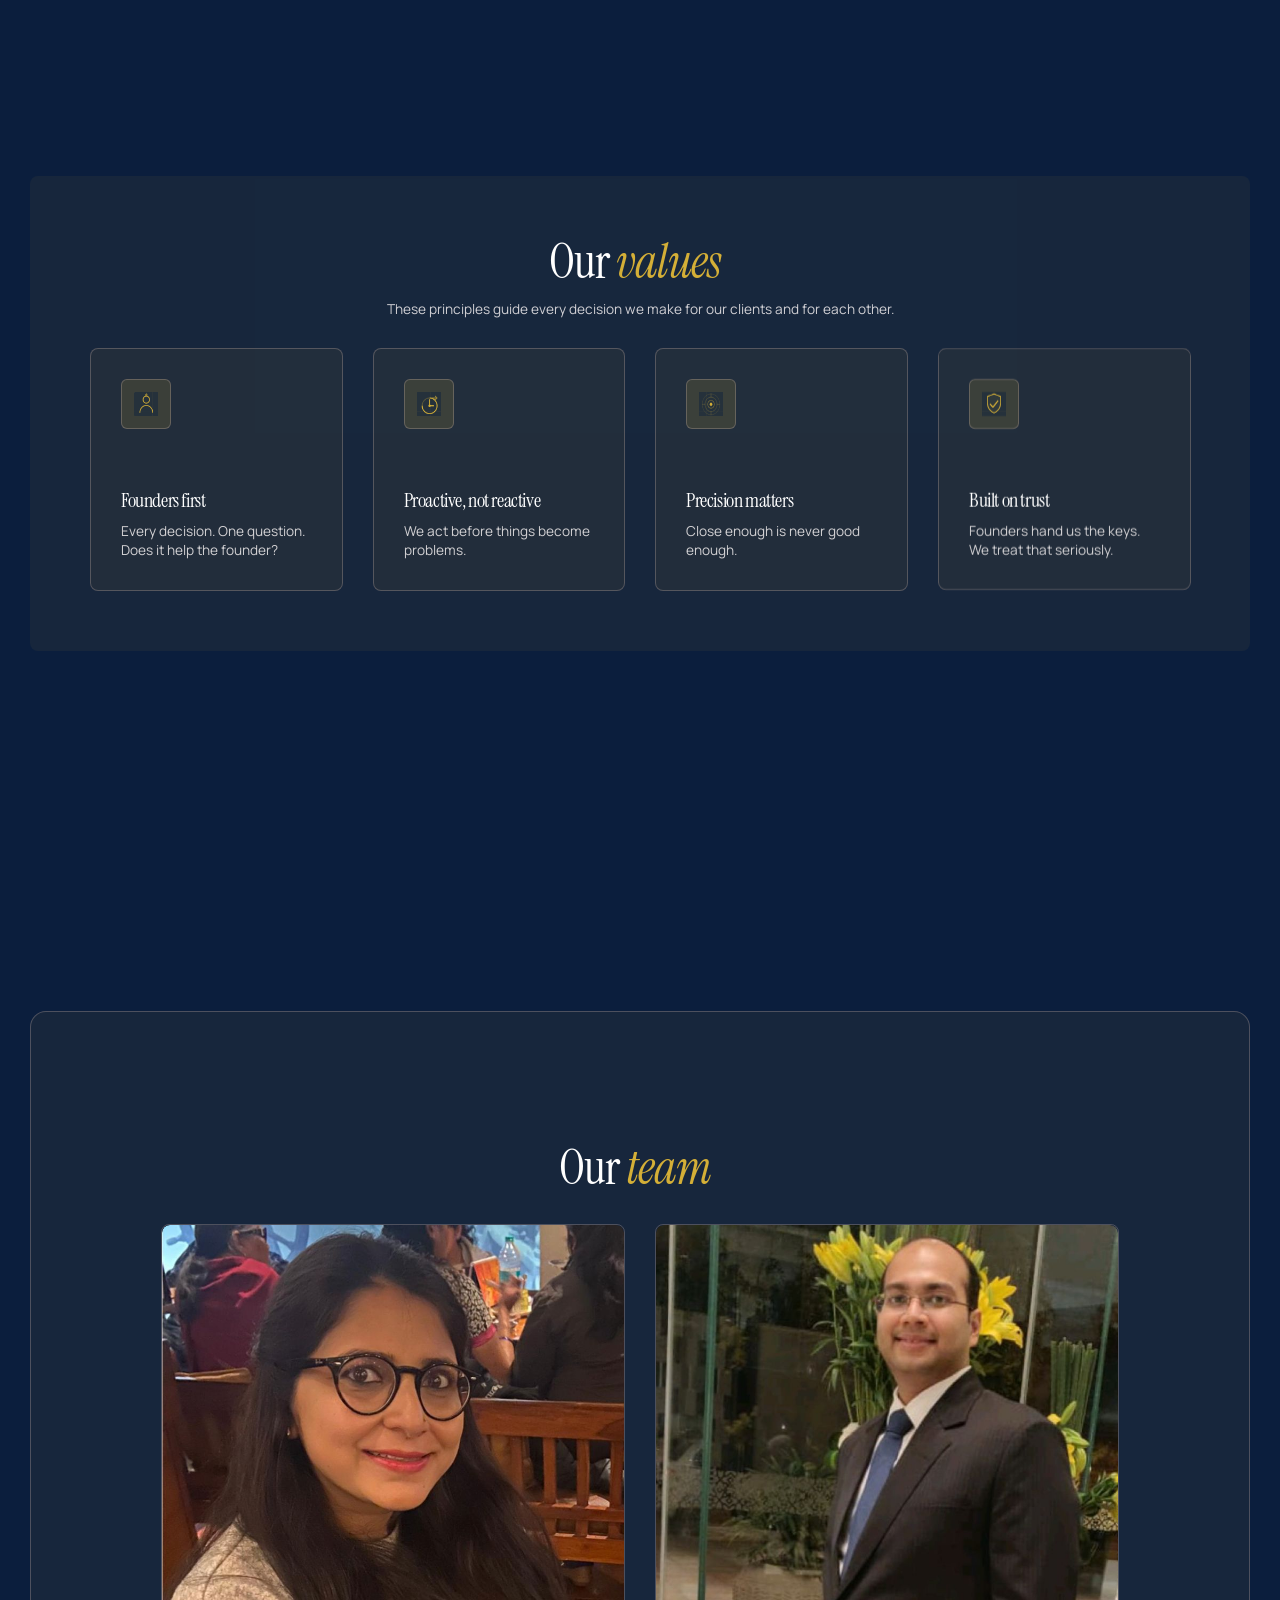
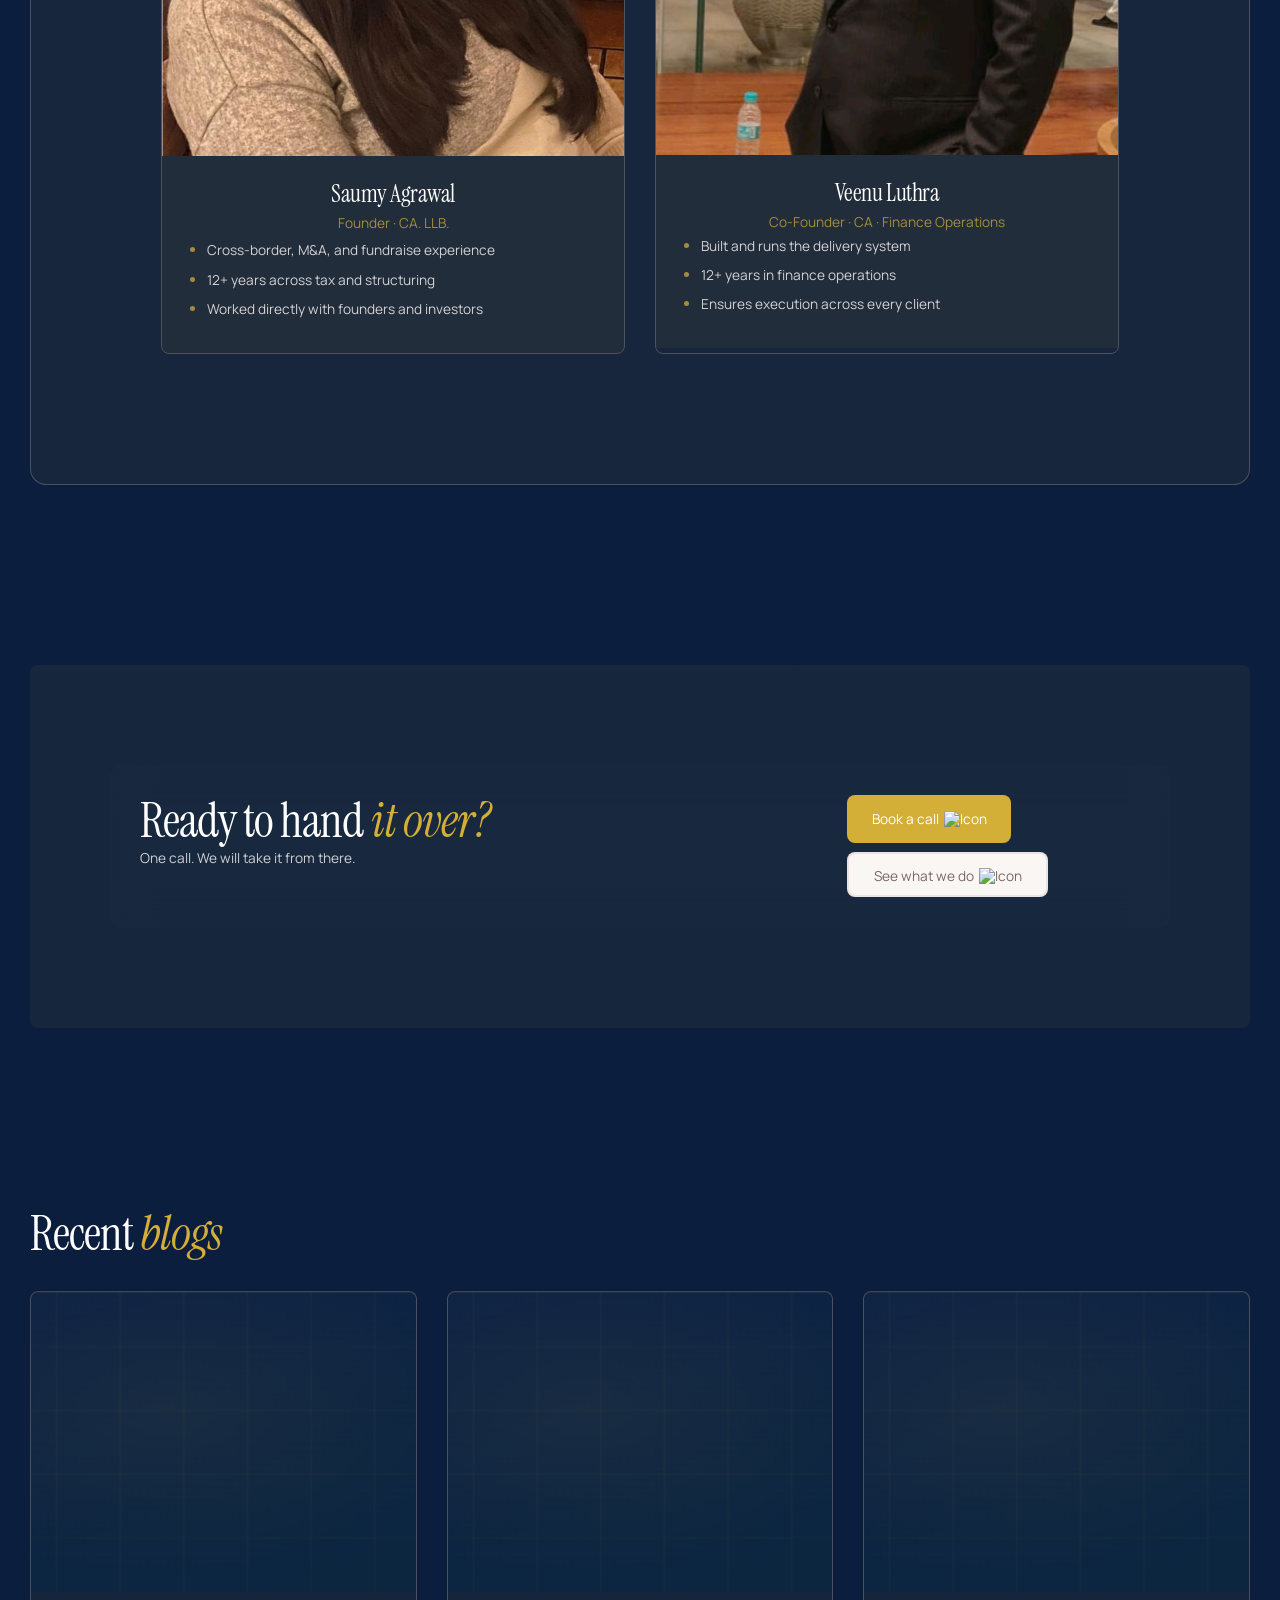
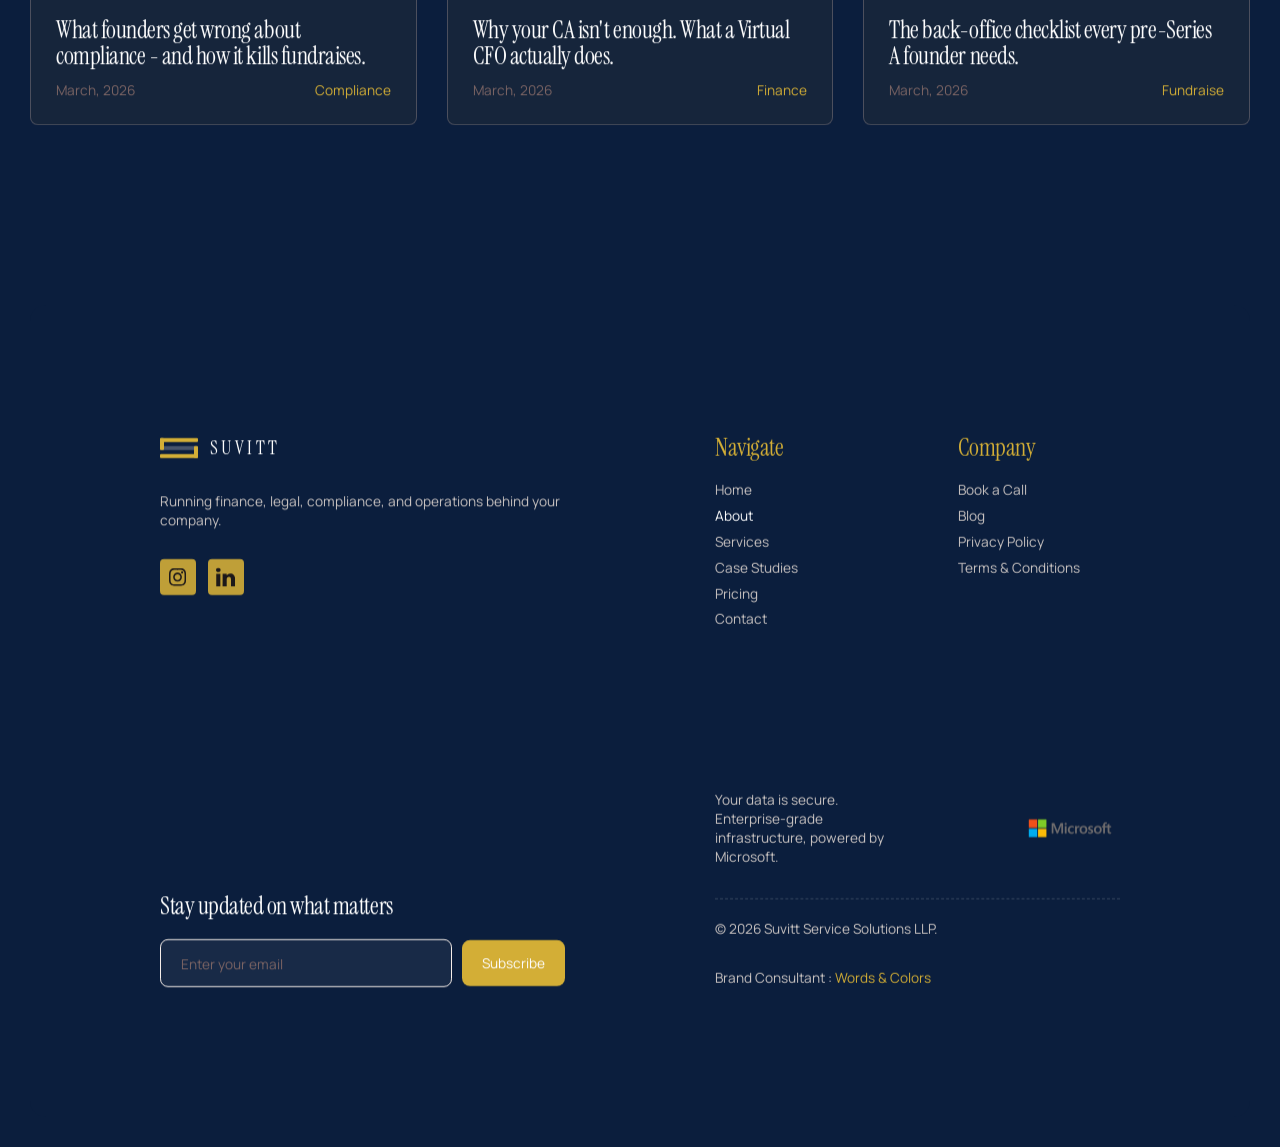
==== commit 4c2e8ea4: "update" ====
--- a/About.html
+++ b/About.html
@@ -60,48 +60,28 @@
              <nav
             role="navigation"
             id="w-node-e6ff9f79-f479-fa42-6f69-a3df18a8ef41-18a8ef3c"
-            class="nav-menu w-nav-menu"><a
+            class="nav-menu w-nav-menu">
+            <a
+              href="index.html"
+              class="nav-link w-nav-link"
+              style="max-width: 1460px;">Home</a><a
               href="About.html"
               class="nav-link w-nav-link"
-              style="max-width: 1460px;">About</a><div data-hover="true"
-              data-delay="0" data-w-id="e6ff9f79-f479-fa42-6f69-a3df18a8ef4a"
-              class="dropdown w-dropdown" style="max-width: 1460px;"><div
-                class="dropdown-toggle nav-link w-dropdown-toggle"
-                id="w-dropdown-toggle-0" aria-controls="w-dropdown-list-0"
-                aria-haspopup="menu" aria-expanded="false" role="button"
-                tabindex="0"><div class="dropdown-icon w-icon-dropdown-toggle"
-                  aria-hidden="true"></div><div>Pages</div></div><nav
-                class="dropdown-list w-dropdown-list" id="w-dropdown-list-0"
-                aria-labelledby="w-dropdown-toggle-0"
-                style="transform: translate3d(0px, 20px, 0px) scale3d(1, 1, 1) rotateX(0deg) rotateY(0deg) rotateZ(0deg) skew(0deg, 0deg); transform-style: preserve-3d; opacity: 0;"><div
-                  class="dropdown-link-list"><a
-                    href="index.html" aria-current="page"
-                    class="dropdown-link w-dropdown-link w--current"
-                    tabindex="0">Home </a><a
-                    href="About.html"
-                    class="dropdown-link w-dropdown-link"
-                    tabindex="0">About</a><a
-                    href="Services.html"
-                    class="dropdown-link w-dropdown-link"
-                    tabindex="0">Services</a><a
-                    href="case_studies.html"
-                    class="dropdown-link w-dropdown-link" tabindex="0">Case
+              style="max-width: 1460px;">About</a>
+              <a
+              href="Services.html"
+              class="nav-link w-nav-link"
+              style="max-width: 1460px;">Services</a>
+               <a
+              href="Automation.html"
+              class="nav-link w-nav-link"
+              style="max-width: 1460px;">Automation</a>
+              <a
+              href="contact_us.html"
+              class="nav-link w-nav-link"
+              style="max-width: 1460px;">Case
                     Studies</a>
-                     <a
-                    href="Automation.html"
-                    class="dropdown-link w-dropdown-link" tabindex="0">Automation</a><a href="#"
-                    class="dropdown-link w-dropdown-link"
-                    tabindex="0">Pricing</a><a
-                    href="contact_us.html"
-                    class="dropdown-link w-dropdown-link"
-                    tabindex="0">Contact</a><a
-                    href="#"
-                    class="dropdown-link w-dropdown-link" tabindex="0">Request a
-                    Demo</a><a href="#"
-                    class="dropdown-link w-dropdown-link" tabindex="0"></a><a
-                    href="#"
-                    class="dropdown-link w-dropdown-link" tabindex="0">Privacy
-                    Policy</a></div></nav></div><a
+             <a
               href="#"
               class="nav-link w-nav-link"
               style="max-width: 1460px;">Blog</a></nav>
@@ -110,7 +90,7 @@
             class="right-nav"><div class="nav-button-wrap"><a
                 data-wf--button-black--variant="button-small"
                 data-w-id="1d99e6f0-b224-2789-7f0c-2e7942cac3b7"
-                href="#"
+                href="contact_us.html"
                 class="button-black w-variant-ac4eae85-0fe9-cd4a-1101-c20b73aa28c3 w-inline-block"><div
                   class="button-text-wrap"><div class="button-black-text _01"
                     style="transform: translate3d(0px, 0%, 0px) scale3d(1, 1, 1) rotateX(0deg) rotateY(0deg) rotateZ(0deg) skew(0deg, 0deg); transform-style: preserve-3d;">Book
@@ -135,7 +115,9 @@
                             id="w-node-_1f584c17-d285-30a1-1a67-37c482b90119-a5bc6590"
                             data-w-id="1f584c17-d285-30a1-1a67-37c482b90119"
                             style="opacity:0" class="about-hero-right"><p
-                                class="about-hero-description">Most founders have a CA, a CS, and a lawyer. None of them talk to each other. Saumy built Suvitt to fix exactly that — one team, full ownership, nothing that falls through the gap.</p><div
+                                class="about-hero-description">Suvitt was built on one observation: founders doing serious work shouldn't be managing their own compliance.</p>
+                                <p   class="about-hero-description">We're a team of financial, legal, and advisory professionals - one roof, full ownership, no gaps.</p>
+                                <div
                                 class="about-button-inline"><a
                                     data-wf--button-primary--variant="button-primary"
                                     data-w-id="a76df201-76a4-d501-e79f-ee30d93fa538"
@@ -262,7 +244,7 @@
                                 data-w-id="bf535db3-298f-5355-e5b0-e11a0802d042"
                                 class="team-item"><div
                                     class="team-image-wrap"><img
-                                        src="./suvitt/team1.png"
+                                        src="./suvitt/saumy.jpeg"
                                         loading="lazy" alt="Team Image"
                                         class="team-image" /><div
                                         class="team-social-wrap"><a
@@ -293,7 +275,7 @@
                                 data-w-id="bf535db3-298f-5355-e5b0-e11a0802d042"
                                 class="team-item"><div
                                     class="team-image-wrap"><img
-                                        src="./suvitt/team2.png"
+                                        src="./suvitt/venu.jpeg"
                                         loading="lazy" alt="Team Image"
                                         class="team-image" /><div
                                         class="team-social-wrap"><a
@@ -326,7 +308,7 @@
                         <div>
                                   <h2
                             class="cta-title">Ready to 
-hand it over?</h2>
+hand  <em role="text" class="text-linear">it over?</em></h2>
                               <p
                                 class="">One call. We will take it from there.</p>
                         </div>
@@ -418,7 +400,7 @@
                                             class="blog-date">March,
                                             2026</div><div
                                             class="blog-category"style="color:#d4af37;">Fundraise </div></div></div></a></div></div></div></div></section>
-                                             <footer
+                                              <footer
       id="footer" class="footer"><div class="container-full w-container"><div
           class="footer-bg"><div class="w-layout-grid grid-footer"><div
               data-w-id="67c9a202-fa8a-3469-f652-71d54fb33f56"
@@ -438,7 +420,7 @@
               src="./suvitt/logo.png"
               loading="lazy" alt="Logo Dark" class="logo"> -->
             </a><p
-                  class="footer-description">The company behind your company.</p><div class="footer-social-inline"><a
+                  class="footer-description">Running finance, legal, compliance, and operations behind your company.</p><div class="footer-social-inline"><a
                     href="#" target="_blank"
                     class="footer-social-link w-inline-block"><img
                       src="./suvitt/69745d30b2ea97b14d8d93bf_icon-13.svg"
@@ -477,9 +459,8 @@
               class="footer-right-item"
               style="opacity: 1; transform: translate3d(0px, 0px, 0px) scale3d(1, 1, 1) rotateX(0deg) rotateY(0deg) rotateZ(0deg) skew(0deg, 0deg); transform-style: preserve-3d;"><div
                 class="w-layout-grid grid-footer-item">
-             <div
-                  class="footer-item"><h2 class="footer-title">Quick
-                    Links</h2><div class="footer-links"><a
+                <div
+                  class="footer-item"><h2 class="footer-title" style="color: #d4af37;">Navigate</h2><div class="footer-links"><a
                       href="index.html"
                       aria-current="page"
                       class="footer-link w--current">Home</a><a
@@ -494,9 +475,9 @@
                       href="contact_us.html"
                       class="footer-link">Contact</a></div></div>
                       <div
-                  class="footer-item"><h2 class="footer-title">Company</h2><div
+                  class="footer-item"><h2 class="footer-title" style="color: #d4af37;">Company</h2><div
                     class="footer-links"><a
-                      href="#"
+                      href="contact_us.html"
                       class="footer-link">Book a Call</a><a
                       href="#"
                       class="footer-link">Blog </a><a
@@ -518,7 +499,7 @@
                     class="text-gray-4">© 2026 Suvitt Service Solutions LLP. </div><p
                     class="footer-copyright">Brand Consultant : <a
                       href="http://wordsandcolors.com" target="_blank"
-                      class="copyright-link" style="color: white;">Words & Colors </a> </p></div></div></div></div></div></div></footer>
+                      class="copyright-link" style="color:#d4af37;">Words & Colors </a> </p></div></div></div></div></div></div></footer>
                      <script
     src="./suvitt/jquery-3.5.1.min.dc5e7f18c8.js.download"
     type="text/javascript"
--- a/suvitt/style.css
+++ b/suvitt/style.css
@@ -2176,7 +2176,7 @@
   --_color---body-bg: var(--color--gray-7);
   --_typography---font-family--body: "Manrope", serif;
   --_color---body-text: var(--color--gray-1);
-  --_typography---body--body-md: 1rem;
+  --_typography---body--body-md: .855rem;
   --_typography---body--line-height-4: 1.4em;
   --_typography---body--font-weight-400: 400;
   --_typography---font-family--heading: "Instrument Serif", serif;
@@ -2264,7 +2264,7 @@
   --gap--gap-17: 100px;
   --gap--gap-18: 120px;
   --gap--gap-2: 5px;
-  --_typography---heading-md: 4.2rem;
+  --_typography---heading-md: 4rem;
   --_typography---body--line-height-1: 1em;
   --color--gray-2-15: #cbb3ab26;
   --color--primary-7: #2bb673;
@@ -2438,7 +2438,7 @@
 body {
   background-color: var(--_color---body-bg);
   font-family: var(--_typography---font-family--body);
-  color: var(--_color---body-text);
+  color: rgba(255, 250, 250, 0.801);
   font-size: var(--_typography---body--body-md);
   line-height: var(--_typography---body--line-height-4);
   font-weight: var(--_typography---body--font-weight-400);
@@ -2512,7 +2512,7 @@
 
 p {
   font-family: var(--_typography---font-family--body);
-  color: var(--_color---body-text);
+  color:  rgba(255, 250, 250, 0.801);
   font-size: var(--_typography---body--body-md);
   line-height: var(--_typography---body--line-height-4);
   font-weight: var(--_typography---body--font-weight-400);
@@ -3856,7 +3856,7 @@
 .inventory-icon-round {
   border: 1px solid var(--color--gray-2-30);
   border-radius: var(--border-radius--xs);
-  background: #c0a039;
+  background: rgba(220, 80, 60, 0.12);
   font-size: var(--_typography---body--body-lg);
   flex-flow: column;
   flex: none;
@@ -3867,11 +3867,11 @@
   height: 35px;
   margin-top: .1rem;
   display: flex;
-  color: black;
+  color: rgba(220, 100, 80, 0.7);
 }
 
 .inventory-icon-round:where(.w-variant-4a2b762f-ecb7-4027-629e-411760215dea) {
-  background-color: var(--color--gray-4);
+  background-color: rgba(212, 175, 55, 0.1);
 }
 
 .inventory-number {
@@ -3899,7 +3899,7 @@
 }
 
 .inventory-divider {
-  border-bottom: 1px dashed var(--color--black-20);
+  border-bottom: 1px dashed var(--color--white-20);
 }
 
 .inventory-divider.one {
@@ -4484,7 +4484,7 @@
 .testimonial-right-arrow {
   border: 1px solid var(--color--white-20);
   border-radius: var(--border-radius--md);
-  background-color: var(--color--white-20);
+  background-color: #12121233;
   flex-flow: column;
   justify-content: center;
   align-items: center;
@@ -4502,7 +4502,7 @@
 .testimonial-left-arrow {
   border: 1px solid var(--color--gray-2-15);
   border-radius: var(--border-radius--md);
-  background-color: var(--color--white-20);
+  background-color: #12121233;
   flex-flow: column;
   justify-content: center;
   align-items: center;
@@ -5734,13 +5734,14 @@
 }
 
 .contact-link {
-  border-bottom: 1px dotted #000;
+  border-bottom: 1px dotted #d1cccc13;
   text-decoration: none;
   transition-property: all;
+  color: rgba(255, 255, 255, 0.87);
 }
 
 .contact-link:hover {
-  color: var(--color--black);
+  color: rgba(255, 255, 255, 0.836);
 }
 
 .contact-hero-bottom {
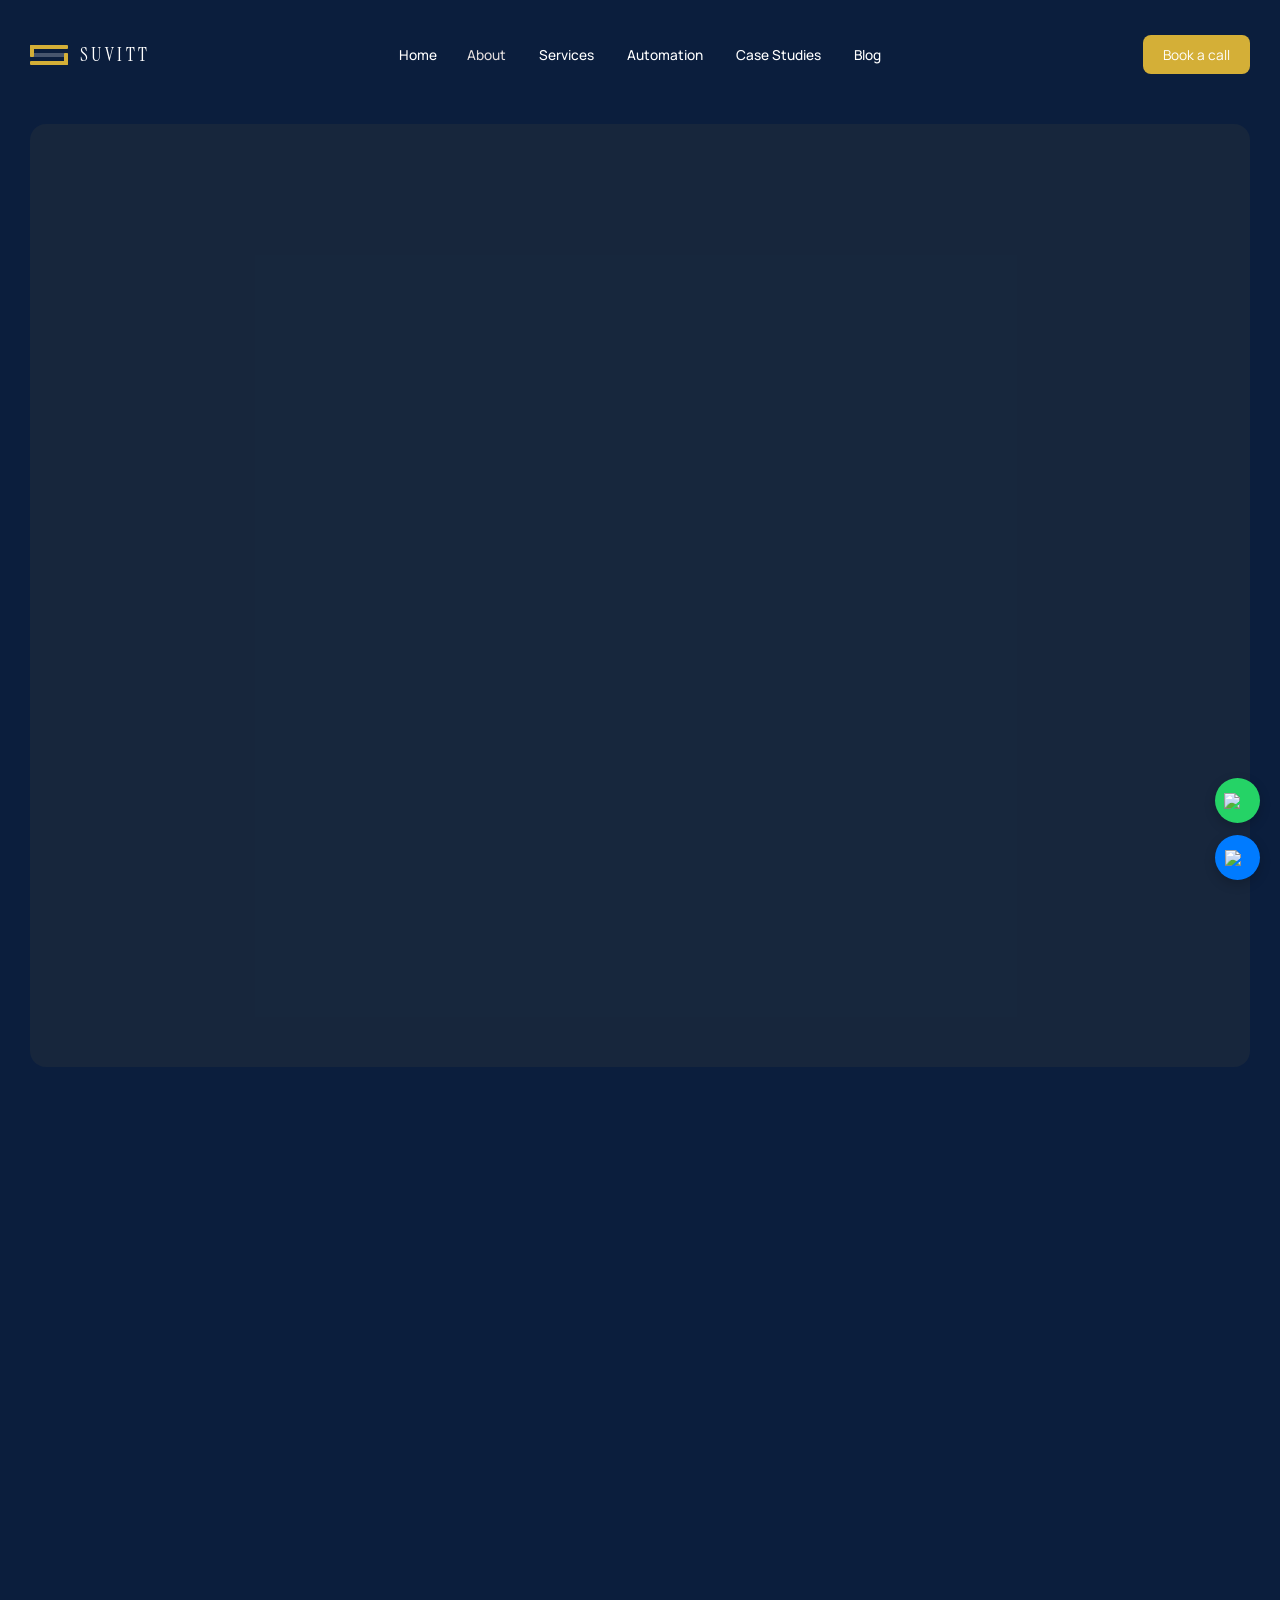
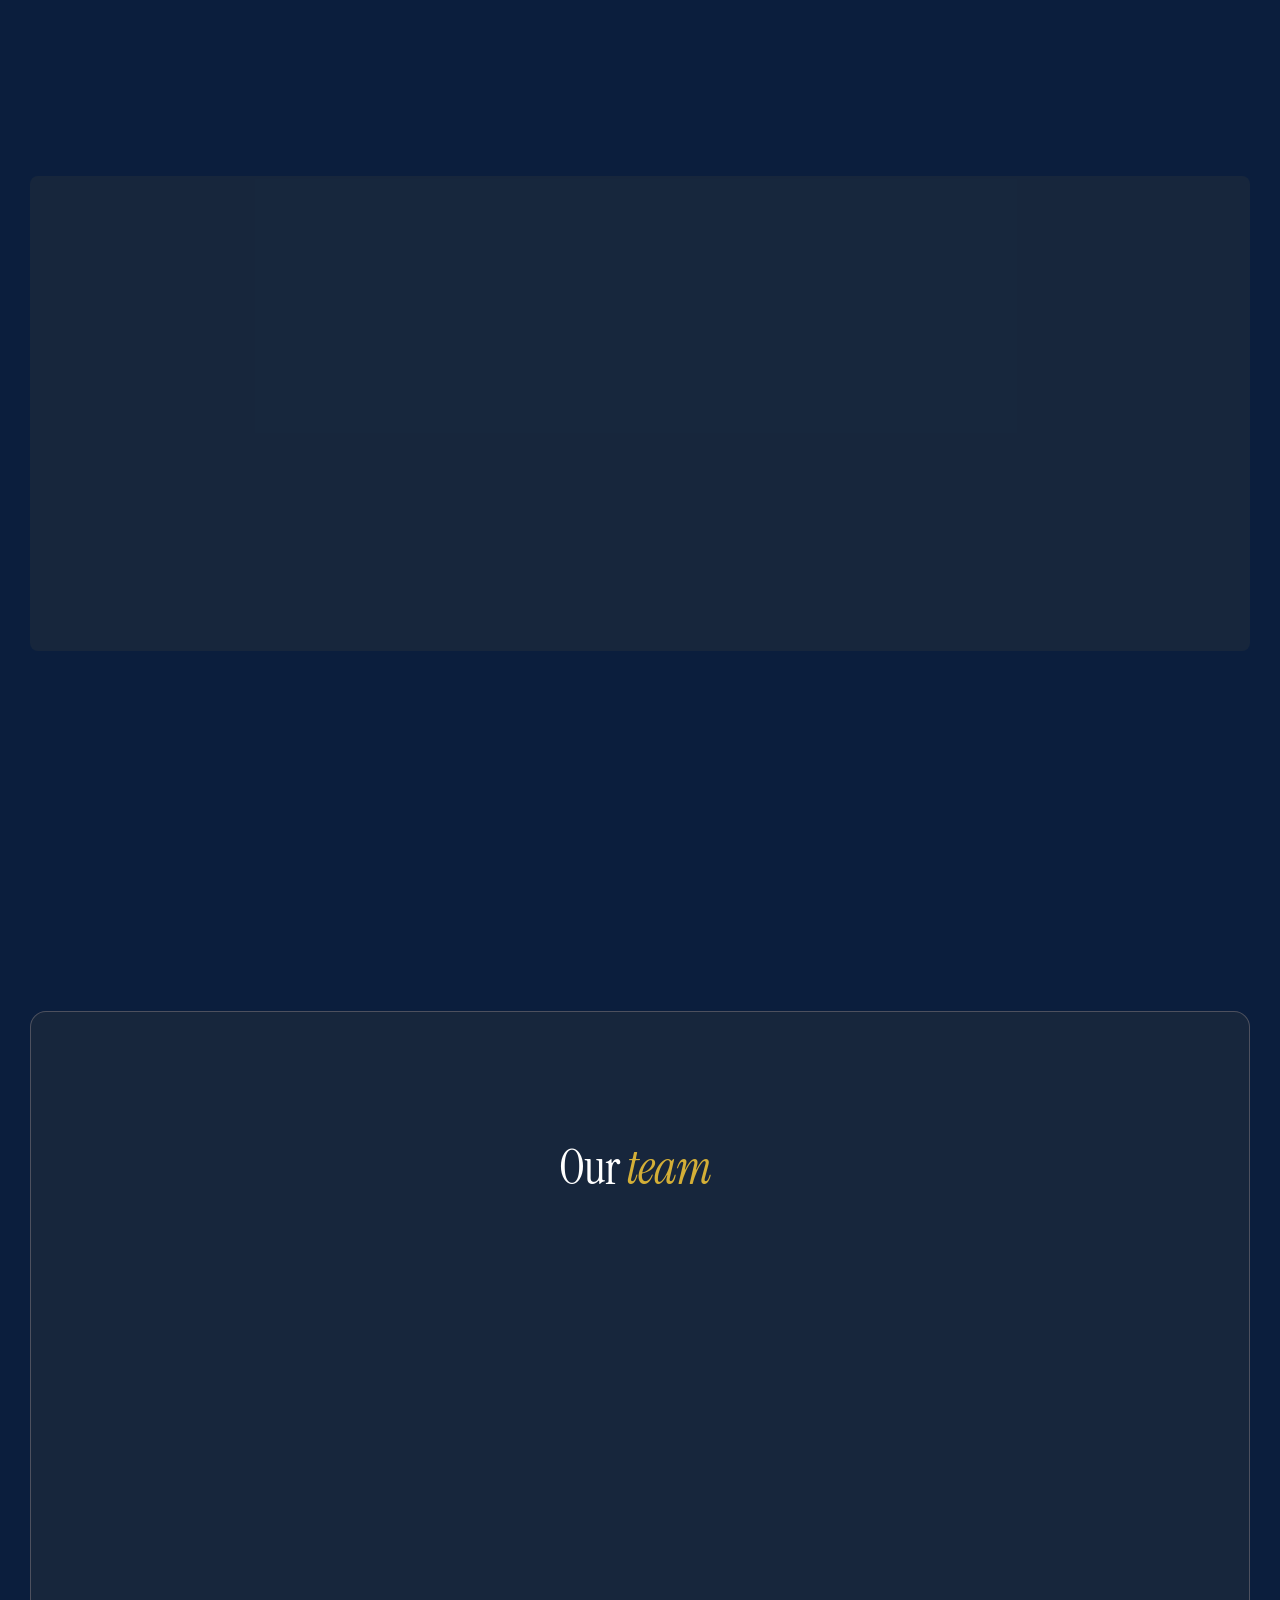
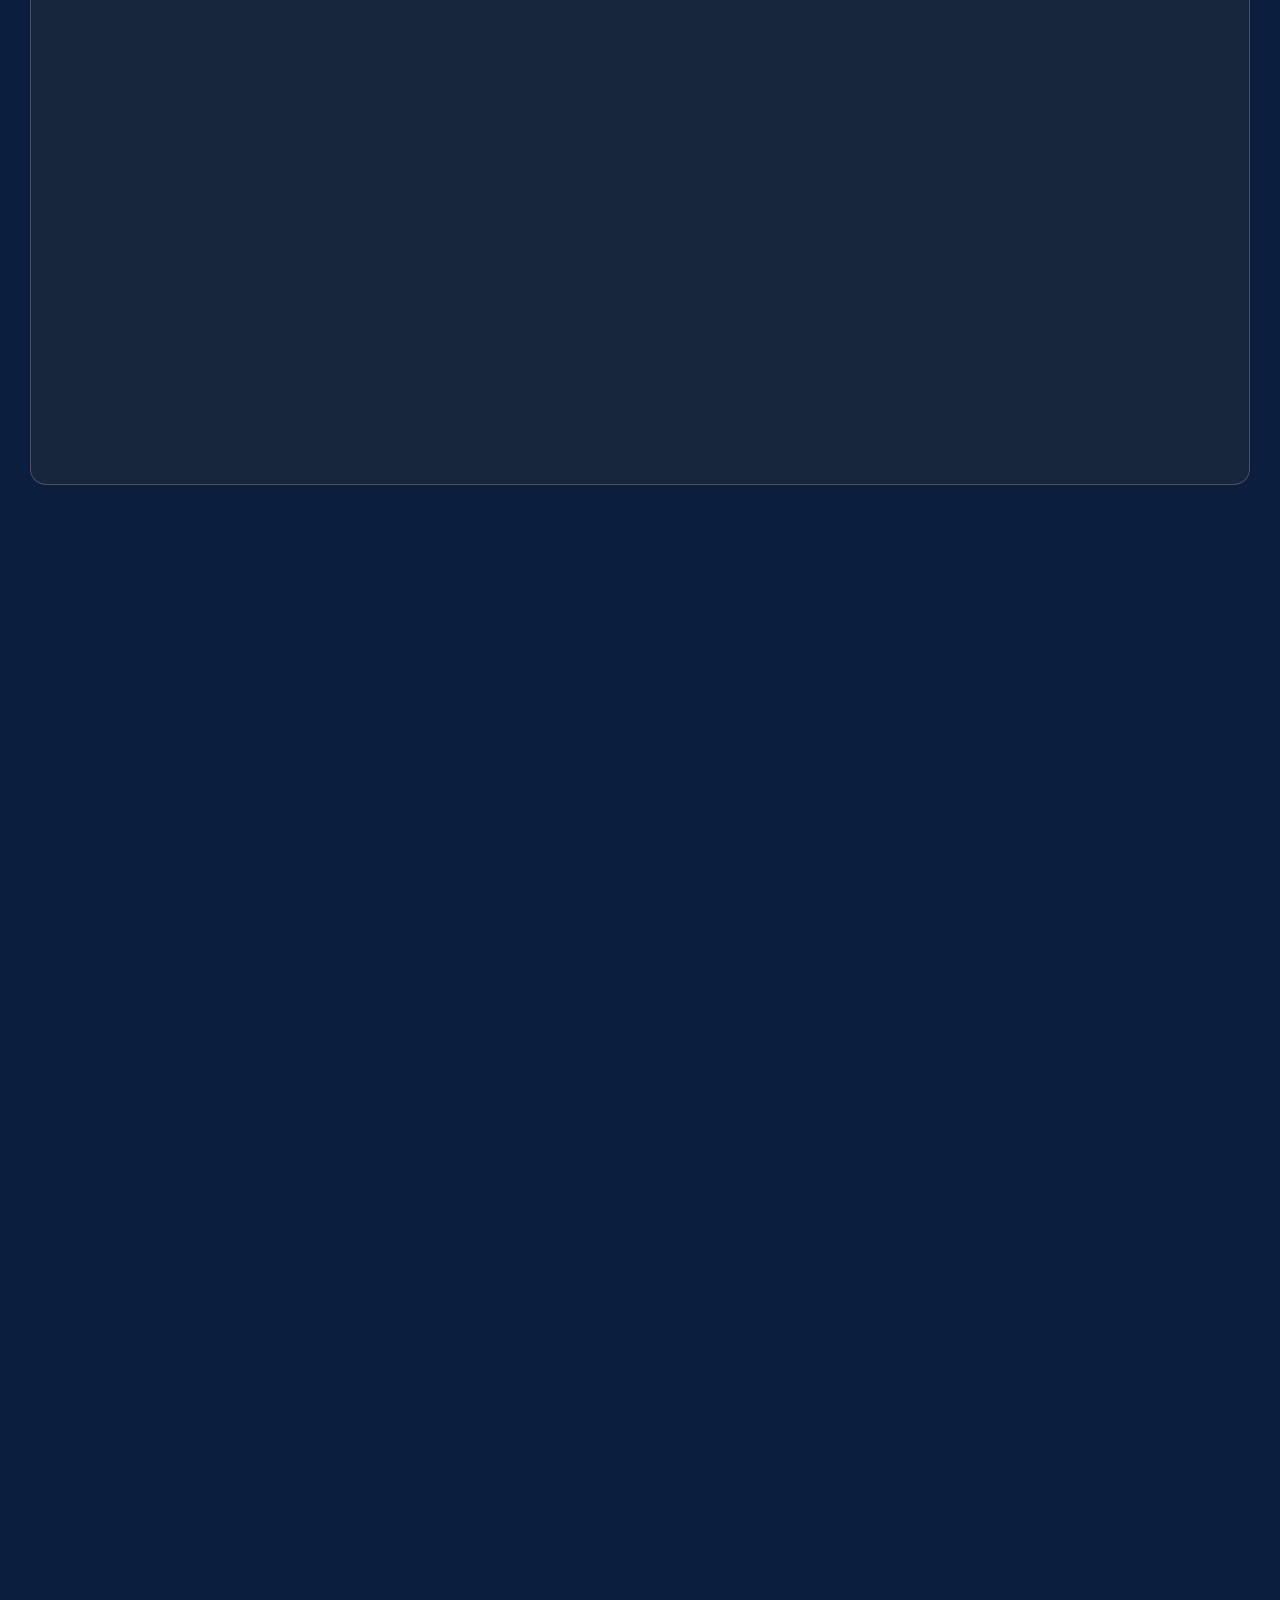
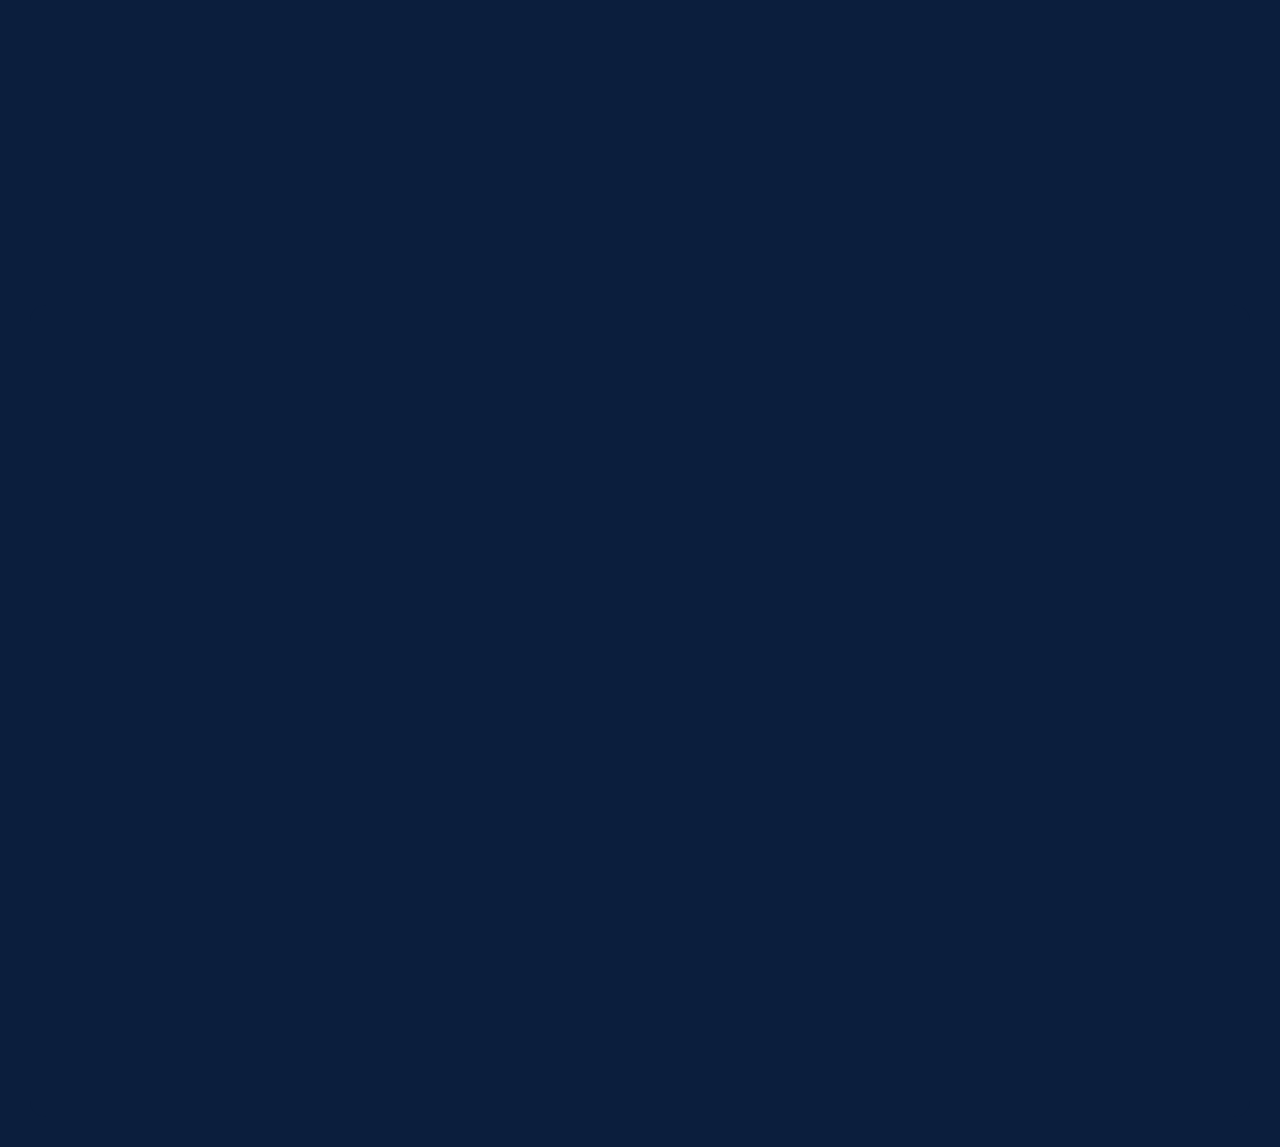
==== commit c130a60d: "update" ====
--- a/About.html
+++ b/About.html
@@ -121,7 +121,7 @@
                                 class="about-button-inline"><a
                                     data-wf--button-primary--variant="button-primary"
                                     data-w-id="a76df201-76a4-d501-e79f-ee30d93fa538"
-                                    href="#"
+                                    href="#Story-Section"
                                     class="button-primary w-inline-block"><div
                                         class="button-text-wrap"><div
                                             class="button-black-text _01">Read our story</div><div
@@ -317,7 +317,7 @@
                                 <div
                                 class="cta-button-inline"><a
                                     data-w-id="5560abde-5b52-a03d-ba65-a2f636c7b966"
-                                    href="#"
+                                    href="contact_us.html"
                                     class="button-black w-inline-block"><div
                                         class="button-text-wrap"><div
                                             class="button-black-icon _01"><div>Book a call</div><img
@@ -330,7 +330,7 @@
                                                 class="button-right-arrow" /></div></div></a><a
                                     data-wf--button-gray--variant="button-gray-icon"
                                     data-w-id="046bce7a-ef60-29c0-7b0f-3907bccd5015"
-                                    href="#"
+                                    href="index.html#cover"
                                     class="button-gray w-inline-block"><div
                                         class="button-text-wrap"><div
                                             class="button-gray-icon _01"><div>See what we do</div><img
@@ -500,6 +500,68 @@
                     class="footer-copyright">Brand Consultant : <a
                       href="http://wordsandcolors.com" target="_blank"
                       class="copyright-link" style="color:#d4af37;">Words & Colors </a> </p></div></div></div></div></div></div></footer>
+                      <!-- FLOATING CHAT BUTTONS -->
+<div style="position:fixed; bottom:20px; right:20px; z-index:9999; display:flex; flex-direction:column; gap:12px;">
+
+  <!-- WhatsApp Button (with pop animation) -->
+  <a href="https://wa.me/918130611815?text=Hi" target="_blank"
+     style="
+       width:45px;
+       height:45px;
+       background:#25D366;
+       border-radius:50%;
+       display:flex;
+       align-items:center;
+       justify-content:center;
+       box-shadow:0 4px 12px rgba(0,0,0,0.2);
+       text-decoration:none;
+       animation:whatsappPulse 1.8s infinite;
+     "
+     onmouseover="this.style.transform='scale(1.15)'"
+     onmouseout="this.style.transform='scale(1)'"
+  >
+    <img src="https://cdn-icons-png.flaticon.com/512/733/733585.png" width="28">
+  </a>
+
+  <!-- Call Button -->
+  <a href="tel:+918130611815"
+     style="
+       width:45px;
+       height:45px;
+       background:#007bff;
+       border-radius:50%;
+       display:flex;
+       align-items:center;
+       justify-content:center;
+       box-shadow:0 4px 12px rgba(0,0,0,0.2);
+       transition:0.3s;
+       text-decoration:none;
+     "
+     onmouseover="this.style.transform='scale(1.1)'"
+     onmouseout="this.style.transform='scale(1)'"
+  >
+    <img src="https://cdn-icons-png.flaticon.com/512/597/597177.png" width="26">
+  </a>
+
+</div>
+
+<!-- Animation CSS -->
+<style>
+@keyframes whatsappPulse {
+  0% {
+    transform: scale(1);
+    box-shadow: 0 0 0 0 rgba(37, 211, 102, 0.6);
+  }
+  70% {
+    transform: scale(1.08);
+    box-shadow: 0 0 0 10px rgba(37, 211, 102, 0);
+  }
+  100% {
+    transform: scale(1);
+    box-shadow: 0 0 0 0 rgba(37, 211, 102, 0);
+  }
+}
+</style>
                      <script
     src="./suvitt/jquery-3.5.1.min.dc5e7f18c8.js.download"
     type="text/javascript"
--- a/suvitt/style.css
+++ b/suvitt/style.css
@@ -8336,7 +8336,7 @@
     margin-right: .9375rem;
     padding-left: .9375rem;
     padding-right: .9375rem;
-        background-color: rgba(212, 175, 55, 0.06);
+        background-color: #0b1e3d;
   }
 
   .grid-nav {
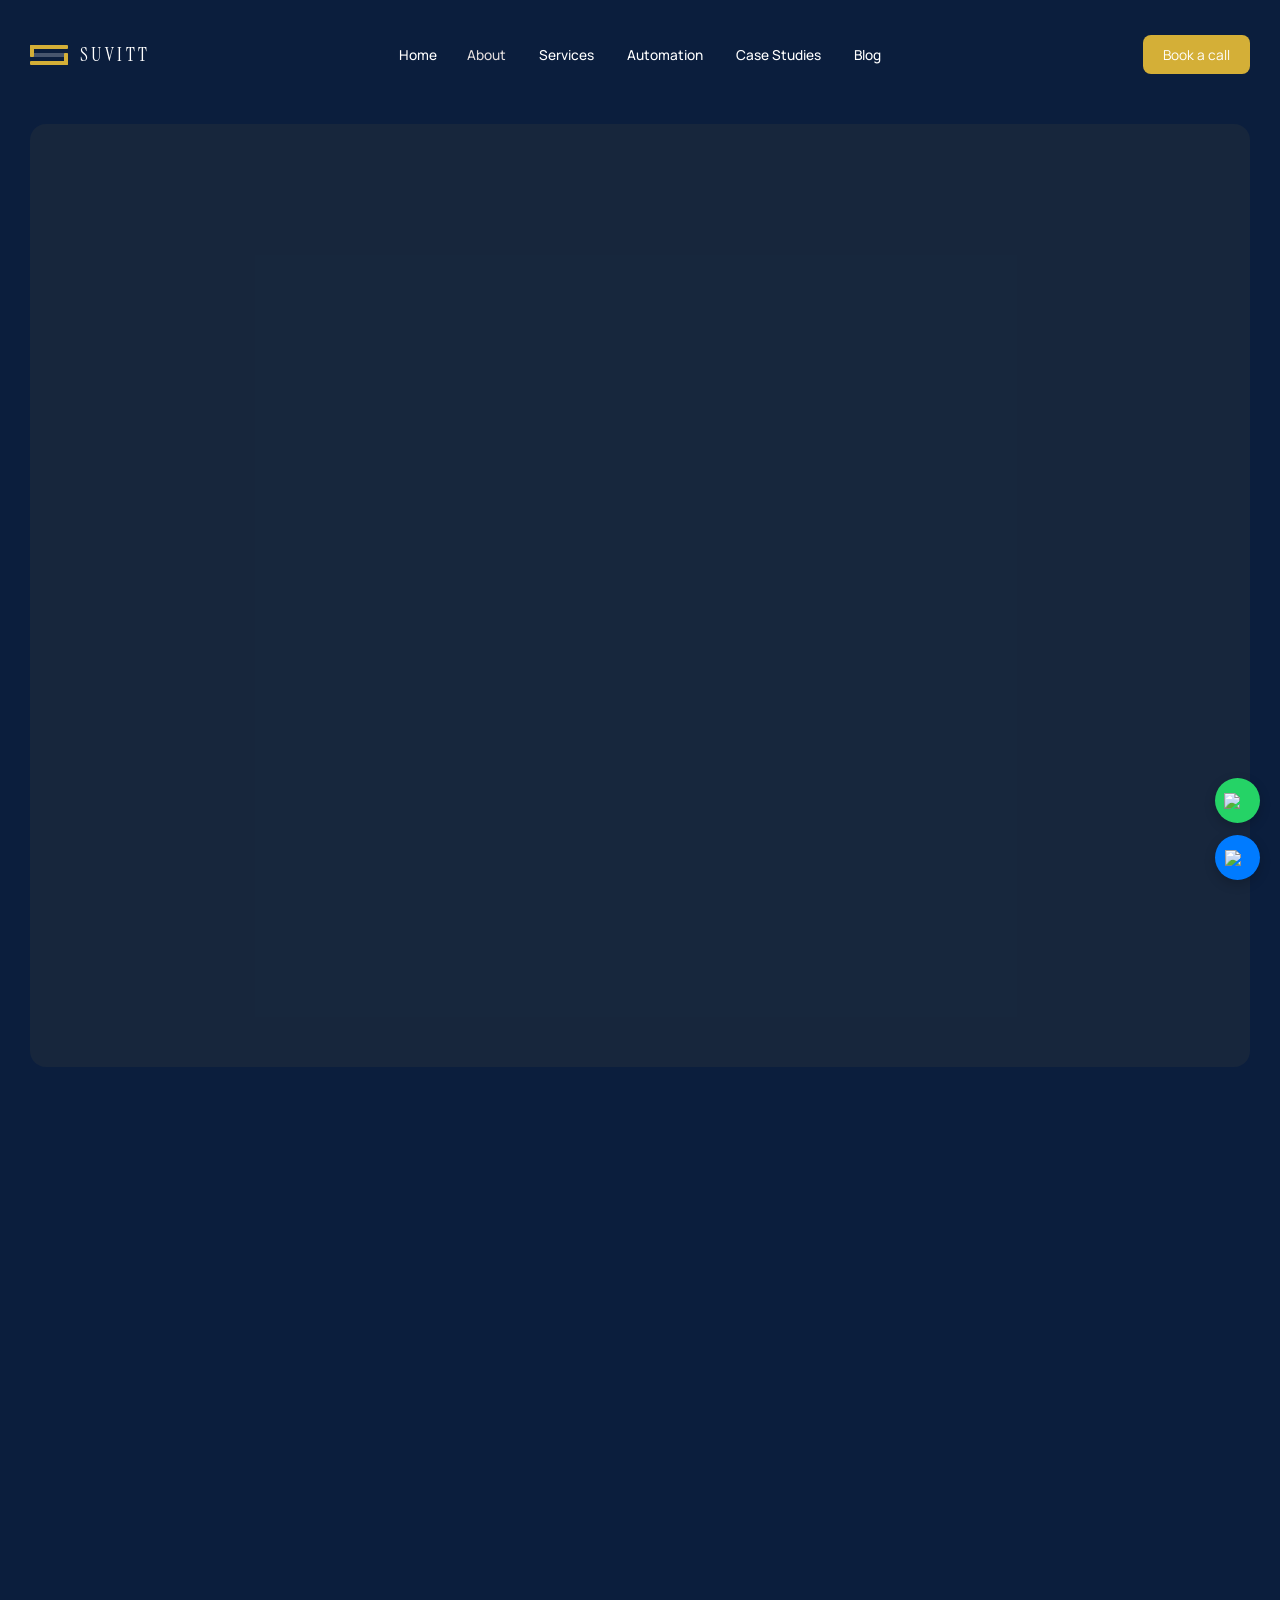
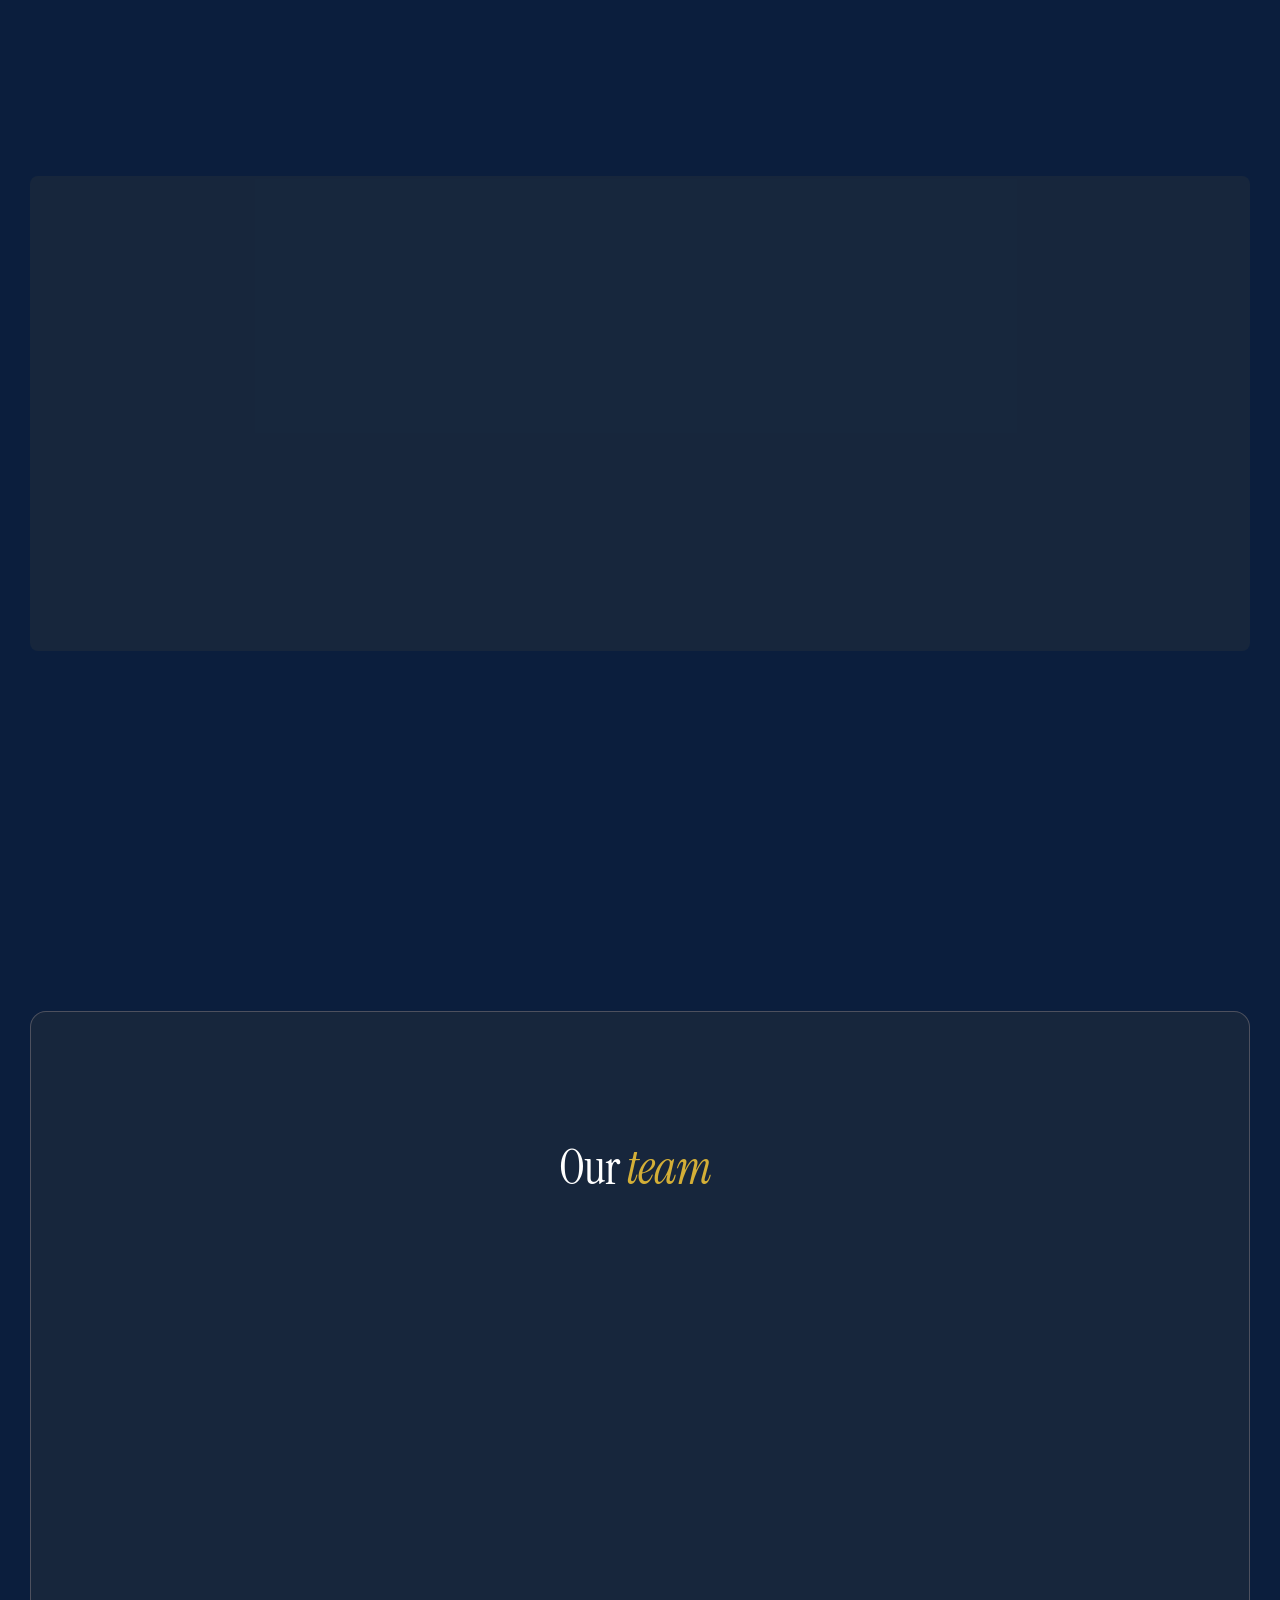
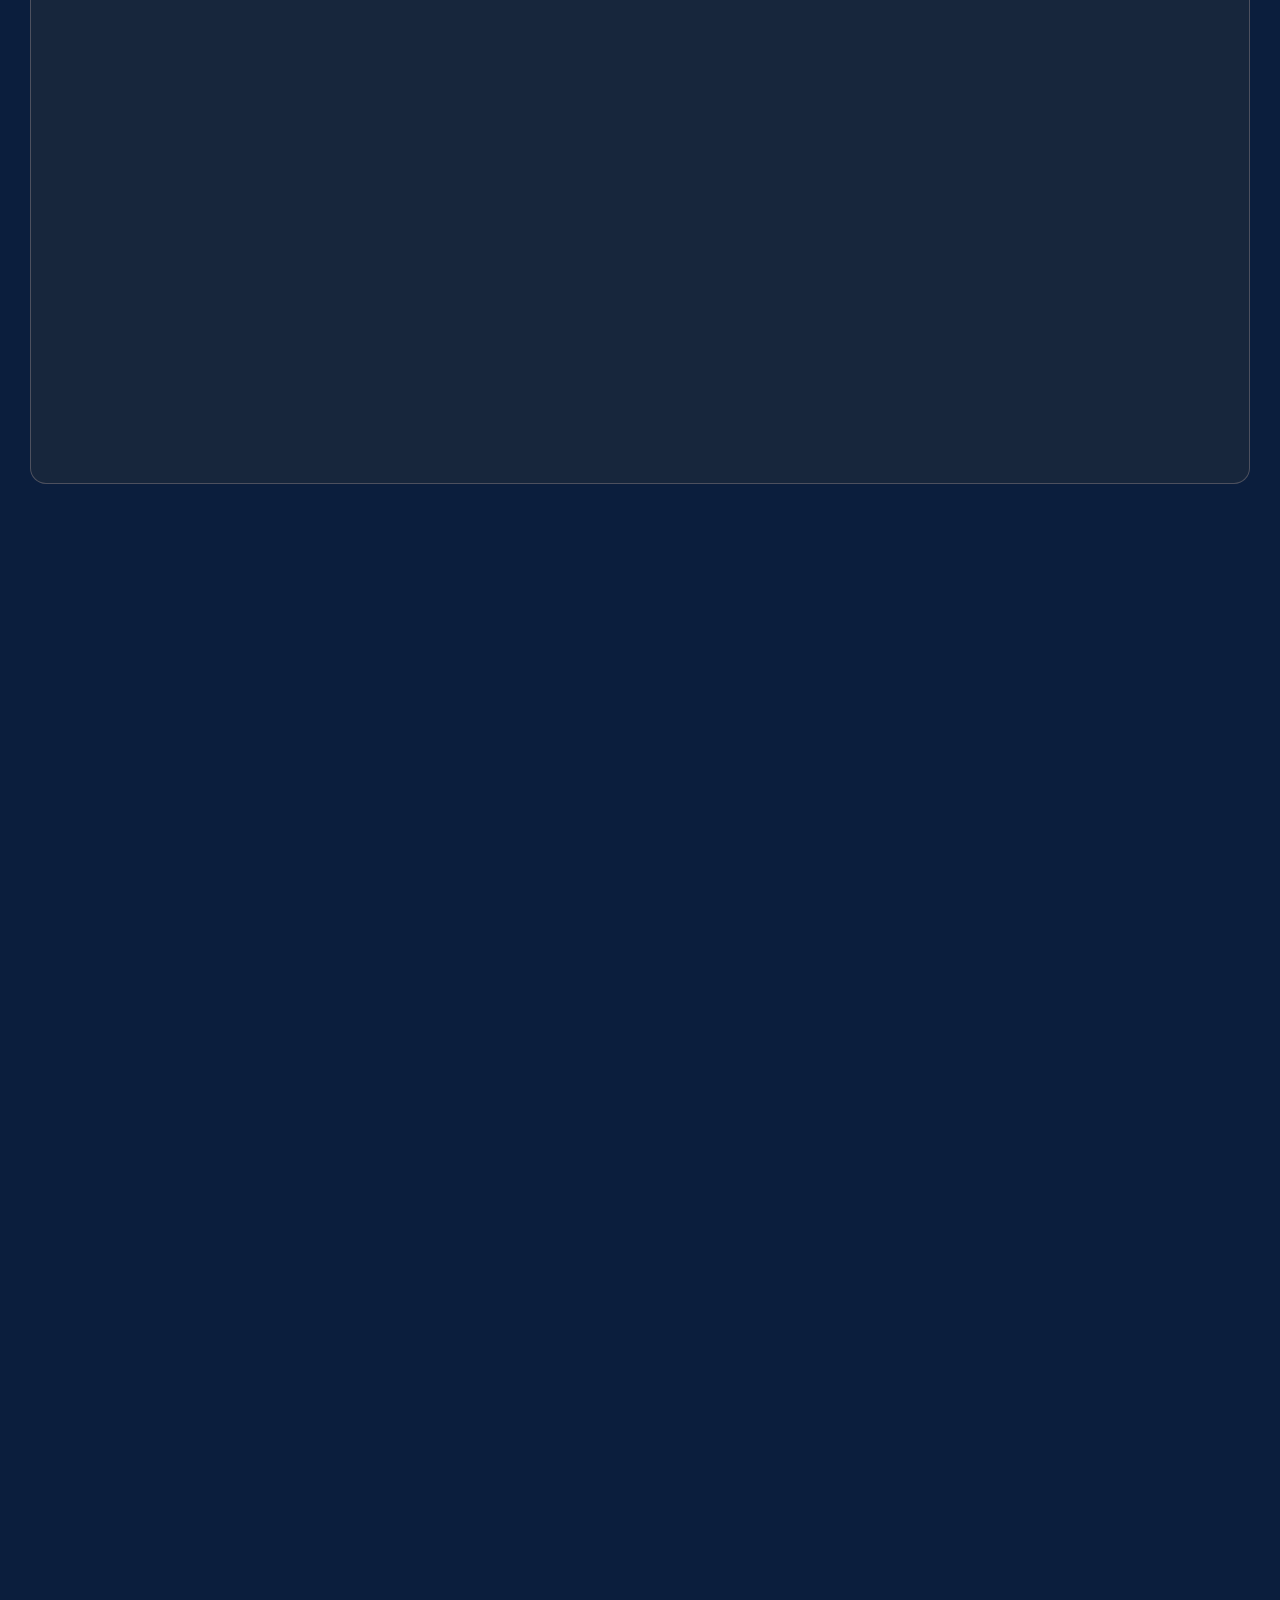
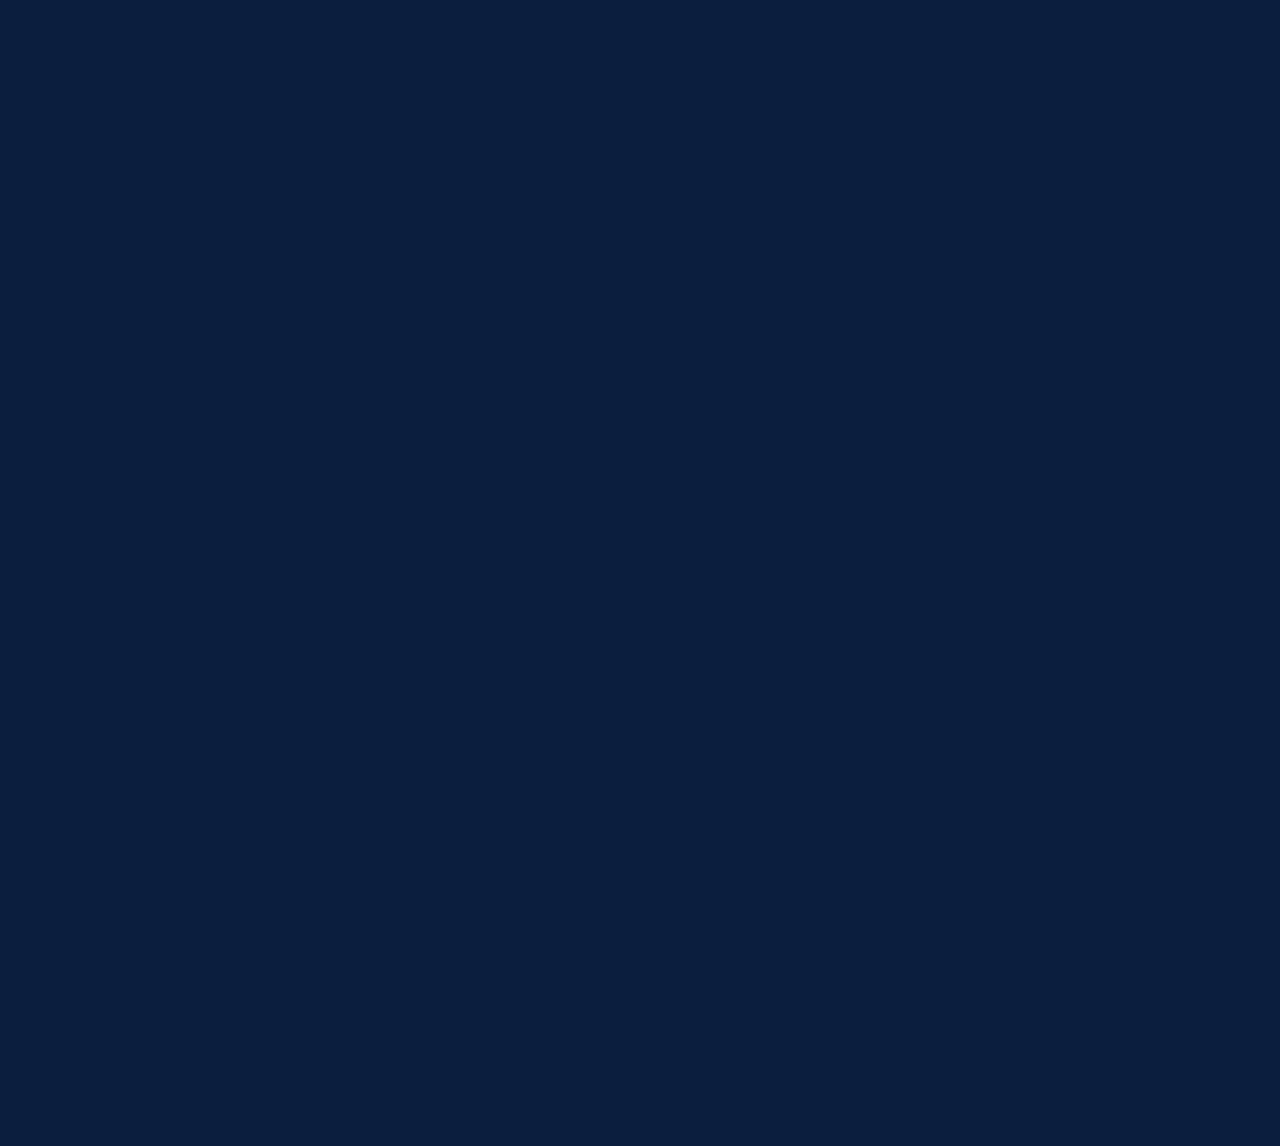
==== commit f98c2c52: "update" ====
--- a/About.html
+++ b/About.html
@@ -244,7 +244,7 @@
                                 data-w-id="bf535db3-298f-5355-e5b0-e11a0802d042"
                                 class="team-item"><div
                                     class="team-image-wrap"><img
-                                        src="./suvitt/saumy.jpeg"
+                                        src="./suvitt/venu.jpeg"
                                         loading="lazy" alt="Team Image"
                                         class="team-image" /><div
                                         class="team-social-wrap"><a
@@ -275,7 +275,7 @@
                                 data-w-id="bf535db3-298f-5355-e5b0-e11a0802d042"
                                 class="team-item"><div
                                     class="team-image-wrap"><img
-                                        src="./suvitt/venu.jpeg"
+                                        src="./suvitt/saumy.jpeg"
                                         loading="lazy" alt="Team Image"
                                         class="team-image" /><div
                                         class="team-social-wrap"><a
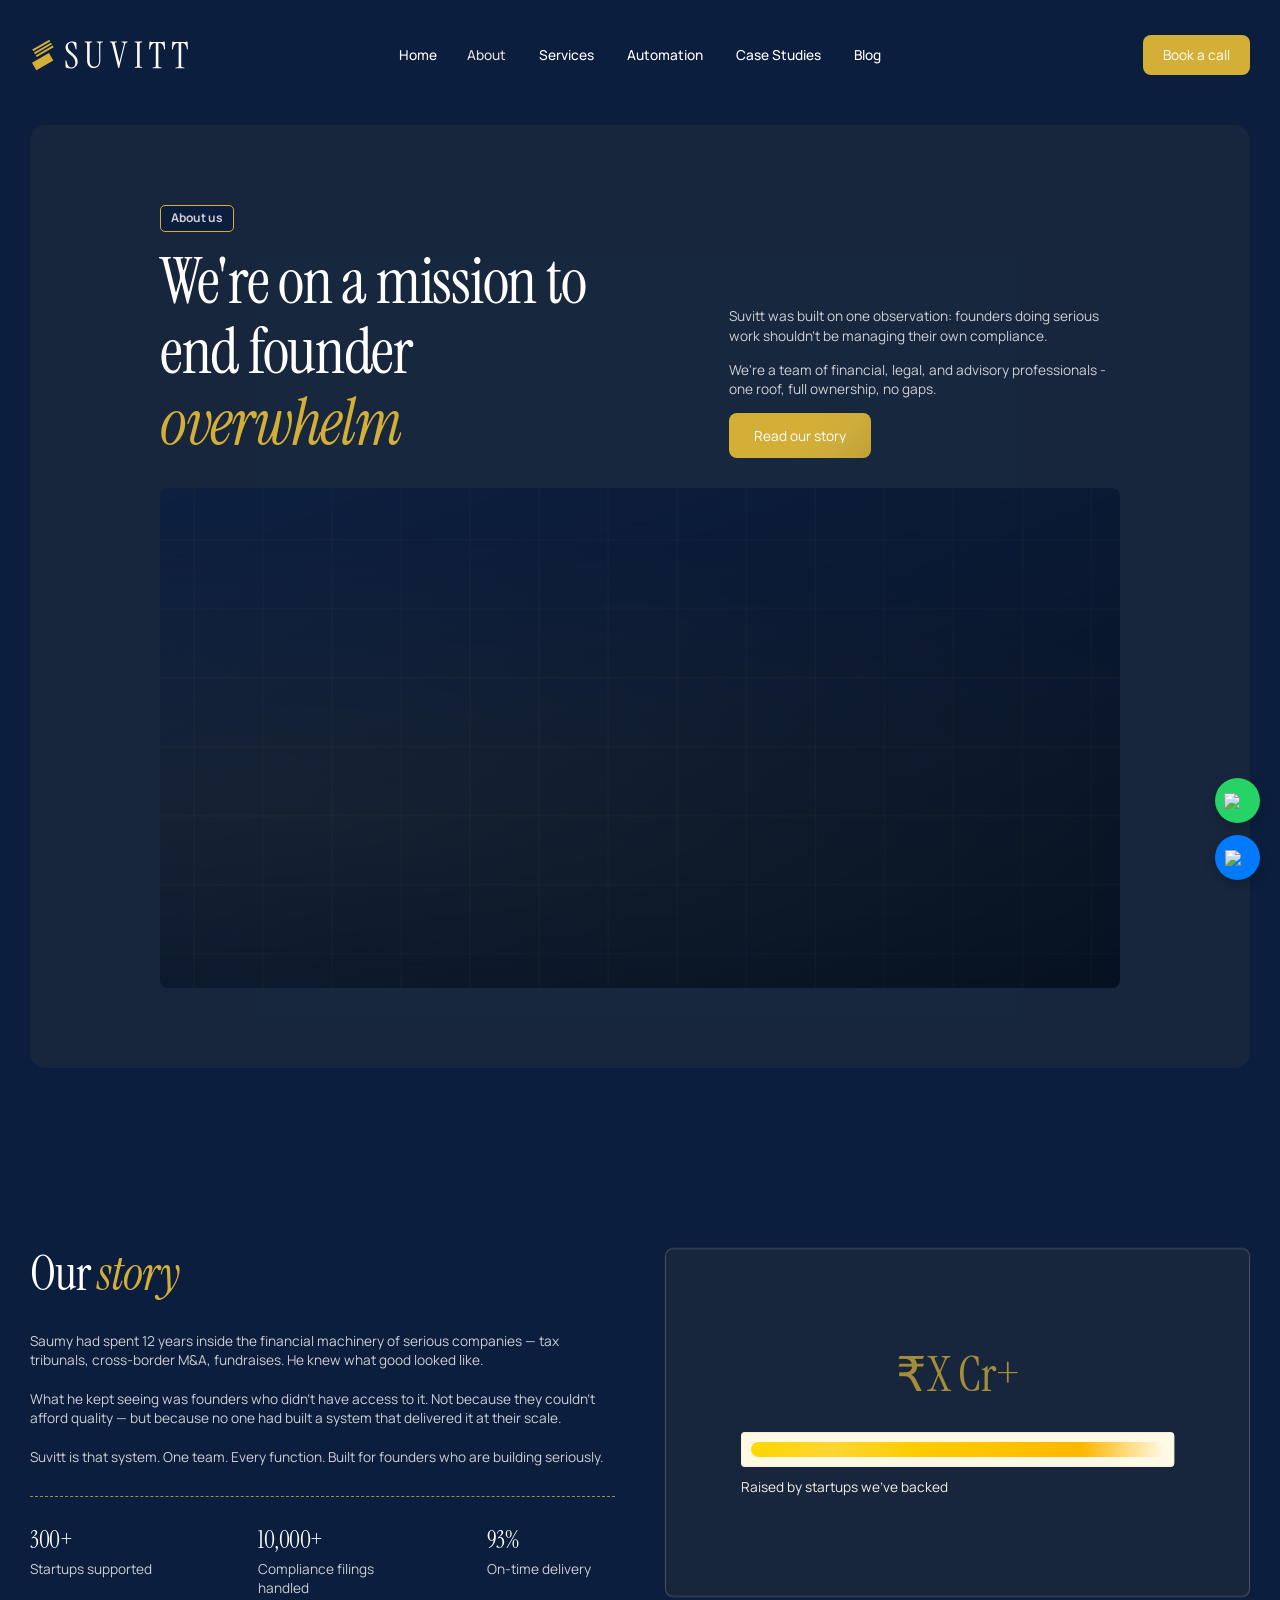
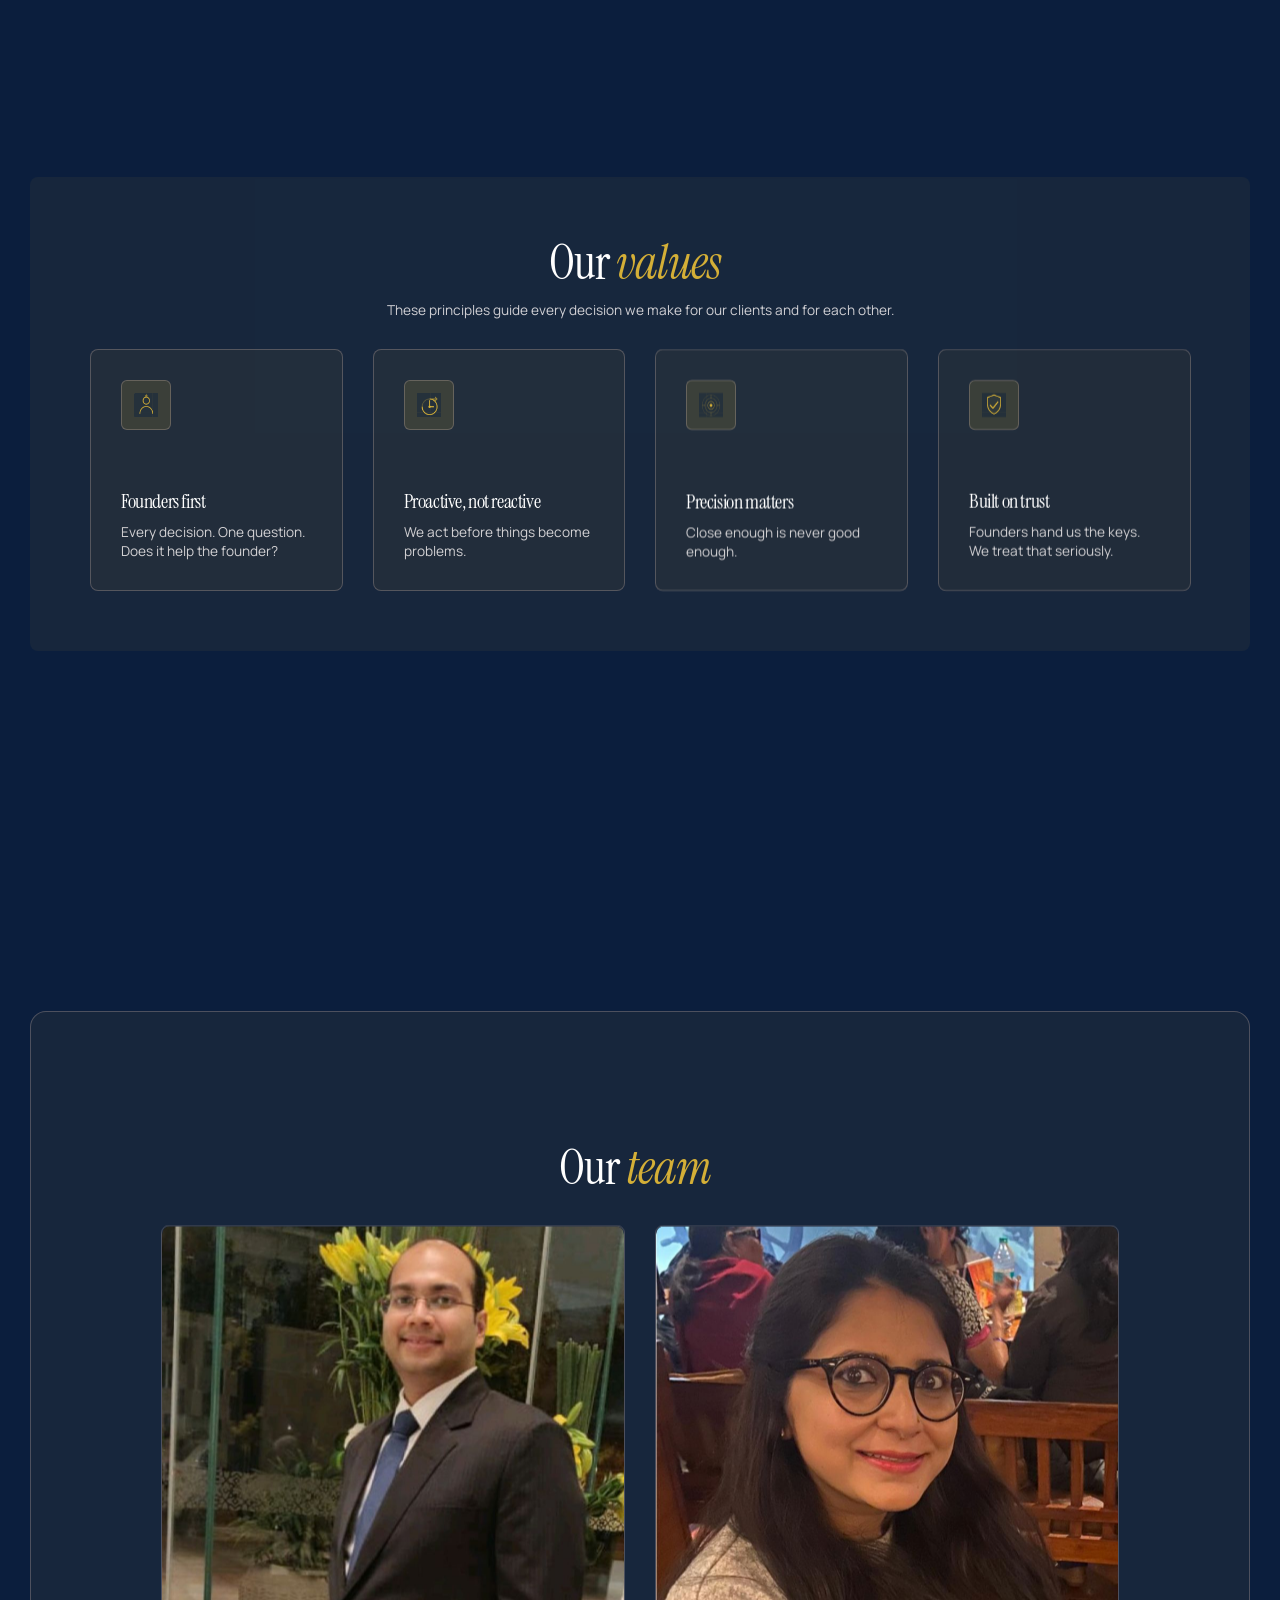
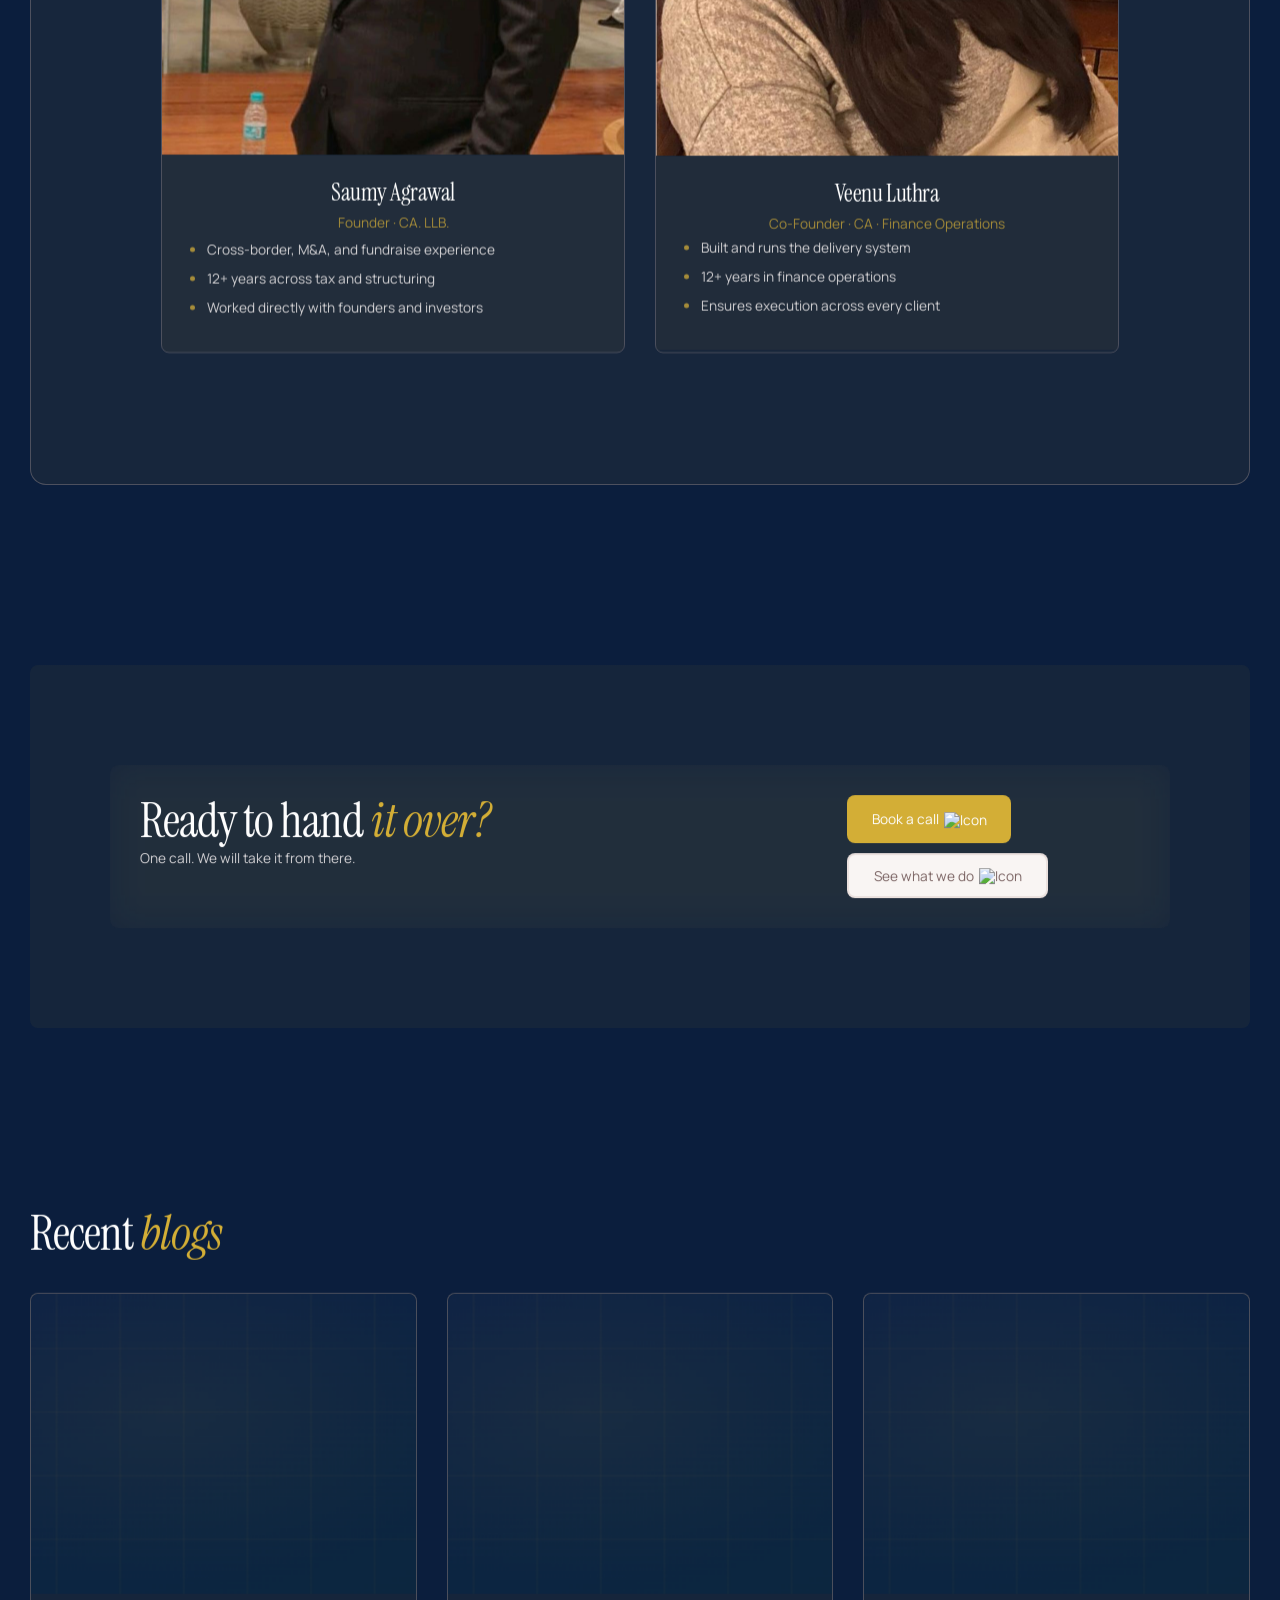
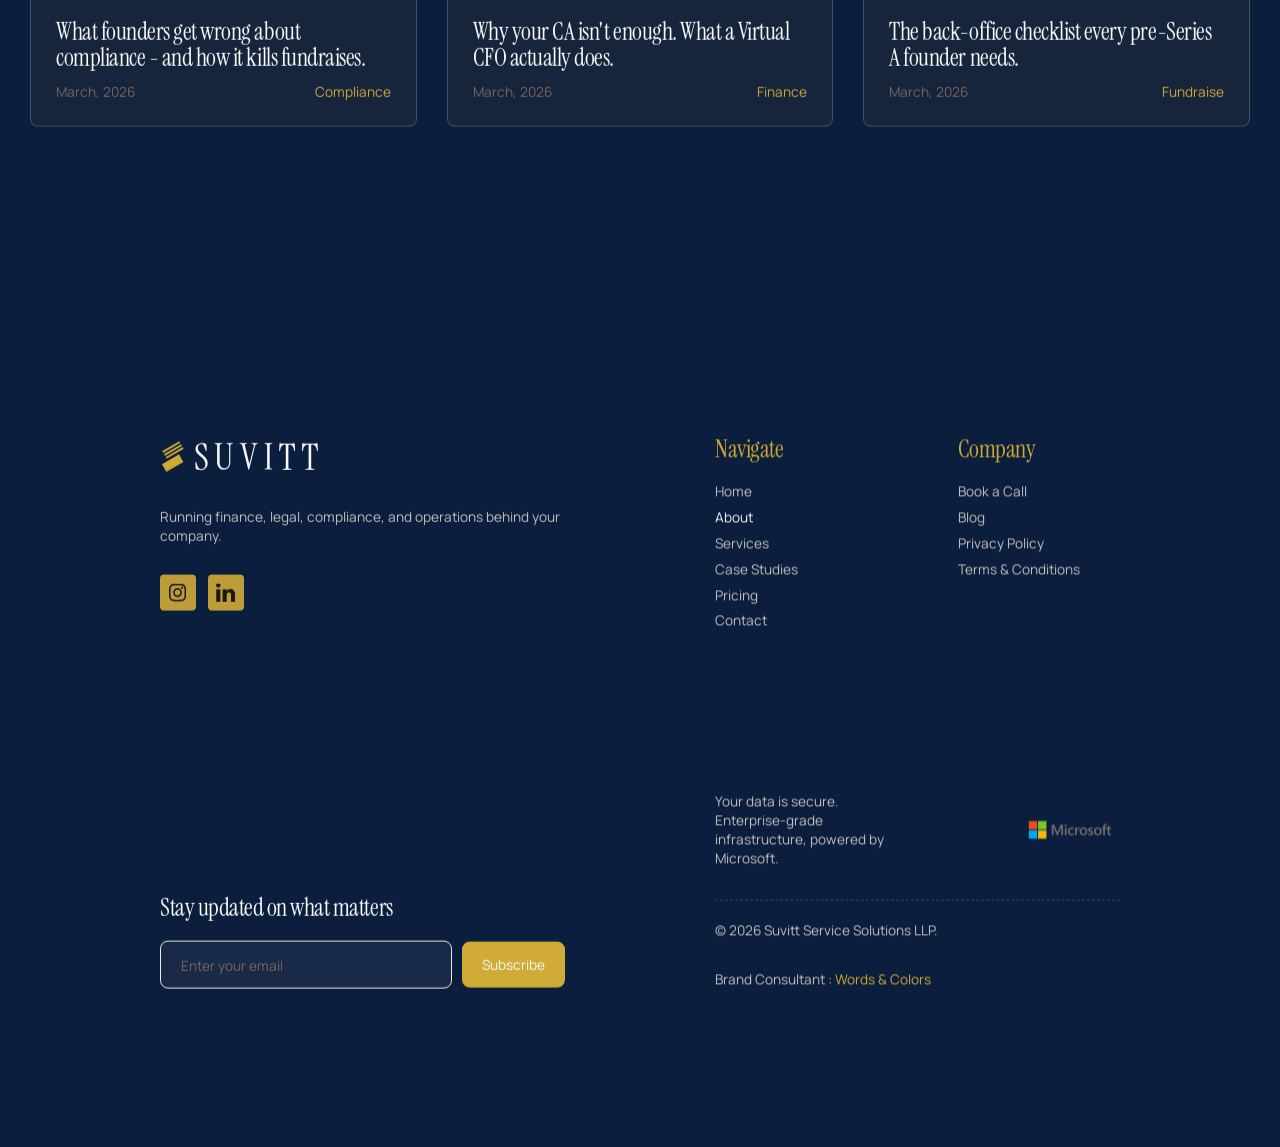
==== commit ed1d33d4: "`Removed SVG logos and replaced with image logos in multiple HTML files`" ====
--- a/About.html
+++ b/About.html
@@ -46,16 +46,16 @@
         class="container w-container"><div class="w-layout-grid grid-nav"><a href="index.html" id="w-node-e6ff9f79-f479-fa42-6f69-a3df18a8ef3f-18a8ef3c" aria-current="page" class="brand w-nav-brand w--current" aria-label="home" style="    display: flex;
     align-items: center;
     gap: 12px;">
-<svg width="38" height="26" viewBox="0 0 38 26" fill="none">
+<!-- <svg width="38" height="26" viewBox="0 0 38 26" fill="none">
       <rect x="0" y="3" width="38" height="4" rx="1" fill="#D4AF37"></rect>
       <rect x="0" y="11" width="38" height="4" rx="1" fill="rgba(255,250,250,0.25)"></rect>
       <rect x="0" y="19" width="38" height="4" rx="1" fill="#D4AF37"></rect>
       <rect x="0" y="3" width="4" height="12" rx="1" fill="#D4AF37"></rect>
       <rect x="34" y="11" width="4" height="12" rx="1" fill="#D4AF37"></rect>
-    </svg><span class="logo-wordmark">SUVITT</span>
-            <!-- <img
-              src="./suvitt/logo.png"
-              loading="lazy" alt="Logo Dark" class="logo"> -->
+    </svg><span class="logo-wordmark">SUVITT</span> -->
+            <img
+              src="./suvitt/suviit-logo.svg"
+              loading="lazy" alt="Logo Dark" class="logo">
             </a>
              <nav
             role="navigation"
@@ -409,16 +409,16 @@
                 class="footer-top"><a href="index.html" id="w-node-e6ff9f79-f479-fa42-6f69-a3df18a8ef3f-18a8ef3c" aria-current="page" class="brand w-nav-brand w--current" aria-label="home" style="    display: flex;
     align-items: center;
     gap: 12px;">
-<svg width="38" height="26" viewBox="0 0 38 26" fill="none">
+<!-- <svg width="38" height="26" viewBox="0 0 38 26" fill="none">
       <rect x="0" y="3" width="38" height="4" rx="1" fill="#D4AF37"></rect>
       <rect x="0" y="11" width="38" height="4" rx="1" fill="rgba(255,250,250,0.25)"></rect>
       <rect x="0" y="19" width="38" height="4" rx="1" fill="#D4AF37"></rect>
       <rect x="0" y="3" width="4" height="12" rx="1" fill="#D4AF37"></rect>
       <rect x="34" y="11" width="4" height="12" rx="1" fill="#D4AF37"></rect>
-    </svg><span class="logo-wordmark">SUVITT</span>
-            <!-- <img
-              src="./suvitt/logo.png"
-              loading="lazy" alt="Logo Dark" class="logo"> -->
+    </svg><span class="logo-wordmark">SUVITT</span> -->
+            <img
+              src="./suvitt/suviit-logo.svg"
+              loading="lazy" alt="Logo Dark" class="logo">
             </a><p
                   class="footer-description">Running finance, legal, compliance, and operations behind your company.</p><div class="footer-social-inline"><a
                     href="#" target="_blank"
